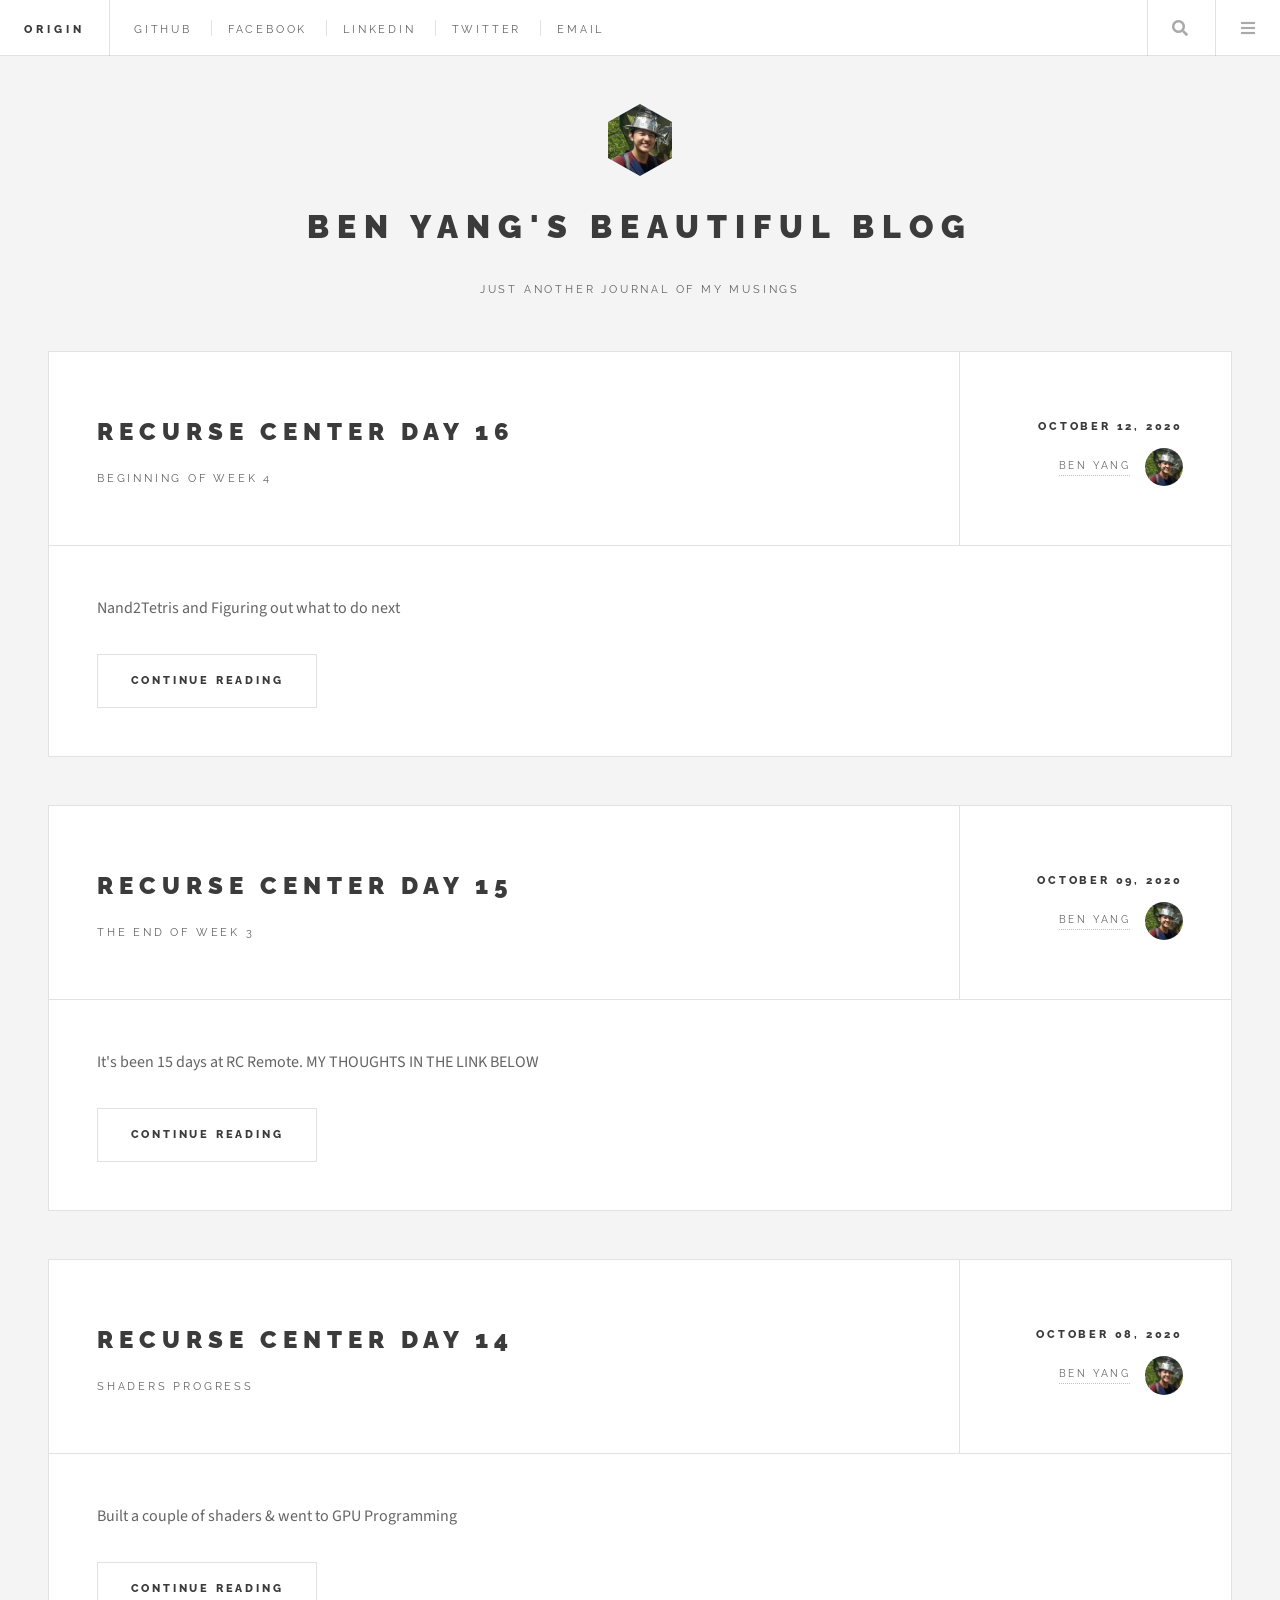
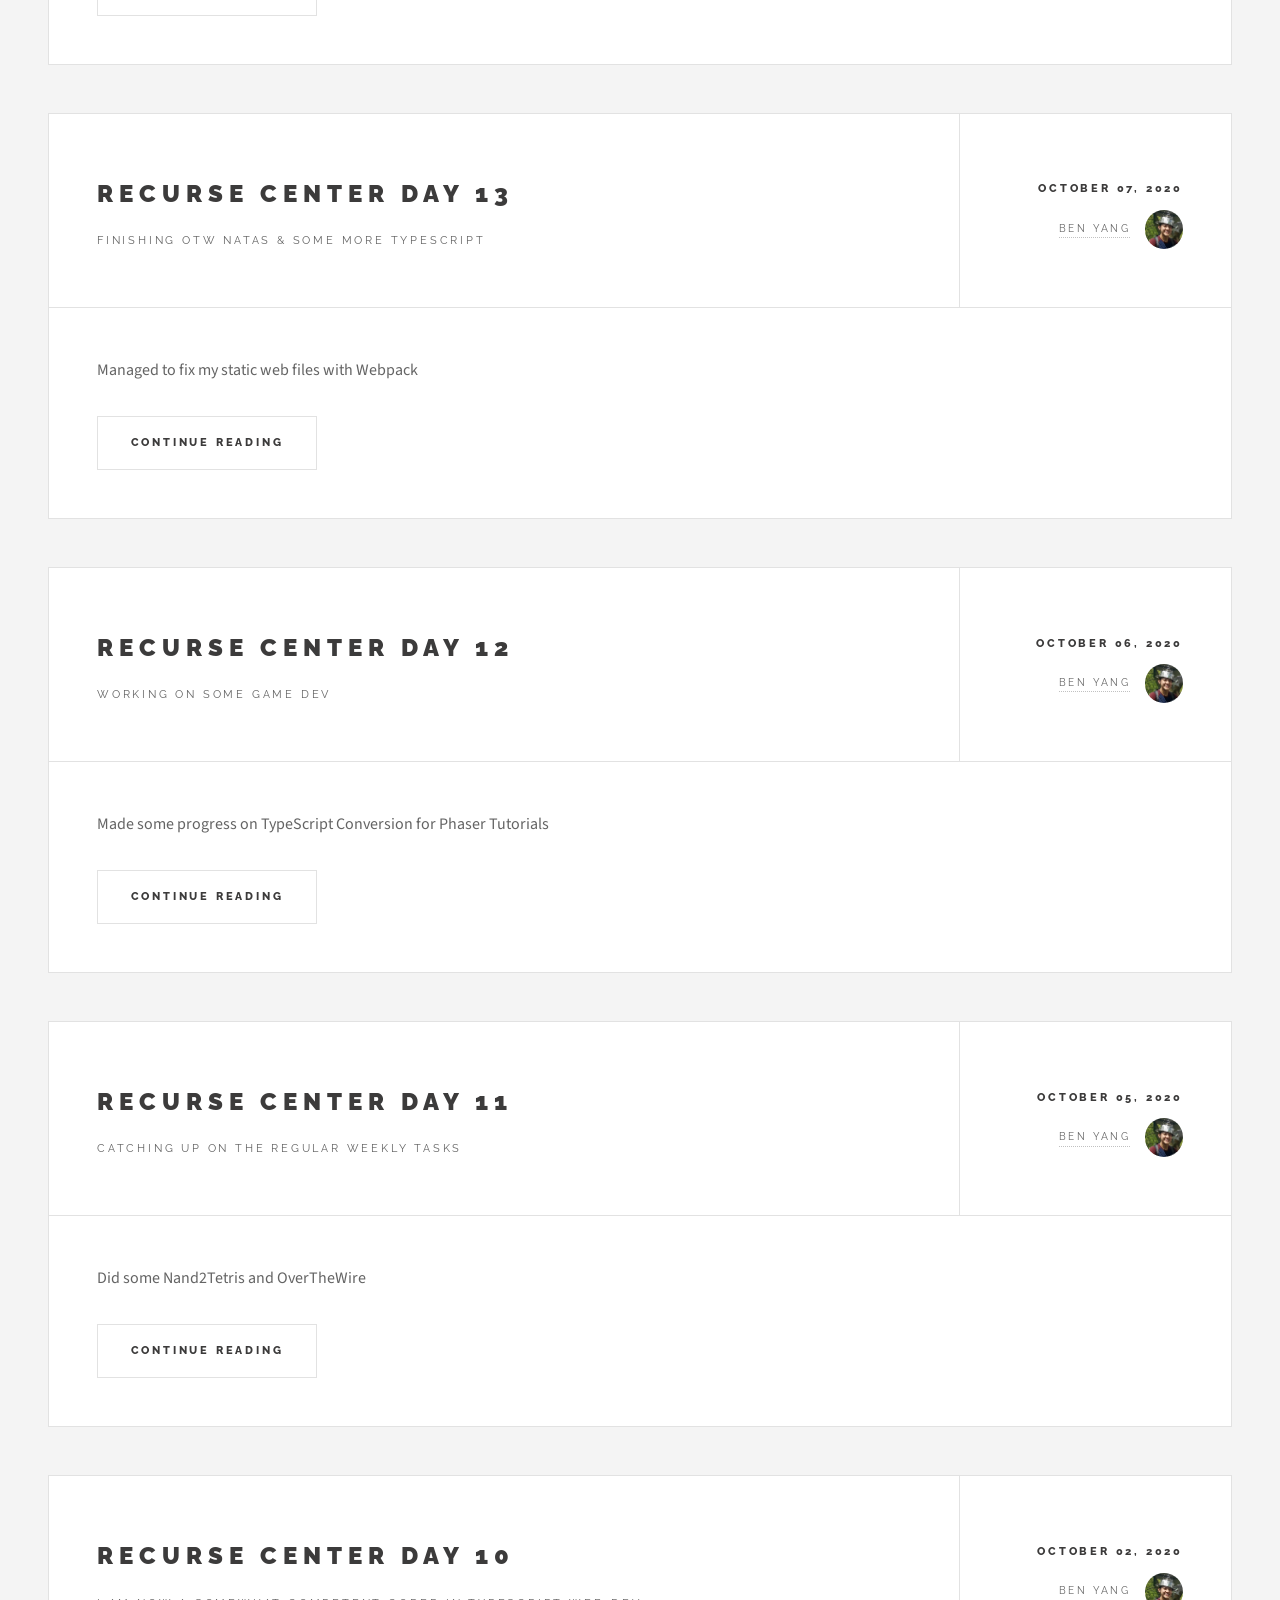
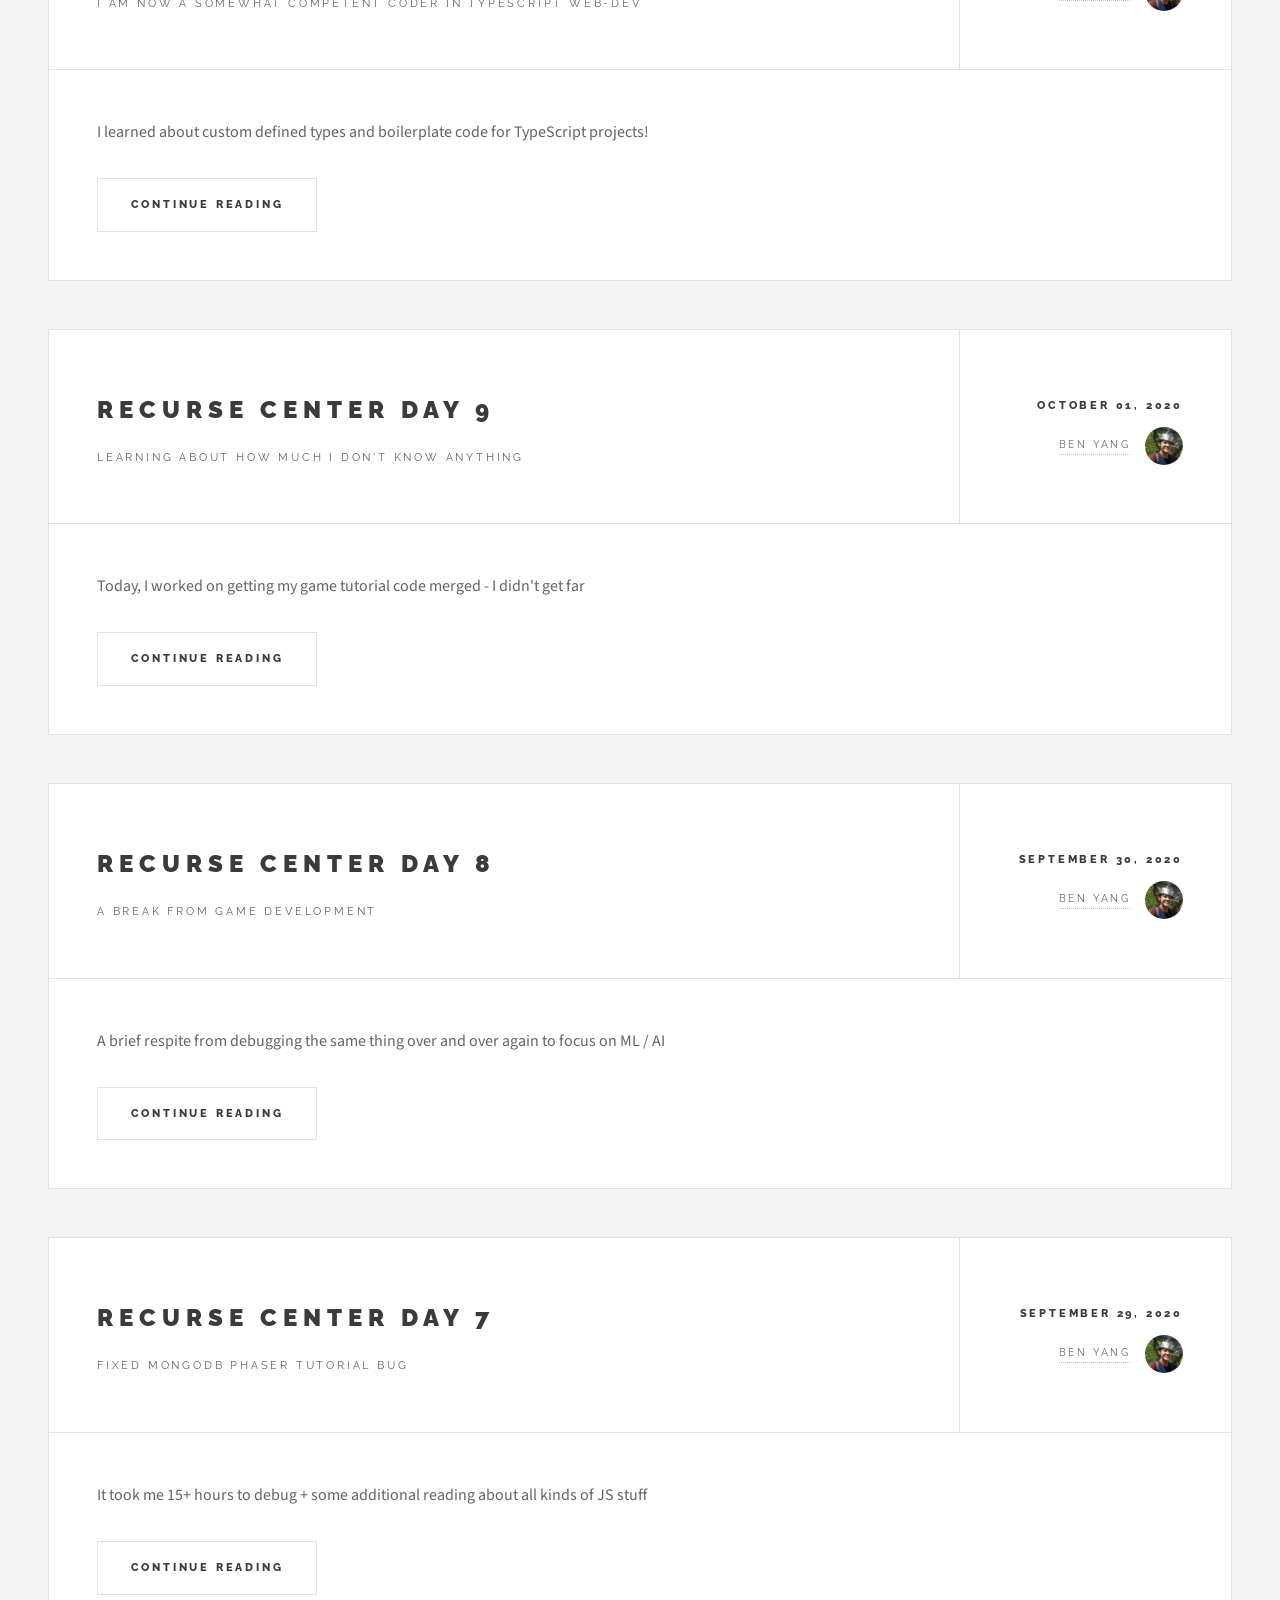
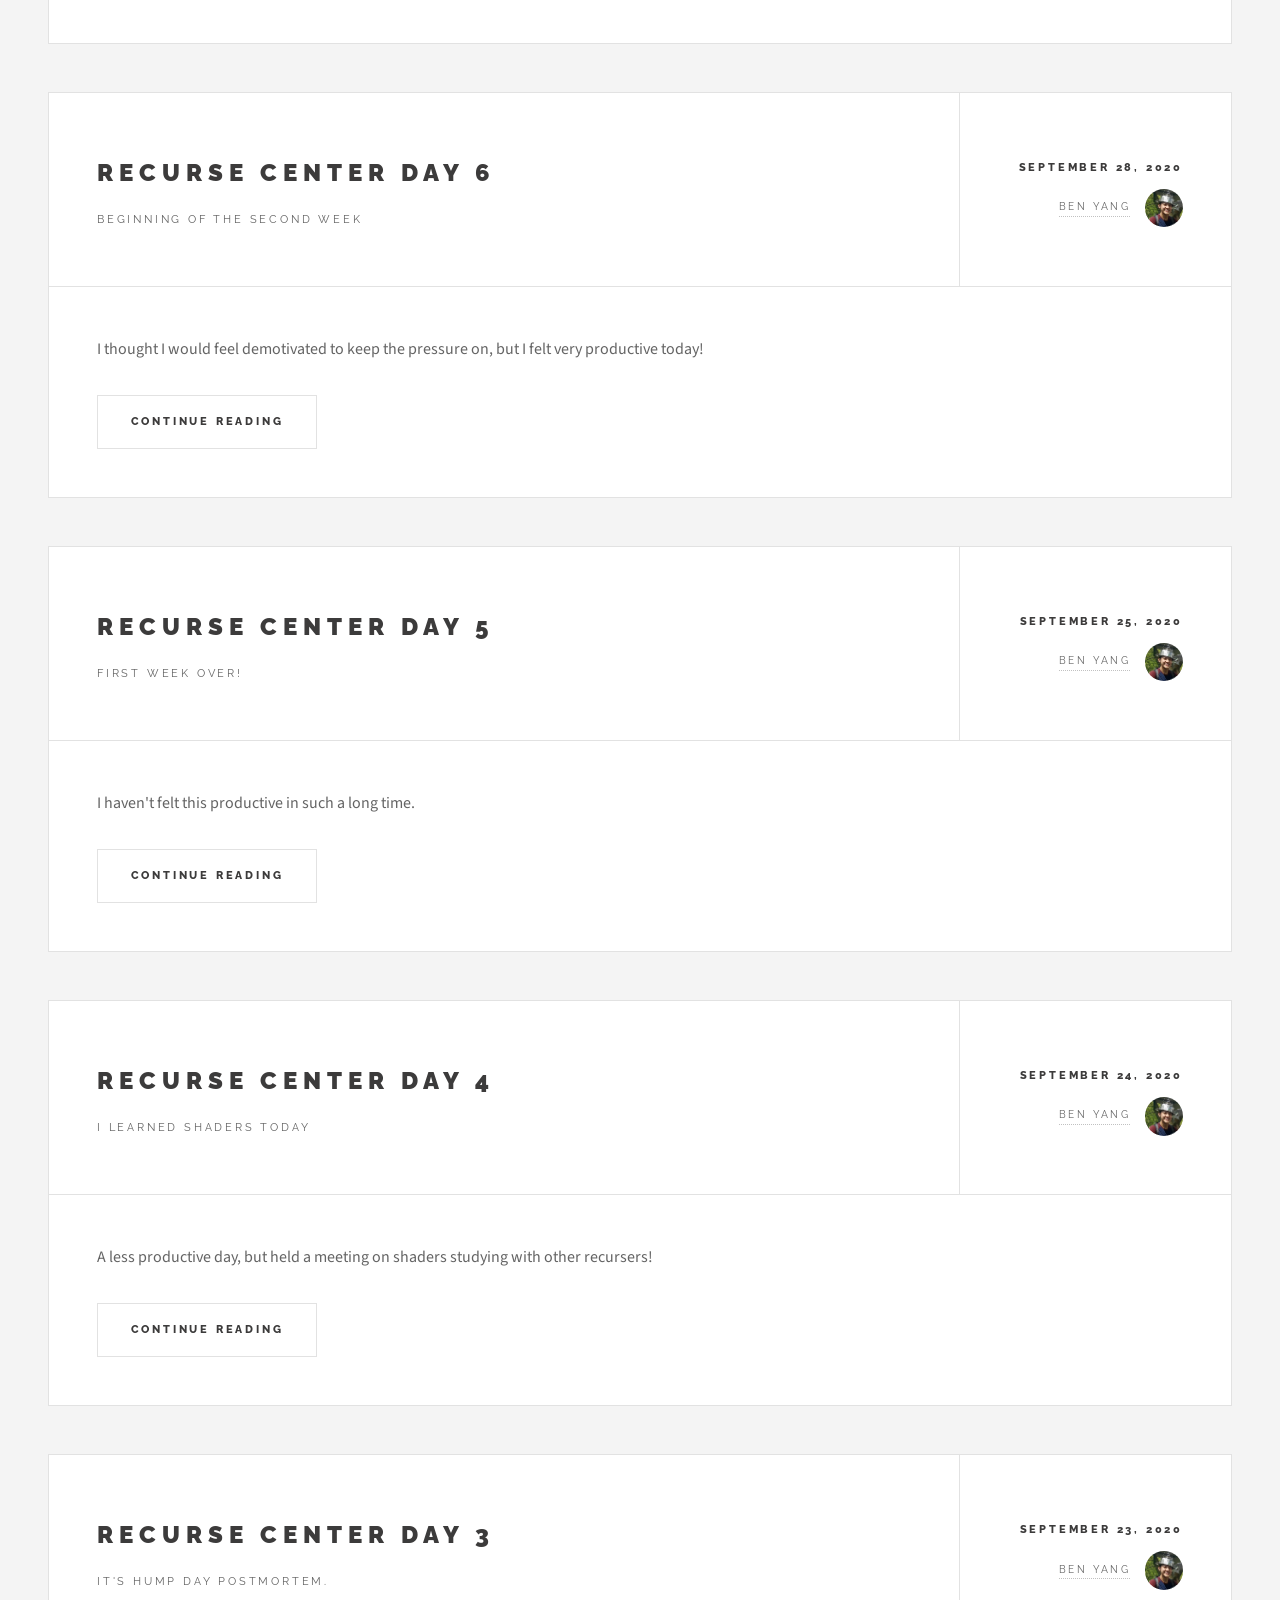
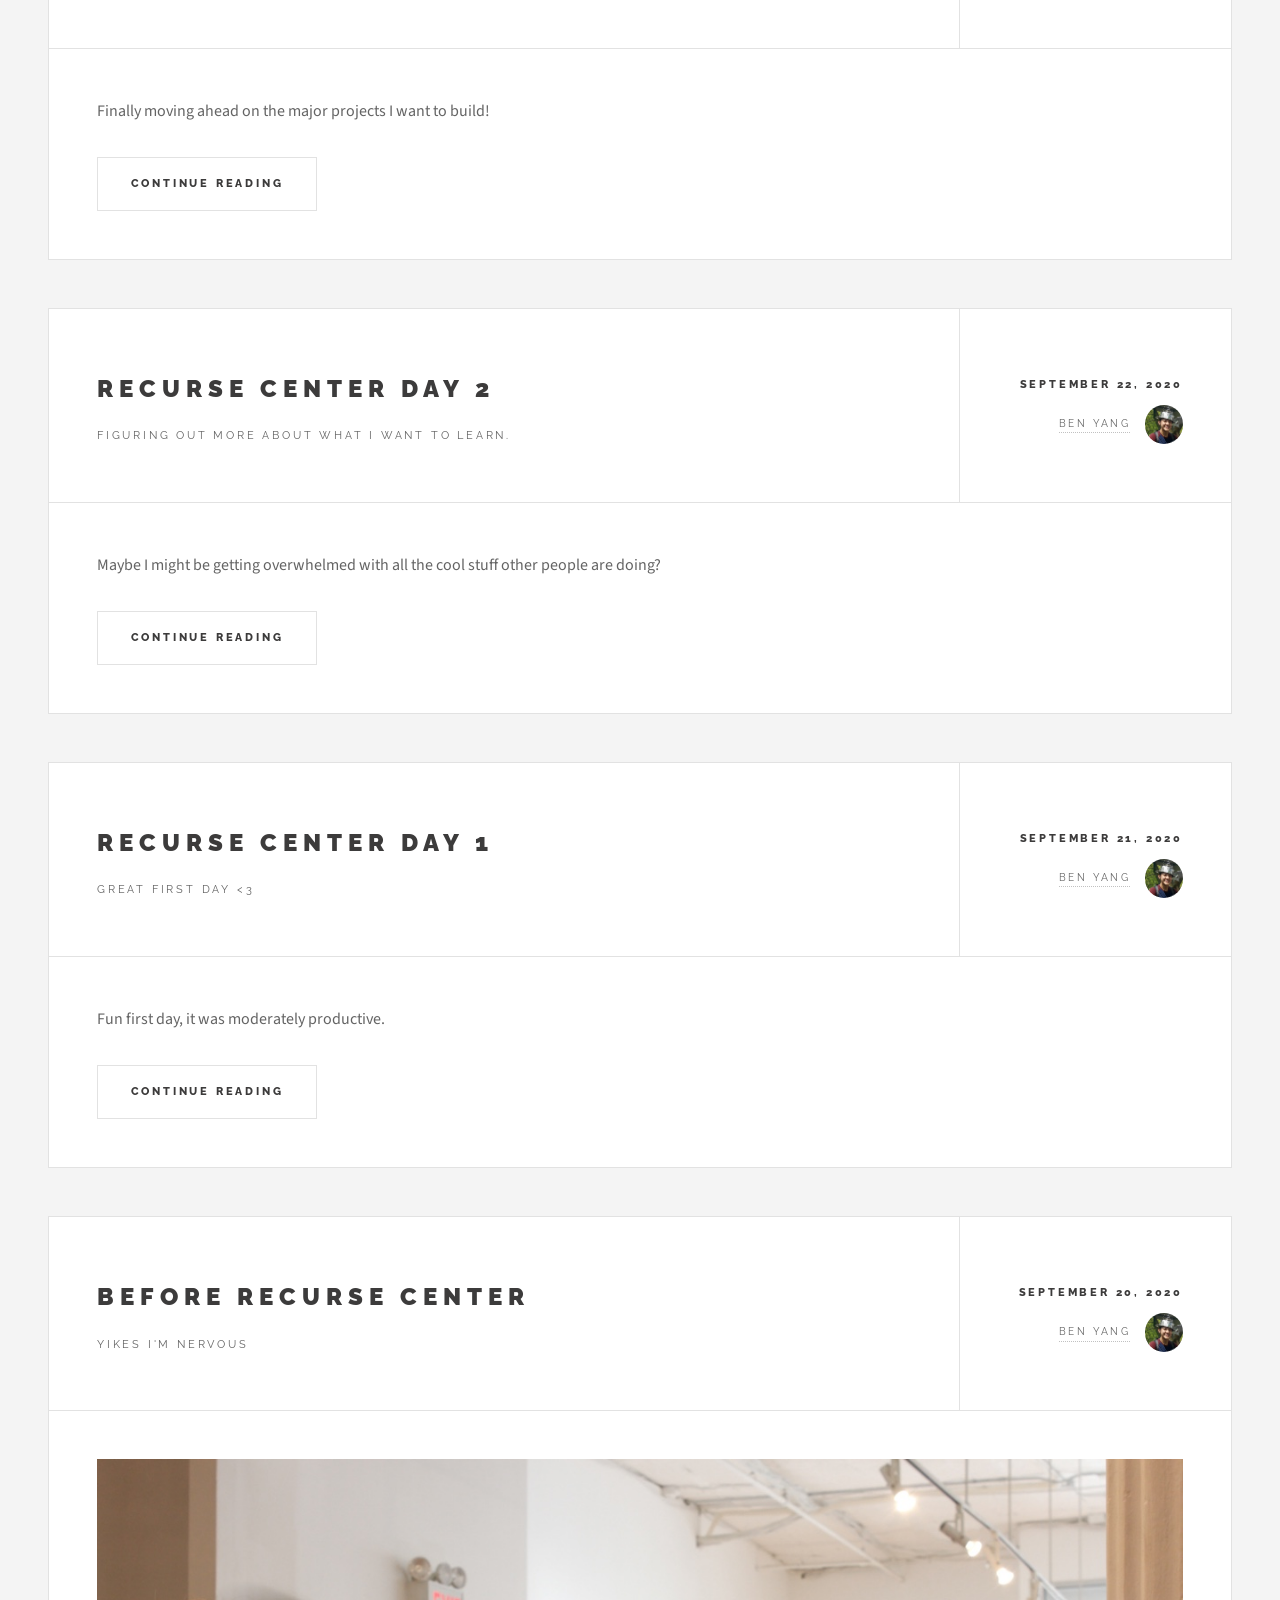
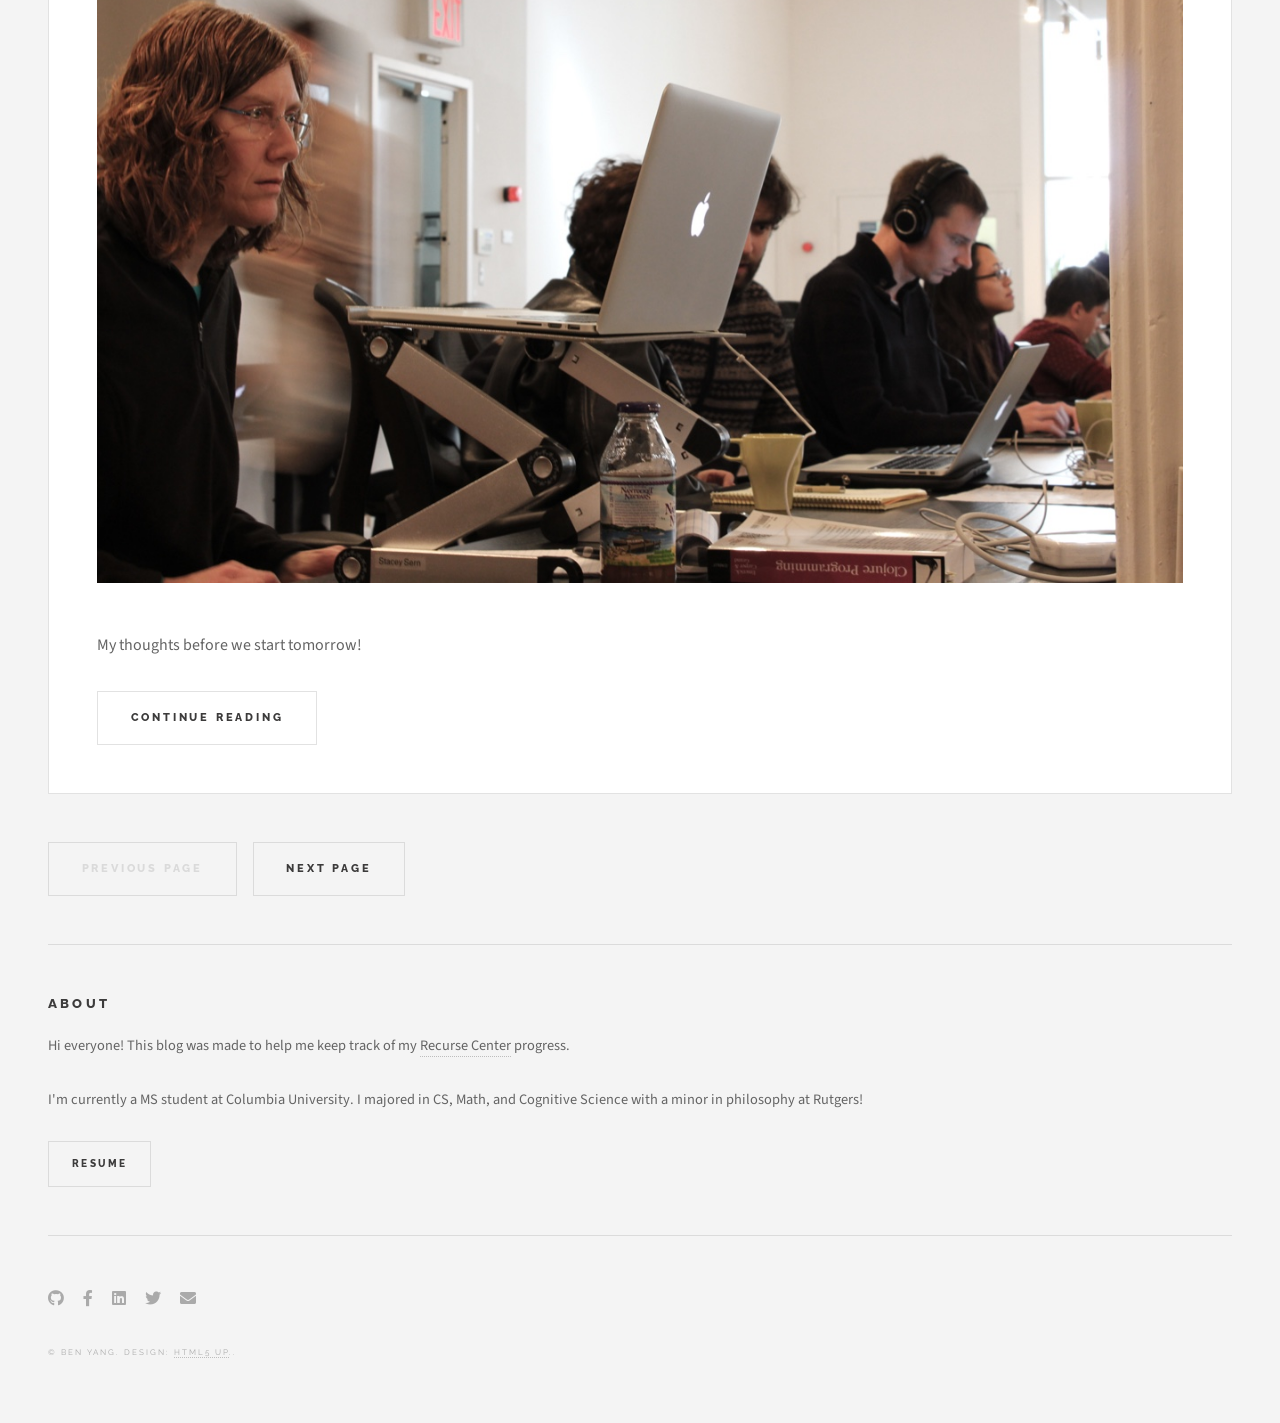
==== index.html @ 45024738 "ASF" ====
<!DOCTYPE HTML>
<!--
	Future Imperfect by HTML5 UP
	html5up.net | @ajlkn
	Free for personal and commercial use under the CCA 3.0 license (html5up.net/license)
-->
<html>
	<head>
		<title>Hi, I'm Ben!</title>
		<meta charset="utf-8" />
		<meta name="viewport" content="width=device-width, initial-scale=1, user-scalable=no" />
		<link rel="stylesheet" href="assets/css/main.css" />
		<link rel="icon" type="image/x-icon" href="favicon.ico">
	</head>
	<body class="is-preload">

		<!-- Wrapper -->
			<div id="wrapper">

				<!-- Header -->
					<header id="header">
						<h1><a href="../index.html">Origin</a></h1>
						<nav class="links">
							<ul>
								<li><a href="https://github.com/benplus1">Github</a></li>
								<li><a href="https://www.facebook.com/benjamin.yang.125">Facebook</a></li>
								<li><a href="https://www.linkedin.com/in/bentyang/">LinkedIn</a></li>
								<li><a href="https://twitter.com/TheAngryBuddhas">Twitter</a></li>
								<li><a href="mailto:yang.benjamin1998@gmail.com">Email</a></li>
							</ul>
						</nav>
						<nav class="main">
							<ul>
								<li class="search">
									<a class="fa-search" href="#search">Search</a>
									<form id="search" method="get" action="#">
										<input type="text" name="query" placeholder="Search" />
									</form>
								</li>
								<li class="menu">
									<a class="fa-bars" href="#menu">Menu</a>
								</li>
							</ul>
						</nav>
					</header>

				<!-- Menu -->
					<section id="menu">

						<!-- Search -->
							<section>
								<form class="search" method="get" action="#">
									<input type="text" name="query" placeholder="Search" />
								</form>
							</section>

						<!-- Links -->
							<section>
								<ul class="links">
									<li>
										<a href="https://github.com/benplus1">
											<h3>Github</h3>
											<p>Coding things!</p>
										</a>
									</li>
									<li>
										<a href="https://www.facebook.com/benjamin.yang.125">
											<h3>Facebook</h3>
											<p>My beautiful face.</p>
										</a>
									</li>
									<li>
										<a href="https://www.linkedin.com/in/bentyang/">
											<h3>LinkedIn</h3>
											<p>More info on me.</p>
										</a>
									</li>
									<li>
										<a href="https://twitter.com/TheAngryBuddhas">
											<h3>Twitter</h3>
											<p>I don't really use Twitter though!</p>
										</a>
									</li>
									<li>
										<a href="mailto:yang.benjamin1998@gmail.com">
											<h3>Email</h3>
											<p>Don't spam me :(</p>
										</a>
									</li>
								</ul>
							</section>

						<!-- Actions -->
						<!--
							<section>
								<ul class="actions stacked">
									<li><a href="#" class="button large fit">Log In</a></li>
								</ul>
							</section>
						-->

					</section>

				<!-- Main -->
				<div id="main">

					<article class="post">
						<header>
							<div class="title">
								<h2><a href="rc16.html">Recurse Center Day 16</a></h2>
								<p>BEGINNING OF WEEK 4</p>
							</div>
							<div class="meta">
								<time class="published" datetime="2020-10-12">October 12, 2020</time>
								<a href="#" class="author"><span class="name">Ben Yang</span><img src="images/myface.png" alt="" /></a>
							</div>
						</header>
						<!--<a href="rc1.html" class="image featured"><img src="images/recursestock.jpg" alt="" /></a>-->
						<p>Nand2Tetris and Figuring out what to do next</p>
						<footer>
							<ul class="actions">
								<li><a href="rc16.html" class="button large">Continue Reading</a></li>
							</ul>
							<!--
							<ul class="stats">
								<li><a href="#">General</a></li>
								<li><a href="#" class="icon solid fa-heart">28</a></li>
								<li><a href="#" class="icon solid fa-comment">128</a></li>
							</ul>
							-->
						</footer>
					</article>
					<!-- Post -->
					<article class="post">
						<header>
							<div class="title">
								<h2><a href="rc15.html">Recurse Center Day 15</a></h2>
								<p>THE END OF WEEK 3</p>
							</div>
							<div class="meta">
								<time class="published" datetime="2020-10-09">October 09, 2020</time>
								<a href="#" class="author"><span class="name">Ben Yang</span><img src="images/myface.png" alt="" /></a>
							</div>
						</header>
						<!--<a href="rc1.html" class="image featured"><img src="images/recursestock.jpg" alt="" /></a>-->
						<p>It's been 15 days at RC Remote. MY THOUGHTS IN THE LINK BELOW</p>
						<footer>
							<ul class="actions">
								<li><a href="rc15.html" class="button large">Continue Reading</a></li>
							</ul>
							<!--
							<ul class="stats">
								<li><a href="#">General</a></li>
								<li><a href="#" class="icon solid fa-heart">28</a></li>
								<li><a href="#" class="icon solid fa-comment">128</a></li>
							</ul>
							-->
						</footer>
					</article>
					<!-- Post -->
					<article class="post">
						<header>
							<div class="title">
								<h2><a href="rc14.html">Recurse Center Day 14</a></h2>
								<p>Shaders Progress</p>
							</div>
							<div class="meta">
								<time class="published" datetime="2020-10-08">October 08, 2020</time>
								<a href="#" class="author"><span class="name">Ben Yang</span><img src="images/myface.png" alt="" /></a>
							</div>
						</header>
						<!--<a href="rc1.html" class="image featured"><img src="images/recursestock.jpg" alt="" /></a>-->
						<p>Built a couple of shaders & went to GPU Programming</p>
						<footer>
							<ul class="actions">
								<li><a href="rc14.html" class="button large">Continue Reading</a></li>
							</ul>
							<!--
							<ul class="stats">
								<li><a href="#">General</a></li>
								<li><a href="#" class="icon solid fa-heart">28</a></li>
								<li><a href="#" class="icon solid fa-comment">128</a></li>
							</ul>
							-->
						</footer>
					</article>
					<!-- Post -->
					<article class="post">
						<header>
							<div class="title">
								<h2><a href="rc13.html">Recurse Center Day 13</a></h2>
								<p>Finishing OTW Natas & Some More Typescript</p>
							</div>
							<div class="meta">
								<time class="published" datetime="2020-10-07">October 07, 2020</time>
								<a href="#" class="author"><span class="name">Ben Yang</span><img src="images/myface.png" alt="" /></a>
							</div>
						</header>
						<!--<a href="rc1.html" class="image featured"><img src="images/recursestock.jpg" alt="" /></a>-->
						<p>Managed to fix my static web files with Webpack</p>
						<footer>
							<ul class="actions">
								<li><a href="rc13.html" class="button large">Continue Reading</a></li>
							</ul>
							<!--
							<ul class="stats">
								<li><a href="#">General</a></li>
								<li><a href="#" class="icon solid fa-heart">28</a></li>
								<li><a href="#" class="icon solid fa-comment">128</a></li>
							</ul>
							-->
						</footer>
					</article>

					<!-- Post -->
					<article class="post">
						<header>
							<div class="title">
								<h2><a href="rc12.html">Recurse Center Day 12</a></h2>
								<p>Working on some Game Dev</p>
							</div>
							<div class="meta">
								<time class="published" datetime="2020-10-06">October 06, 2020</time>
								<a href="#" class="author"><span class="name">Ben Yang</span><img src="images/myface.png" alt="" /></a>
							</div>
						</header>
						<!--<a href="rc1.html" class="image featured"><img src="images/recursestock.jpg" alt="" /></a>-->
						<p>Made some progress on TypeScript Conversion for Phaser Tutorials</p>
						<footer>
							<ul class="actions">
								<li><a href="rc12.html" class="button large">Continue Reading</a></li>
							</ul>
							<!--
							<ul class="stats">
								<li><a href="#">General</a></li>
								<li><a href="#" class="icon solid fa-heart">28</a></li>
								<li><a href="#" class="icon solid fa-comment">128</a></li>
							</ul>
							-->
						</footer>
					</article>
					<!-- Post -->
					<article class="post">
						<header>
							<div class="title">
								<h2><a href="rc11.html">Recurse Center Day 11</a></h2>
								<p>Catching Up on the Regular Weekly Tasks</p>
							</div>
							<div class="meta">
								<time class="published" datetime="2020-10-05">October 05, 2020</time>
								<a href="#" class="author"><span class="name">Ben Yang</span><img src="images/myface.png" alt="" /></a>
							</div>
						</header>
						<!--<a href="rc1.html" class="image featured"><img src="images/recursestock.jpg" alt="" /></a>-->
						<p>Did some Nand2Tetris and OverTheWire</p>
						<footer>
							<ul class="actions">
								<li><a href="rc11.html" class="button large">Continue Reading</a></li>
							</ul>
							<!--
							<ul class="stats">
								<li><a href="#">General</a></li>
								<li><a href="#" class="icon solid fa-heart">28</a></li>
								<li><a href="#" class="icon solid fa-comment">128</a></li>
							</ul>
							-->
						</footer>
					</article>
					<!-- Post -->
					<article class="post">
						<header>
							<div class="title">
								<h2><a href="rc10.html">Recurse Center Day 10</a></h2>
								<p>I am now a somewhat competent coder in TypeScript Web-Dev</p>
							</div>
							<div class="meta">
								<time class="published" datetime="2020-10-02">October 02, 2020</time>
								<a href="#" class="author"><span class="name">Ben Yang</span><img src="images/myface.png" alt="" /></a>
							</div>
						</header>
						<!--<a href="rc1.html" class="image featured"><img src="images/recursestock.jpg" alt="" /></a>-->
						<p>I learned about custom defined types and boilerplate code for TypeScript projects!</p>
						<footer>
							<ul class="actions">
								<li><a href="rc10.html" class="button large">Continue Reading</a></li>
							</ul>
							<!--
							<ul class="stats">
								<li><a href="#">General</a></li>
								<li><a href="#" class="icon solid fa-heart">28</a></li>
								<li><a href="#" class="icon solid fa-comment">128</a></li>
							</ul>
							-->
						</footer>
					</article>

						<!-- Post -->
						<article class="post">
							<header>
								<div class="title">
									<h2><a href="rc9.html">Recurse Center Day 9</a></h2>
									<p>Learning about how much I don't know anything</p>
								</div>
								<div class="meta">
									<time class="published" datetime="2020-10-01">October 01, 2020</time>
									<a href="#" class="author"><span class="name">Ben Yang</span><img src="images/myface.png" alt="" /></a>
								</div>
							</header>
							<!--<a href="rc1.html" class="image featured"><img src="images/recursestock.jpg" alt="" /></a>-->
							<p>Today, I worked on getting my game tutorial code merged - I didn't get far</p>
							<footer>
								<ul class="actions">
									<li><a href="rc9.html" class="button large">Continue Reading</a></li>
								</ul>
								<!--
								<ul class="stats">
									<li><a href="#">General</a></li>
									<li><a href="#" class="icon solid fa-heart">28</a></li>
									<li><a href="#" class="icon solid fa-comment">128</a></li>
								</ul>
								-->
							</footer>
						</article>

						<!-- Post -->
						<article class="post">
							<header>
								<div class="title">
									<h2><a href="rc8.html">Recurse Center Day 8</a></h2>
									<p>A Break from Game Development</p>
								</div>
								<div class="meta">
									<time class="published" datetime="2020-09-30">September 30, 2020</time>
									<a href="#" class="author"><span class="name">Ben Yang</span><img src="images/myface.png" alt="" /></a>
								</div>
							</header>
							<!--<a href="rc1.html" class="image featured"><img src="images/recursestock.jpg" alt="" /></a>-->
							<p>A brief respite from debugging the same thing over and over again to focus on ML / AI</p>
							<footer>
								<ul class="actions">
									<li><a href="rc8.html" class="button large">Continue Reading</a></li>
								</ul>
								<!--
								<ul class="stats">
									<li><a href="#">General</a></li>
									<li><a href="#" class="icon solid fa-heart">28</a></li>
									<li><a href="#" class="icon solid fa-comment">128</a></li>
								</ul>
								-->
							</footer>
						</article>

						<!-- Post -->
						<article class="post">
							<header>
								<div class="title">
									<h2><a href="rc7.html">Recurse Center Day 7</a></h2>
									<p>FIXED MONGODB PHASER TUTORIAL BUG</p>
								</div>
								<div class="meta">
									<time class="published" datetime="2020-09-29">September 29, 2020</time>
									<a href="#" class="author"><span class="name">Ben Yang</span><img src="images/myface.png" alt="" /></a>
								</div>
							</header>
							<!--<a href="rc1.html" class="image featured"><img src="images/recursestock.jpg" alt="" /></a>-->
							<p>It took me 15+ hours to debug + some additional reading about all kinds of JS stuff</p>
							<footer>
								<ul class="actions">
									<li><a href="rc7.html" class="button large">Continue Reading</a></li>
								</ul>
								<!--
								<ul class="stats">
									<li><a href="#">General</a></li>
									<li><a href="#" class="icon solid fa-heart">28</a></li>
									<li><a href="#" class="icon solid fa-comment">128</a></li>
								</ul>
								-->
							</footer>
						</article>

						<!-- Post -->
						<article class="post">
							<header>
								<div class="title">
									<h2><a href="rc6.html">Recurse Center Day 6</a></h2>
									<p>Beginning of the Second Week</p>
								</div>
								<div class="meta">
									<time class="published" datetime="2020-09-28">September 28, 2020</time>
									<a href="#" class="author"><span class="name">Ben Yang</span><img src="images/myface.png" alt="" /></a>
								</div>
							</header>
							<!--<a href="rc1.html" class="image featured"><img src="images/recursestock.jpg" alt="" /></a>-->
							<p>I thought I would feel demotivated to keep the pressure on, but I felt very productive today!</p>
							<footer>
								<ul class="actions">
									<li><a href="rc6.html" class="button large">Continue Reading</a></li>
								</ul>
								<!--
								<ul class="stats">
									<li><a href="#">General</a></li>
									<li><a href="#" class="icon solid fa-heart">28</a></li>
									<li><a href="#" class="icon solid fa-comment">128</a></li>
								</ul>
								-->
							</footer>
						</article>

						<!-- Post -->
						<article class="post">
							<header>
								<div class="title">
									<h2><a href="rc5.html">Recurse Center Day 5</a></h2>
									<p>FIRST WEEK OVER!</p>
								</div>
								<div class="meta">
									<time class="published" datetime="2020-09-25">September 25, 2020</time>
									<a href="#" class="author"><span class="name">Ben Yang</span><img src="images/myface.png" alt="" /></a>
								</div>
							</header>
							<!--<a href="rc1.html" class="image featured"><img src="images/recursestock.jpg" alt="" /></a>-->
							<p>I haven't felt this productive in such a long time.</p>
							<footer>
								<ul class="actions">
									<li><a href="rc5.html" class="button large">Continue Reading</a></li>
								</ul>
								<!--
								<ul class="stats">
									<li><a href="#">General</a></li>
									<li><a href="#" class="icon solid fa-heart">28</a></li>
									<li><a href="#" class="icon solid fa-comment">128</a></li>
								</ul>
								-->
							</footer>
						</article>
											
						<!-- Post -->
						<article class="post">
							<header>
								<div class="title">
									<h2><a href="rc4.html">Recurse Center Day 4</a></h2>
									<p>I learned shaders today</p>
								</div>
								<div class="meta">
									<time class="published" datetime="2020-09-24">September 24, 2020</time>
									<a href="#" class="author"><span class="name">Ben Yang</span><img src="images/myface.png" alt="" /></a>
								</div>
							</header>
							<!--<a href="rc1.html" class="image featured"><img src="images/recursestock.jpg" alt="" /></a>-->
							<p>A less productive day, but held a meeting on shaders studying with other recursers!</p>
							<footer>
								<ul class="actions">
									<li><a href="rc4.html" class="button large">Continue Reading</a></li>
								</ul>
								<!--
								<ul class="stats">
									<li><a href="#">General</a></li>
									<li><a href="#" class="icon solid fa-heart">28</a></li>
									<li><a href="#" class="icon solid fa-comment">128</a></li>
								</ul>
								-->
							</footer>
						</article>

						<!-- Post -->
						<article class="post">
							<header>
								<div class="title">
									<h2><a href="rc3.html">Recurse Center Day 3</a></h2>
									<p>It's hump day postmortem.</p>
								</div>
								<div class="meta">
									<time class="published" datetime="2020-09-23">September 23, 2020</time>
									<a href="#" class="author"><span class="name">Ben Yang</span><img src="images/myface.png" alt="" /></a>
								</div>
							</header>
							<!--<a href="rc1.html" class="image featured"><img src="images/recursestock.jpg" alt="" /></a>-->
							<p>Finally moving ahead on the major projects I want to build!</p>
							<footer>
								<ul class="actions">
									<li><a href="rc3.html" class="button large">Continue Reading</a></li>
								</ul>
								<!--
								<ul class="stats">
									<li><a href="#">General</a></li>
									<li><a href="#" class="icon solid fa-heart">28</a></li>
									<li><a href="#" class="icon solid fa-comment">128</a></li>
								</ul>
								-->
							</footer>
						</article>

						<article class="post">
							<header>
								<div class="title">
									<h2><a href="rc2.html">Recurse Center Day 2</a></h2>
									<p>Figuring out more about what I want to learn.</p>
								</div>
								<div class="meta">
									<time class="published" datetime="2020-09-22">September 22, 2020</time>
									<a href="#" class="author"><span class="name">Ben Yang</span><img src="images/myface.png" alt="" /></a>
								</div>
							</header>
							<!--<a href="rc1.html" class="image featured"><img src="images/recursestock.jpg" alt="" /></a>-->
							<p>Maybe I might be getting overwhelmed with all the cool stuff other people are doing?</p>
							<footer>
								<ul class="actions">
									<li><a href="rc2.html" class="button large">Continue Reading</a></li>
								</ul>
								<!--
								<ul class="stats">
									<li><a href="#">General</a></li>
									<li><a href="#" class="icon solid fa-heart">28</a></li>
									<li><a href="#" class="icon solid fa-comment">128</a></li>
								</ul>
								-->
							</footer>
						</article>

						<article class="post">
							<header>
								<div class="title">
									<h2><a href="rc1.html">Recurse Center Day 1</a></h2>
									<p>Great First Day <3</p>
								</div>
								<div class="meta">
									<time class="published" datetime="2020-09-21">September 21, 2020</time>
									<a href="#" class="author"><span class="name">Ben Yang</span><img src="images/myface.png" alt="" /></a>
								</div>
							</header>
							<!--<a href="rc1.html" class="image featured"><img src="images/recursestock.jpg" alt="" /></a>-->
							<p>Fun first day, it was moderately productive.</p>
							<footer>
								<ul class="actions">
									<li><a href="rc1.html" class="button large">Continue Reading</a></li>
								</ul>
								<!--
								<ul class="stats">
									<li><a href="#">General</a></li>
									<li><a href="#" class="icon solid fa-heart">28</a></li>
									<li><a href="#" class="icon solid fa-comment">128</a></li>
								</ul>
								-->
							</footer>
						</article>

						<!-- Post -->
							<article class="post">
								<header>
									<div class="title">
										<h2><a href="before.html">Before Recurse Center</a></h2>
										<p>Yikes I'm Nervous</p>
									</div>
									<div class="meta">
										<time class="published" datetime="2020-09-20">September 20, 2020</time>
										<a href="#" class="author"><span class="name">Ben Yang</span><img src="images/myface.png" alt="" /></a>
									</div>
								</header>
								<a href="before.html" class="image featured"><img src="images/recursestock.jpg" alt="" /></a>
								<p>My thoughts before we start tomorrow!</p>
								<footer>
									<ul class="actions">
										<li><a href="before.html" class="button large">Continue Reading</a></li>
									</ul>
									<!--
									<ul class="stats">
										<li><a href="#">General</a></li>
										<li><a href="#" class="icon solid fa-heart">28</a></li>
										<li><a href="#" class="icon solid fa-comment">128</a></li>
									</ul>
									-->
								</footer>
							</article>
						
							

						

						<!-- Post -->
						<!--
							<article class="post">
								<header>
									<div class="title">
										<h2><a href="#">Elements</a></h2>
										<p>Lorem ipsum dolor amet nullam consequat etiam feugiat</p>
									</div>
									<div class="meta">
										<time class="published" datetime="2015-10-18">October 18, 2015</time>
										<a href="#" class="author"><span class="name">Jane Doe</span><img src="images/avatar.jpg" alt="" /></a>
									</div>
								</header>

								<section>
									<h3>Text</h3>
									<p>This is <b>bold</b> and this is <strong>strong</strong>. This is <i>italic</i> and this is <em>emphasized</em>.
									This is <sup>superscript</sup> text and this is <sub>subscript</sub> text.
									This is <u>underlined</u> and this is code: <code>for (;;) { ... }</code>. Finally, <a href="#">this is a link</a>.</p>
									<hr />
									<p>Nunc lacinia ante nunc ac lobortis. Interdum adipiscing gravida odio porttitor sem non mi integer non faucibus ornare mi ut ante amet placerat aliquet. Volutpat eu sed ante lacinia sapien lorem accumsan varius montes viverra nibh in adipiscing blandit tempus accumsan.</p>
									<hr />
									<h2>Heading Level 2</h2>
									<h3>Heading Level 3</h3>
									<h4>Heading Level 4</h4>
									<hr />
									<h4>Blockquote</h4>
									<blockquote>Fringilla nisl. Donec accumsan interdum nisi, quis tincidunt felis sagittis eget tempus euismod. Vestibulum ante ipsum primis in faucibus vestibulum. Blandit adipiscing eu felis iaculis volutpat ac adipiscing accumsan faucibus. Vestibulum ante ipsum primis in faucibus lorem ipsum dolor sit amet nullam adipiscing eu felis.</blockquote>
									<h4>Preformatted</h4>
									<pre><code>i = 0;

while (!deck.isInOrder()) {
  print 'Iteration ' + i;
  deck.shuffle();
  i++;
}

print 'It took ' + i + ' iterations to sort the deck.';</code></pre>
								</section>

								<section>
									<h3>Lists</h3>
									<div class="row">
										<div class="col-6 col-12-medium">
											<h4>Unordered</h4>
											<ul>
												<li>Dolor pulvinar etiam.</li>
												<li>Sagittis adipiscing.</li>
												<li>Felis enim feugiat.</li>
											</ul>
											<h4>Alternate</h4>
											<ul class="alt">
												<li>Dolor pulvinar etiam.</li>
												<li>Sagittis adipiscing.</li>
												<li>Felis enim feugiat.</li>
											</ul>
										</div>
										<div class="col-6 col-12-medium">
											<h4>Ordered</h4>
											<ol>
												<li>Dolor pulvinar etiam.</li>
												<li>Etiam vel felis viverra.</li>
												<li>Felis enim feugiat.</li>
												<li>Dolor pulvinar etiam.</li>
												<li>Etiam vel felis lorem.</li>
												<li>Felis enim et feugiat.</li>
											</ol>
											<h4>Icons</h4>
											<ul class="icons">
												<li><a href="#" class="icon brands fa-twitter"><span class="label">Twitter</span></a></li>
												<li><a href="#" class="icon brands fa-facebook-f"><span class="label">Facebook</span></a></li>
												<li><a href="#" class="icon brands fa-instagram"><span class="label">Instagram</span></a></li>
												<li><a href="#" class="icon brands fa-github"><span class="label">Github</span></a></li>
											</ul>
										</div>
									</div>
									<h3>Actions</h3>
									<div class="row">
										<div class="col-6 col-12-medium">
											<ul class="actions">
												<li><a href="#" class="button">Default</a></li>
												<li><a href="#" class="button">Default</a></li>
												<li><a href="#" class="button">Default</a></li>
											</ul>
											<ul class="actions small">
												<li><a href="#" class="button small">Small</a></li>
												<li><a href="#" class="button small">Small</a></li>
												<li><a href="#" class="button small">Small</a></li>
											</ul>
											<ul class="actions stacked">
												<li><a href="#" class="button">Default</a></li>
												<li><a href="#" class="button">Default</a></li>
												<li><a href="#" class="button">Default</a></li>
											</ul>
											<ul class="actions stacked">
												<li><a href="#" class="button small">Small</a></li>
												<li><a href="#" class="button small">Small</a></li>
												<li><a href="#" class="button small">Small</a></li>
											</ul>
										</div>
										<div class="col-6 col-12-medium">
											<ul class="actions stacked">
												<li><a href="#" class="button fit">Default</a></li>
												<li><a href="#" class="button fit">Default</a></li>
											</ul>
											<ul class="actions stacked">
												<li><a href="#" class="button small fit">Small</a></li>
												<li><a href="#" class="button small fit">Small</a></li>
											</ul>
										</div>
									</div>
								</section>

								<section>
									<h3>Table</h3>
									<h4>Default</h4>
									<div class="table-wrapper">
										<table>
											<thead>
												<tr>
													<th>Name</th>
													<th>Description</th>
													<th>Price</th>
												</tr>
											</thead>
											<tbody>
												<tr>
													<td>Item One</td>
													<td>Ante turpis integer aliquet porttitor.</td>
													<td>29.99</td>
												</tr>
												<tr>
													<td>Item Two</td>
													<td>Vis ac commodo adipiscing arcu aliquet.</td>
													<td>19.99</td>
												</tr>
												<tr>
													<td>Item Three</td>
													<td> Morbi faucibus arcu accumsan lorem.</td>
													<td>29.99</td>
												</tr>
												<tr>
													<td>Item Four</td>
													<td>Vitae integer tempus condimentum.</td>
													<td>19.99</td>
												</tr>
												<tr>
													<td>Item Five</td>
													<td>Ante turpis integer aliquet porttitor.</td>
													<td>29.99</td>
												</tr>
											</tbody>
											<tfoot>
												<tr>
													<td colspan="2"></td>
													<td>100.00</td>
												</tr>
											</tfoot>
										</table>
									</div>

									<h4>Alternate</h4>
									<div class="table-wrapper">
										<table class="alt">
											<thead>
												<tr>
													<th>Name</th>
													<th>Description</th>
													<th>Price</th>
												</tr>
											</thead>
											<tbody>
												<tr>
													<td>Item One</td>
													<td>Ante turpis integer aliquet porttitor.</td>
													<td>29.99</td>
												</tr>
												<tr>
													<td>Item Two</td>
													<td>Vis ac commodo adipiscing arcu aliquet.</td>
													<td>19.99</td>
												</tr>
												<tr>
													<td>Item Three</td>
													<td> Morbi faucibus arcu accumsan lorem.</td>
													<td>29.99</td>
												</tr>
												<tr>
													<td>Item Four</td>
													<td>Vitae integer tempus condimentum.</td>
													<td>19.99</td>
												</tr>
												<tr>
													<td>Item Five</td>
													<td>Ante turpis integer aliquet porttitor.</td>
													<td>29.99</td>
												</tr>
											</tbody>
											<tfoot>
												<tr>
													<td colspan="2"></td>
													<td>100.00</td>
												</tr>
											</tfoot>
										</table>
									</div>
								</section>

								<section>
									<h3>Buttons</h3>
									<ul class="actions">
										<li><a href="#" class="button large">Large</a></li>
										<li><a href="#" class="button">Default</a></li>
										<li><a href="#" class="button small">Small</a></li>
									</ul>
									<ul class="actions fit">
										<li><a href="#" class="button fit">Fit</a></li>
										<li><a href="#" class="button fit">Fit</a></li>
										<li><a href="#" class="button fit">Fit</a></li>
									</ul>
									<ul class="actions fit small">
										<li><a href="#" class="button fit small">Fit + Small</a></li>
										<li><a href="#" class="button fit small">Fit + Small</a></li>
										<li><a href="#" class="button fit small">Fit + Small</a></li>
									</ul>
									<ul class="actions">
										<li><a href="#" class="button icon solid fa-download">Icon</a></li>
										<li><a href="#" class="button icon solid fa-upload">Icon</a></li>
										<li><a href="#" class="button icon solid fa-save">Icon</a></li>
									</ul>
									<ul class="actions">
										<li><span class="button disabled">Disabled</span></li>
										<li><span class="button disabled icon solid fa-download">Disabled</span></li>
									</ul>
								</section>

								<section>
									<h3>Form</h3>
									<form method="post" action="#">
										<div class="row gtr-uniform">
											<div class="col-6 col-12-xsmall">
												<input type="text" name="demo-name" id="demo-name" value="" placeholder="Name" />
											</div>
											<div class="col-6 col-12-xsmall">
												<input type="email" name="demo-email" id="demo-email" value="" placeholder="Email" />
											</div>
											<div class="col-12">
												<select name="demo-category" id="demo-category">
													<option value="">- Category -</option>
													<option value="1">Manufacturing</option>
													<option value="1">Shipping</option>
													<option value="1">Administration</option>
													<option value="1">Human Resources</option>
												</select>
											</div>
											<div class="col-4 col-12-small">
												<input type="radio" id="demo-priority-low" name="demo-priority" checked>
												<label for="demo-priority-low">Low</label>
											</div>
											<div class="col-4 col-12-small">
												<input type="radio" id="demo-priority-normal" name="demo-priority">
												<label for="demo-priority-normal">Normal</label>
											</div>
											<div class="col-4 col-12-small">
												<input type="radio" id="demo-priority-high" name="demo-priority">
												<label for="demo-priority-high">High</label>
											</div>
											<div class="col-6 col-12-small">
												<input type="checkbox" id="demo-copy" name="demo-copy">
												<label for="demo-copy">Email me a copy</label>
											</div>
											<div class="col-6 col-12-small">
												<input type="checkbox" id="demo-human" name="demo-human" checked>
												<label for="demo-human">Not a robot</label>
											</div>
											<div class="col-12">
												<textarea name="demo-message" id="demo-message" placeholder="Enter your message" rows="6"></textarea>
											</div>
											<div class="col-12">
												<ul class="actions">
													<li><input type="submit" value="Send Message" /></li>
													<li><input type="reset" value="Reset" /></li>
												</ul>
											</div>
										</div>
									</form>
								</section>

								<section>
									<h3>Image</h3>
									<h4>Fit</h4>
									<div class="box alt">
										<div class="row gtr-uniform">
											<div class="col-12"><span class="image fit"><img src="images/pic02.jpg" alt="" /></span></div>
											<div class="col-4"><span class="image fit"><img src="images/pic04.jpg" alt="" /></span></div>
											<div class="col-4"><span class="image fit"><img src="images/pic05.jpg" alt="" /></span></div>
											<div class="col-4"><span class="image fit"><img src="images/pic06.jpg" alt="" /></span></div>
											<div class="col-4"><span class="image fit"><img src="images/pic06.jpg" alt="" /></span></div>
											<div class="col-4"><span class="image fit"><img src="images/pic04.jpg" alt="" /></span></div>
											<div class="col-4"><span class="image fit"><img src="images/pic05.jpg" alt="" /></span></div>
											<div class="col-4"><span class="image fit"><img src="images/pic05.jpg" alt="" /></span></div>
											<div class="col-4"><span class="image fit"><img src="images/pic06.jpg" alt="" /></span></div>
											<div class="col-4"><span class="image fit"><img src="images/pic04.jpg" alt="" /></span></div>
										</div>
									</div>
									<h4>Left &amp; Right</h4>
									<p><span class="image left"><img src="images/pic07.jpg" alt="" /></span>Fringilla nisl. Donec accumsan interdum nisi, quis tincidunt felis sagittis eget. tempus euismod. Vestibulum ante ipsum primis in faucibus vestibulum. Blandit adipiscing eu felis iaculis volutpat ac adipiscing accumsan eu faucibus. Integer ac pellentesque praesent tincidunt felis sagittis eget. tempus euismod. Vestibulum ante ipsum primis in faucibus vestibulum. Blandit adipiscing eu felis iaculis volutpat ac adipiscing accumsan eu faucibus. Integer ac pellentesque praesent. Donec accumsan interdum nisi, quis tincidunt felis sagittis eget. tempus euismod. Vestibulum ante ipsum primis in faucibus vestibulum. Blandit adipiscing eu felis iaculis volutpat ac adipiscing accumsan eu faucibus. Integer ac pellentesque praesent tincidunt felis sagittis eget. tempus euismod. Vestibulum ante ipsum primis in faucibus vestibulum. Blandit adipiscing eu felis iaculis volutpat ac adipiscing accumsan eu faucibus. Integer ac pellentesque praesent. Blandit adipiscing eu felis iaculis volutpat ac adipiscing accumsan eu faucibus. Integer ac pellentesque praesent tincidunt felis sagittis eget. tempus euismod. Vestibulum ante ipsum primis in faucibus vestibulum. Blandit adipiscing eu felis iaculis volutpat ac adipiscing accumsan eu faucibus. Integer ac pellentesque praesent.</p>
									<p><span class="image right"><img src="images/pic04.jpg" alt="" /></span>Fringilla nisl. Donec accumsan interdum nisi, quis tincidunt felis sagittis eget. tempus euismod. Vestibulum ante ipsum primis in faucibus vestibulum. Blandit adipiscing eu felis iaculis volutpat ac adipiscing accumsan eu faucibus. Integer ac pellentesque praesent tincidunt felis sagittis eget. tempus euismod. Vestibulum ante ipsum primis in faucibus vestibulum. Blandit adipiscing eu felis iaculis volutpat ac adipiscing accumsan eu faucibus. Integer ac pellentesque praesent. Donec accumsan interdum nisi, quis tincidunt felis sagittis eget. tempus euismod. Vestibulum ante ipsum primis in faucibus vestibulum. Blandit adipiscing eu felis iaculis volutpat ac adipiscing accumsan eu faucibus. Integer ac pellentesque praesent tincidunt felis sagittis eget. tempus euismod. Vestibulum ante ipsum primis in faucibus vestibulum. Blandit adipiscing eu felis iaculis volutpat ac adipiscing accumsan eu faucibus. Integer ac pellentesque praesent. Blandit adipiscing eu felis iaculis volutpat ac adipiscing accumsan eu faucibus. Integer ac pellentesque praesent tincidunt felis sagittis eget. tempus euismod. Vestibulum ante ipsum primis in faucibus vestibulum. Blandit adipiscing eu felis iaculis volutpat ac adipiscing accumsan eu faucibus. Integer ac pellentesque praesent.</p>
								</section>

							</article>
						-->

						<!-- Pagination -->
							<ul class="actions pagination">
								<li><a href="" class="disabled button large previous">Previous Page</a></li>
								<li><a href="#" class="button large next">Next Page</a></li>
							</ul>

					</div>

				<!-- Sidebar -->
					<section id="sidebar">

						<!-- Intro -->
							<section id="intro">
								<a href="#" class="logo"><img src="images/myface.png" alt="" /></a>
								<header>
									<h2>Ben Yang's Beautiful Blog</h2>
									<p>Just Another Journal of my Musings</a></p>
								</header>
							</section>

						<!-- Mini Posts -->
						<!--
							<section>
								<div class="mini-posts">

										<article class="mini-post">
											<header>
												<h3><a href="single.html">Hello World</a></h3>
												<time class="published" datetime="2015-10-20">August 31, 2020</time>
												<a href="#" class="author"><img src="images/avatar.jpg" alt="" /></a>
											</header>
											<a href="single.html" class="image"><img src="images/pic04.jpg" alt="" /></a>
										</article>

								</div>
							</section>
						-->
						
						<!-- Posts List -->
						<!--
							<section>
								<ul class="posts">
									<li>
										<article>
											<header>
												<h3><a href="single.html">Lorem ipsum fermentum ut nisl vitae</a></h3>
												<time class="published" datetime="2015-10-20">October 20, 2015</time>
											</header>
											<a href="single.html" class="image"><img src="images/pic08.jpg" alt="" /></a>
										</article>
									</li>
									<li>
										<article>
											<header>
												<h3><a href="single.html">Convallis maximus nisl mattis nunc id lorem</a></h3>
												<time class="published" datetime="2015-10-15">October 15, 2015</time>
											</header>
											<a href="single.html" class="image"><img src="images/pic09.jpg" alt="" /></a>
										</article>
									</li>
									<li>
										<article>
											<header>
												<h3><a href="single.html">Euismod amet placerat vivamus porttitor</a></h3>
												<time class="published" datetime="2015-10-10">October 10, 2015</time>
											</header>
											<a href="single.html" class="image"><img src="images/pic10.jpg" alt="" /></a>
										</article>
									</li>
									<li>
										<article>
											<header>
												<h3><a href="single.html">Magna enim accumsan tortor cursus ultricies</a></h3>
												<time class="published" datetime="2015-10-08">October 8, 2015</time>
											</header>
											<a href="single.html" class="image"><img src="images/pic11.jpg" alt="" /></a>
										</article>
									</li>
									<li>
										<article>
											<header>
												<h3><a href="single.html">Congue ullam corper lorem ipsum dolor</a></h3>
												<time class="published" datetime="2015-10-06">October 7, 2015</time>
											</header>
											<a href="single.html" class="image"><img src="images/pic12.jpg" alt="" /></a>
										</article>
									</li>
								</ul>
							</section>
						-->

						<!-- About -->
							<section class="blurb">
								<h2>About</h2>
								<p>Hi everyone! This blog was made to help me keep track of my <a href="https://recurse.com">Recurse Center</a> progress.</p>
								<p>I'm currently a MS student at Columbia University. I majored in CS, Math, and Cognitive Science with a minor in philosophy at Rutgers!</p>
								<ul class="actions">
									<li><a href="resume.pdf" class="button">Resume</a></li>
								</ul>
							</section>

						<!-- Footer -->
							<section id="footer">
								<ul class="icons">
									<li><a href="https://github.com/benplus1" class="icon brands fa-github"><span class="label">Github</span></a></li>
									<li><a href="https://www.facebook.com/benjamin.yang.125" class="icon brands fa-facebook-f"><span class="label">Facebook</span></a></li>
									<li><a href="https://www.linkedin.com/in/bentyang/" class="icon brands fa-linkedin"><span class="label">LinkedIn</span></a></li>
									<li><a href="https://twitter.com/TheAngryBuddhas" class="icon brands fa-twitter"><span class="label">Twitter</span></a></li>
									<li><a href="mailto:yang.benjamin1998@gmail.com" class="icon solid fa-envelope"><span class="label">Email</span></a></li>
								</ul>
								<p class="copyright">&copy; Ben Yang. Design: <a href="http://html5up.net">HTML5 UP</a>.</a>.</p>
							</section>

					</section>

			</div>

		<!-- Scripts -->
			<script src="assets/js/jquery.min.js"></script>
			<script src="assets/js/browser.min.js"></script>
			<script src="assets/js/breakpoints.min.js"></script>
			<script src="assets/js/util.js"></script>
			<script src="assets/js/main.js"></script>

	</body>
</html>
---- assets/css/main.css ----
@import url(fontawesome-all.min.css);
@import url("https://fonts.googleapis.com/css?family=Source+Sans+Pro:400,700|Raleway:400,800,900");

/*
	Future Imperfect by HTML5 UP
	html5up.net | @ajlkn
	Free for personal and commercial use under the CCA 3.0 license (html5up.net/license)
*/

html, body, div, span, applet, object,
iframe, h1, h2, h3, h4, h5, h6, p, blockquote,
pre, a, abbr, acronym, address, big, cite,
code, del, dfn, em, img, ins, kbd, q, s, samp,
small, strike, strong, sub, sup, tt, var, b,
u, i, center, dl, dt, dd, ol, ul, li, fieldset,
form, label, legend, table, caption, tbody,
tfoot, thead, tr, th, td, article, aside,
canvas, details, embed, figure, figcaption,
footer, header, hgroup, menu, nav, output, ruby,
section, summary, time, mark, audio, video {
	margin: 0;
	padding: 0;
	border: 0;
	font-size: 100%;
	font: inherit;
	vertical-align: baseline;}

article, aside, details, figcaption, figure,
footer, header, hgroup, menu, nav, section {
	display: block;}

body {
	line-height: 1;
}

ol, ul {
	list-style: none;
}

blockquote, q {
	quotes: none;
}

	blockquote:before, blockquote:after, q:before, q:after {
		content: '';
		content: none;
	}

table {
	border-collapse: collapse;
	border-spacing: 0;
}

body {
	-webkit-text-size-adjust: none;
}

mark {
	background-color: transparent;
	color: inherit;
}

input::-moz-focus-inner {
	border: 0;
	padding: 0;
}

input, select, textarea {
	-moz-appearance: none;
	-webkit-appearance: none;
	-ms-appearance: none;
	appearance: none;
}

/* Basic */

	@-ms-viewport {
		width: device-width;
	}

	body {
		-ms-overflow-style: scrollbar;
	}

	@media screen and (max-width: 480px) {

		html, body {
			min-width: 320px;
		}

	}

	html {
		box-sizing: border-box;
	}

	*, *:before, *:after {
		box-sizing: inherit;
	}

	body {
		background: #f4f4f4;
	}

		body.is-preload *, body.is-preload *:before, body.is-preload *:after {
			-moz-animation: none !important;
			-webkit-animation: none !important;
			-ms-animation: none !important;
			animation: none !important;
			-moz-transition: none !important;
			-webkit-transition: none !important;
			-ms-transition: none !important;
			transition: none !important;
		}

/* Type */

	body, input, select, textarea {
		color: #646464;
		font-family: "Source Sans Pro", Helvetica, sans-serif;
		font-size: 14pt;
		font-weight: 400;
		line-height: 1.75;
	}

		@media screen and (max-width: 1680px) {

			body, input, select, textarea {
				font-size: 12pt;
			}

		}

		@media screen and (max-width: 1280px) {

			body, input, select, textarea {
				font-size: 12pt;
			}

		}

		@media screen and (max-width: 980px) {

			body, input, select, textarea {
				font-size: 12pt;
			}

		}

		@media screen and (max-width: 736px) {

			body, input, select, textarea {
				font-size: 12pt;
			}

		}

		@media screen and (max-width: 480px) {

			body, input, select, textarea {
				font-size: 12pt;
			}

		}

	a {
		-moz-transition: color 0.2s ease, border-bottom-color 0.2s ease;
		-webkit-transition: color 0.2s ease, border-bottom-color 0.2s ease;
		-ms-transition: color 0.2s ease, border-bottom-color 0.2s ease;
		transition: color 0.2s ease, border-bottom-color 0.2s ease;
		border-bottom: dotted 1px rgba(160, 160, 160, 0.65);
		color: inherit;
		text-decoration: none;
	}

		a:before {
			-moz-transition: color 0.2s ease;
			-webkit-transition: color 0.2s ease;
			-ms-transition: color 0.2s ease;
			transition: color 0.2s ease;
		}

		a:hover {
			border-bottom-color: transparent;
			color: #2ebaae !important;
		}

			a:hover:before {
				color: #2ebaae !important;
			}

	strong, b {
		color: #3c3b3b;
		font-weight: 700;
	}

	em, i {
		font-style: italic;
	}

	p {
		margin: 0 0 2em 0;
	}

	h1, h2, h3, h4, h5, h6 {
		color: #3c3b3b;
		font-family: "Raleway", Helvetica, sans-serif;
		font-weight: 800;
		letter-spacing: 0.25em;
		line-height: 1.65;
		margin: 0 0 1em 0;
		text-transform: uppercase;
	}

		h1 a, h2 a, h3 a, h4 a, h5 a, h6 a {
			color: inherit;
			border-bottom: 0;
		}

	h2 {
		font-size: 1.1em;
	}

	h3 {
		font-size: 0.9em;
	}

	h4 {
		font-size: 0.7em;
	}

	h5 {
		font-size: 0.7em;
	}

	h6 {
		font-size: 0.7em;
	}

	sub {
		font-size: 0.8em;
		position: relative;
		top: 0.5em;
	}

	sup {
		font-size: 0.8em;
		position: relative;
		top: -0.5em;
	}

	blockquote {
		border-left: solid 4px rgba(160, 160, 160, 0.3);
		font-style: italic;
		margin: 0 0 2em 0;
		padding: 0.5em 0 0.5em 2em;
	}

	code {
		background: rgba(160, 160, 160, 0.075);
		border: solid 1px rgba(160, 160, 160, 0.3);
		font-family: "Courier New", monospace;
		font-size: 0.9em;
		margin: 0 0.25em;
		padding: 0.25em 0.65em;
	}

	pre {
		-webkit-overflow-scrolling: touch;
		font-family: "Courier New", monospace;
		font-size: 0.9em;
		margin: 0 0 2em 0;
	}

		pre code {
			display: block;
			line-height: 1.75em;
			padding: 1em 1.5em;
			overflow-x: auto;
		}

	hr {
		border: 0;
		border-bottom: solid 1px rgba(160, 160, 160, 0.3);
		margin: 2em 0;
	}

		hr.major {
			margin: 3em 0;
		}

	.align-left {
		text-align: left;
	}

	.align-center {
		text-align: center;
	}

	.align-right {
		text-align: right;
	}

/* Row */

	.row {
		display: flex;
		flex-wrap: wrap;
		box-sizing: border-box;
		align-items: stretch;
	}

		.row > * {
			box-sizing: border-box;
		}

		.row.gtr-uniform > * > :last-child {
			margin-bottom: 0;
		}

		.row.aln-left {
			justify-content: flex-start;
		}

		.row.aln-center {
			justify-content: center;
		}

		.row.aln-right {
			justify-content: flex-end;
		}

		.row.aln-top {
			align-items: flex-start;
		}

		.row.aln-middle {
			align-items: center;
		}

		.row.aln-bottom {
			align-items: flex-end;
		}

		.row > .imp {
			order: -1;
		}

		.row > .col-1 {
			width: 8.33333%;
		}

		.row > .off-1 {
			margin-left: 8.33333%;
		}

		.row > .col-2 {
			width: 16.66667%;
		}

		.row > .off-2 {
			margin-left: 16.66667%;
		}

		.row > .col-3 {
			width: 25%;
		}

		.row > .off-3 {
			margin-left: 25%;
		}

		.row > .col-4 {
			width: 33.33333%;
		}

		.row > .off-4 {
			margin-left: 33.33333%;
		}

		.row > .col-5 {
			width: 41.66667%;
		}

		.row > .off-5 {
			margin-left: 41.66667%;
		}

		.row > .col-6 {
			width: 50%;
		}

		.row > .off-6 {
			margin-left: 50%;
		}

		.row > .col-7 {
			width: 58.33333%;
		}

		.row > .off-7 {
			margin-left: 58.33333%;
		}

		.row > .col-8 {
			width: 66.66667%;
		}

		.row > .off-8 {
			margin-left: 66.66667%;
		}

		.row > .col-9 {
			width: 75%;
		}

		.row > .off-9 {
			margin-left: 75%;
		}

		.row > .col-10 {
			width: 83.33333%;
		}

		.row > .off-10 {
			margin-left: 83.33333%;
		}

		.row > .col-11 {
			width: 91.66667%;
		}

		.row > .off-11 {
			margin-left: 91.66667%;
		}

		.row > .col-12 {
			width: 100%;
		}

		.row > .off-12 {
			margin-left: 100%;
		}

		.row.gtr-0 {
			margin-top: 0;
			margin-left: 0em;
		}

			.row.gtr-0 > * {
				padding: 0 0 0 0em;
			}

			.row.gtr-0.gtr-uniform {
				margin-top: 0em;
			}

				.row.gtr-0.gtr-uniform > * {
					padding-top: 0em;
				}

		.row.gtr-25 {
			margin-top: 0;
			margin-left: -0.25em;
		}

			.row.gtr-25 > * {
				padding: 0 0 0 0.25em;
			}

			.row.gtr-25.gtr-uniform {
				margin-top: -0.25em;
			}

				.row.gtr-25.gtr-uniform > * {
					padding-top: 0.25em;
				}

		.row.gtr-50 {
			margin-top: 0;
			margin-left: -0.5em;
		}

			.row.gtr-50 > * {
				padding: 0 0 0 0.5em;
			}

			.row.gtr-50.gtr-uniform {
				margin-top: -0.5em;
			}

				.row.gtr-50.gtr-uniform > * {
					padding-top: 0.5em;
				}

		.row {
			margin-top: 0;
			margin-left: -1em;
		}

			.row > * {
				padding: 0 0 0 1em;
			}

			.row.gtr-uniform {
				margin-top: -1em;
			}

				.row.gtr-uniform > * {
					padding-top: 1em;
				}

		.row.gtr-150 {
			margin-top: 0;
			margin-left: -1.5em;
		}

			.row.gtr-150 > * {
				padding: 0 0 0 1.5em;
			}

			.row.gtr-150.gtr-uniform {
				margin-top: -1.5em;
			}

				.row.gtr-150.gtr-uniform > * {
					padding-top: 1.5em;
				}

		.row.gtr-200 {
			margin-top: 0;
			margin-left: -2em;
		}

			.row.gtr-200 > * {
				padding: 0 0 0 2em;
			}

			.row.gtr-200.gtr-uniform {
				margin-top: -2em;
			}

				.row.gtr-200.gtr-uniform > * {
					padding-top: 2em;
				}

		@media screen and (max-width: 1680px) {

			.row {
				display: flex;
				flex-wrap: wrap;
				box-sizing: border-box;
				align-items: stretch;
			}

				.row > * {
					box-sizing: border-box;
				}

				.row.gtr-uniform > * > :last-child {
					margin-bottom: 0;
				}

				.row.aln-left {
					justify-content: flex-start;
				}

				.row.aln-center {
					justify-content: center;
				}

				.row.aln-right {
					justify-content: flex-end;
				}

				.row.aln-top {
					align-items: flex-start;
				}

				.row.aln-middle {
					align-items: center;
				}

				.row.aln-bottom {
					align-items: flex-end;
				}

				.row > .imp-xlarge {
					order: -1;
				}

				.row > .col-1-xlarge {
					width: 8.33333%;
				}

				.row > .off-1-xlarge {
					margin-left: 8.33333%;
				}

				.row > .col-2-xlarge {
					width: 16.66667%;
				}

				.row > .off-2-xlarge {
					margin-left: 16.66667%;
				}

				.row > .col-3-xlarge {
					width: 25%;
				}

				.row > .off-3-xlarge {
					margin-left: 25%;
				}

				.row > .col-4-xlarge {
					width: 33.33333%;
				}

				.row > .off-4-xlarge {
					margin-left: 33.33333%;
				}

				.row > .col-5-xlarge {
					width: 41.66667%;
				}

				.row > .off-5-xlarge {
					margin-left: 41.66667%;
				}

				.row > .col-6-xlarge {
					width: 50%;
				}

				.row > .off-6-xlarge {
					margin-left: 50%;
				}

				.row > .col-7-xlarge {
					width: 58.33333%;
				}

				.row > .off-7-xlarge {
					margin-left: 58.33333%;
				}

				.row > .col-8-xlarge {
					width: 66.66667%;
				}

				.row > .off-8-xlarge {
					margin-left: 66.66667%;
				}

				.row > .col-9-xlarge {
					width: 75%;
				}

				.row > .off-9-xlarge {
					margin-left: 75%;
				}

				.row > .col-10-xlarge {
					width: 83.33333%;
				}

				.row > .off-10-xlarge {
					margin-left: 83.33333%;
				}

				.row > .col-11-xlarge {
					width: 91.66667%;
				}

				.row > .off-11-xlarge {
					margin-left: 91.66667%;
				}

				.row > .col-12-xlarge {
					width: 100%;
				}

				.row > .off-12-xlarge {
					margin-left: 100%;
				}

				.row.gtr-0 {
					margin-top: 0;
					margin-left: 0em;
				}

					.row.gtr-0 > * {
						padding: 0 0 0 0em;
					}

					.row.gtr-0.gtr-uniform {
						margin-top: 0em;
					}

						.row.gtr-0.gtr-uniform > * {
							padding-top: 0em;
						}

				.row.gtr-25 {
					margin-top: 0;
					margin-left: -0.25em;
				}

					.row.gtr-25 > * {
						padding: 0 0 0 0.25em;
					}

					.row.gtr-25.gtr-uniform {
						margin-top: -0.25em;
					}

						.row.gtr-25.gtr-uniform > * {
							padding-top: 0.25em;
						}

				.row.gtr-50 {
					margin-top: 0;
					margin-left: -0.5em;
				}

					.row.gtr-50 > * {
						padding: 0 0 0 0.5em;
					}

					.row.gtr-50.gtr-uniform {
						margin-top: -0.5em;
					}

						.row.gtr-50.gtr-uniform > * {
							padding-top: 0.5em;
						}

				.row {
					margin-top: 0;
					margin-left: -1em;
				}

					.row > * {
						padding: 0 0 0 1em;
					}

					.row.gtr-uniform {
						margin-top: -1em;
					}

						.row.gtr-uniform > * {
							padding-top: 1em;
						}

				.row.gtr-150 {
					margin-top: 0;
					margin-left: -1.5em;
				}

					.row.gtr-150 > * {
						padding: 0 0 0 1.5em;
					}

					.row.gtr-150.gtr-uniform {
						margin-top: -1.5em;
					}

						.row.gtr-150.gtr-uniform > * {
							padding-top: 1.5em;
						}

				.row.gtr-200 {
					margin-top: 0;
					margin-left: -2em;
				}

					.row.gtr-200 > * {
						padding: 0 0 0 2em;
					}

					.row.gtr-200.gtr-uniform {
						margin-top: -2em;
					}

						.row.gtr-200.gtr-uniform > * {
							padding-top: 2em;
						}

		}

		@media screen and (max-width: 1280px) {

			.row {
				display: flex;
				flex-wrap: wrap;
				box-sizing: border-box;
				align-items: stretch;
			}

				.row > * {
					box-sizing: border-box;
				}

				.row.gtr-uniform > * > :last-child {
					margin-bottom: 0;
				}

				.row.aln-left {
					justify-content: flex-start;
				}

				.row.aln-center {
					justify-content: center;
				}

				.row.aln-right {
					justify-content: flex-end;
				}

				.row.aln-top {
					align-items: flex-start;
				}

				.row.aln-middle {
					align-items: center;
				}

				.row.aln-bottom {
					align-items: flex-end;
				}

				.row > .imp-large {
					order: -1;
				}

				.row > .col-1-large {
					width: 8.33333%;
				}

				.row > .off-1-large {
					margin-left: 8.33333%;
				}

				.row > .col-2-large {
					width: 16.66667%;
				}

				.row > .off-2-large {
					margin-left: 16.66667%;
				}

				.row > .col-3-large {
					width: 25%;
				}

				.row > .off-3-large {
					margin-left: 25%;
				}

				.row > .col-4-large {
					width: 33.33333%;
				}

				.row > .off-4-large {
					margin-left: 33.33333%;
				}

				.row > .col-5-large {
					width: 41.66667%;
				}

				.row > .off-5-large {
					margin-left: 41.66667%;
				}

				.row > .col-6-large {
					width: 50%;
				}

				.row > .off-6-large {
					margin-left: 50%;
				}

				.row > .col-7-large {
					width: 58.33333%;
				}

				.row > .off-7-large {
					margin-left: 58.33333%;
				}

				.row > .col-8-large {
					width: 66.66667%;
				}

				.row > .off-8-large {
					margin-left: 66.66667%;
				}

				.row > .col-9-large {
					width: 75%;
				}

				.row > .off-9-large {
					margin-left: 75%;
				}

				.row > .col-10-large {
					width: 83.33333%;
				}

				.row > .off-10-large {
					margin-left: 83.33333%;
				}

				.row > .col-11-large {
					width: 91.66667%;
				}

				.row > .off-11-large {
					margin-left: 91.66667%;
				}

				.row > .col-12-large {
					width: 100%;
				}

				.row > .off-12-large {
					margin-left: 100%;
				}

				.row.gtr-0 {
					margin-top: 0;
					margin-left: 0em;
				}

					.row.gtr-0 > * {
						padding: 0 0 0 0em;
					}

					.row.gtr-0.gtr-uniform {
						margin-top: 0em;
					}

						.row.gtr-0.gtr-uniform > * {
							padding-top: 0em;
						}

				.row.gtr-25 {
					margin-top: 0;
					margin-left: -0.25em;
				}

					.row.gtr-25 > * {
						padding: 0 0 0 0.25em;
					}

					.row.gtr-25.gtr-uniform {
						margin-top: -0.25em;
					}

						.row.gtr-25.gtr-uniform > * {
							padding-top: 0.25em;
						}

				.row.gtr-50 {
					margin-top: 0;
					margin-left: -0.5em;
				}

					.row.gtr-50 > * {
						padding: 0 0 0 0.5em;
					}

					.row.gtr-50.gtr-uniform {
						margin-top: -0.5em;
					}

						.row.gtr-50.gtr-uniform > * {
							padding-top: 0.5em;
						}

				.row {
					margin-top: 0;
					margin-left: -1em;
				}

					.row > * {
						padding: 0 0 0 1em;
					}

					.row.gtr-uniform {
						margin-top: -1em;
					}

						.row.gtr-uniform > * {
							padding-top: 1em;
						}

				.row.gtr-150 {
					margin-top: 0;
					margin-left: -1.5em;
				}

					.row.gtr-150 > * {
						padding: 0 0 0 1.5em;
					}

					.row.gtr-150.gtr-uniform {
						margin-top: -1.5em;
					}

						.row.gtr-150.gtr-uniform > * {
							padding-top: 1.5em;
						}

				.row.gtr-200 {
					margin-top: 0;
					margin-left: -2em;
				}

					.row.gtr-200 > * {
						padding: 0 0 0 2em;
					}

					.row.gtr-200.gtr-uniform {
						margin-top: -2em;
					}

						.row.gtr-200.gtr-uniform > * {
							padding-top: 2em;
						}

		}

		@media screen and (max-width: 980px) {

			.row {
				display: flex;
				flex-wrap: wrap;
				box-sizing: border-box;
				align-items: stretch;
			}

				.row > * {
					box-sizing: border-box;
				}

				.row.gtr-uniform > * > :last-child {
					margin-bottom: 0;
				}

				.row.aln-left {
					justify-content: flex-start;
				}

				.row.aln-center {
					justify-content: center;
				}

				.row.aln-right {
					justify-content: flex-end;
				}

				.row.aln-top {
					align-items: flex-start;
				}

				.row.aln-middle {
					align-items: center;
				}

				.row.aln-bottom {
					align-items: flex-end;
				}

				.row > .imp-medium {
					order: -1;
				}

				.row > .col-1-medium {
					width: 8.33333%;
				}

				.row > .off-1-medium {
					margin-left: 8.33333%;
				}

				.row > .col-2-medium {
					width: 16.66667%;
				}

				.row > .off-2-medium {
					margin-left: 16.66667%;
				}

				.row > .col-3-medium {
					width: 25%;
				}

				.row > .off-3-medium {
					margin-left: 25%;
				}

				.row > .col-4-medium {
					width: 33.33333%;
				}

				.row > .off-4-medium {
					margin-left: 33.33333%;
				}

				.row > .col-5-medium {
					width: 41.66667%;
				}

				.row > .off-5-medium {
					margin-left: 41.66667%;
				}

				.row > .col-6-medium {
					width: 50%;
				}

				.row > .off-6-medium {
					margin-left: 50%;
				}

				.row > .col-7-medium {
					width: 58.33333%;
				}

				.row > .off-7-medium {
					margin-left: 58.33333%;
				}

				.row > .col-8-medium {
					width: 66.66667%;
				}

				.row > .off-8-medium {
					margin-left: 66.66667%;
				}

				.row > .col-9-medium {
					width: 75%;
				}

				.row > .off-9-medium {
					margin-left: 75%;
				}

				.row > .col-10-medium {
					width: 83.33333%;
				}

				.row > .off-10-medium {
					margin-left: 83.33333%;
				}

				.row > .col-11-medium {
					width: 91.66667%;
				}

				.row > .off-11-medium {
					margin-left: 91.66667%;
				}

				.row > .col-12-medium {
					width: 100%;
				}

				.row > .off-12-medium {
					margin-left: 100%;
				}

				.row.gtr-0 {
					margin-top: 0;
					margin-left: 0em;
				}

					.row.gtr-0 > * {
						padding: 0 0 0 0em;
					}

					.row.gtr-0.gtr-uniform {
						margin-top: 0em;
					}

						.row.gtr-0.gtr-uniform > * {
							padding-top: 0em;
						}

				.row.gtr-25 {
					margin-top: 0;
					margin-left: -0.25em;
				}

					.row.gtr-25 > * {
						padding: 0 0 0 0.25em;
					}

					.row.gtr-25.gtr-uniform {
						margin-top: -0.25em;
					}

						.row.gtr-25.gtr-uniform > * {
							padding-top: 0.25em;
						}

				.row.gtr-50 {
					margin-top: 0;
					margin-left: -0.5em;
				}

					.row.gtr-50 > * {
						padding: 0 0 0 0.5em;
					}

					.row.gtr-50.gtr-uniform {
						margin-top: -0.5em;
					}

						.row.gtr-50.gtr-uniform > * {
							padding-top: 0.5em;
						}

				.row {
					margin-top: 0;
					margin-left: -1em;
				}

					.row > * {
						padding: 0 0 0 1em;
					}

					.row.gtr-uniform {
						margin-top: -1em;
					}

						.row.gtr-uniform > * {
							padding-top: 1em;
						}

				.row.gtr-150 {
					margin-top: 0;
					margin-left: -1.5em;
				}

					.row.gtr-150 > * {
						padding: 0 0 0 1.5em;
					}

					.row.gtr-150.gtr-uniform {
						margin-top: -1.5em;
					}

						.row.gtr-150.gtr-uniform > * {
							padding-top: 1.5em;
						}

				.row.gtr-200 {
					margin-top: 0;
					margin-left: -2em;
				}

					.row.gtr-200 > * {
						padding: 0 0 0 2em;
					}

					.row.gtr-200.gtr-uniform {
						margin-top: -2em;
					}

						.row.gtr-200.gtr-uniform > * {
							padding-top: 2em;
						}

		}

		@media screen and (max-width: 736px) {

			.row {
				display: flex;
				flex-wrap: wrap;
				box-sizing: border-box;
				align-items: stretch;
			}

				.row > * {
					box-sizing: border-box;
				}

				.row.gtr-uniform > * > :last-child {
					margin-bottom: 0;
				}

				.row.aln-left {
					justify-content: flex-start;
				}

				.row.aln-center {
					justify-content: center;
				}

				.row.aln-right {
					justify-content: flex-end;
				}

				.row.aln-top {
					align-items: flex-start;
				}

				.row.aln-middle {
					align-items: center;
				}

				.row.aln-bottom {
					align-items: flex-end;
				}

				.row > .imp-small {
					order: -1;
				}

				.row > .col-1-small {
					width: 8.33333%;
				}

				.row > .off-1-small {
					margin-left: 8.33333%;
				}

				.row > .col-2-small {
					width: 16.66667%;
				}

				.row > .off-2-small {
					margin-left: 16.66667%;
				}

				.row > .col-3-small {
					width: 25%;
				}

				.row > .off-3-small {
					margin-left: 25%;
				}

				.row > .col-4-small {
					width: 33.33333%;
				}

				.row > .off-4-small {
					margin-left: 33.33333%;
				}

				.row > .col-5-small {
					width: 41.66667%;
				}

				.row > .off-5-small {
					margin-left: 41.66667%;
				}

				.row > .col-6-small {
					width: 50%;
				}

				.row > .off-6-small {
					margin-left: 50%;
				}

				.row > .col-7-small {
					width: 58.33333%;
				}

				.row > .off-7-small {
					margin-left: 58.33333%;
				}

				.row > .col-8-small {
					width: 66.66667%;
				}

				.row > .off-8-small {
					margin-left: 66.66667%;
				}

				.row > .col-9-small {
					width: 75%;
				}

				.row > .off-9-small {
					margin-left: 75%;
				}

				.row > .col-10-small {
					width: 83.33333%;
				}

				.row > .off-10-small {
					margin-left: 83.33333%;
				}

				.row > .col-11-small {
					width: 91.66667%;
				}

				.row > .off-11-small {
					margin-left: 91.66667%;
				}

				.row > .col-12-small {
					width: 100%;
				}

				.row > .off-12-small {
					margin-left: 100%;
				}

				.row.gtr-0 {
					margin-top: 0;
					margin-left: 0em;
				}

					.row.gtr-0 > * {
						padding: 0 0 0 0em;
					}

					.row.gtr-0.gtr-uniform {
						margin-top: 0em;
					}

						.row.gtr-0.gtr-uniform > * {
							padding-top: 0em;
						}

				.row.gtr-25 {
					margin-top: 0;
					margin-left: -0.25em;
				}

					.row.gtr-25 > * {
						padding: 0 0 0 0.25em;
					}

					.row.gtr-25.gtr-uniform {
						margin-top: -0.25em;
					}

						.row.gtr-25.gtr-uniform > * {
							padding-top: 0.25em;
						}

				.row.gtr-50 {
					margin-top: 0;
					margin-left: -0.5em;
				}

					.row.gtr-50 > * {
						padding: 0 0 0 0.5em;
					}

					.row.gtr-50.gtr-uniform {
						margin-top: -0.5em;
					}

						.row.gtr-50.gtr-uniform > * {
							padding-top: 0.5em;
						}

				.row {
					margin-top: 0;
					margin-left: -1em;
				}

					.row > * {
						padding: 0 0 0 1em;
					}

					.row.gtr-uniform {
						margin-top: -1em;
					}

						.row.gtr-uniform > * {
							padding-top: 1em;
						}

				.row.gtr-150 {
					margin-top: 0;
					margin-left: -1.5em;
				}

					.row.gtr-150 > * {
						padding: 0 0 0 1.5em;
					}

					.row.gtr-150.gtr-uniform {
						margin-top: -1.5em;
					}

						.row.gtr-150.gtr-uniform > * {
							padding-top: 1.5em;
						}

				.row.gtr-200 {
					margin-top: 0;
					margin-left: -2em;
				}

					.row.gtr-200 > * {
						padding: 0 0 0 2em;
					}

					.row.gtr-200.gtr-uniform {
						margin-top: -2em;
					}

						.row.gtr-200.gtr-uniform > * {
							padding-top: 2em;
						}

		}

		@media screen and (max-width: 480px) {

			.row {
				display: flex;
				flex-wrap: wrap;
				box-sizing: border-box;
				align-items: stretch;
			}

				.row > * {
					box-sizing: border-box;
				}

				.row.gtr-uniform > * > :last-child {
					margin-bottom: 0;
				}

				.row.aln-left {
					justify-content: flex-start;
				}

				.row.aln-center {
					justify-content: center;
				}

				.row.aln-right {
					justify-content: flex-end;
				}

				.row.aln-top {
					align-items: flex-start;
				}

				.row.aln-middle {
					align-items: center;
				}

				.row.aln-bottom {
					align-items: flex-end;
				}

				.row > .imp-xsmall {
					order: -1;
				}

				.row > .col-1-xsmall {
					width: 8.33333%;
				}

				.row > .off-1-xsmall {
					margin-left: 8.33333%;
				}

				.row > .col-2-xsmall {
					width: 16.66667%;
				}

				.row > .off-2-xsmall {
					margin-left: 16.66667%;
				}

				.row > .col-3-xsmall {
					width: 25%;
				}

				.row > .off-3-xsmall {
					margin-left: 25%;
				}

				.row > .col-4-xsmall {
					width: 33.33333%;
				}

				.row > .off-4-xsmall {
					margin-left: 33.33333%;
				}

				.row > .col-5-xsmall {
					width: 41.66667%;
				}

				.row > .off-5-xsmall {
					margin-left: 41.66667%;
				}

				.row > .col-6-xsmall {
					width: 50%;
				}

				.row > .off-6-xsmall {
					margin-left: 50%;
				}

				.row > .col-7-xsmall {
					width: 58.33333%;
				}

				.row > .off-7-xsmall {
					margin-left: 58.33333%;
				}

				.row > .col-8-xsmall {
					width: 66.66667%;
				}

				.row > .off-8-xsmall {
					margin-left: 66.66667%;
				}

				.row > .col-9-xsmall {
					width: 75%;
				}

				.row > .off-9-xsmall {
					margin-left: 75%;
				}

				.row > .col-10-xsmall {
					width: 83.33333%;
				}

				.row > .off-10-xsmall {
					margin-left: 83.33333%;
				}

				.row > .col-11-xsmall {
					width: 91.66667%;
				}

				.row > .off-11-xsmall {
					margin-left: 91.66667%;
				}

				.row > .col-12-xsmall {
					width: 100%;
				}

				.row > .off-12-xsmall {
					margin-left: 100%;
				}

				.row.gtr-0 {
					margin-top: 0;
					margin-left: 0em;
				}

					.row.gtr-0 > * {
						padding: 0 0 0 0em;
					}

					.row.gtr-0.gtr-uniform {
						margin-top: 0em;
					}

						.row.gtr-0.gtr-uniform > * {
							padding-top: 0em;
						}

				.row.gtr-25 {
					margin-top: 0;
					margin-left: -0.25em;
				}

					.row.gtr-25 > * {
						padding: 0 0 0 0.25em;
					}

					.row.gtr-25.gtr-uniform {
						margin-top: -0.25em;
					}

						.row.gtr-25.gtr-uniform > * {
							padding-top: 0.25em;
						}

				.row.gtr-50 {
					margin-top: 0;
					margin-left: -0.5em;
				}

					.row.gtr-50 > * {
						padding: 0 0 0 0.5em;
					}

					.row.gtr-50.gtr-uniform {
						margin-top: -0.5em;
					}

						.row.gtr-50.gtr-uniform > * {
							padding-top: 0.5em;
						}

				.row {
					margin-top: 0;
					margin-left: -1em;
				}

					.row > * {
						padding: 0 0 0 1em;
					}

					.row.gtr-uniform {
						margin-top: -1em;
					}

						.row.gtr-uniform > * {
							padding-top: 1em;
						}

				.row.gtr-150 {
					margin-top: 0;
					margin-left: -1.5em;
				}

					.row.gtr-150 > * {
						padding: 0 0 0 1.5em;
					}

					.row.gtr-150.gtr-uniform {
						margin-top: -1.5em;
					}

						.row.gtr-150.gtr-uniform > * {
							padding-top: 1.5em;
						}

				.row.gtr-200 {
					margin-top: 0;
					margin-left: -2em;
				}

					.row.gtr-200 > * {
						padding: 0 0 0 2em;
					}

					.row.gtr-200.gtr-uniform {
						margin-top: -2em;
					}

						.row.gtr-200.gtr-uniform > * {
							padding-top: 2em;
						}

		}

/* Author */

	.author {
		display: -moz-flex;
		display: -webkit-flex;
		display: -ms-flex;
		display: flex;
		-moz-flex-direction: row;
		-webkit-flex-direction: row;
		-ms-flex-direction: row;
		flex-direction: row;
		-moz-align-items: center;
		-webkit-align-items: center;
		-ms-align-items: center;
		align-items: center;
		-moz-justify-content: -moz-flex-end;
		-webkit-justify-content: -webkit-flex-end;
		-ms-justify-content: -ms-flex-end;
		justify-content: flex-end;
		border-bottom: 0;
		font-family: "Raleway", Helvetica, sans-serif;
		font-size: 0.6em;
		font-weight: 400;
		letter-spacing: 0.25em;
		text-transform: uppercase;
		white-space: nowrap;
	}

		.author .name {
			-moz-transition: border-bottom-color 0.2s ease;
			-webkit-transition: border-bottom-color 0.2s ease;
			-ms-transition: border-bottom-color 0.2s ease;
			transition: border-bottom-color 0.2s ease;
			border-bottom: dotted 1px rgba(160, 160, 160, 0.65);
			display: block;
			margin: 0 1.5em 0 0;
		}

		.author img {
			border-radius: 100%;
			display: block;
			width: 4em;
		}

		.author:hover .name {
			border-bottom-color: transparent;
		}

/* Blurb */

	.blurb h2 {
		font-size: 0.8em;
		margin: 0 0 1.5em 0;
	}

	.blurb h3 {
		font-size: 0.7em;
	}

	.blurb p {
		font-size: 0.9em;
	}

/* Box */

	.box {
		border: solid 1px rgba(160, 160, 160, 0.3);
		margin-bottom: 2em;
		padding: 1.5em;
	}

		.box > :last-child,
		.box > :last-child > :last-child,
		.box > :last-child > :last-child > :last-child {
			margin-bottom: 0;
		}

		.box.alt {
			border: 0;
			border-radius: 0;
			padding: 0;
		}

/* Button */

	input[type="submit"],
	input[type="reset"],
	input[type="button"],
	button,
	.button {
		-moz-appearance: none;
		-webkit-appearance: none;
		-ms-appearance: none;
		appearance: none;
		-moz-transition: background-color 0.2s ease, box-shadow 0.2s ease, color 0.2s ease;
		-webkit-transition: background-color 0.2s ease, box-shadow 0.2s ease, color 0.2s ease;
		-ms-transition: background-color 0.2s ease, box-shadow 0.2s ease, color 0.2s ease;
		transition: background-color 0.2s ease, box-shadow 0.2s ease, color 0.2s ease;
		background-color: transparent;
		border: 0;
		box-shadow: inset 0 0 0 1px rgba(160, 160, 160, 0.3);
		color: #3c3b3b !important;
		cursor: pointer;
		display: inline-block;
		font-family: "Raleway", Helvetica, sans-serif;
		font-size: 0.6em;
		font-weight: 800;
		height: 4.8125em;
		letter-spacing: 0.25em;
		line-height: 4.8125em;
		padding: 0 2.5em;
		text-align: center;
		text-decoration: none;
		text-transform: uppercase;
		white-space: nowrap;
	}

		input[type="submit"]:hover,
		input[type="reset"]:hover,
		input[type="button"]:hover,
		button:hover,
		.button:hover {
			box-shadow: inset 0 0 0 1px #2ebaae;
			color: #2ebaae !important;
		}

			input[type="submit"]:hover:active,
			input[type="reset"]:hover:active,
			input[type="button"]:hover:active,
			button:hover:active,
			.button:hover:active {
				background-color: rgba(46, 186, 174, 0.05);
			}

		input[type="submit"]:before, input[type="submit"]:after,
		input[type="reset"]:before,
		input[type="reset"]:after,
		input[type="button"]:before,
		input[type="button"]:after,
		button:before,
		button:after,
		.button:before,
		.button:after {
			color: #aaaaaa;
			position: relative;
		}

		input[type="submit"]:before,
		input[type="reset"]:before,
		input[type="button"]:before,
		button:before,
		.button:before {
			left: -1em;
			padding: 0 0 0 0.75em;
		}

		input[type="submit"]:after,
		input[type="reset"]:after,
		input[type="button"]:after,
		button:after,
		.button:after {
			left: 1em;
			padding: 0 0.75em 0 0;
		}

		input[type="submit"].fit,
		input[type="reset"].fit,
		input[type="button"].fit,
		button.fit,
		.button.fit {
			width: 100%;
		}

		input[type="submit"].large,
		input[type="reset"].large,
		input[type="button"].large,
		button.large,
		.button.large {
			font-size: 0.7em;
			padding: 0 3em;
		}

		input[type="submit"].small,
		input[type="reset"].small,
		input[type="button"].small,
		button.small,
		.button.small {
			font-size: 0.5em;
		}

		input[type="submit"].disabled, input[type="submit"]:disabled,
		input[type="reset"].disabled,
		input[type="reset"]:disabled,
		input[type="button"].disabled,
		input[type="button"]:disabled,
		button.disabled,
		button:disabled,
		.button.disabled,
		.button:disabled {
			pointer-events: none;
			color: rgba(160, 160, 160, 0.3) !important;
		}

			input[type="submit"].disabled:before, input[type="submit"]:disabled:before,
			input[type="reset"].disabled:before,
			input[type="reset"]:disabled:before,
			input[type="button"].disabled:before,
			input[type="button"]:disabled:before,
			button.disabled:before,
			button:disabled:before,
			.button.disabled:before,
			.button:disabled:before {
				color: rgba(160, 160, 160, 0.3) !important;
			}

/* Form */

	form {
		margin: 0 0 2em 0;
	}

		form.search {
			text-decoration: none;
			position: relative;
		}

			form.search:before {
				-moz-osx-font-smoothing: grayscale;
				-webkit-font-smoothing: antialiased;
				display: inline-block;
				font-style: normal;
				font-variant: normal;
				text-rendering: auto;
				line-height: 1;
				text-transform: none !important;
				font-family: 'Font Awesome 5 Free';
				font-weight: 900;
			}

			form.search:before {
				color: #aaaaaa;
				content: '\f002';
				display: block;
				height: 2.75em;
				left: 0;
				line-height: 2.75em;
				position: absolute;
				text-align: center;
				top: 0;
				width: 2.5em;
			}

			form.search > input:first-child {
				padding-left: 2.5em;
			}

	label {
		color: #3c3b3b;
		display: block;
		font-size: 0.9em;
		font-weight: 700;
		margin: 0 0 1em 0;
	}

	input[type="text"],
	input[type="password"],
	input[type="email"],
	input[type="tel"],
	select,
	textarea {
		-moz-appearance: none;
		-webkit-appearance: none;
		-ms-appearance: none;
		appearance: none;
		background: rgba(160, 160, 160, 0.075);
		border: none;
		border: solid 1px rgba(160, 160, 160, 0.3);
		border-radius: 0;
		color: inherit;
		display: block;
		outline: 0;
		padding: 0 1em;
		text-decoration: none;
		width: 100%;
	}

		input[type="text"]:invalid,
		input[type="password"]:invalid,
		input[type="email"]:invalid,
		input[type="tel"]:invalid,
		select:invalid,
		textarea:invalid {
			box-shadow: none;
		}

		input[type="text"]:focus,
		input[type="password"]:focus,
		input[type="email"]:focus,
		input[type="tel"]:focus,
		select:focus,
		textarea:focus {
			border-color: #2ebaae;
			box-shadow: inset 0 0 0 1px #2ebaae;
		}

	.select-wrapper {
		text-decoration: none;
		display: block;
		position: relative;
	}

		.select-wrapper:before {
			-moz-osx-font-smoothing: grayscale;
			-webkit-font-smoothing: antialiased;
			display: inline-block;
			font-style: normal;
			font-variant: normal;
			text-rendering: auto;
			line-height: 1;
			text-transform: none !important;
			font-family: 'Font Awesome 5 Free';
			font-weight: 900;
		}

		.select-wrapper:before {
			color: rgba(160, 160, 160, 0.3);
			content: '\f078';
			display: block;
			height: 2.75em;
			line-height: 2.75em;
			pointer-events: none;
			position: absolute;
			right: 0;
			text-align: center;
			top: 0;
			width: 2.75em;
		}

		.select-wrapper select::-ms-expand {
			display: none;
		}

	select {
		background-image: url("data:image/svg+xml;charset=utf8,%3Csvg xmlns='http://www.w3.org/2000/svg' width='40' height='40' preserveAspectRatio='none' viewBox='0 0 40 40'%3E%3Cpath d='M9.4,12.3l10.4,10.4l10.4-10.4c0.2-0.2,0.5-0.4,0.9-0.4c0.3,0,0.6,0.1,0.9,0.4l3.3,3.3c0.2,0.2,0.4,0.5,0.4,0.9 c0,0.4-0.1,0.6-0.4,0.9L20.7,31.9c-0.2,0.2-0.5,0.4-0.9,0.4c-0.3,0-0.6-0.1-0.9-0.4L4.3,17.3c-0.2-0.2-0.4-0.5-0.4-0.9 c0-0.4,0.1-0.6,0.4-0.9l3.3-3.3c0.2-0.2,0.5-0.4,0.9-0.4S9.1,12.1,9.4,12.3z' fill='rgba(160, 160, 160, 0.3)' /%3E%3C/svg%3E");
		background-size: 1.25rem;
		background-repeat: no-repeat;
		background-position: calc(100% - 1rem) center;
		height: 2.75em;
		padding-right: 2.75em;
		text-overflow: ellipsis;
	}

		select option {
			color: #3c3b3b;
			background: #ffffff;
		}

		select:focus::-ms-value {
			background-color: transparent;
		}

		select::-ms-expand {
			display: none;
		}

	input[type="text"],
	input[type="password"],
	input[type="email"],
	select {
		height: 2.75em;
	}

	textarea {
		padding: 0.75em 1em;
	}

	input[type="checkbox"],
	input[type="radio"] {
		-moz-appearance: none;
		-webkit-appearance: none;
		-ms-appearance: none;
		appearance: none;
		display: block;
		float: left;
		margin-right: -2em;
		opacity: 0;
		width: 1em;
		z-index: -1;
	}

		input[type="checkbox"] + label,
		input[type="radio"] + label {
			text-decoration: none;
			color: #646464;
			cursor: pointer;
			display: inline-block;
			font-size: 1em;
			font-weight: 400;
			padding-left: 2.4em;
			padding-right: 0.75em;
			position: relative;
		}

			input[type="checkbox"] + label:before,
			input[type="radio"] + label:before {
				-moz-osx-font-smoothing: grayscale;
				-webkit-font-smoothing: antialiased;
				display: inline-block;
				font-style: normal;
				font-variant: normal;
				text-rendering: auto;
				line-height: 1;
				text-transform: none !important;
				font-family: 'Font Awesome 5 Free';
				font-weight: 900;
			}

			input[type="checkbox"] + label:before,
			input[type="radio"] + label:before {
				background: rgba(160, 160, 160, 0.075);
				border: solid 1px rgba(160, 160, 160, 0.3);
				content: '';
				display: inline-block;
				font-size: 0.8em;
				height: 2.0625em;
				left: 0;
				line-height: 2.0625em;
				position: absolute;
				text-align: center;
				top: 0;
				width: 2.0625em;
			}

		input[type="checkbox"]:checked + label:before,
		input[type="radio"]:checked + label:before {
			background: #3c3b3b;
			border-color: #3c3b3b;
			color: #ffffff;
			content: '\f00c';
		}

		input[type="checkbox"]:focus + label:before,
		input[type="radio"]:focus + label:before {
			border-color: #2ebaae;
			box-shadow: 0 0 0 1px #2ebaae;
		}

	input[type="radio"] + label:before {
		border-radius: 100%;
	}

	::-webkit-input-placeholder {
		color: #aaaaaa !important;
		opacity: 1.0;
	}

	:-moz-placeholder {
		color: #aaaaaa !important;
		opacity: 1.0;
	}

	::-moz-placeholder {
		color: #aaaaaa !important;
		opacity: 1.0;
	}

	:-ms-input-placeholder {
		color: #aaaaaa !important;
		opacity: 1.0;
	}

/* Icon */

	.icon {
		text-decoration: none;
		border-bottom: none;
		position: relative;
	}

		.icon:before {
			-moz-osx-font-smoothing: grayscale;
			-webkit-font-smoothing: antialiased;
			display: inline-block;
			font-style: normal;
			font-variant: normal;
			text-rendering: auto;
			line-height: 1;
			text-transform: none !important;
			font-family: 'Font Awesome 5 Free';
			font-weight: 400;
		}

		.icon > .label {
			display: none;
		}

		.icon:before {
			line-height: inherit;
		}

		.icon.solid:before {
			font-weight: 900;
		}

		.icon.brands:before {
			font-family: 'Font Awesome 5 Brands';
		}

		.icon.suffix:before {
			float: right;
		}

/* Image */

	.image {
		border: 0;
		display: inline-block;
		position: relative;
	}

		.image img {
			display: block;
		}

		.image.left, .image.right {
			max-width: 40%;
		}

			.image.left img, .image.right img {
				width: 100%;
			}

		.image.left {
			float: left;
			padding: 0 1.5em 1em 0;
			top: 0.25em;
		}

		.image.right {
			float: right;
			padding: 0 0 1em 1.5em;
			top: 0.25em;
		}

		.image.fit {
			display: block;
			margin: 0 0 2em 0;
			width: 100%;
		}

			.image.fit img {
				width: 100%;
			}

		.image.featured {
			display: block;
			margin: 0 0 3em 0;
			width: 100%;
		}

			.image.featured img {
				width: 100%;
			}

			@media screen and (max-width: 736px) {

				.image.featured {
					margin: 0 0 1.5em 0;
				}

			}

		.image.main {
			display: block;
			margin: 0 0 3em 0;
			width: 100%;
		}

			.image.main img {
				width: 100%;
			}

/* List */

	ol {
		list-style: decimal;
		margin: 0 0 2em 0;
		padding-left: 1.25em;
	}

		ol li {
			padding-left: 0.25em;
		}

	ul {
		list-style: disc;
		margin: 0 0 2em 0;
		padding-left: 1em;
	}

		ul li {
			padding-left: 0.5em;
		}

		ul.alt {
			list-style: none;
			padding-left: 0;
		}

			ul.alt li {
				border-top: solid 1px rgba(160, 160, 160, 0.3);
				padding: 0.5em 0;
			}

				ul.alt li:first-child {
					border-top: 0;
					padding-top: 0;
				}

	dl {
		margin: 0 0 2em 0;
	}

		dl dt {
			display: block;
			font-weight: 700;
			margin: 0 0 1em 0;
		}

		dl dd {
			margin-left: 2em;
		}

/* Actions */

	ul.actions {
		display: -moz-flex;
		display: -webkit-flex;
		display: -ms-flex;
		display: flex;
		cursor: default;
		list-style: none;
		margin-left: -1em;
		padding-left: 0;
	}

		ul.actions li {
			padding: 0 0 0 1em;
			vertical-align: middle;
		}

		ul.actions.special {
			-moz-justify-content: center;
			-webkit-justify-content: center;
			-ms-justify-content: center;
			justify-content: center;
			width: 100%;
			margin-left: 0;
		}

			ul.actions.special li:first-child {
				padding-left: 0;
			}

		ul.actions.stacked {
			-moz-flex-direction: column;
			-webkit-flex-direction: column;
			-ms-flex-direction: column;
			flex-direction: column;
			margin-left: 0;
		}

			ul.actions.stacked li {
				padding: 1.3em 0 0 0;
			}

				ul.actions.stacked li:first-child {
					padding-top: 0;
				}

		ul.actions.fit {
			width: calc(100% + 1em);
		}

			ul.actions.fit li {
				-moz-flex-grow: 1;
				-webkit-flex-grow: 1;
				-ms-flex-grow: 1;
				flex-grow: 1;
				-moz-flex-shrink: 1;
				-webkit-flex-shrink: 1;
				-ms-flex-shrink: 1;
				flex-shrink: 1;
				width: 100%;
			}

				ul.actions.fit li > * {
					width: 100%;
				}

			ul.actions.fit.stacked {
				width: 100%;
			}

		@media screen and (max-width: 480px) {

			ul.actions:not(.fixed) {
				-moz-flex-direction: column;
				-webkit-flex-direction: column;
				-ms-flex-direction: column;
				flex-direction: column;
				margin-left: 0;
				width: 100% !important;
			}

				ul.actions:not(.fixed) li {
					-moz-flex-grow: 1;
					-webkit-flex-grow: 1;
					-ms-flex-grow: 1;
					flex-grow: 1;
					-moz-flex-shrink: 1;
					-webkit-flex-shrink: 1;
					-ms-flex-shrink: 1;
					flex-shrink: 1;
					padding: 1em 0 0 0;
					text-align: center;
					width: 100%;
				}

					ul.actions:not(.fixed) li > * {
						width: 100%;
					}

					ul.actions:not(.fixed) li:first-child {
						padding-top: 0;
					}

					ul.actions:not(.fixed) li input[type="submit"],
					ul.actions:not(.fixed) li input[type="reset"],
					ul.actions:not(.fixed) li input[type="button"],
					ul.actions:not(.fixed) li button,
					ul.actions:not(.fixed) li .button {
						width: 100%;
					}

						ul.actions:not(.fixed) li input[type="submit"].icon:before,
						ul.actions:not(.fixed) li input[type="reset"].icon:before,
						ul.actions:not(.fixed) li input[type="button"].icon:before,
						ul.actions:not(.fixed) li button.icon:before,
						ul.actions:not(.fixed) li .button.icon:before {
							margin-left: -0.5em;
						}

		}

/* Icons */

	ul.icons {
		cursor: default;
		list-style: none;
		padding-left: 0;
	}

		ul.icons li {
			display: inline-block;
			padding: 0 1em 0 0;
		}

			ul.icons li:last-child {
				padding-right: 0;
			}

			ul.icons li > * {
				border: 0;
			}

				ul.icons li > * .label {
					display: none;
				}

/* Posts */

	ul.posts {
		list-style: none;
		padding: 0;
	}

		ul.posts li {
			border-top: dotted 1px rgba(160, 160, 160, 0.3);
			margin: 1.5em 0 0 0;
			padding: 1.5em 0 0 0;
		}

			ul.posts li:first-child {
				border-top: 0;
				margin-top: 0;
				padding-top: 0;
			}

		ul.posts article {
			display: -moz-flex;
			display: -webkit-flex;
			display: -ms-flex;
			display: flex;
			-moz-align-items: -moz-flex-start;
			-webkit-align-items: -webkit-flex-start;
			-ms-align-items: -ms-flex-start;
			align-items: flex-start;
			-moz-flex-direction: row-reverse;
			-webkit-flex-direction: row-reverse;
			-ms-flex-direction: row-reverse;
			flex-direction: row-reverse;
		}

			ul.posts article .image {
				display: block;
				margin-right: 1.5em;
				min-width: 4em;
				width: 4em;
			}

				ul.posts article .image img {
					width: 100%;
				}

			ul.posts article header {
				-moz-flex-grow: 1;
				-webkit-flex-grow: 1;
				-ms-flex-grow: 1;
				flex-grow: 1;
				-ms-flex: 1;
			}

				ul.posts article header h3 {
					font-size: 0.7em;
					margin-top: 0.125em;
				}

				ul.posts article header .published {
					display: block;
					font-family: "Raleway", Helvetica, sans-serif;
					font-size: 0.6em;
					font-weight: 400;
					letter-spacing: 0.25em;
					margin: -0.625em 0 1.7em 0;
					text-transform: uppercase;
				}

				ul.posts article header > :last-child {
					margin-bottom: 0;
				}

/* Mini Post */

	.mini-post {
		display: -moz-flex;
		display: -webkit-flex;
		display: -ms-flex;
		display: flex;
		-moz-flex-direction: column-reverse;
		-webkit-flex-direction: column-reverse;
		-ms-flex-direction: column-reverse;
		flex-direction: column-reverse;
		background: #ffffff;
		border: solid 1px rgba(160, 160, 160, 0.3);
		margin: 0 0 2em 0;
	}

		.mini-post .image {
			overflow: hidden;
			width: 100%;
		}

			.mini-post .image img {
				-moz-transition: -moz-transform 0.2s ease-out;
				-webkit-transition: -webkit-transform 0.2s ease-out;
				-ms-transition: -ms-transform 0.2s ease-out;
				transition: transform 0.2s ease-out;
				width: 100%;
			}

			.mini-post .image:hover img {
				-moz-transform: scale(1.05);
				-webkit-transform: scale(1.05);
				-ms-transform: scale(1.05);
				transform: scale(1.05);
			}

		.mini-post header {
			padding: 1.25em 4.25em 0.1em 1.25em ;
			min-height: 4em;
			position: relative;
			-moz-flex-grow: 1;
			-webkit-flex-grow: 1;
			-ms-flex-grow: 1;
			flex-grow: 1;
		}

			.mini-post header h3 {
				font-size: 0.7em;
			}

			.mini-post header .published {
				display: block;
				font-family: "Raleway", Helvetica, sans-serif;
				font-size: 0.6em;
				font-weight: 400;
				letter-spacing: 0.25em;
				margin: -0.625em 0 1.7em 0;
				text-transform: uppercase;
			}

			.mini-post header .author {
				position: absolute;
				right: 2em;
				top: 2em;
			}

	.mini-posts {
		margin: 0 0 2em 0;
	}

		@media screen and (max-width: 1280px) {

			.mini-posts {
				display: -moz-flex;
				display: -webkit-flex;
				display: -ms-flex;
				display: flex;
				-moz-flex-wrap: wrap;
				-webkit-flex-wrap: wrap;
				-ms-flex-wrap: wrap;
				flex-wrap: wrap;
				width: calc(100% + 2em);
			}

				.mini-posts > * {
					margin: 2em 2em 0 0;
					width: calc(50% - 2em);
				}

				.mini-posts > :nth-child(-n + 2) {
					margin-top: 0;
				}

		}

		@media screen and (max-width: 480px) {

			.mini-posts {
				display: block;
				width: 100%;
			}

				.mini-posts > * {
					margin: 0 0 2em 0;
					width: 100%;
				}

		}

/* Post */

	.post {
		padding: 3em 3em 1em 3em ;
		background: #ffffff;
		border: solid 1px rgba(160, 160, 160, 0.3);
		margin: 0 0 3em 0;
		position: relative;
	}

		.post > header {
			display: -moz-flex;
			display: -webkit-flex;
			display: -ms-flex;
			display: flex;
			border-bottom: solid 1px rgba(160, 160, 160, 0.3);
			left: -3em;
			margin: -3em 0 3em 0;
			position: relative;
			width: calc(100% + 6em);
		}

			.post > header .title {
				-moz-flex-grow: 1;
				-webkit-flex-grow: 1;
				-ms-flex-grow: 1;
				flex-grow: 1;
				-ms-flex: 1;
				padding: 3.75em 3em 3.3em 3em;
			}

				.post > header .title h2 {
					font-weight: 900;
					font-size: 1.5em;
				}

				.post > header .title > :last-child {
					margin-bottom: 0;
				}

			.post > header .meta {
				padding: 3.75em 3em 1.75em 3em ;
				border-left: solid 1px rgba(160, 160, 160, 0.3);
				min-width: 17em;
				text-align: right;
				width: 17em;
			}

				.post > header .meta > * {
					margin: 0 0 1em 0;
				}

				.post > header .meta > :last-child {
					margin-bottom: 0;
				}

				.post > header .meta .published {
					color: #3c3b3b;
					display: block;
					font-family: "Raleway", Helvetica, sans-serif;
					font-size: 0.7em;
					font-weight: 800;
					letter-spacing: 0.25em;
					margin-top: 0.5em;
					text-transform: uppercase;
					white-space: nowrap;
				}

		.post > a.image.featured {
			overflow: hidden;
		}

			.post > a.image.featured img {
				-moz-transition: -moz-transform 0.2s ease-out;
				-webkit-transition: -webkit-transform 0.2s ease-out;
				-ms-transition: -ms-transform 0.2s ease-out;
				transition: transform 0.2s ease-out;
			}

			.post > a.image.featured:hover img {
				-moz-transform: scale(1.05);
				-webkit-transform: scale(1.05);
				-ms-transform: scale(1.05);
				transform: scale(1.05);
			}

		.post > footer {
			display: -moz-flex;
			display: -webkit-flex;
			display: -ms-flex;
			display: flex;
			-moz-align-items: center;
			-webkit-align-items: center;
			-ms-align-items: center;
			align-items: center;
		}

			.post > footer .actions {
				-moz-flex-grow: 1;
				-webkit-flex-grow: 1;
				-ms-flex-grow: 1;
				flex-grow: 1;
			}

			.post > footer .stats {
				cursor: default;
				list-style: none;
				padding: 0;
			}

				.post > footer .stats li {
					border-left: solid 1px rgba(160, 160, 160, 0.3);
					display: inline-block;
					font-family: "Raleway", Helvetica, sans-serif;
					font-size: 0.6em;
					font-weight: 400;
					letter-spacing: 0.25em;
					line-height: 1;
					margin: 0 0 0 2em;
					padding: 0 0 0 2em;
					text-transform: uppercase;
				}

					.post > footer .stats li:first-child {
						border-left: 0;
						margin-left: 0;
						padding-left: 0;
					}

					.post > footer .stats li .icon {
						border-bottom: 0;
					}

						.post > footer .stats li .icon:before {
							color: rgba(160, 160, 160, 0.3);
							margin-right: 0.75em;
						}

		@media screen and (max-width: 980px) {

			.post {
				border-left: 0;
				border-right: 0;
				left: -3em;
				width: calc(100% + (3em * 2));
			}

				.post > header {
					-moz-flex-direction: column;
					-webkit-flex-direction: column;
					-ms-flex-direction: column;
					flex-direction: column;
					padding: 3.75em 3em 1.25em 3em ;
					border-left: 0;
				}

					.post > header .title {
						-ms-flex: 0 1 auto;
						margin: 0 0 2em 0;
						padding: 0;
						text-align: center;
					}

					.post > header .meta {
						-moz-align-items: center;
						-webkit-align-items: center;
						-ms-align-items: center;
						align-items: center;
						display: -moz-flex;
						display: -webkit-flex;
						display: -ms-flex;
						display: flex;
						-moz-justify-content: center;
						-webkit-justify-content: center;
						-ms-justify-content: center;
						justify-content: center;
						border-left: 0;
						margin: 0 0 2em 0;
						padding-top: 0;
						padding: 0;
						text-align: left;
						width: 100%;
					}

						.post > header .meta > * {
							border-left: solid 1px rgba(160, 160, 160, 0.3);
							margin-left: 2em;
							padding-left: 2em;
						}

						.post > header .meta > :first-child {
							border-left: 0;
							margin-left: 0;
							padding-left: 0;
						}

						.post > header .meta .published {
							margin-bottom: 0;
							margin-top: 0;
						}

						.post > header .meta .author {
							-moz-flex-direction: row-reverse;
							-webkit-flex-direction: row-reverse;
							-ms-flex-direction: row-reverse;
							flex-direction: row-reverse;
							margin-bottom: 0;
						}

							.post > header .meta .author .name {
								margin: 0 0 0 1.5em;
							}

							.post > header .meta .author img {
								width: 3.5em;
							}

		}

		@media screen and (max-width: 736px) {

			.post {
				padding: 1.5em 1.5em 0.1em 1.5em ;
				left: -1.5em;
				margin: 0 0 2em 0;
				width: calc(100% + (1.5em * 2));
			}

				.post > header {
					padding: 3em 1.5em 0.5em 1.5em ;
					left: -1.5em;
					margin: -1.5em 0 1.5em 0;
					width: calc(100% + 3em);
				}

					.post > header .title h2 {
						font-size: 1.1em;
					}

		}

		@media screen and (max-width: 480px) {

			.post > header .meta {
				-moz-align-items: center;
				-webkit-align-items: center;
				-ms-align-items: center;
				align-items: center;
				-moz-flex-direction: column;
				-webkit-flex-direction: column;
				-ms-flex-direction: column;
				flex-direction: column;
			}

				.post > header .meta > * {
					border-left: 0;
					margin: 1em 0 0 0;
					padding-left: 0;
				}

				.post > header .meta .author .name {
					display: none;
				}

			.post > .image.featured {
				margin-left: -1.5em;
				margin-top: calc(-1.5em - 1px);
				width: calc(100% + 3em);
			}

			.post > footer {
				-moz-align-items: -moz-stretch;
				-webkit-align-items: -webkit-stretch;
				-ms-align-items: -ms-stretch;
				align-items: stretch;
				-moz-flex-direction: column-reverse;
				-webkit-flex-direction: column-reverse;
				-ms-flex-direction: column-reverse;
				flex-direction: column-reverse;
			}

				.post > footer .stats {
					text-align: center;
				}

					.post > footer .stats li {
						margin: 0 0 0 1.25em;
						padding: 0 0 0 1.25em;
					}

		}

/* Section/Article */

	section.special, article.special {
		text-align: center;
	}

	header p {
		font-family: "Raleway", Helvetica, sans-serif;
		font-size: 0.7em;
		font-weight: 400;
		letter-spacing: 0.25em;
		line-height: 2.5;
		margin-top: -1em;
		text-transform: uppercase;
	}

/* Table */

	.table-wrapper {
		-webkit-overflow-scrolling: touch;
		overflow-x: auto;
	}

	table {
		margin: 0 0 2em 0;
		width: 100%;
	}

		table tbody tr {
			border: solid 1px rgba(160, 160, 160, 0.3);
			border-left: 0;
			border-right: 0;
		}

			table tbody tr:nth-child(2n + 1) {
				background-color: rgba(160, 160, 160, 0.075);
			}

		table td {
			padding: 0.75em 0.75em;
		}

		table th {
			color: #3c3b3b;
			font-size: 0.9em;
			font-weight: 700;
			padding: 0 0.75em 0.75em 0.75em;
			text-align: left;
		}

		table thead {
			border-bottom: solid 2px rgba(160, 160, 160, 0.3);
		}

		table tfoot {
			border-top: solid 2px rgba(160, 160, 160, 0.3);
		}

		table.alt {
			border-collapse: separate;
		}

			table.alt tbody tr td {
				border: solid 1px rgba(160, 160, 160, 0.3);
				border-left-width: 0;
				border-top-width: 0;
			}

				table.alt tbody tr td:first-child {
					border-left-width: 1px;
				}

			table.alt tbody tr:first-child td {
				border-top-width: 1px;
			}

			table.alt thead {
				border-bottom: 0;
			}

			table.alt tfoot {
				border-top: 0;
			}

/* Header */

	body {
		padding-top: 3.5em;
	}

	#header {
		display: -moz-flex;
		display: -webkit-flex;
		display: -ms-flex;
		display: flex;
		-moz-justify-content: space-between;
		-webkit-justify-content: space-between;
		-ms-justify-content: space-between;
		justify-content: space-between;
		background-color: #ffffff;
		border-bottom: solid 1px rgba(160, 160, 160, 0.3);
		height: 3.5em;
		left: 0;
		line-height: 3.5em;
		position: fixed;
		top: 0;
		width: 100%;
		z-index: 10000;
	}

		#header a {
			color: inherit;
			text-decoration: none;
		}

		#header ul {
			list-style: none;
			margin: 0;
			padding-left: 0;
		}

			#header ul li {
				display: inline-block;
				padding-left: 0;
			}

		#header h1 {
			height: inherit;
			line-height: inherit;
			padding: 0 0 0 1.5em;
			white-space: nowrap;
		}

			#header h1 a {
				font-size: 0.7em;
			}

		#header .links {
			-moz-flex: 1;
			-webkit-flex: 1;
			-ms-flex: 1;
			flex: 1;
			border-left: solid 1px rgba(160, 160, 160, 0.3);
			height: inherit;
			line-height: inherit;
			margin-left: 1.5em;
			overflow: hidden;
			padding-left: 1.5em;
		}

			#header .links ul li {
				border-left: solid 1px rgba(160, 160, 160, 0.3);
				line-height: 1;
				margin-left: 1em;
				padding-left: 1em;
			}

				#header .links ul li:first-child {
					border-left: 0;
					margin-left: 0;
					padding-left: 0;
				}

				#header .links ul li a {
					border-bottom: 0;
					font-family: "Raleway", Helvetica, sans-serif;
					font-size: 0.7em;
					font-weight: 400;
					letter-spacing: 0.25em;
					text-transform: uppercase;
				}

		#header .main {
			height: inherit;
			line-height: inherit;
			text-align: right;
		}

			#header .main ul {
				height: inherit;
				line-height: inherit;
			}

				#header .main ul li {
					border-left: solid 1px rgba(160, 160, 160, 0.3);
					height: inherit;
					line-height: inherit;
					white-space: nowrap;
				}

					#header .main ul li > * {
						display: block;
						float: left;
					}

					#header .main ul li > a {
						text-decoration: none;
						border-bottom: 0;
						color: #aaaaaa;
						overflow: hidden;
						position: relative;
						text-indent: 4em;
						width: 4em;
					}

						#header .main ul li > a:before {
							-moz-osx-font-smoothing: grayscale;
							-webkit-font-smoothing: antialiased;
							display: inline-block;
							font-style: normal;
							font-variant: normal;
							text-rendering: auto;
							line-height: 1;
							text-transform: none !important;
							font-family: 'Font Awesome 5 Free';
							font-weight: 900;
						}

						#header .main ul li > a:before {
							display: block;
							height: inherit;
							left: 0;
							line-height: inherit;
							position: absolute;
							text-align: center;
							text-indent: 0;
							top: 0;
							width: inherit;
						}

		#header form {
			margin: 0;
		}

			#header form input {
				display: inline-block;
				height: 2.5em;
				position: relative;
				top: -2px;
				vertical-align: middle;
			}

		#header #search {
			-moz-transition: all 0.5s ease;
			-webkit-transition: all 0.5s ease;
			-ms-transition: all 0.5s ease;
			transition: all 0.5s ease;
			max-width: 0;
			opacity: 0;
			overflow: hidden;
			padding: 0;
			white-space: nowrap;
		}

			#header #search input {
				width: 12em;
			}

			#header #search.visible {
				max-width: 12.5em;
				opacity: 1;
				padding: 0 0.5em 0 0;
			}

		@media screen and (max-width: 980px) {

			#header .links {
				display: none;
			}

		}

		@media screen and (max-width: 736px) {

			#header {
				height: 2.75em;
				line-height: 2.75em;
			}

				#header h1 {
					padding: 0 0 0 1em;
				}

				#header .main .search {
					display: none;
				}

		}

/* Wrapper */

	#wrapper {
		display: -moz-flex;
		display: -webkit-flex;
		display: -ms-flex;
		display: flex;
		-moz-flex-direction: row-reverse;
		-webkit-flex-direction: row-reverse;
		-ms-flex-direction: row-reverse;
		flex-direction: row-reverse;
		-moz-transition: opacity 0.5s ease;
		-webkit-transition: opacity 0.5s ease;
		-ms-transition: opacity 0.5s ease;
		transition: opacity 0.5s ease;
		margin: 0 auto;
		max-width: 100%;
		opacity: 1;
		padding: 4.5em;
		width: 90em;
	}

		body.is-menu-visible #wrapper {
			opacity: 0.15;
		}

		@media screen and (max-width: 1680px) {

			#wrapper {
				padding: 3em;
			}

		}

		@media screen and (max-width: 1280px) {

			#wrapper {
				display: block;
			}

		}

		@media screen and (max-width: 736px) {

			#wrapper {
				padding: 1.5em;
			}

		}

		body.single #wrapper {
			display: block;
		}

/* Main */

	#main {
		-moz-flex-grow: 1;
		-webkit-flex-grow: 1;
		-ms-flex-grow: 1;
		flex-grow: 1;
		-ms-flex: 1;
		width: 100%;
	}

/* Sidebar */

	#sidebar {
		margin-right: 3em;
		min-width: 22em;
		width: 22em;
	}

		#sidebar > * {
			border-top: solid 1px rgba(160, 160, 160, 0.3);
			margin: 3em 0 0 0;
			padding: 3em 0 0 0;
		}

		#sidebar > :first-child {
			border-top: 0;
			margin-top: 0;
			padding-top: 0;
		}

		@media screen and (max-width: 1280px) {

			#sidebar {
				border-top: solid 1px rgba(160, 160, 160, 0.3);
				margin: 3em 0 0 0;
				min-width: 0;
				padding: 3em 0 0 0;
				width: 100%;
				overflow-x: hidden;
			}

		}

/* Intro */

	#intro .logo {
		border-bottom: 0;
		display: inline-block;
		margin: 0 0 1em 0;
		overflow: hidden;
		position: relative;
		width: 4em;
	}

		#intro .logo:before {
			background-image: url("data:image/svg+xml;charset=utf8,%3Csvg xmlns='http://www.w3.org/2000/svg' width='100px' height='100px' viewBox='0 0 100 100' preserveAspectRatio='none' zoomAndPan='disable'%3E%3Cpolygon points='0,0 100,0 100,25 50,0 0,25' style='fill:%23f4f4f4' /%3E%3Cpolygon points='0,100 100,100 100,75 50,100 0,75' style='fill:%23f4f4f4' /%3E%3C/svg%3E");
			background-position: top left;
			background-repeat: no-repeat;
			background-size: 100% 100%;
			content: '';
			display: block;
			height: 100%;
			left: 0;
			position: absolute;
			top: 0;
			width: 100%;
		}

		#intro .logo img {
			display: block;
			margin-left: -0.25em;
			width: 4.5em;
		}

	#intro header h2 {
		font-size: 2em;
		font-weight: 900;
	}

	#intro header p {
		font-size: 0.8em;
	}

	@media screen and (max-width: 1280px) {

		#intro {
			margin: 0 0 3em 0;
			text-align: center;
		}

			#intro header h2 {
				font-size: 2em;
			}

			#intro header p {
				font-size: 0.7em;
			}

	}

	@media screen and (max-width: 736px) {

		#intro {
			margin: 0 0 1.5em 0;
			padding: 1.25em 0;
		}

			#intro > :last-child {
				margin-bottom: 0;
			}

			#intro .logo {
				margin: 0 0 0.5em 0;
			}

			#intro header h2 {
				font-size: 1.25em;
			}

			#intro header > :last-child {
				margin-bottom: 0;
			}

	}

/* Footer */

	#footer .icons {
		color: #aaaaaa;
	}

	#footer .copyright {
		color: #aaaaaa;
		font-family: "Raleway", Helvetica, sans-serif;
		font-size: 0.5em;
		font-weight: 400;
		letter-spacing: 0.25em;
		text-transform: uppercase;
	}

	body.single #footer {
		text-align: center;
	}

/* Menu */

	#menu {
		-moz-transform: translateX(25em);
		-webkit-transform: translateX(25em);
		-ms-transform: translateX(25em);
		transform: translateX(25em);
		-moz-transition: -moz-transform 0.5s ease, visibility 0.5s;
		-webkit-transition: -webkit-transform 0.5s ease, visibility 0.5s;
		-ms-transition: -ms-transform 0.5s ease, visibility 0.5s;
		transition: transform 0.5s ease, visibility 0.5s;
		-webkit-overflow-scrolling: touch;
		background: #ffffff;
		border-left: solid 1px rgba(160, 160, 160, 0.3);
		box-shadow: none;
		height: 100%;
		max-width: 80%;
		overflow-y: auto;
		position: fixed;
		right: 0;
		top: 0;
		visibility: hidden;
		width: 25em;
		z-index: 10002;
	}

		#menu > * {
			border-top: solid 1px rgba(160, 160, 160, 0.3);
			padding: 3em;
		}

			#menu > * > :last-child {
				margin-bottom: 0;
			}

		#menu > :first-child {
			border-top: 0;
		}

		#menu .links {
			list-style: none;
			padding: 0;
		}

			#menu .links > li {
				border: 0;
				border-top: dotted 1px rgba(160, 160, 160, 0.3);
				margin: 1.5em 0 0 0;
				padding: 1.5em 0 0 0;
			}

				#menu .links > li a {
					display: block;
					border-bottom: 0;
				}

					#menu .links > li a h3 {
						-moz-transition: color 0.2s ease;
						-webkit-transition: color 0.2s ease;
						-ms-transition: color 0.2s ease;
						transition: color 0.2s ease;
						font-size: 0.7em;
					}

					#menu .links > li a p {
						font-family: "Raleway", Helvetica, sans-serif;
						font-size: 0.6em;
						font-weight: 400;
						letter-spacing: 0.25em;
						margin-bottom: 0;
						text-decoration: none;
						text-transform: uppercase;
					}

					#menu .links > li a:hover h3 {
						color: #2ebaae;
					}

				#menu .links > li:first-child {
					border-top: 0;
					margin-top: 0;
					padding-top: 0;
				}

		body.is-menu-visible #menu {
			-moz-transform: translateX(0);
			-webkit-transform: translateX(0);
			-ms-transform: translateX(0);
			transform: translateX(0);
			visibility: visible;
		}

		@media screen and (max-width: 736px) {

			#menu > * {
				padding: 1.5em;
			}

		}
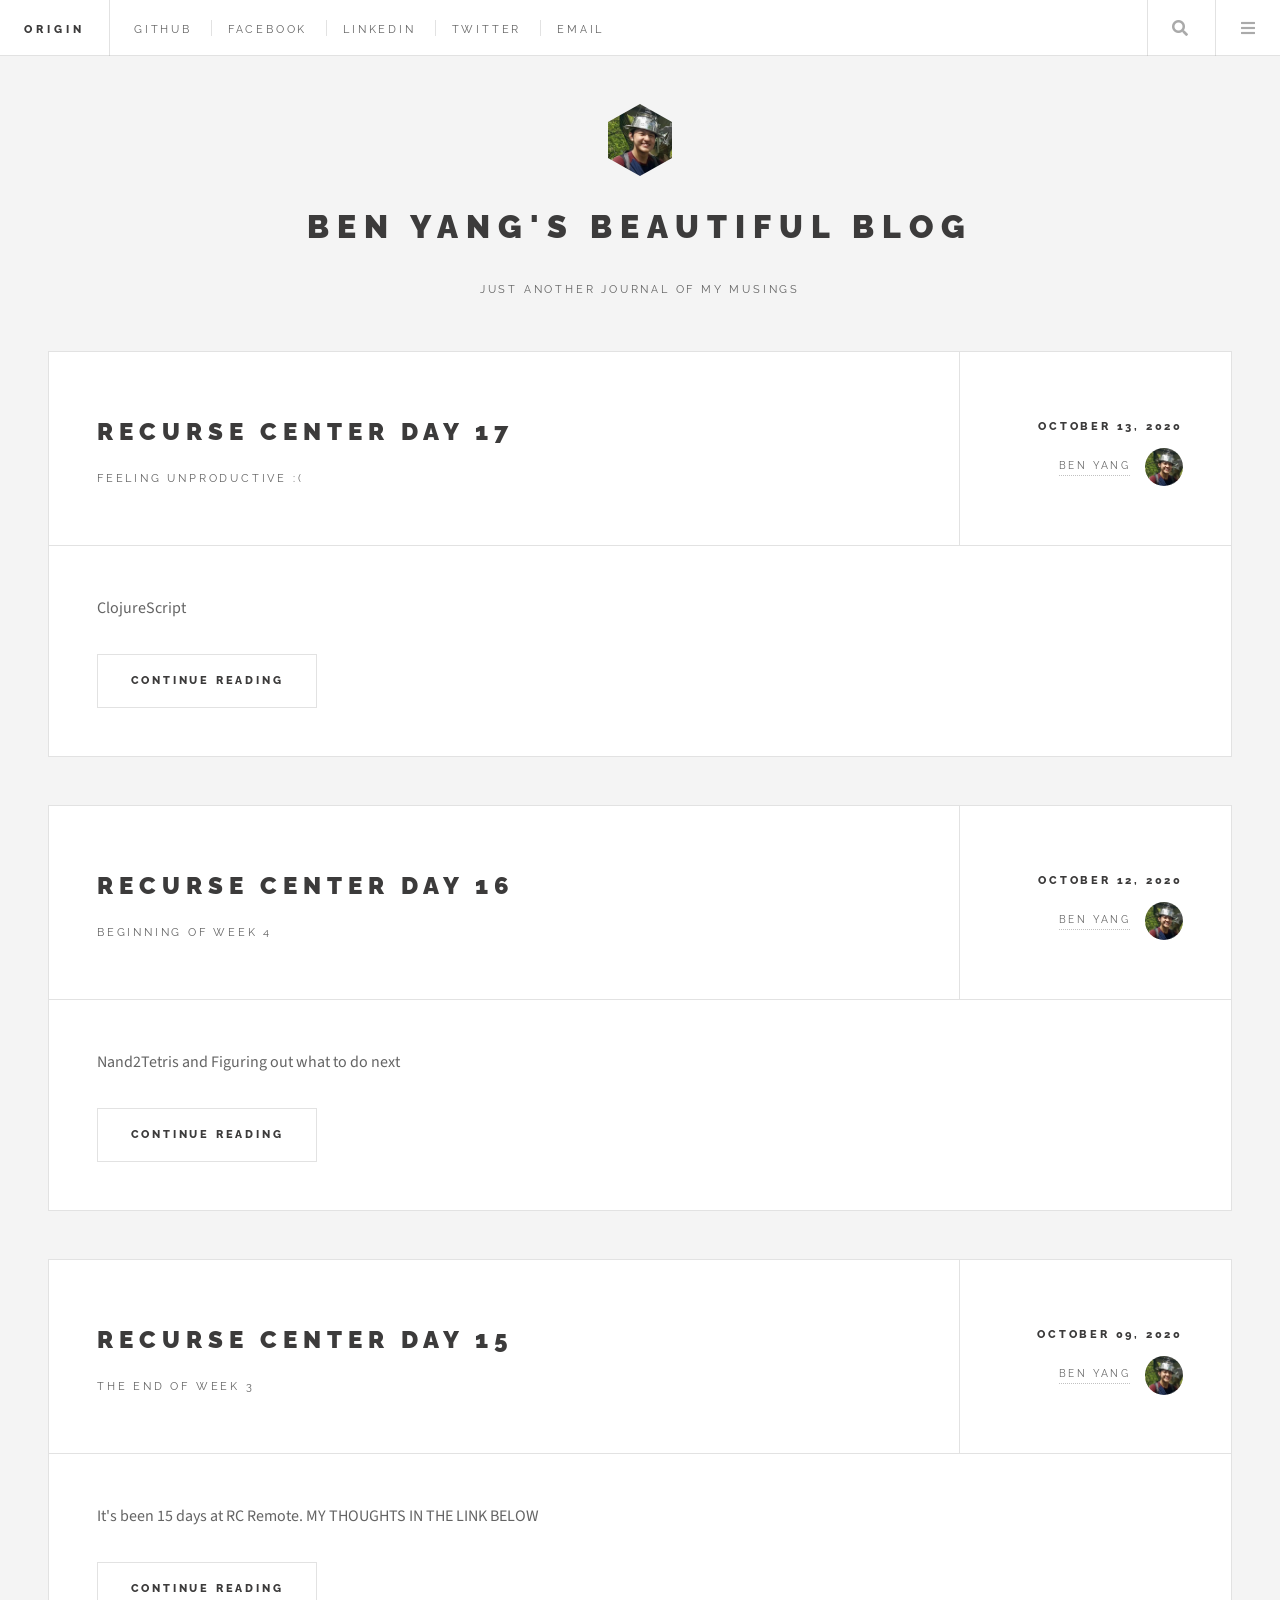
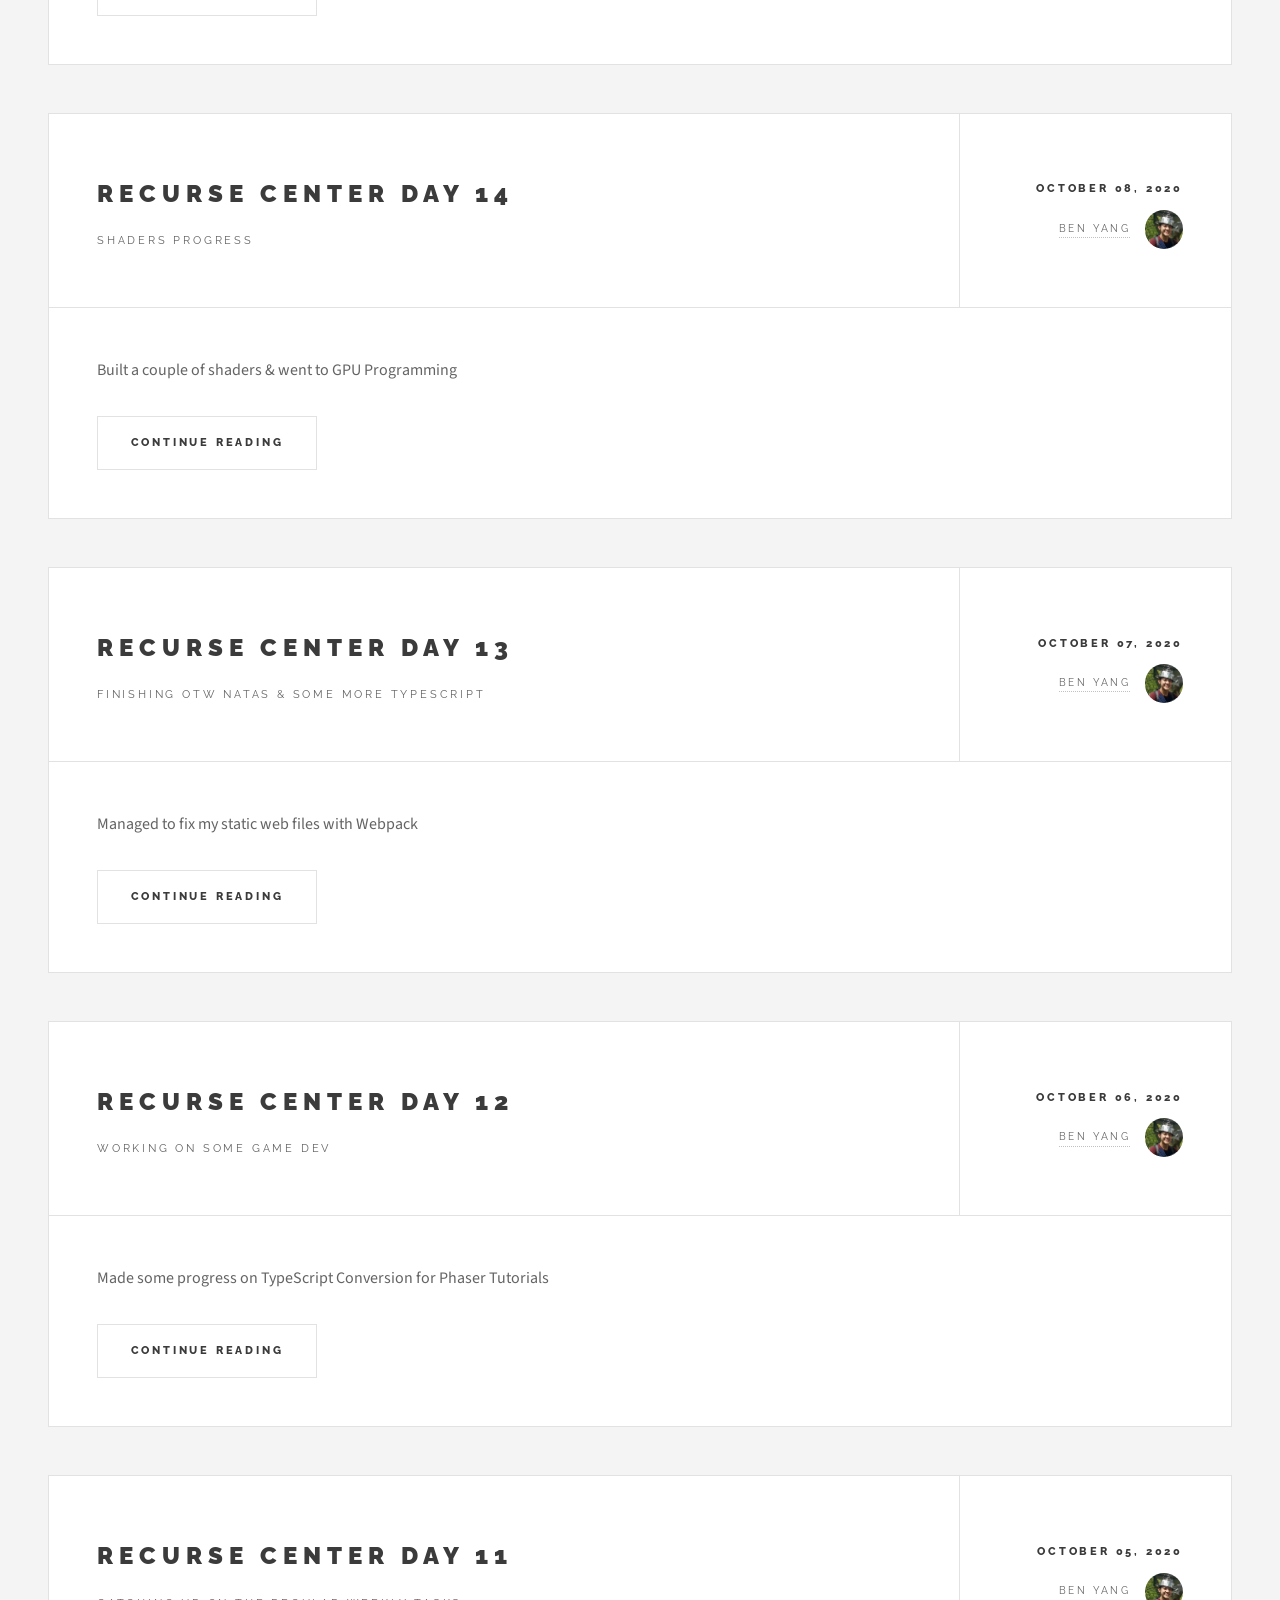
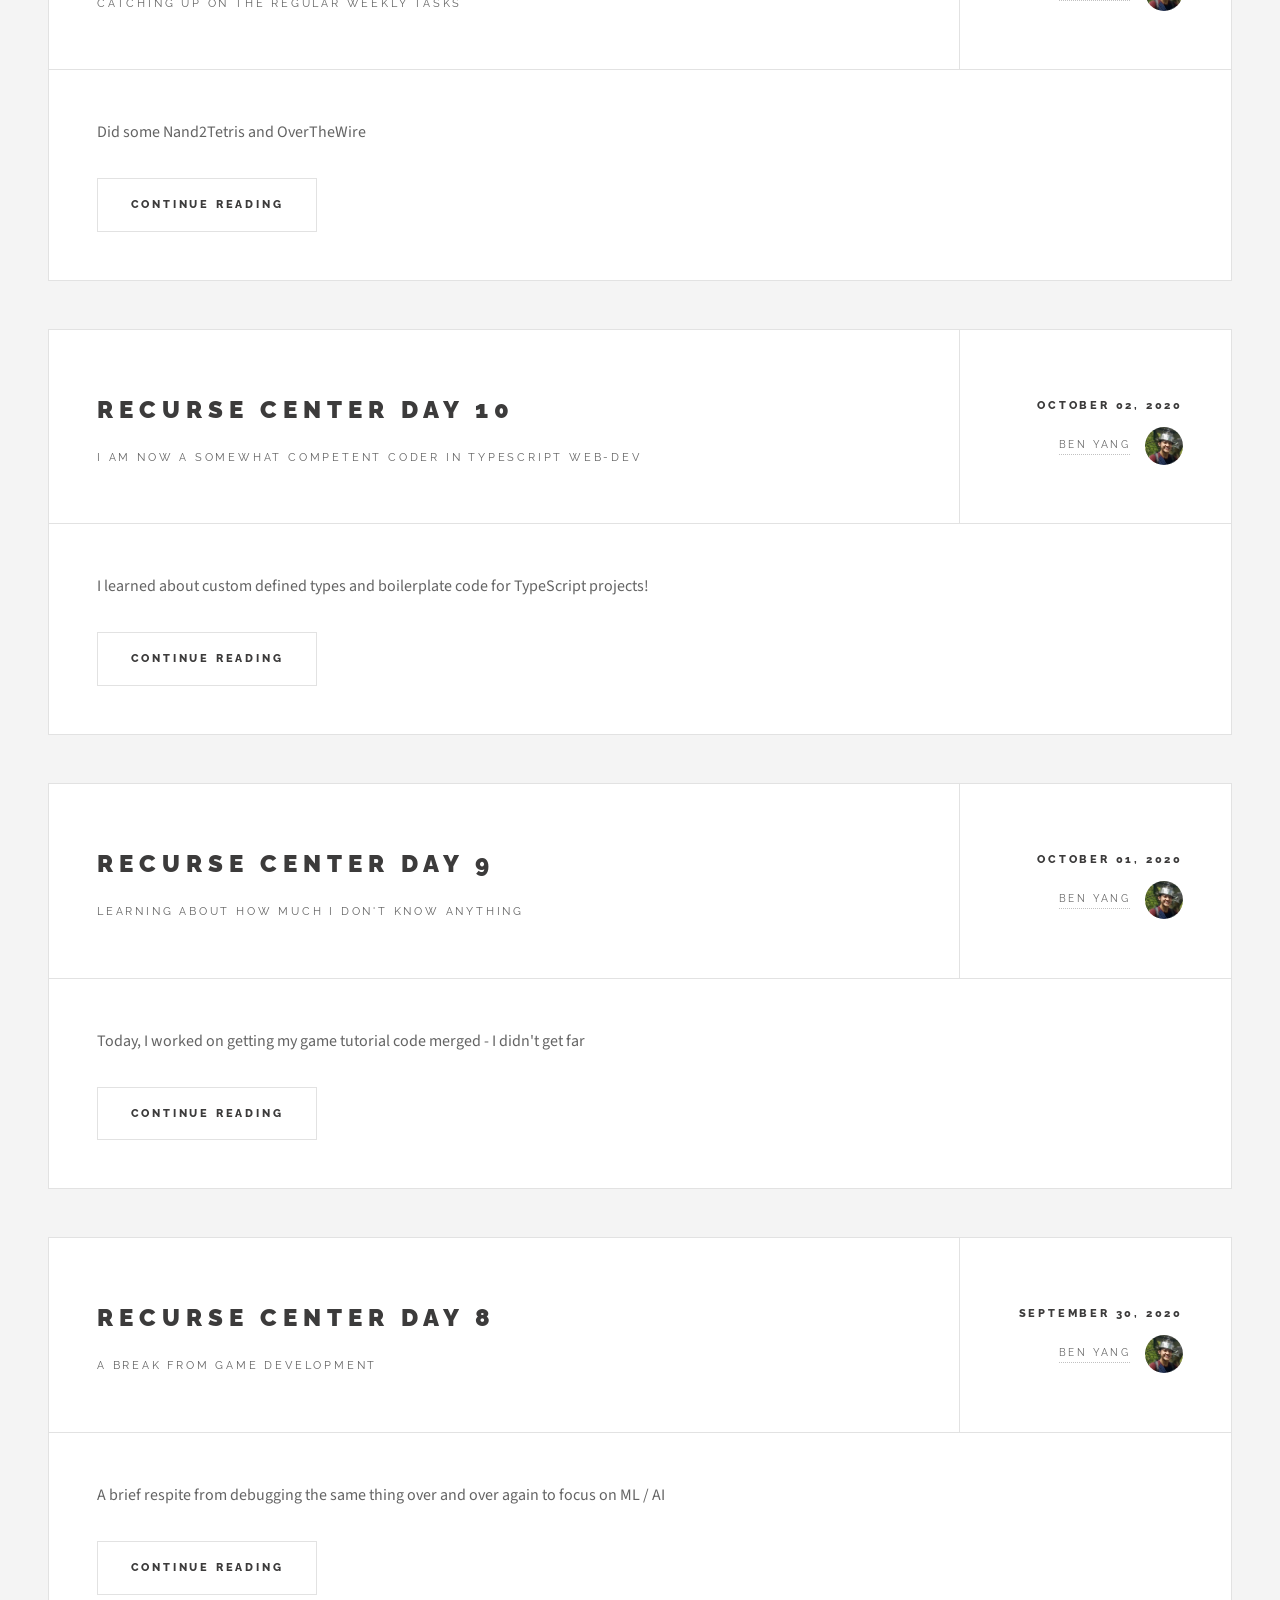
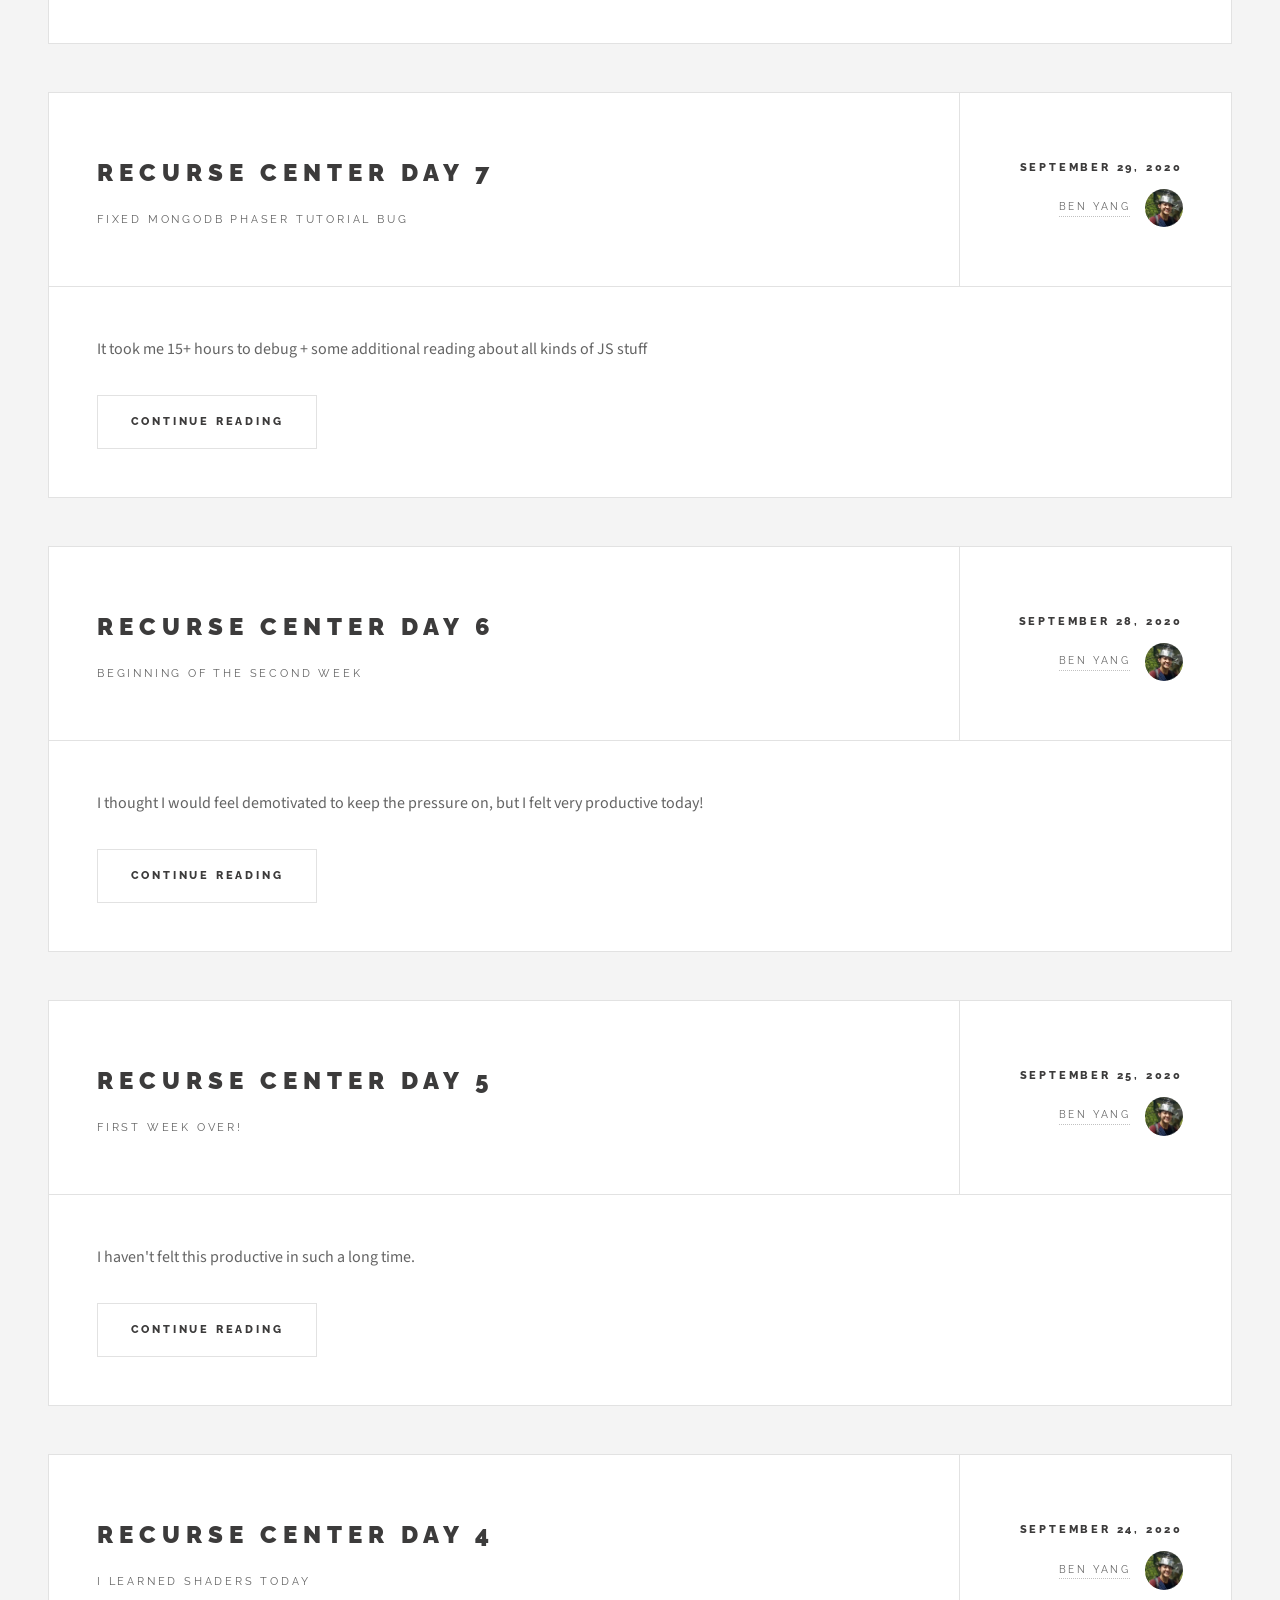
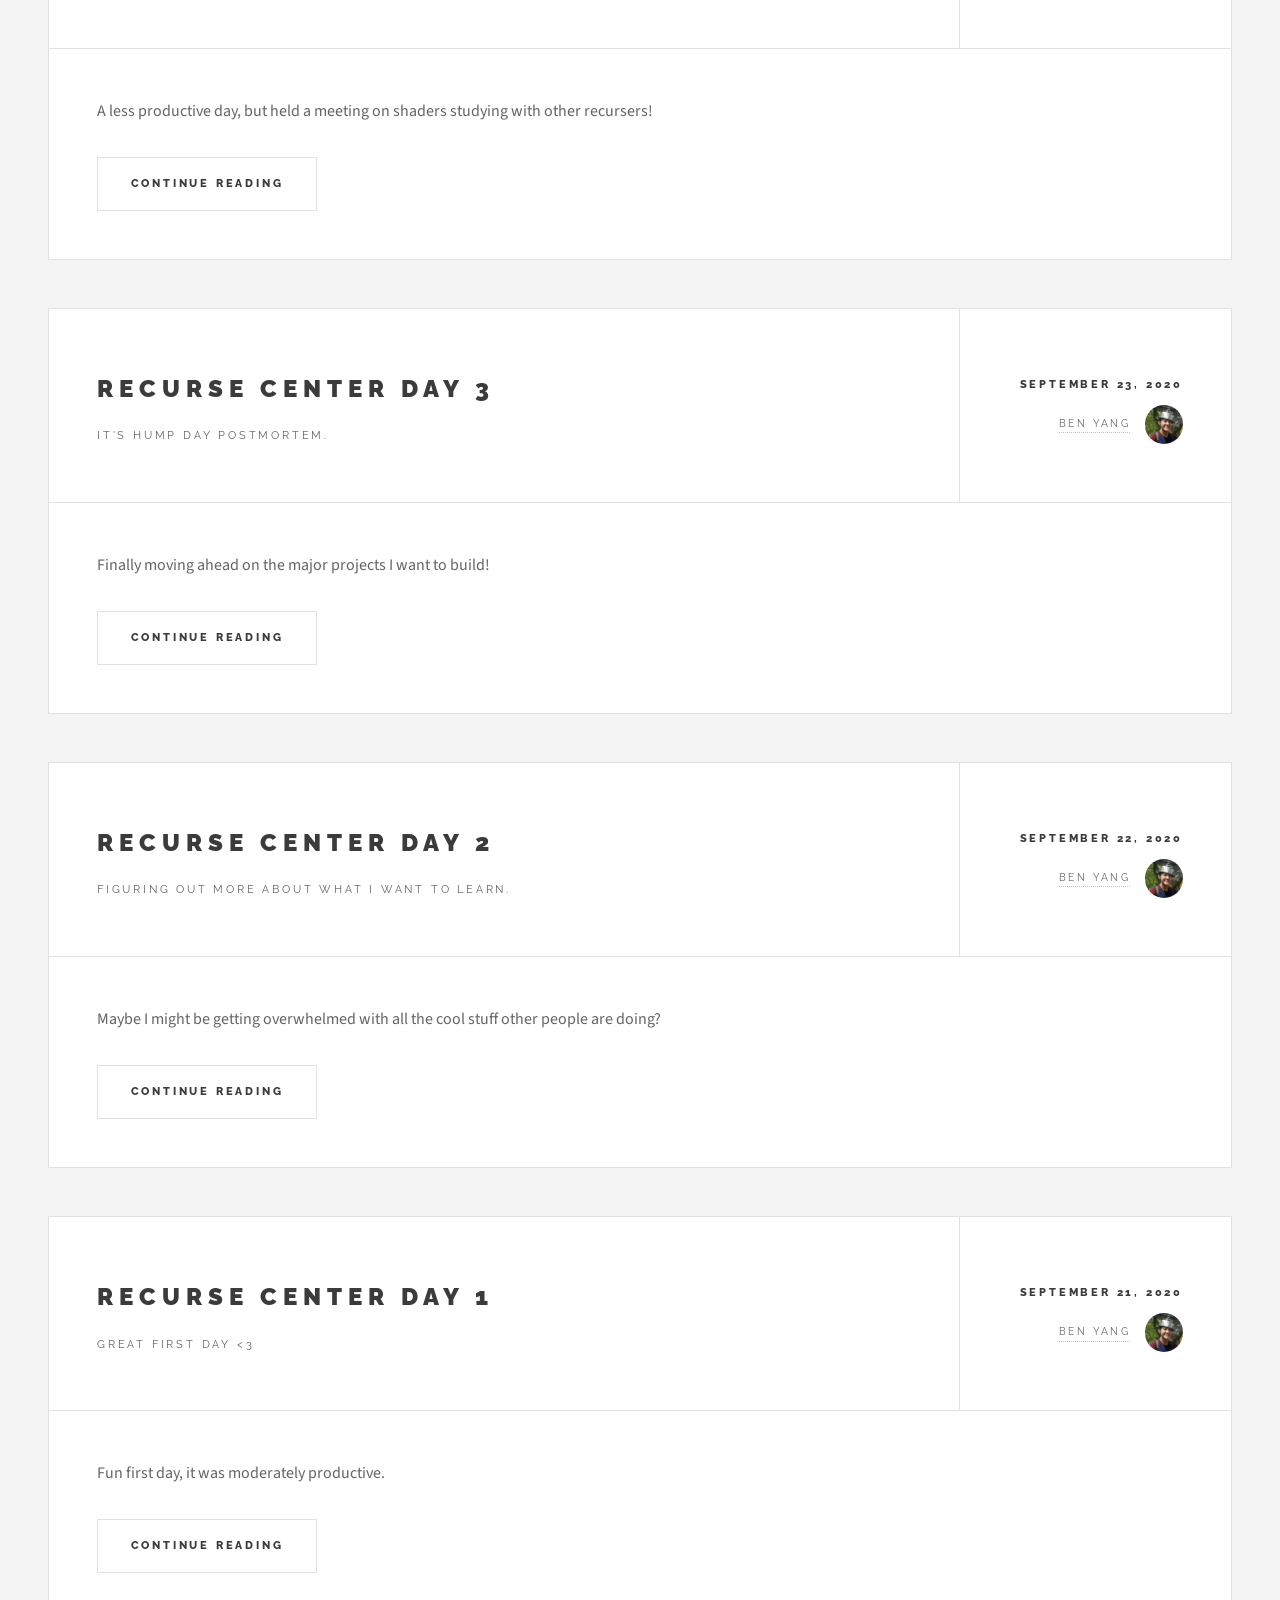
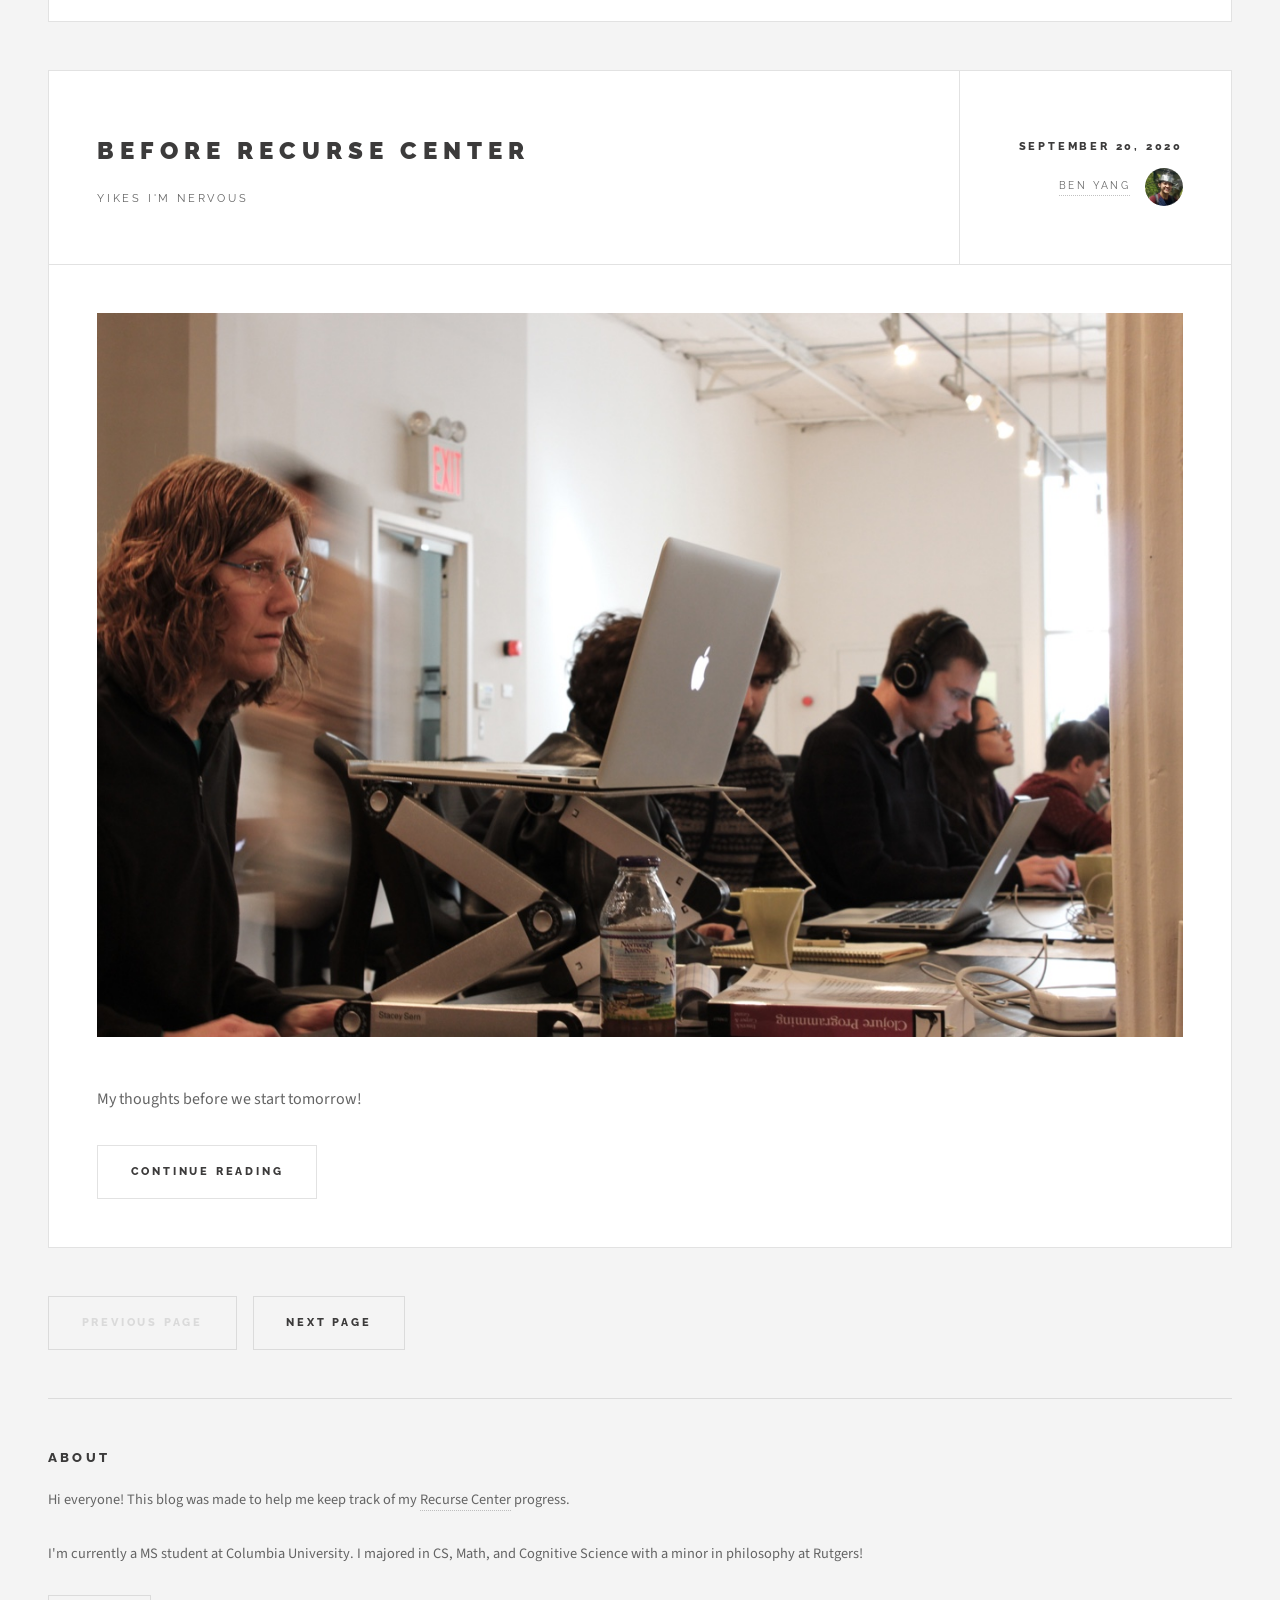
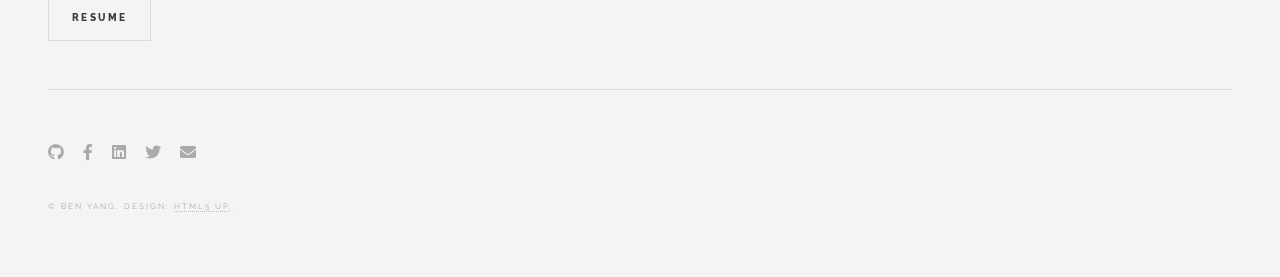
==== commit cc536c08: "asdfasdf" ====
--- a/index.html
+++ b/index.html
@@ -103,6 +103,33 @@
 
 				<!-- Main -->
 				<div id="main">
+					
+					<article class="post">
+						<header>
+							<div class="title">
+								<h2><a href="rc16.html">Recurse Center Day 17</a></h2>
+								<p>Feeling Unproductive :(</p>
+							</div>
+							<div class="meta">
+								<time class="published" datetime="2020-10-13">October 13, 2020</time>
+								<a href="#" class="author"><span class="name">Ben Yang</span><img src="images/myface.png" alt="" /></a>
+							</div>
+						</header>
+						<!--<a href="rc1.html" class="image featured"><img src="images/recursestock.jpg" alt="" /></a>-->
+						<p>ClojureScript</p>
+						<footer>
+							<ul class="actions">
+								<li><a href="rc17.html" class="button large">Continue Reading</a></li>
+							</ul>
+							<!--
+							<ul class="stats">
+								<li><a href="#">General</a></li>
+								<li><a href="#" class="icon solid fa-heart">28</a></li>
+								<li><a href="#" class="icon solid fa-comment">128</a></li>
+							</ul>
+							-->
+						</footer>
+					</article>
 
 					<article class="post">
 						<header>
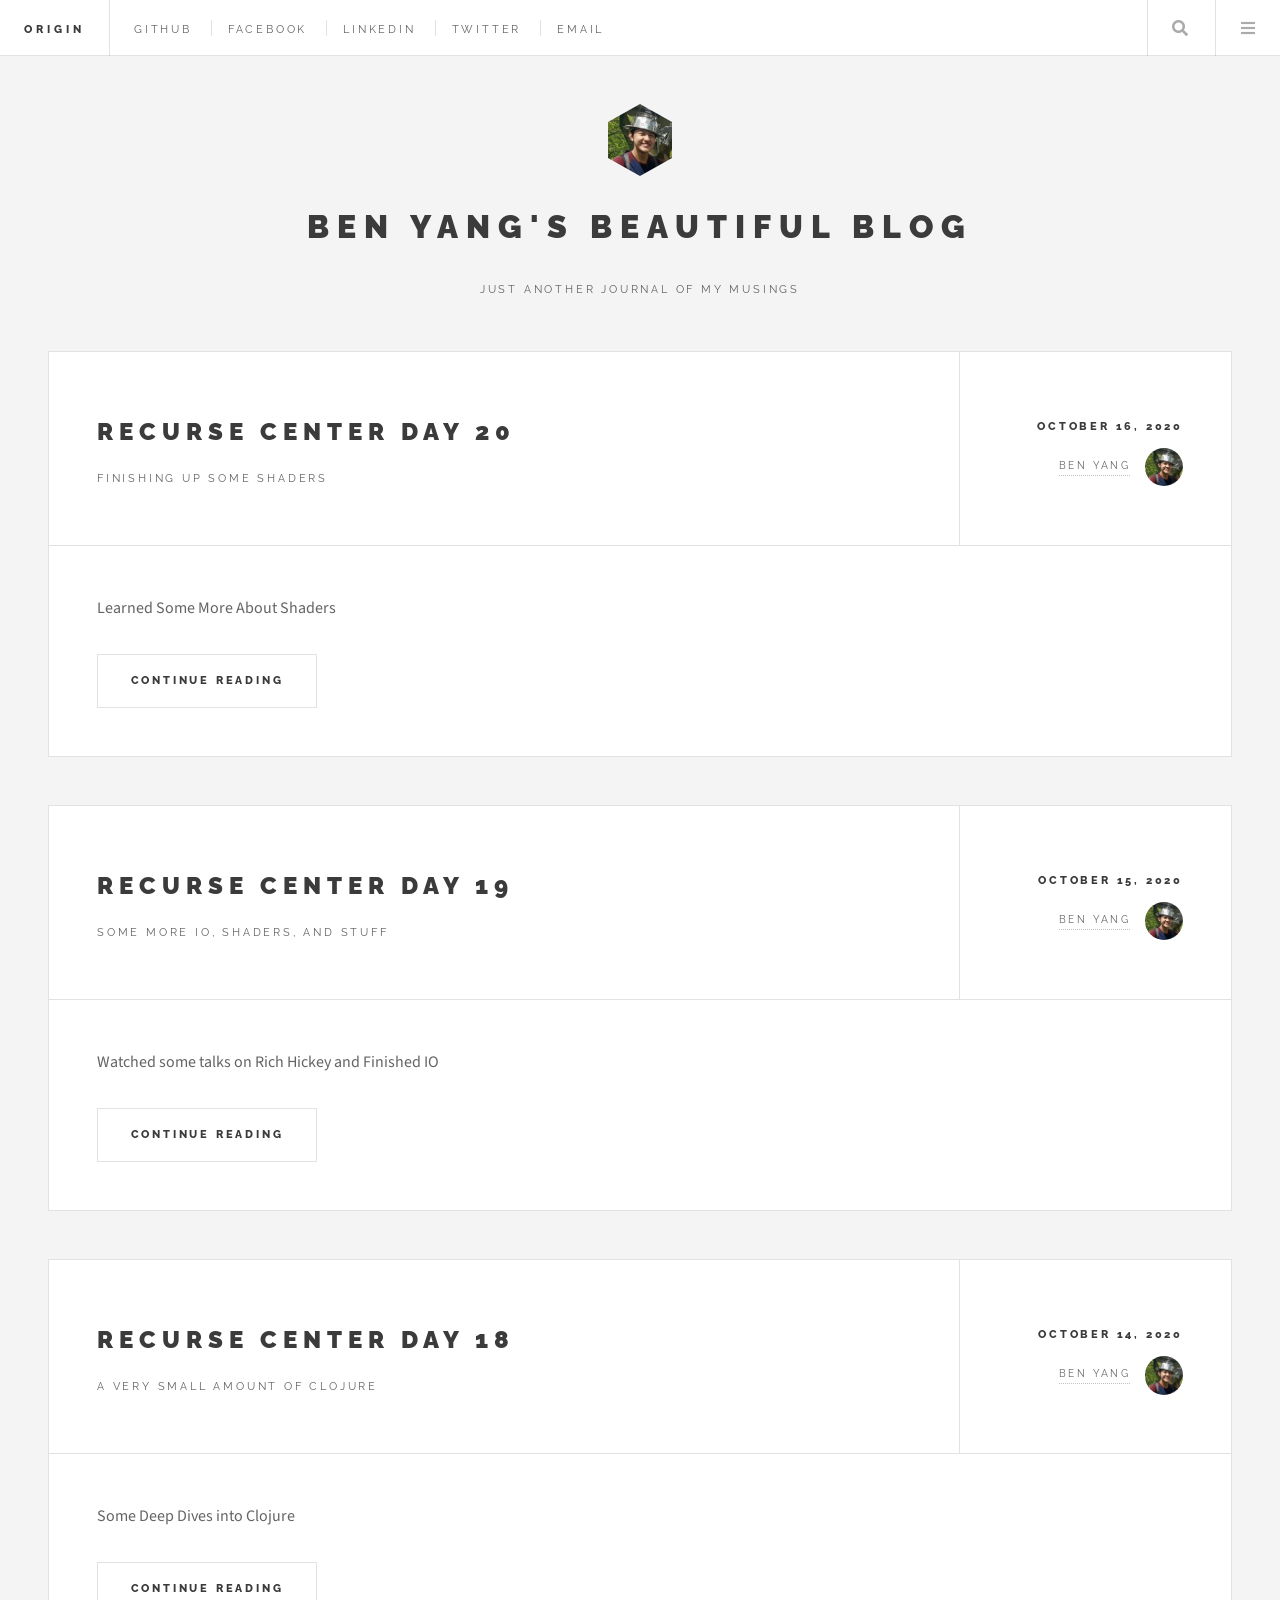
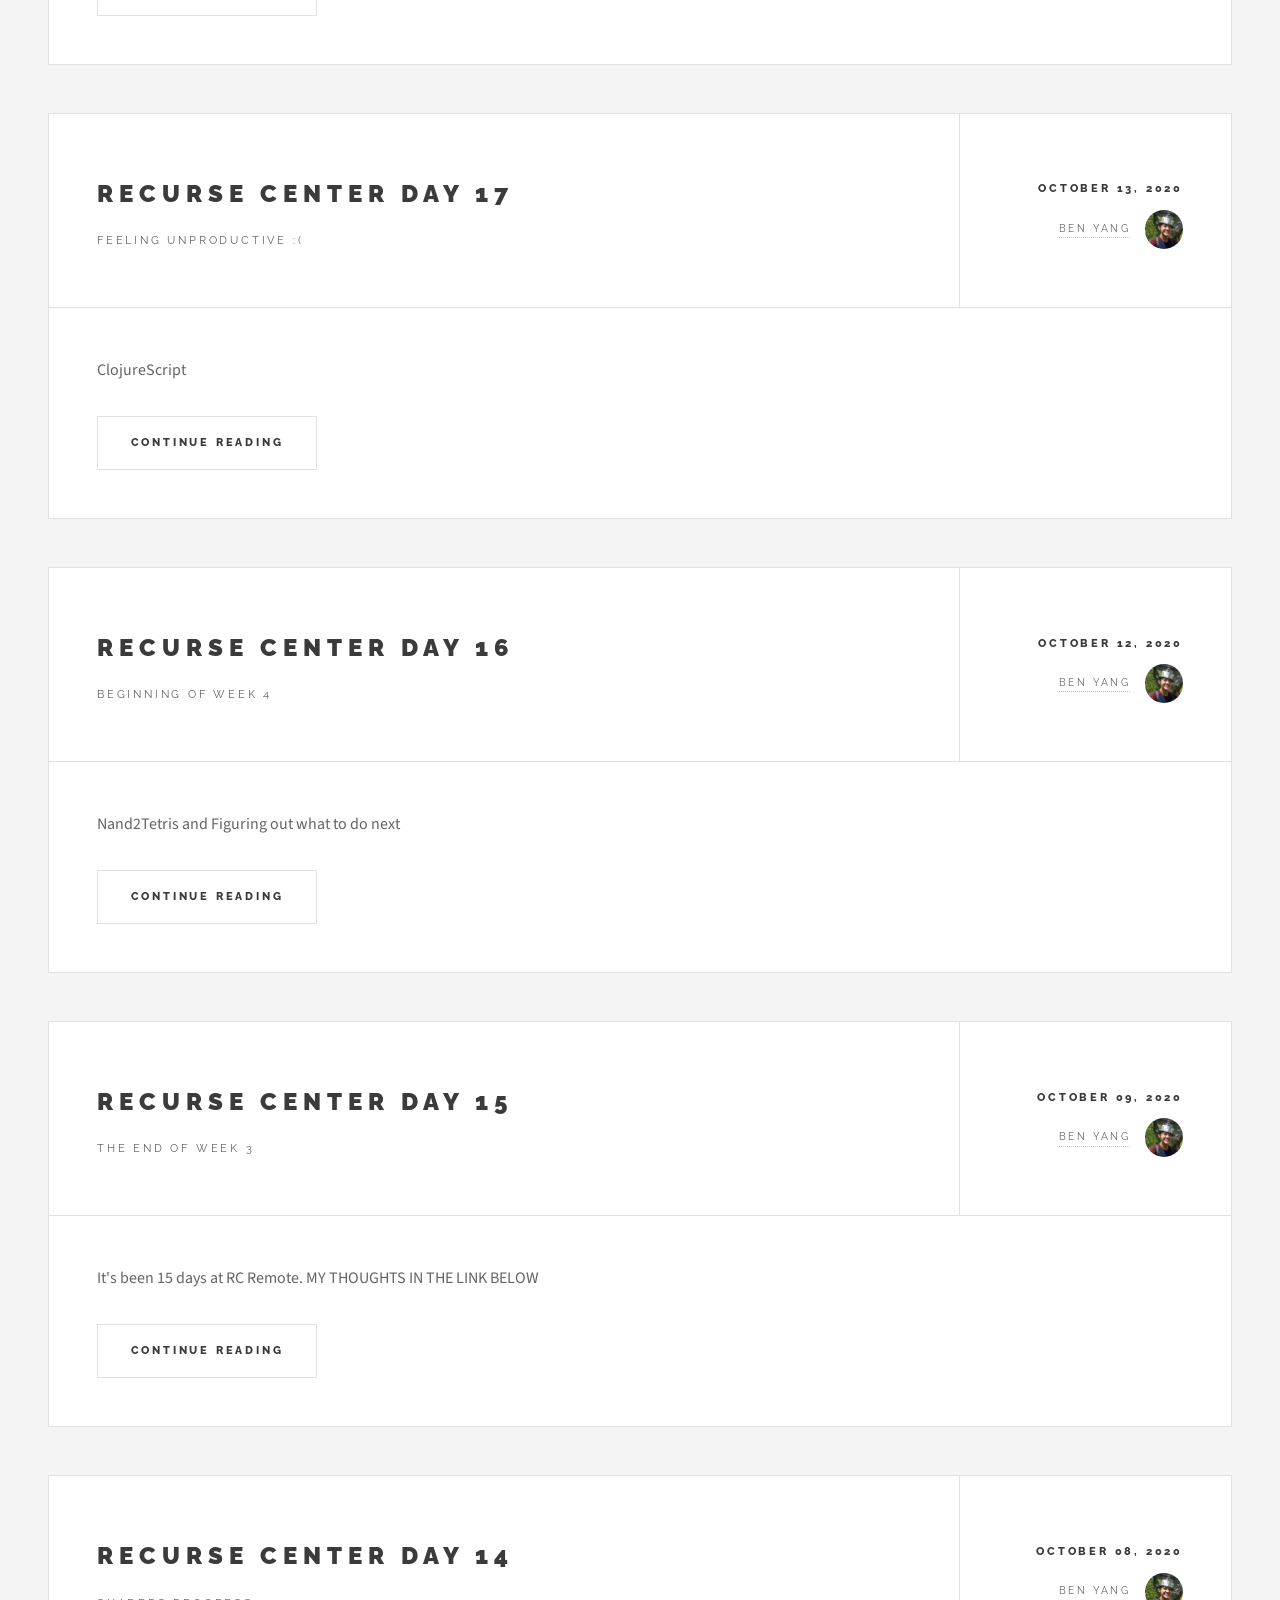
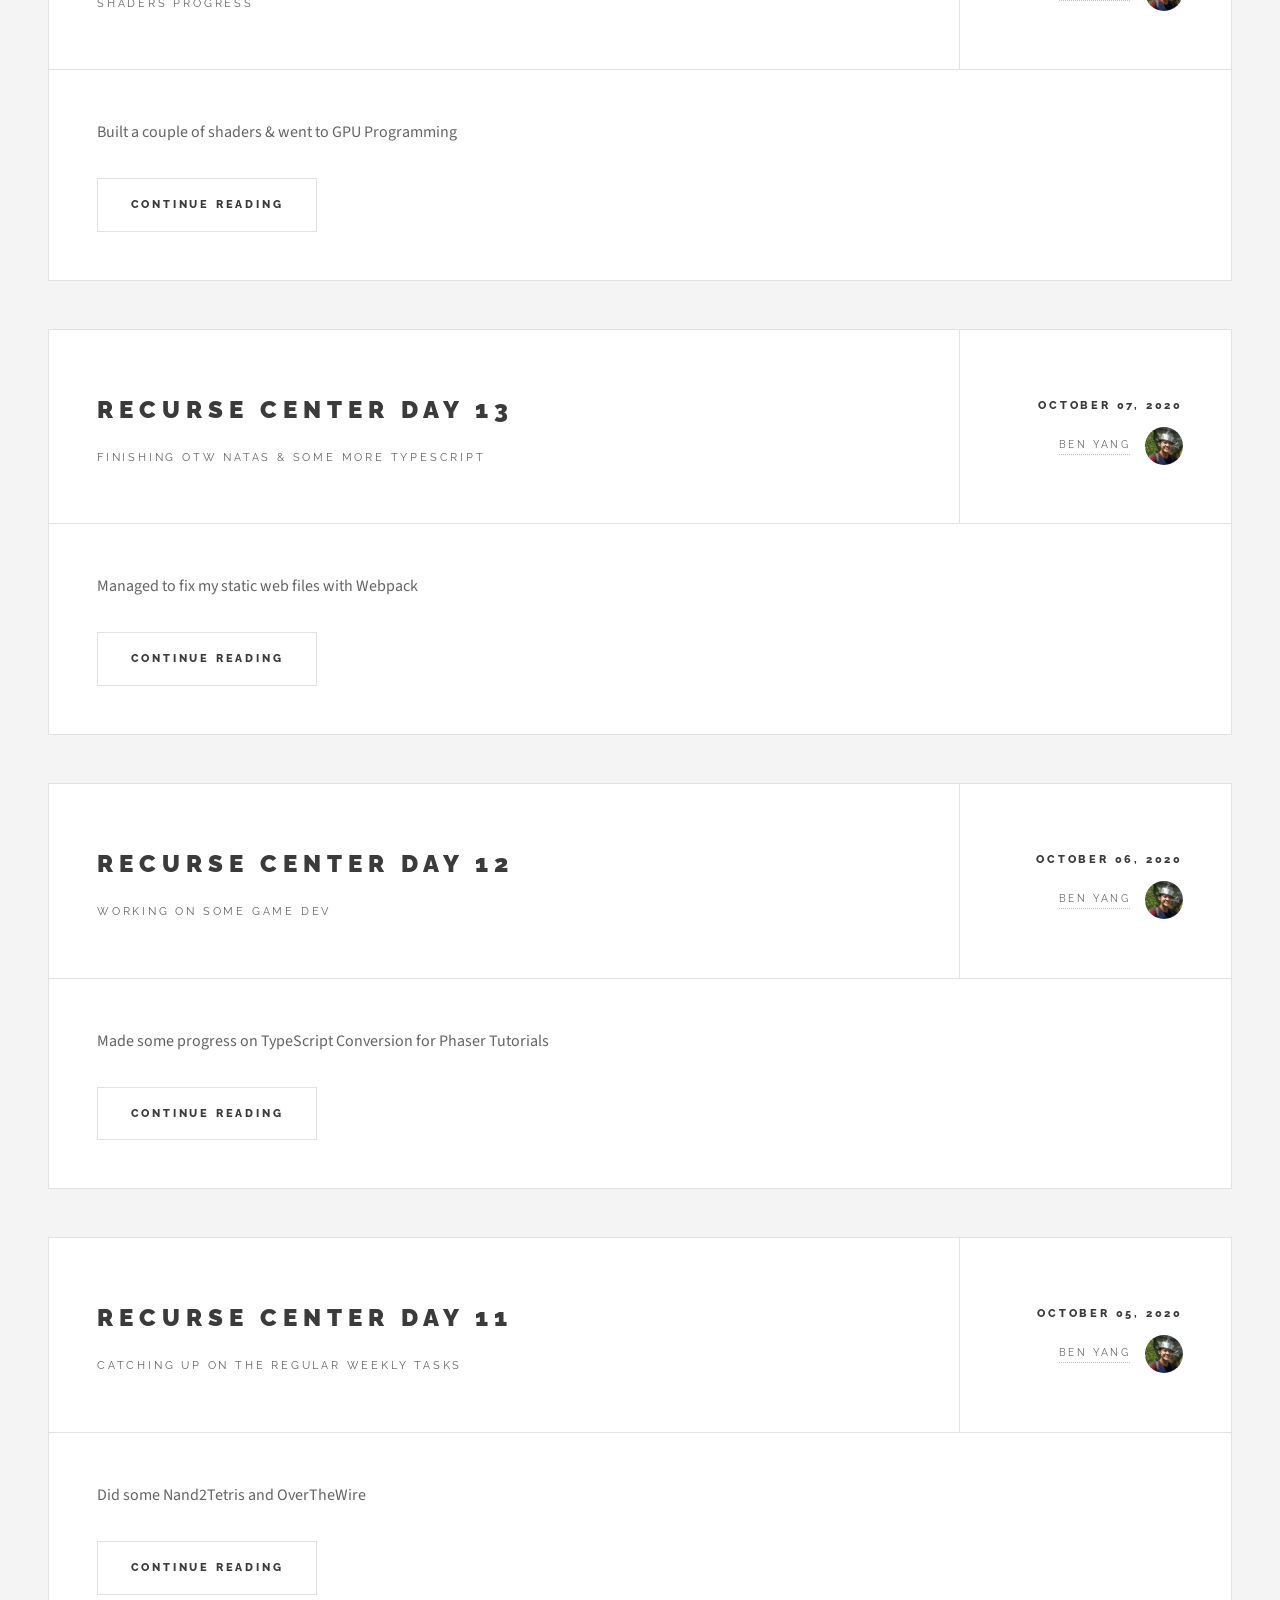
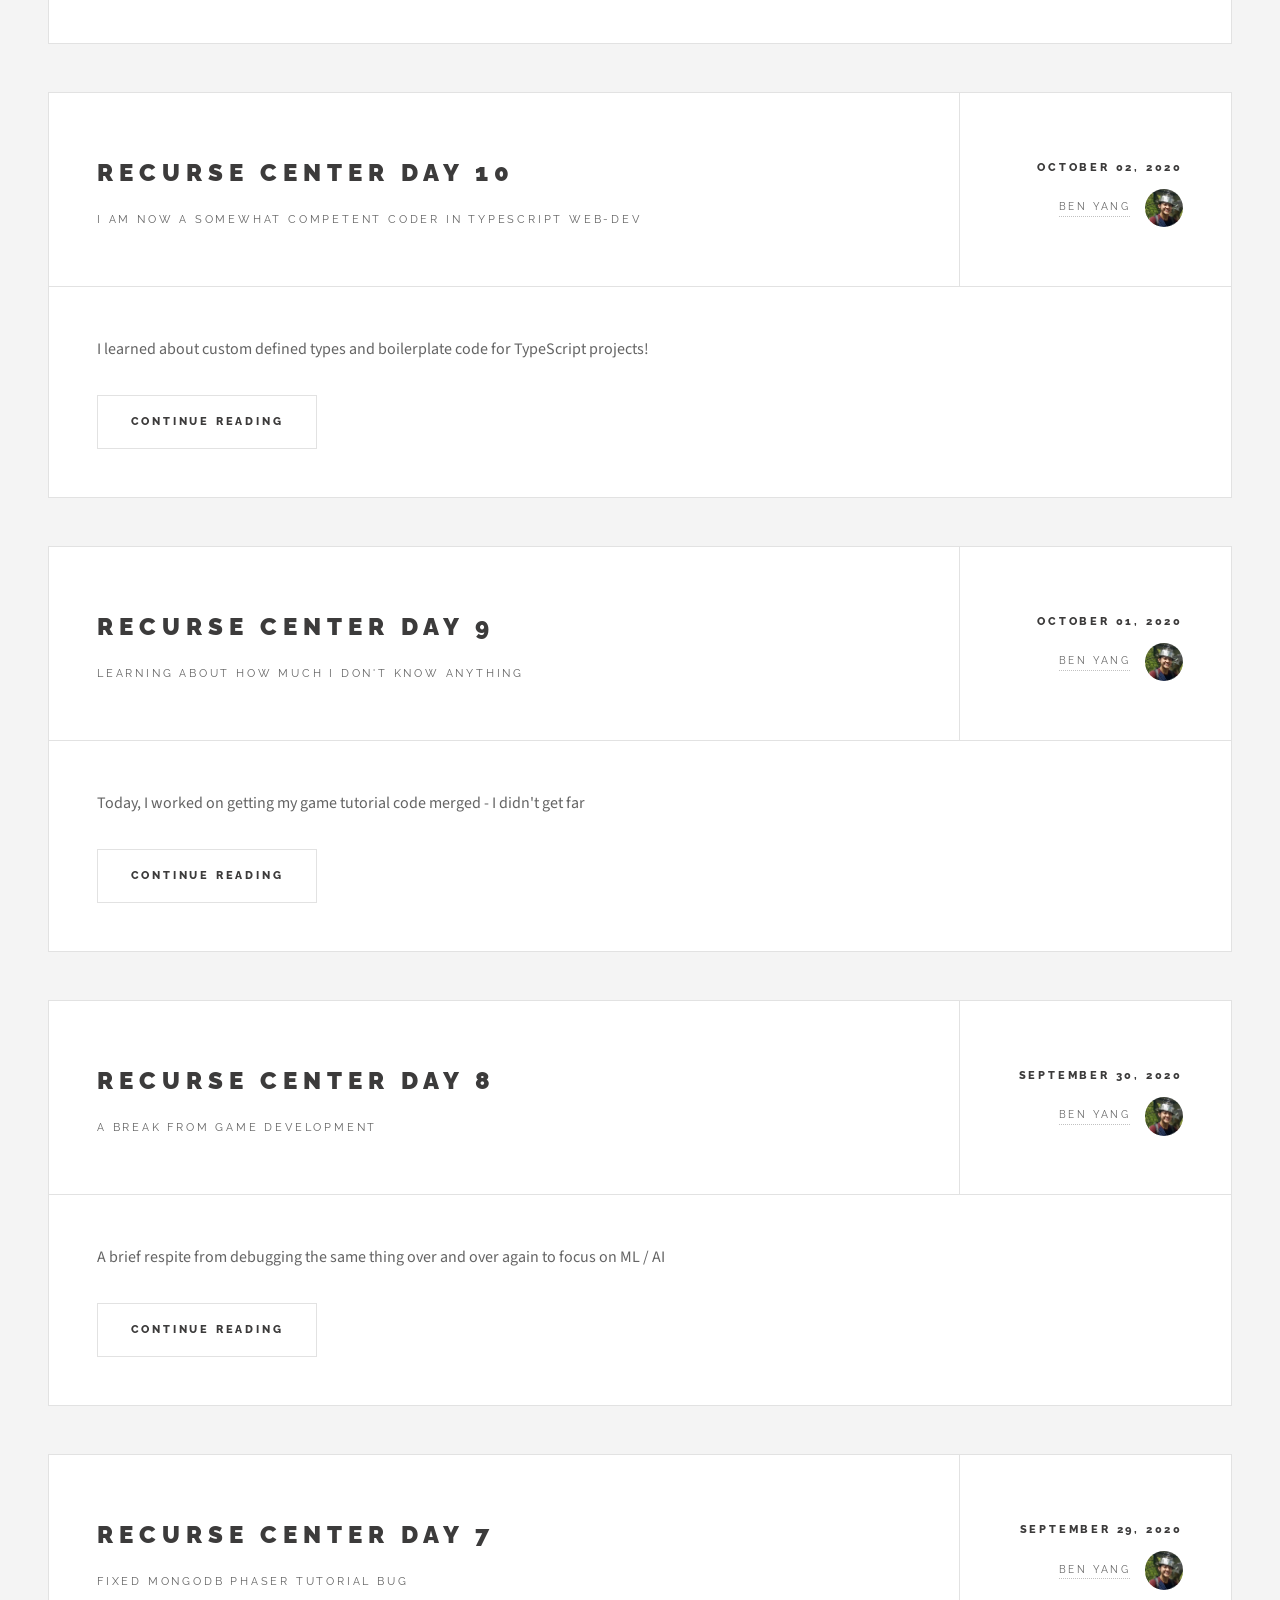
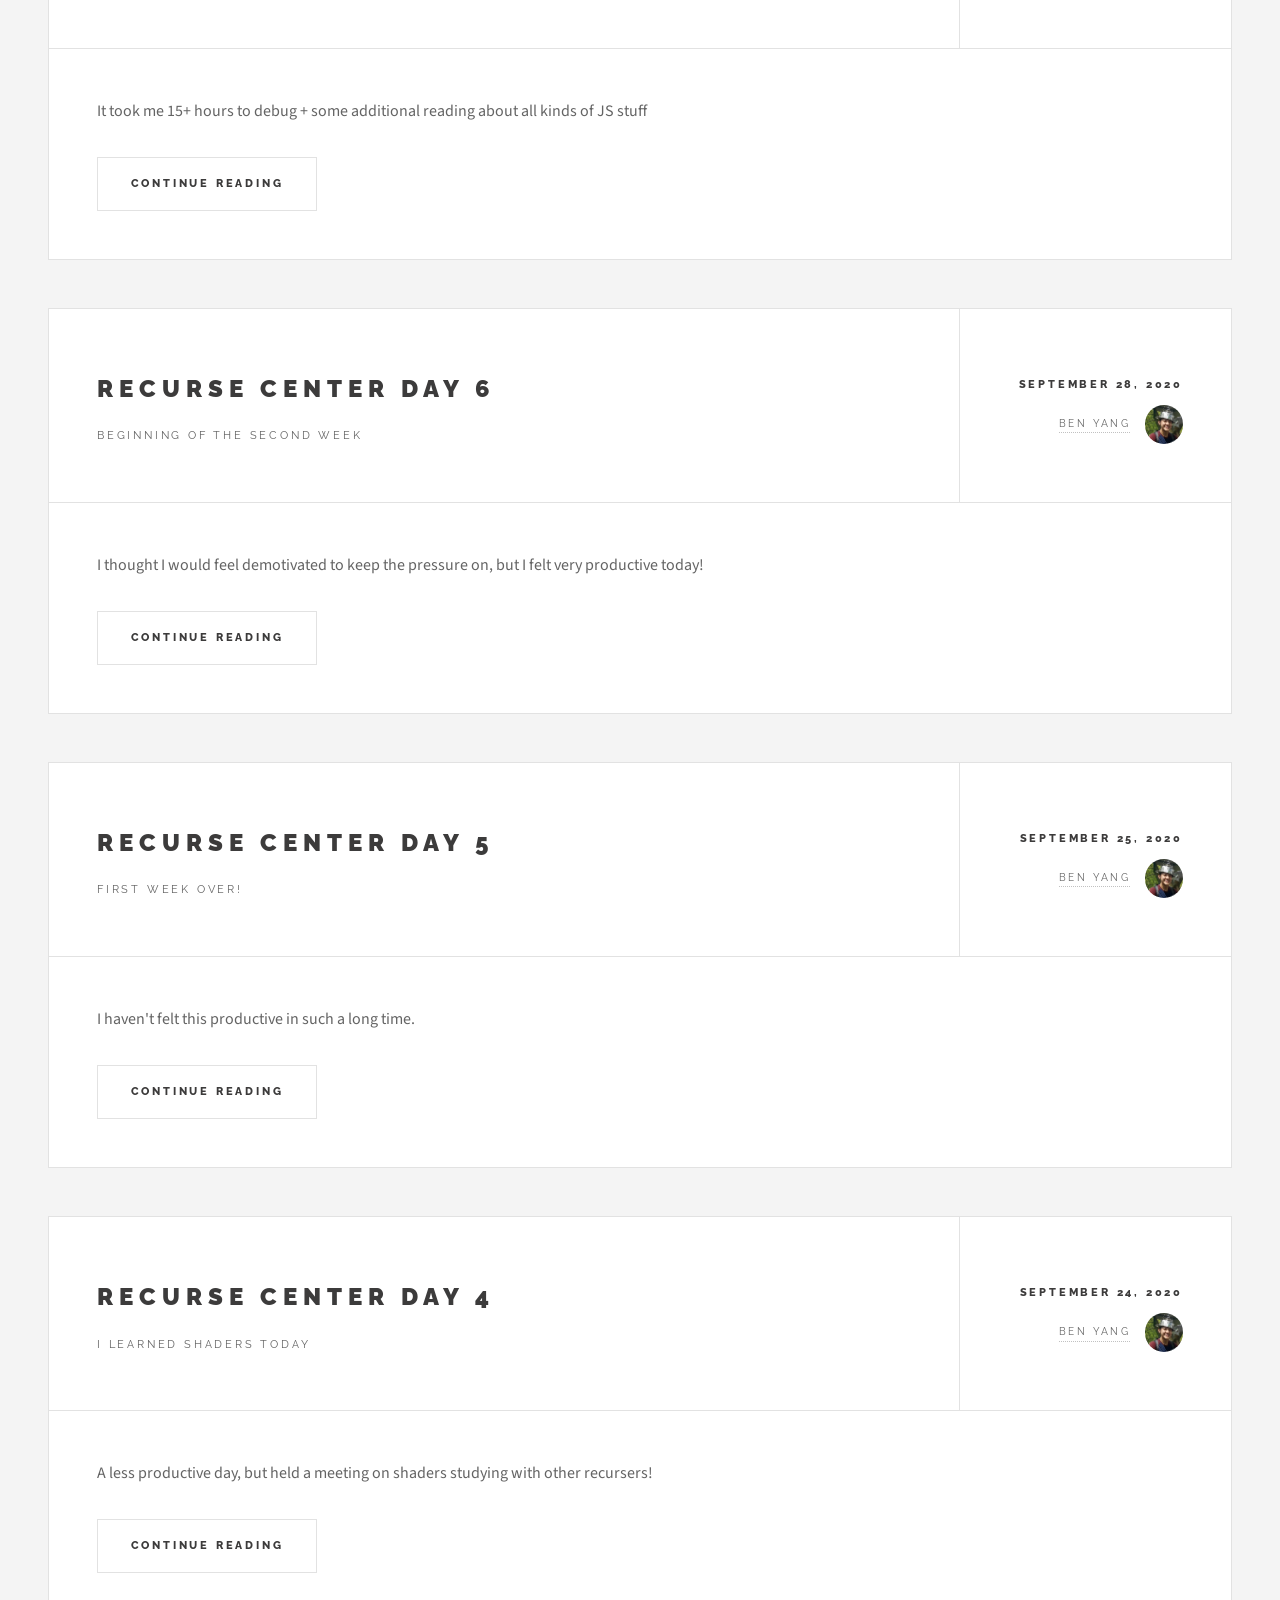
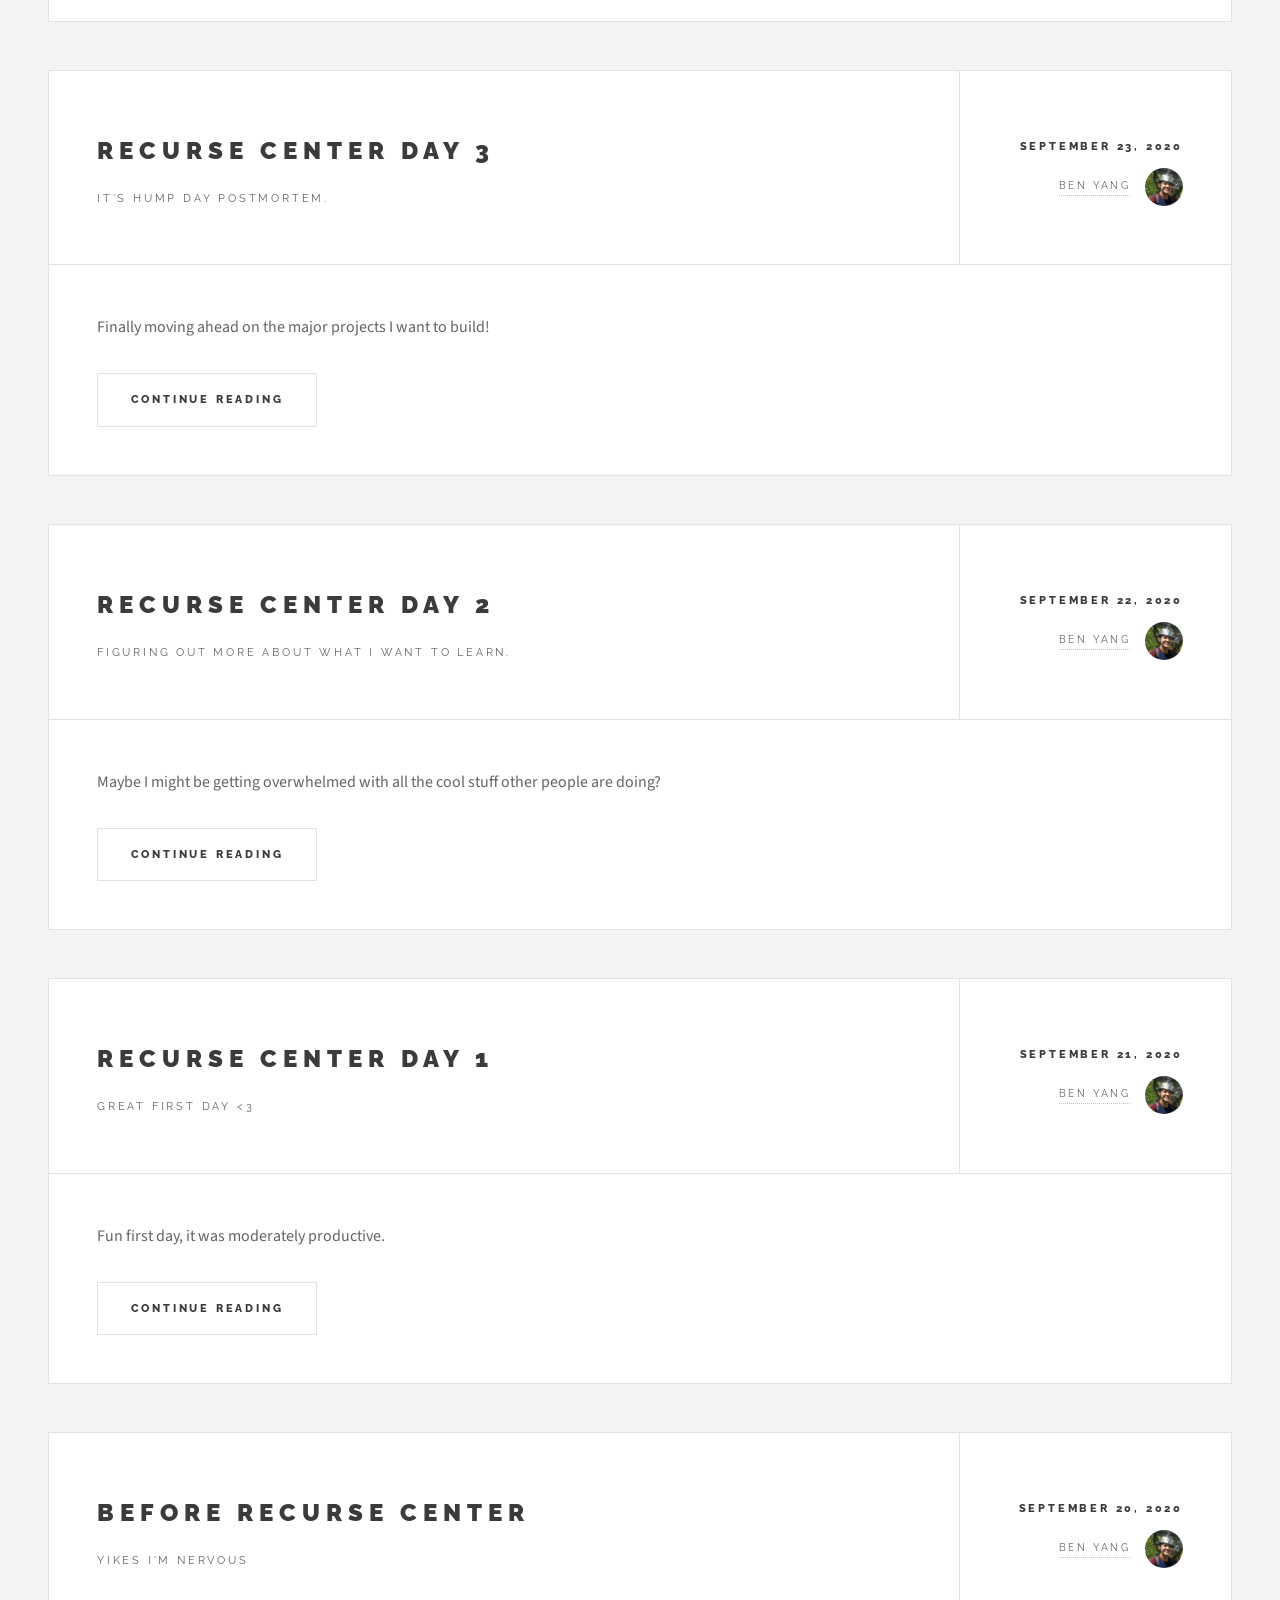
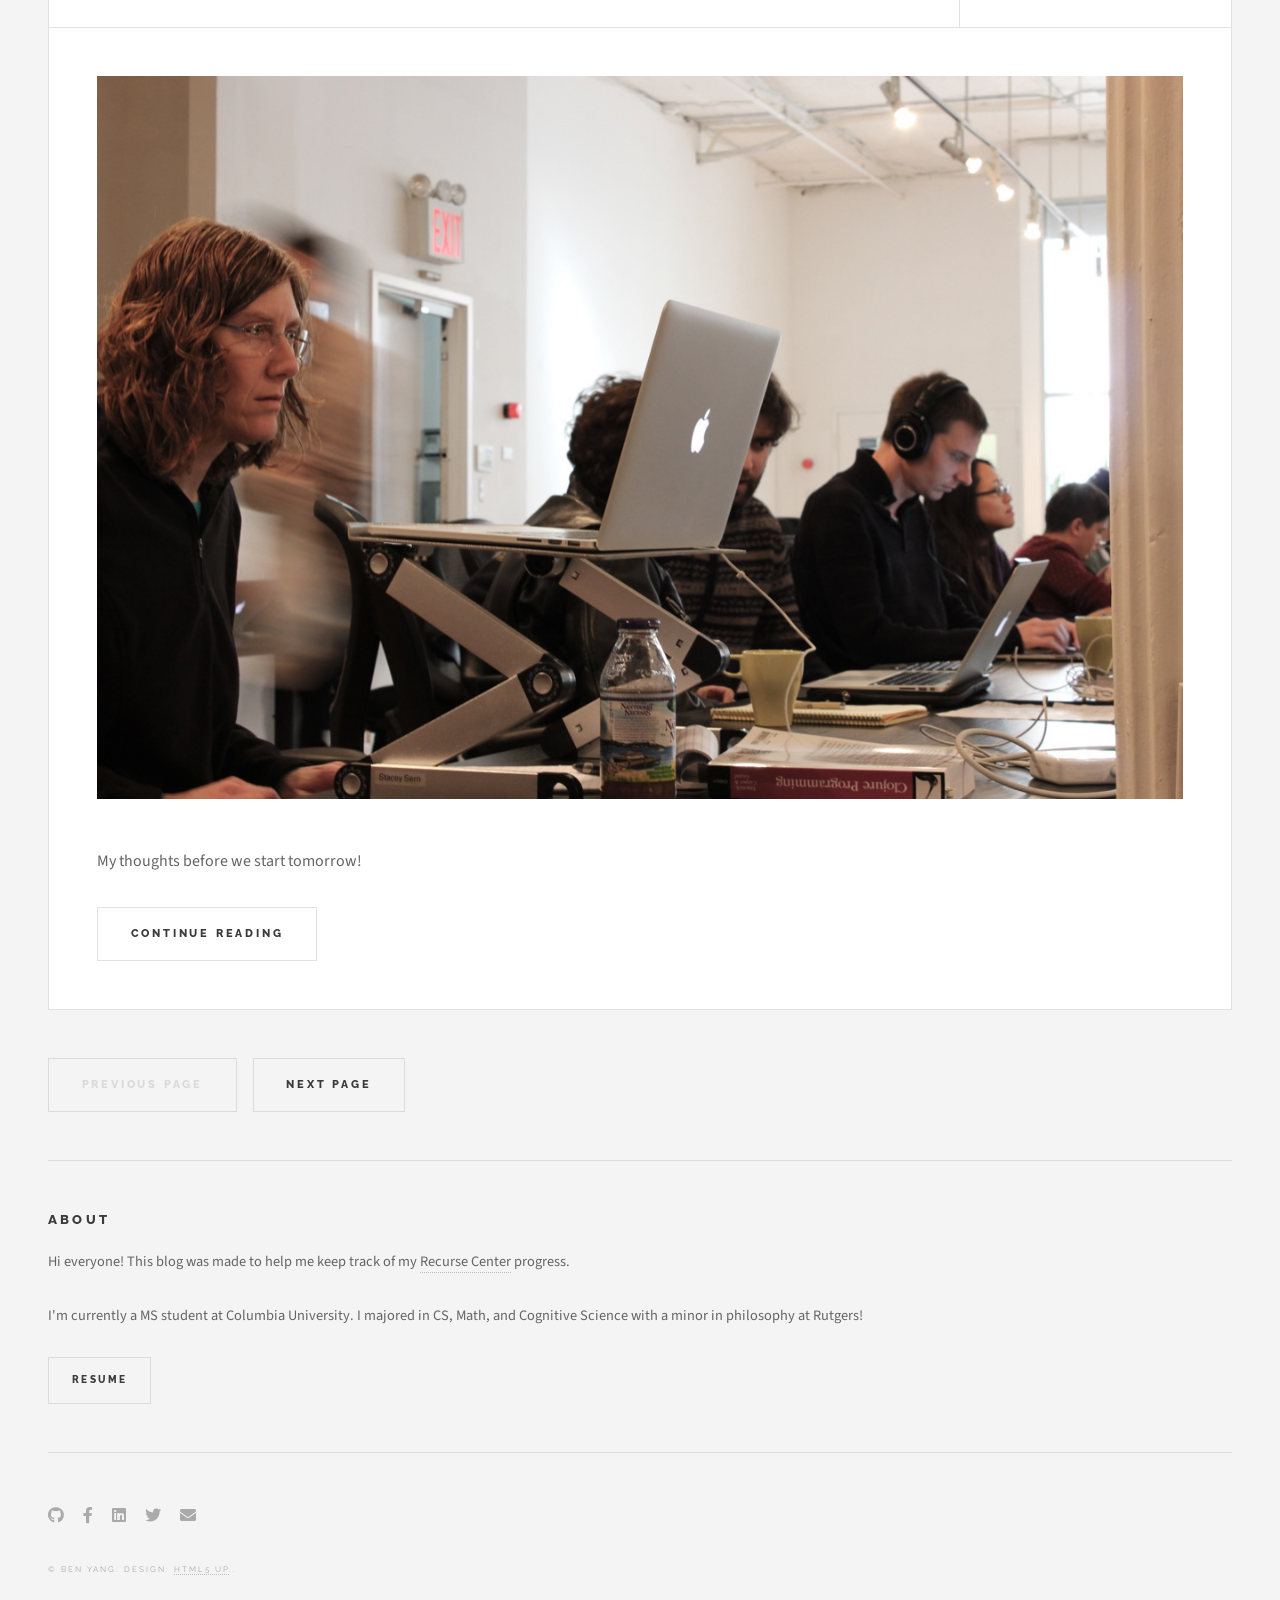
==== commit 08c40193: "18,19,20" ====
--- a/index.html
+++ b/index.html
@@ -103,11 +103,91 @@
 
 				<!-- Main -->
 				<div id="main">
+					<article class="post">
+						<header>
+							<div class="title">
+								<h2><a href="rc20.html">Recurse Center Day 20</a></h2>
+								<p>Finishing Up Some Shaders</p>
+							</div>
+							<div class="meta">
+								<time class="published" datetime="2020-10-16">October 16, 2020</time>
+								<a href="#" class="author"><span class="name">Ben Yang</span><img src="images/myface.png" alt="" /></a>
+							</div>
+						</header>
+						<!--<a href="rc1.html" class="image featured"><img src="images/recursestock.jpg" alt="" /></a>-->
+						<p>Learned Some More About Shaders</p>
+						<footer>
+							<ul class="actions">
+								<li><a href="rc20.html" class="button large">Continue Reading</a></li>
+							</ul>
+							<!--
+							<ul class="stats">
+								<li><a href="#">General</a></li>
+								<li><a href="#" class="icon solid fa-heart">28</a></li>
+								<li><a href="#" class="icon solid fa-comment">128</a></li>
+							</ul>
+							-->
+						</footer>
+					</article>
+
+					<article class="post">
+						<header>
+							<div class="title">
+								<h2><a href="rc19.html">Recurse Center Day 19</a></h2>
+								<p>Some More IO, Shaders, and Stuff</p>
+							</div>
+							<div class="meta">
+								<time class="published" datetime="2020-10-15">October 15, 2020</time>
+								<a href="#" class="author"><span class="name">Ben Yang</span><img src="images/myface.png" alt="" /></a>
+							</div>
+						</header>
+						<!--<a href="rc1.html" class="image featured"><img src="images/recursestock.jpg" alt="" /></a>-->
+						<p>Watched some talks on Rich Hickey and Finished IO</p>
+						<footer>
+							<ul class="actions">
+								<li><a href="rc19.html" class="button large">Continue Reading</a></li>
+							</ul>
+							<!--
+							<ul class="stats">
+								<li><a href="#">General</a></li>
+								<li><a href="#" class="icon solid fa-heart">28</a></li>
+								<li><a href="#" class="icon solid fa-comment">128</a></li>
+							</ul>
+							-->
+						</footer>
+					</article>
+
+					<article class="post">
+						<header>
+							<div class="title">
+								<h2><a href="rc18.html">Recurse Center Day 18</a></h2>
+								<p>A Very Small Amount of Clojure</p>
+							</div>
+							<div class="meta">
+								<time class="published" datetime="2020-10-14">October 14, 2020</time>
+								<a href="#" class="author"><span class="name">Ben Yang</span><img src="images/myface.png" alt="" /></a>
+							</div>
+						</header>
+						<!--<a href="rc1.html" class="image featured"><img src="images/recursestock.jpg" alt="" /></a>-->
+						<p>Some Deep Dives into Clojure</p>
+						<footer>
+							<ul class="actions">
+								<li><a href="rc18.html" class="button large">Continue Reading</a></li>
+							</ul>
+							<!--
+							<ul class="stats">
+								<li><a href="#">General</a></li>
+								<li><a href="#" class="icon solid fa-heart">28</a></li>
+								<li><a href="#" class="icon solid fa-comment">128</a></li>
+							</ul>
+							-->
+						</footer>
+					</article>
 					
 					<article class="post">
 						<header>
 							<div class="title">
-								<h2><a href="rc16.html">Recurse Center Day 17</a></h2>
+								<h2><a href="rc17.html">Recurse Center Day 17</a></h2>
 								<p>Feeling Unproductive :(</p>
 							</div>
 							<div class="meta">
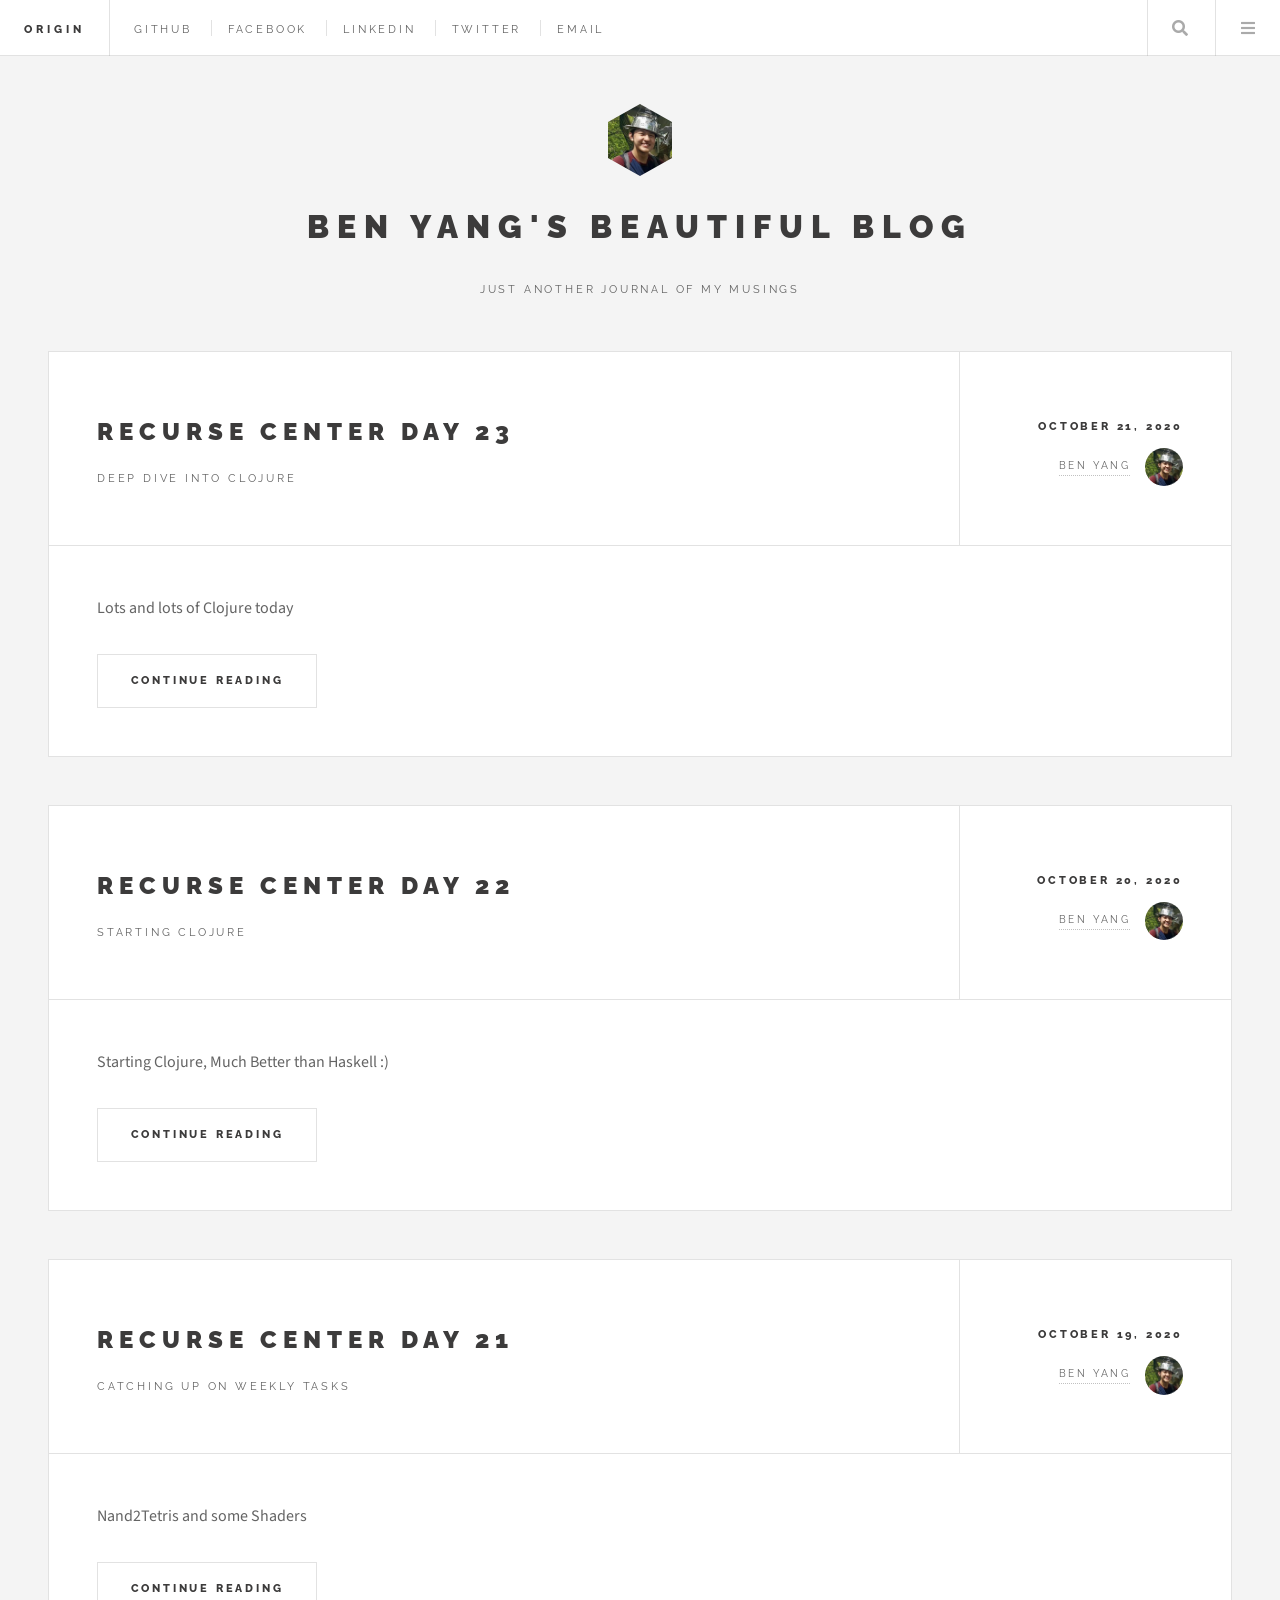
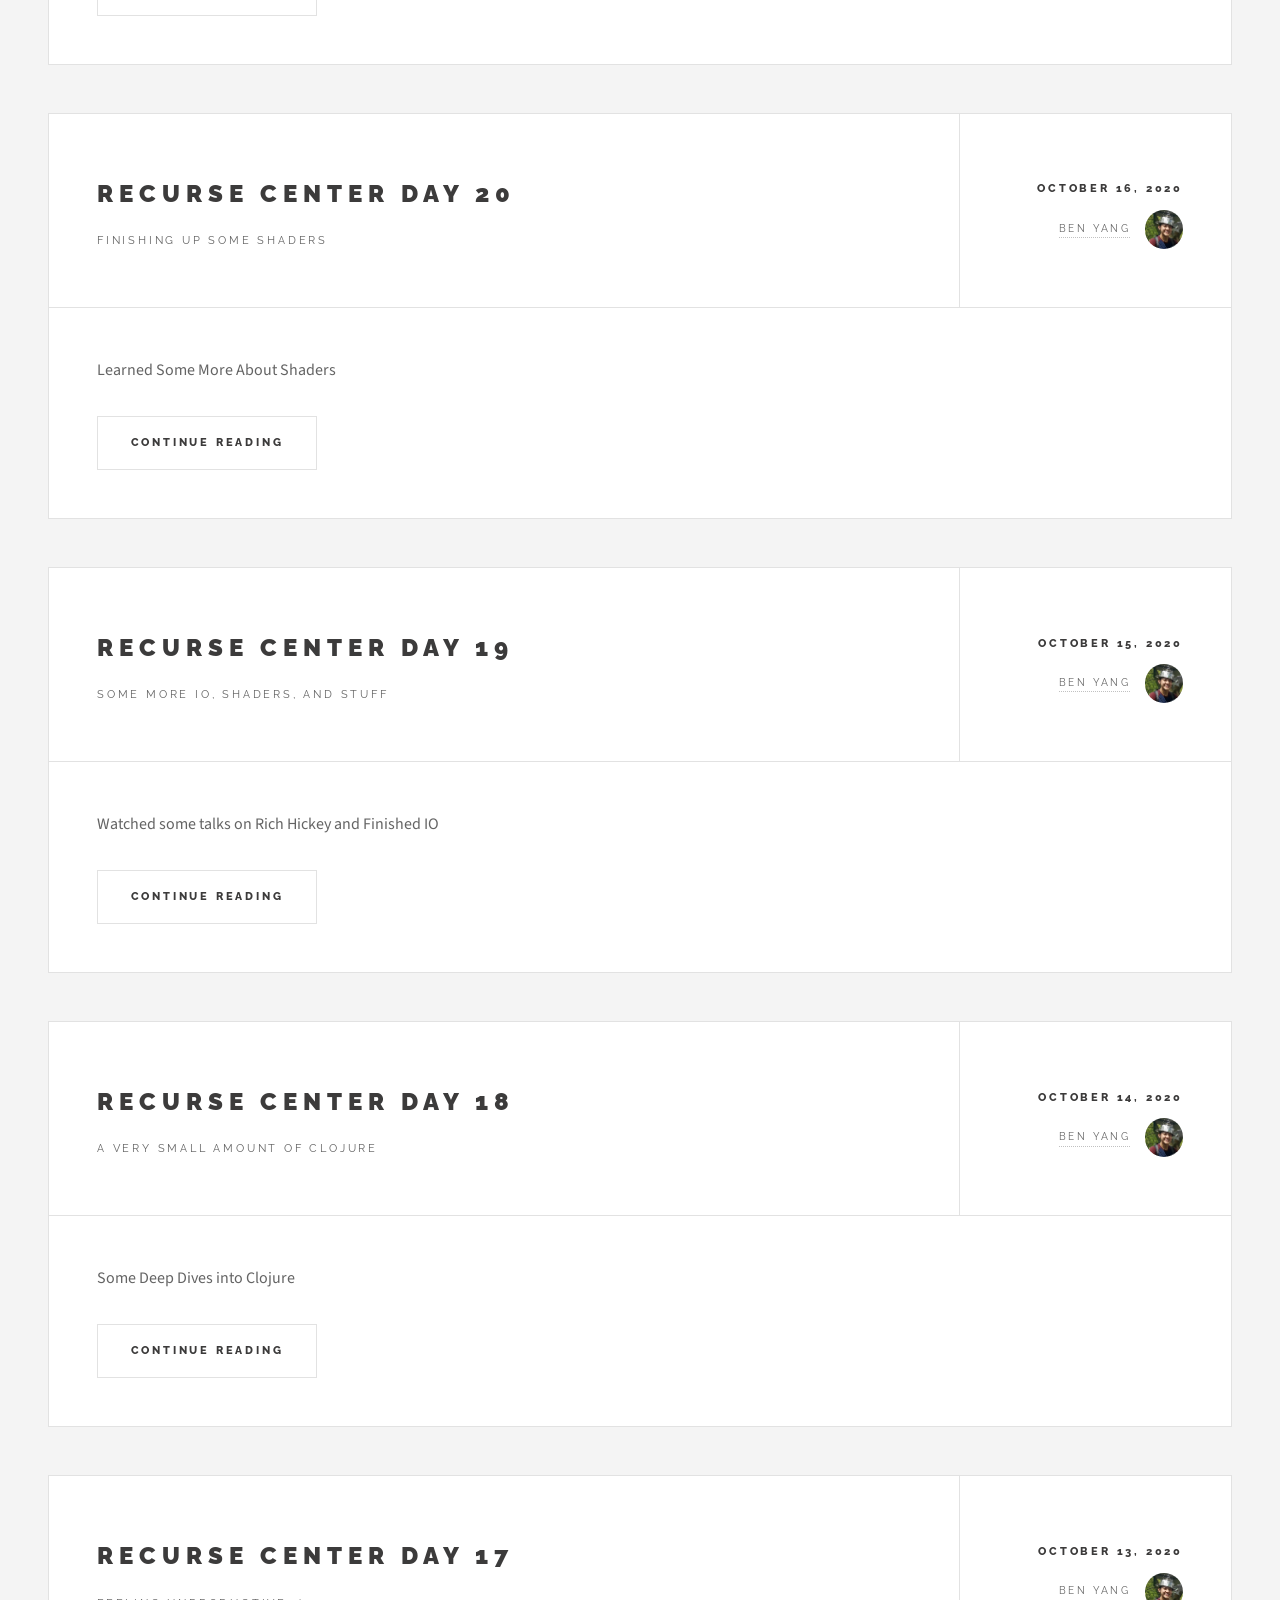
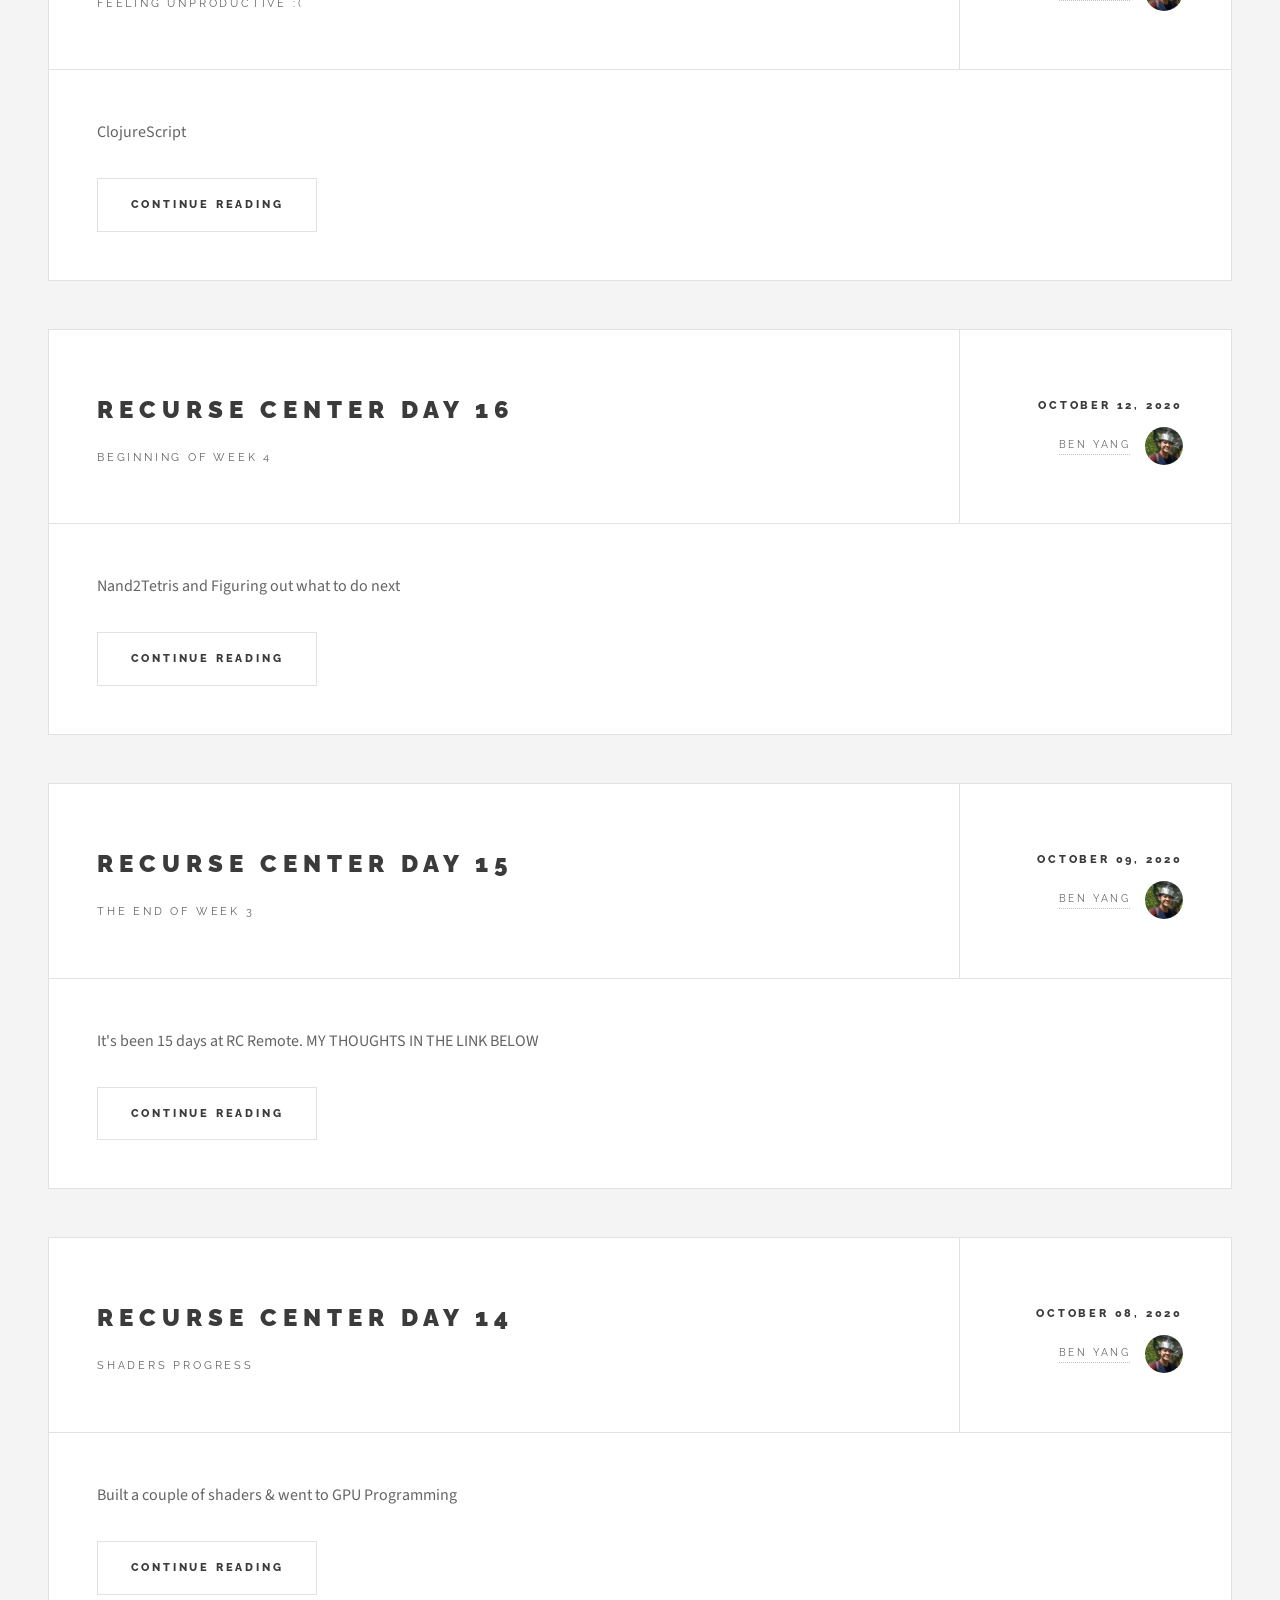
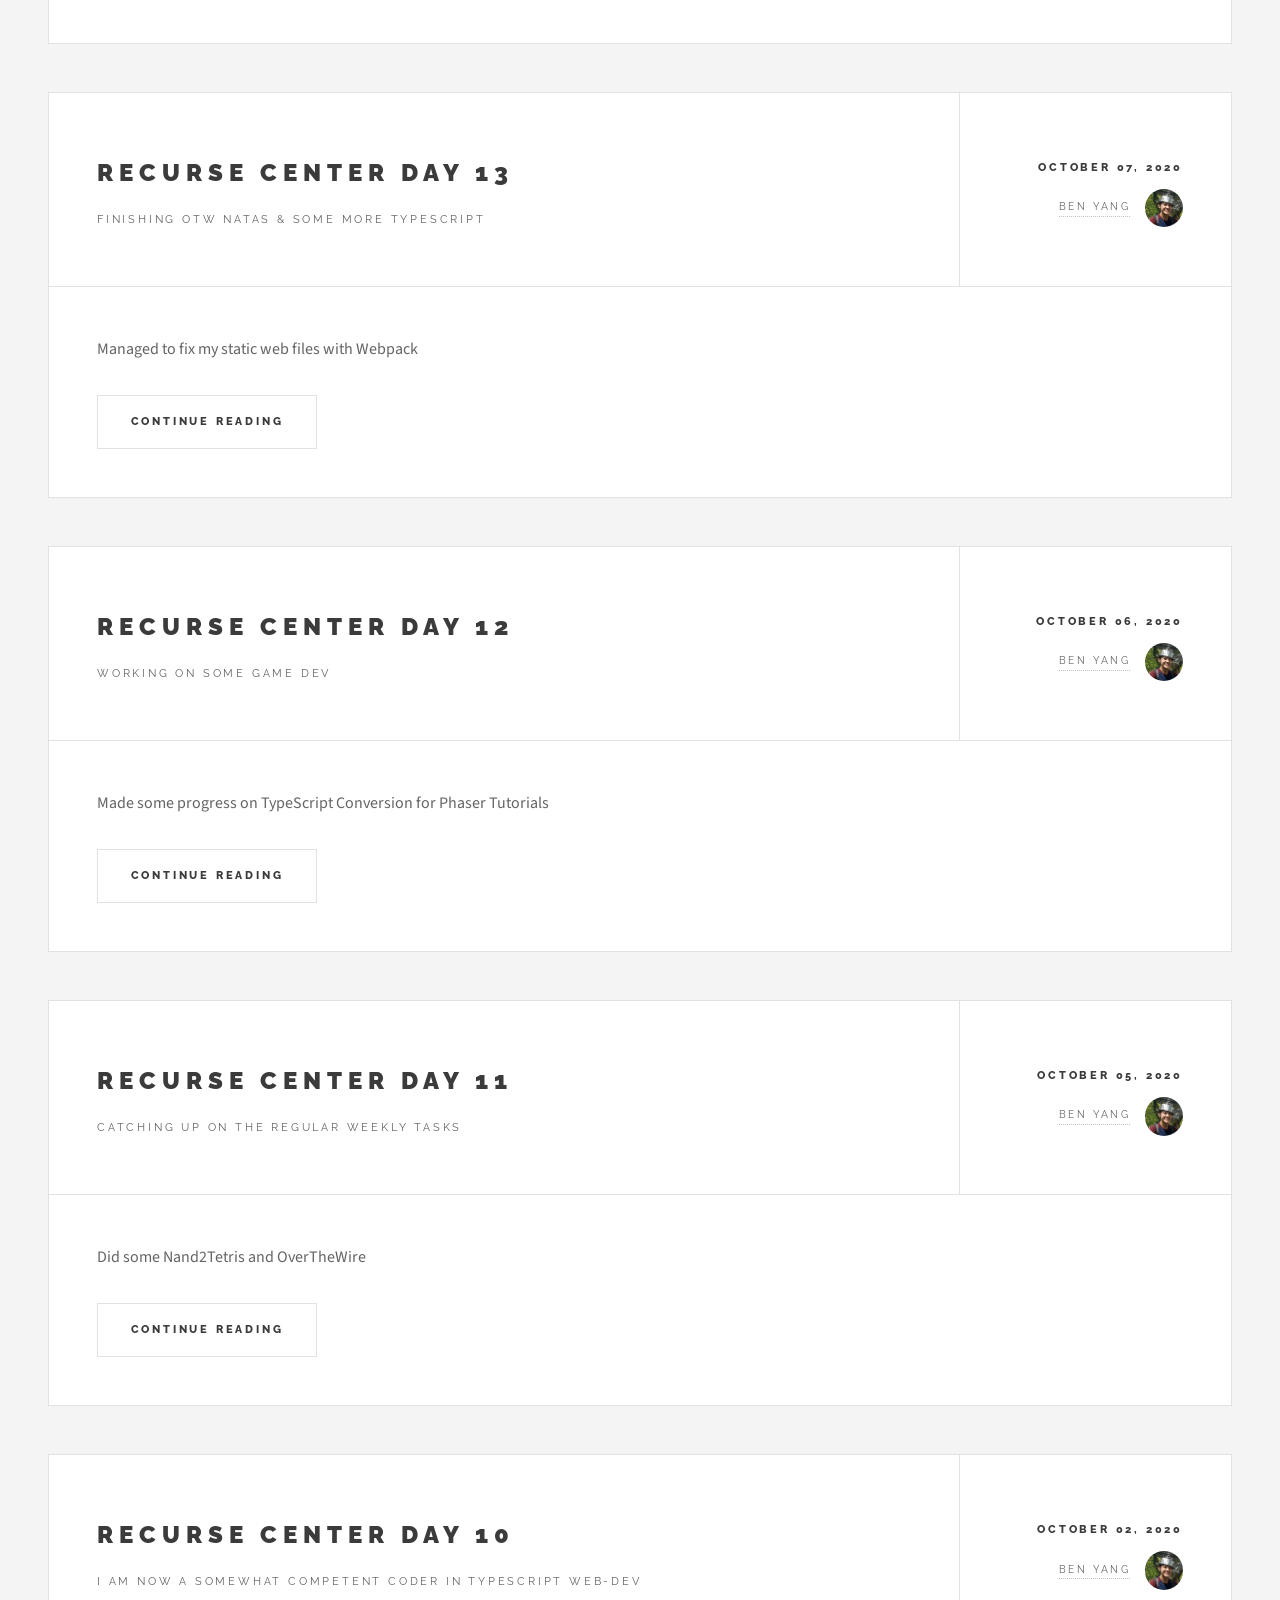
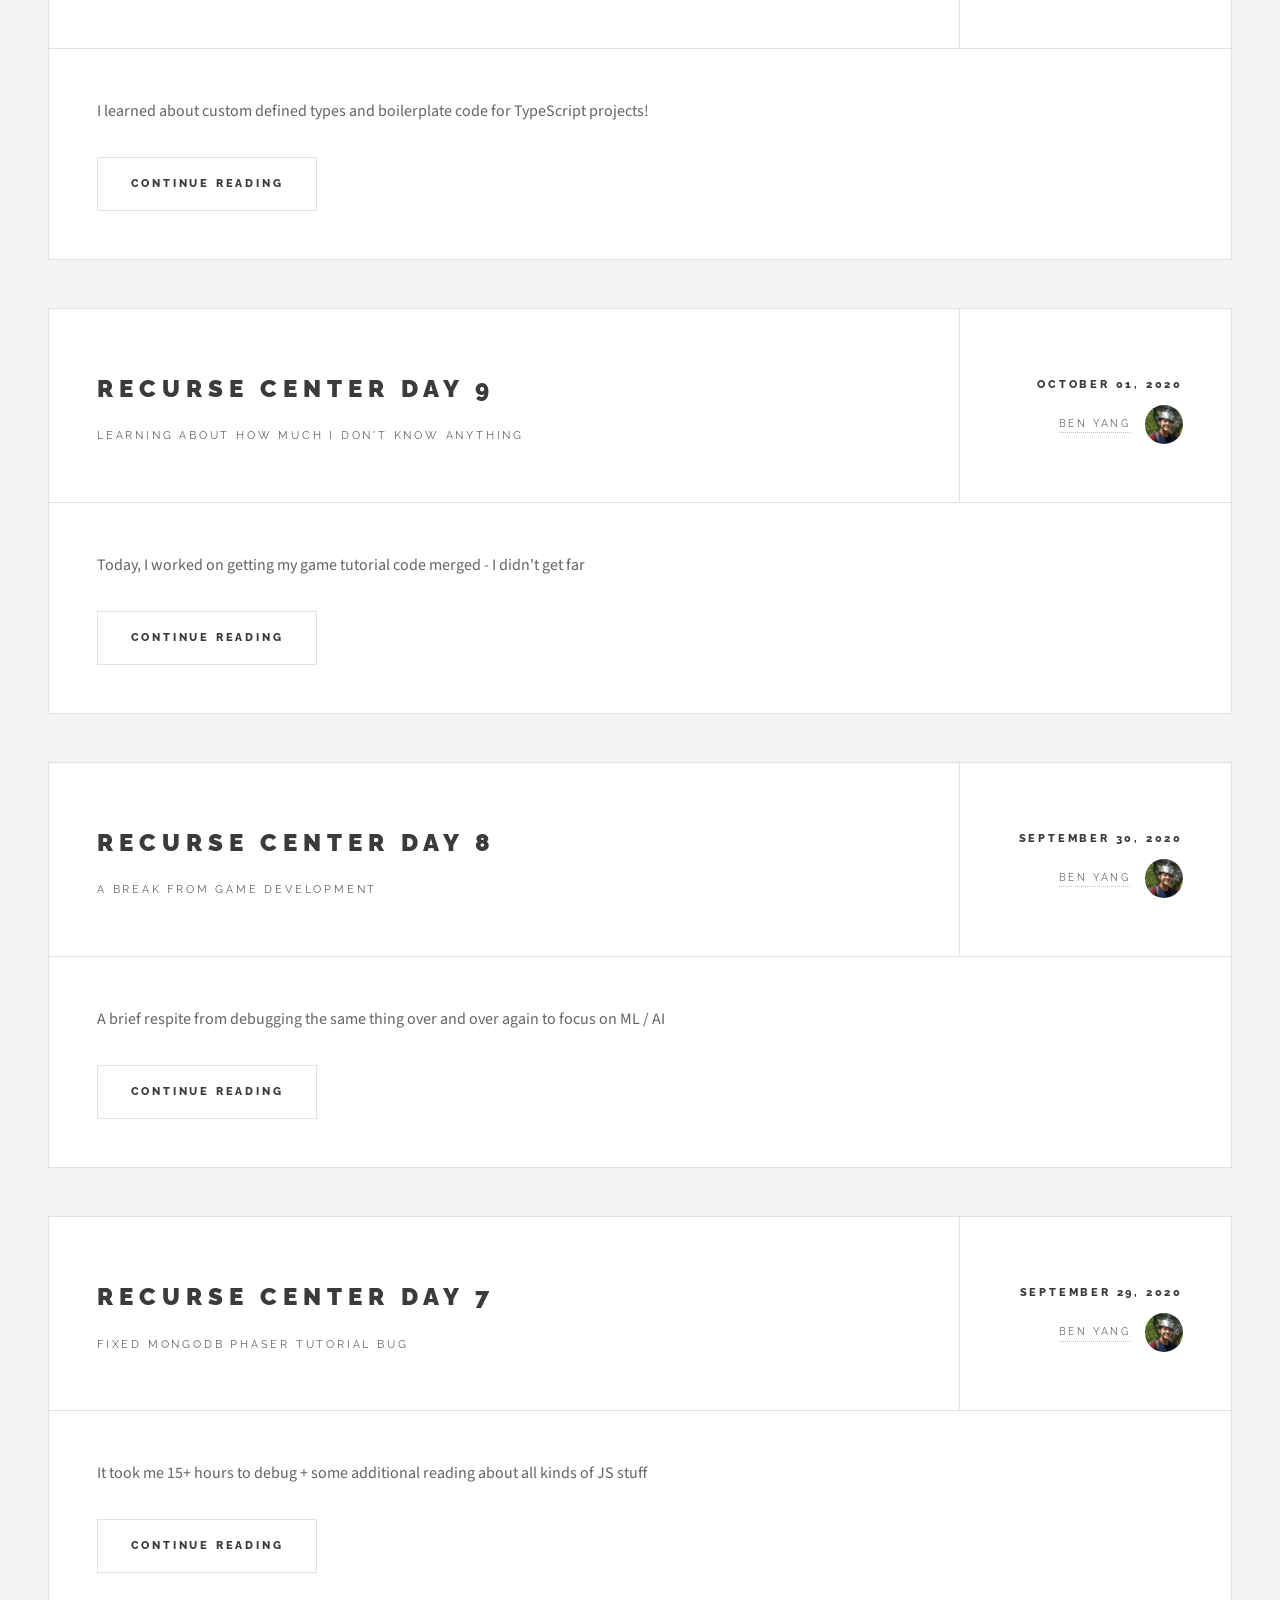
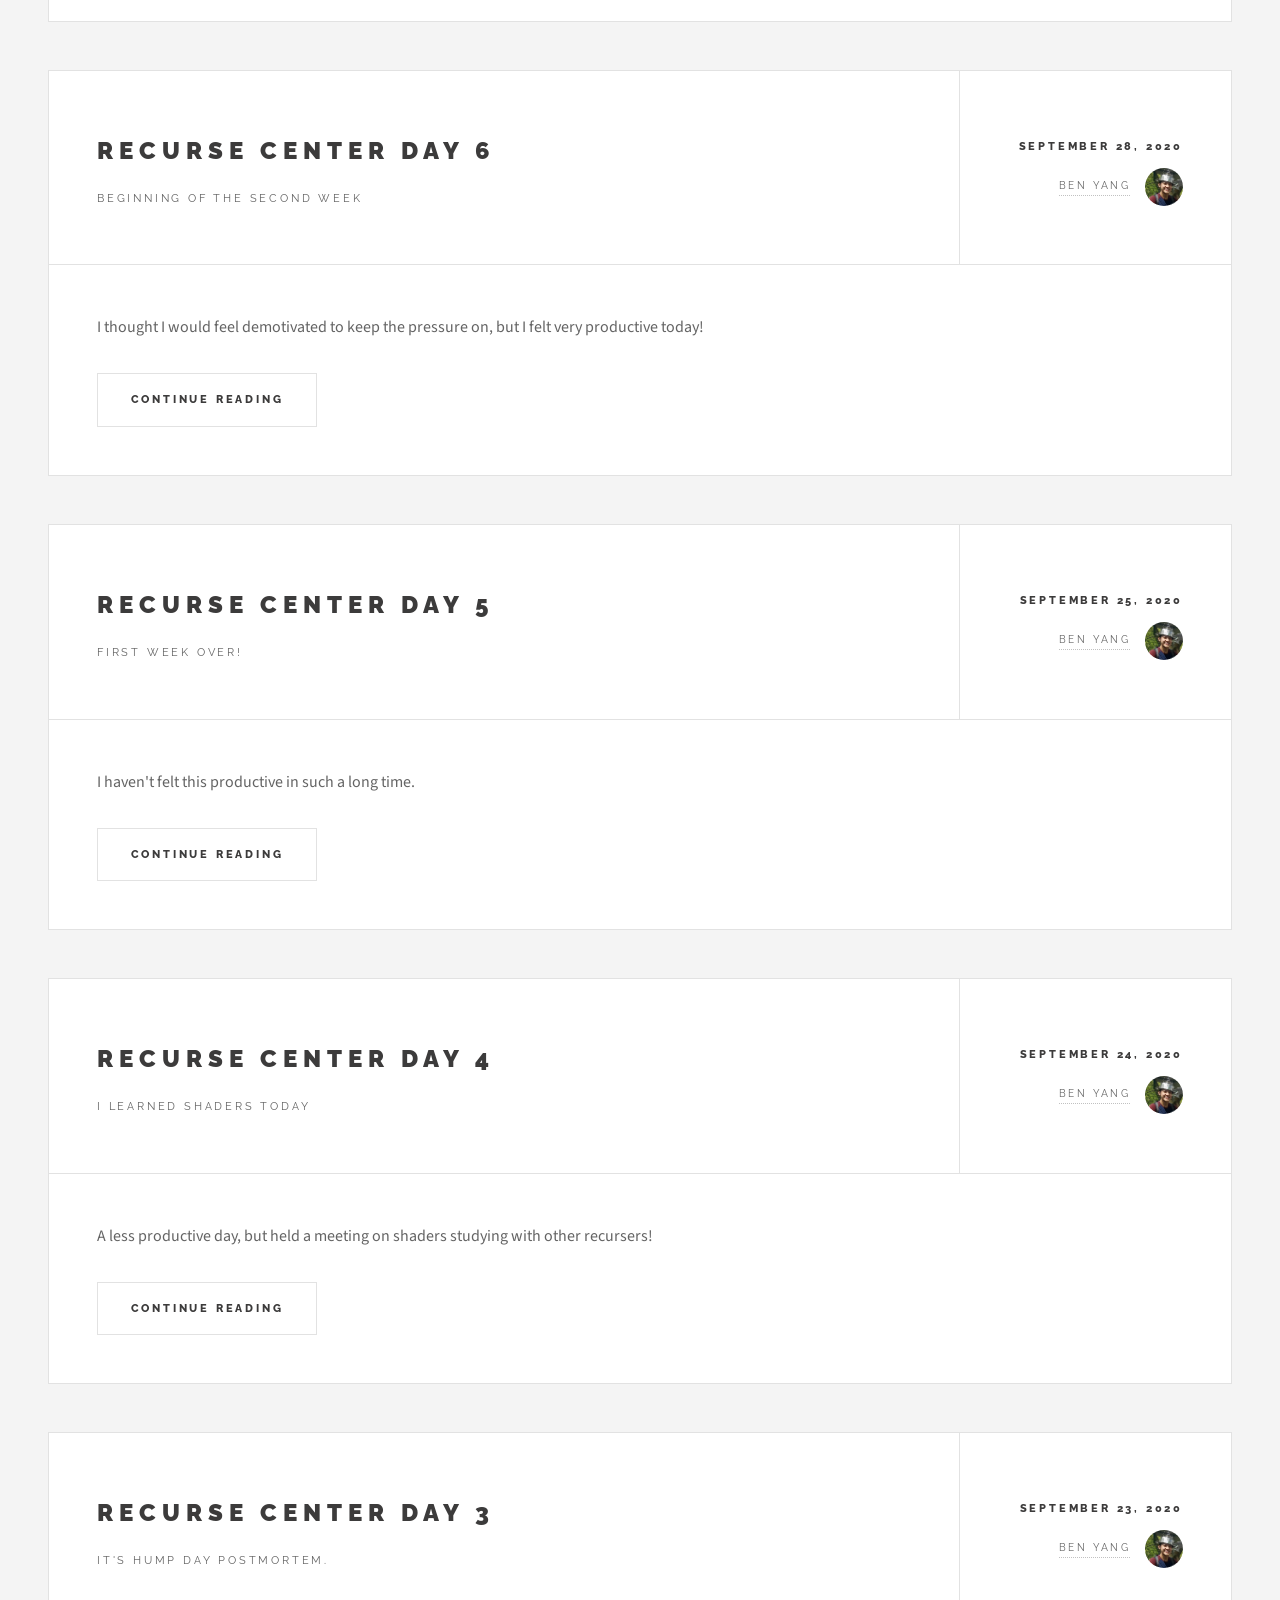
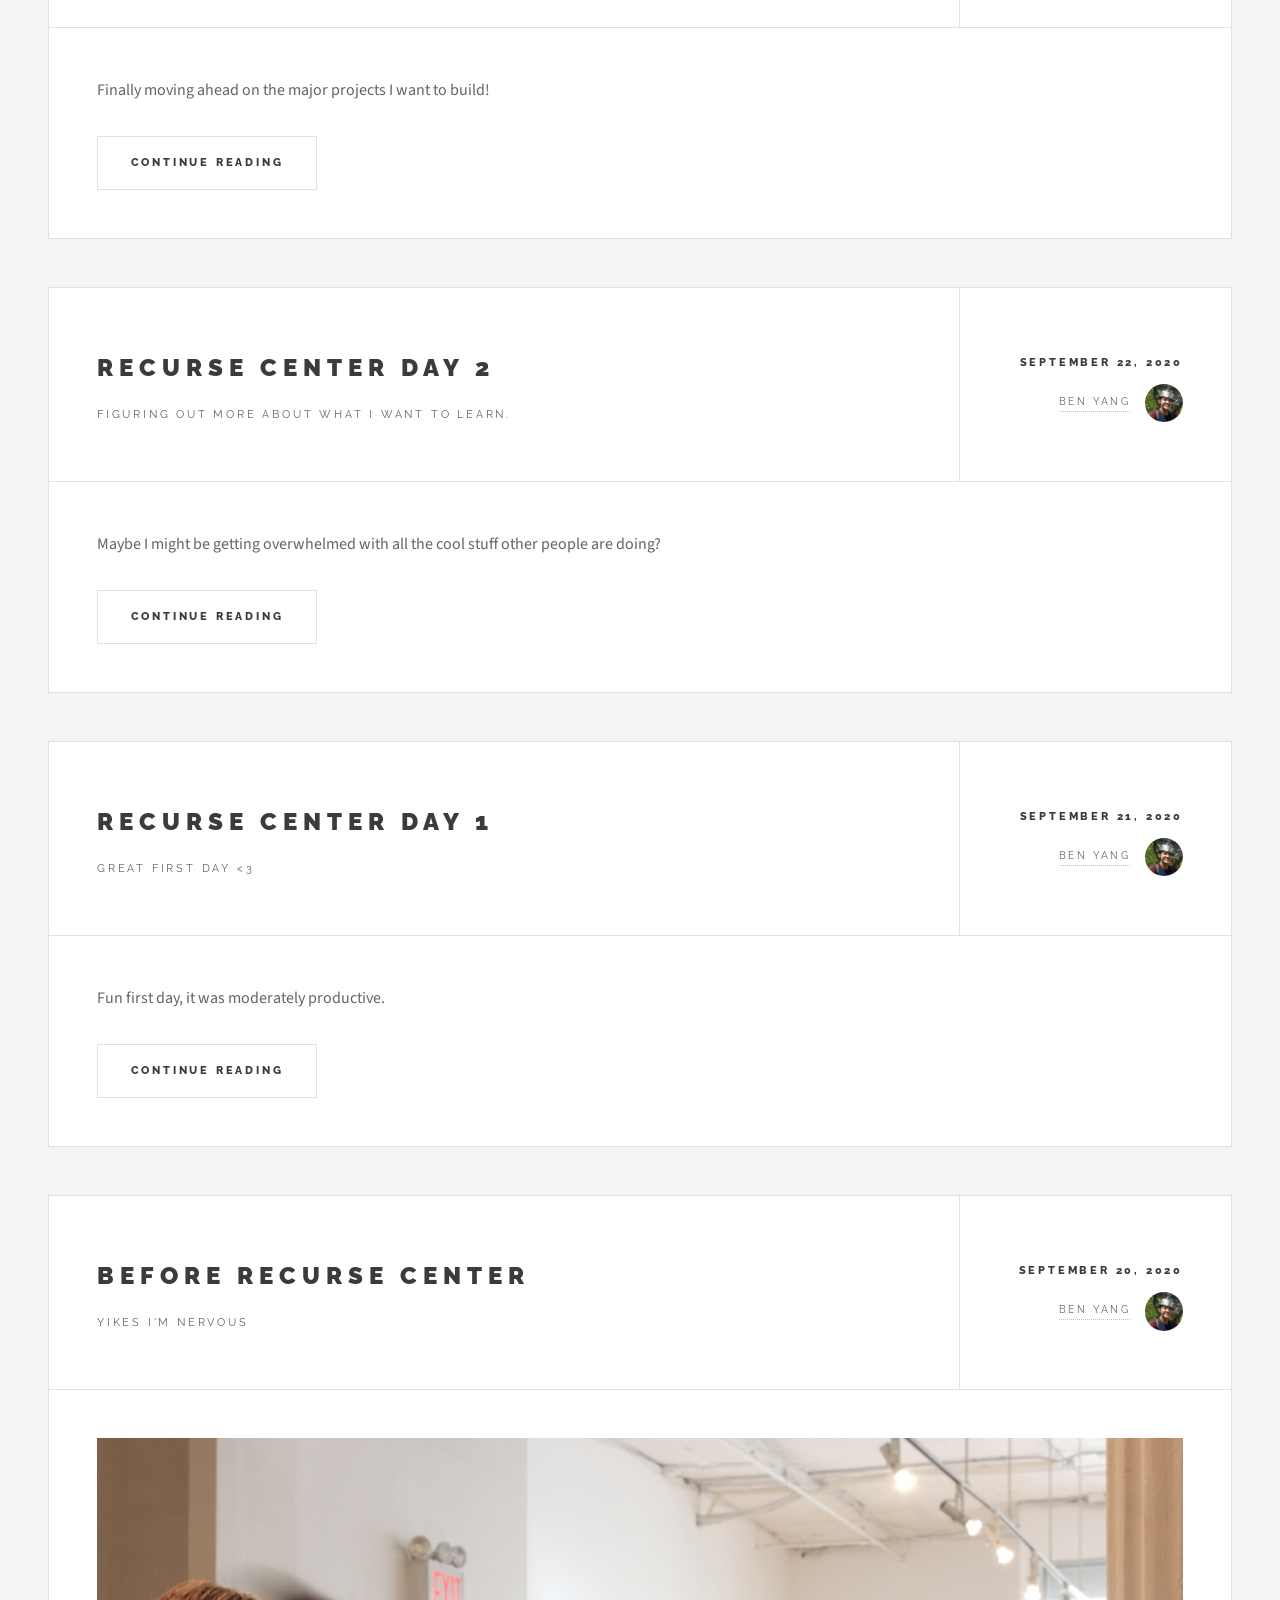
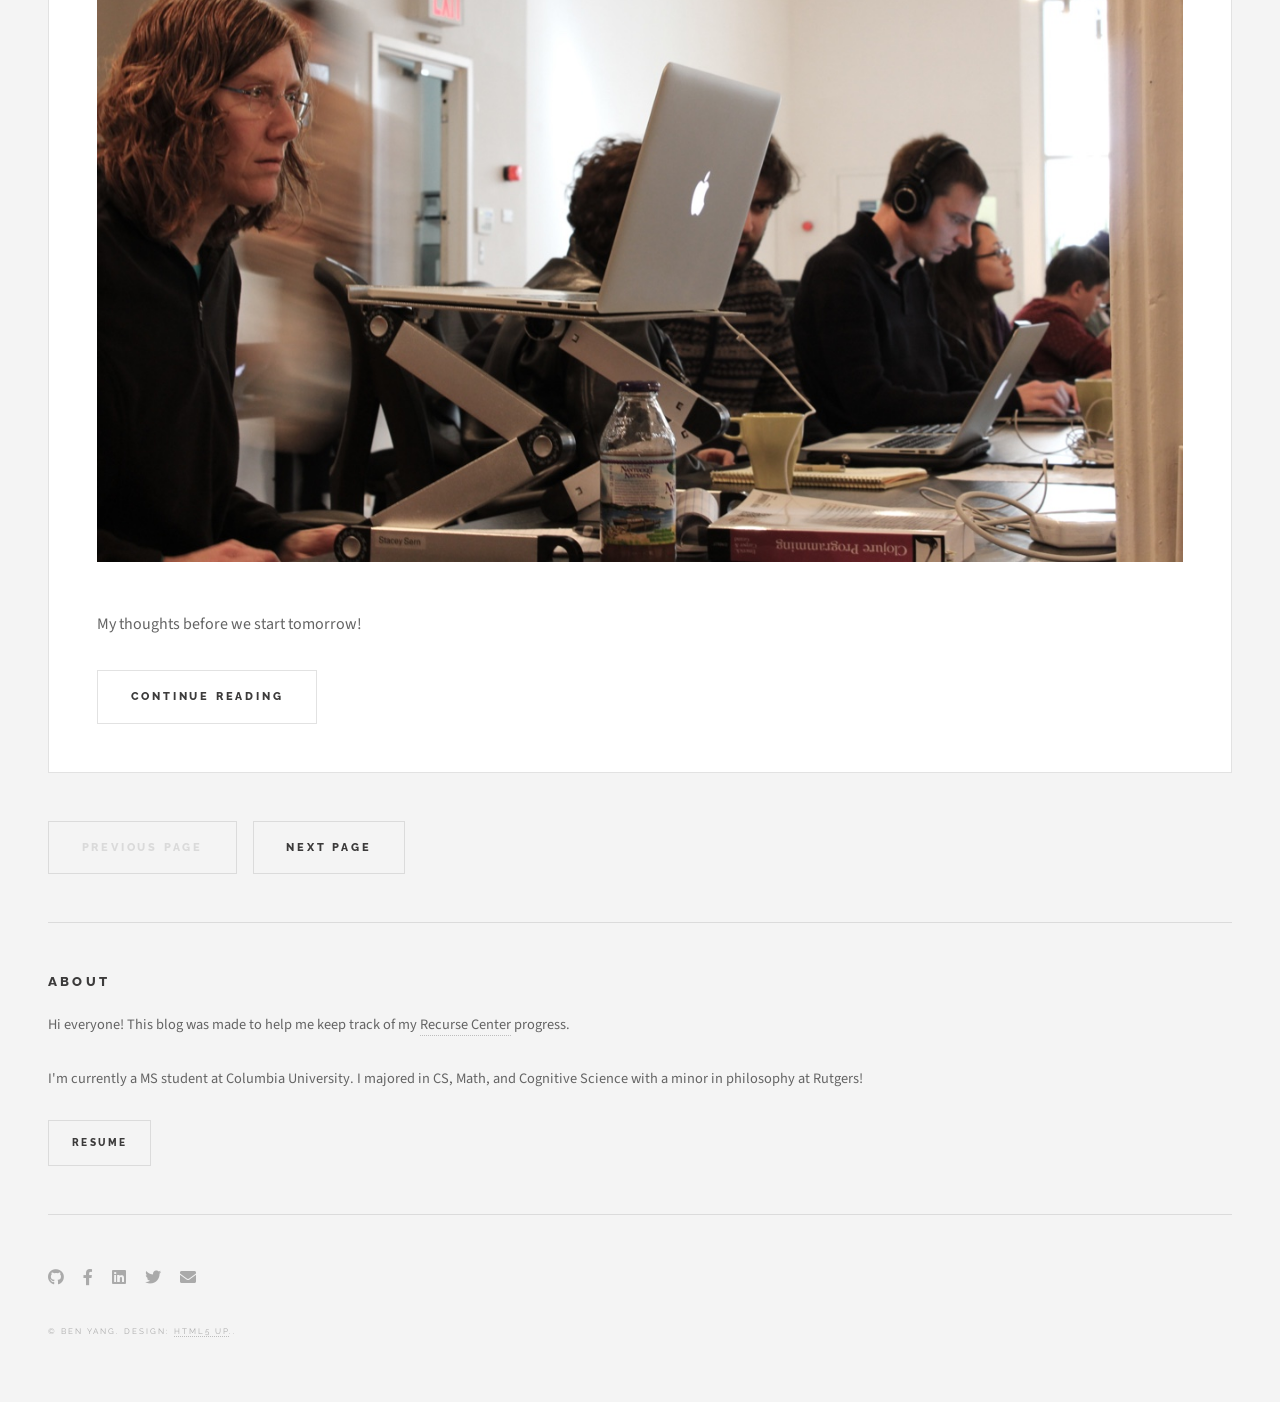
==== commit cb3516ce: "123 20" ====
--- a/index.html
+++ b/index.html
@@ -103,6 +103,85 @@
 
 				<!-- Main -->
 				<div id="main">
+					<article class="post">
+						<header>
+							<div class="title">
+								<h2><a href="rc23.html">Recurse Center Day 23</a></h2>
+								<p>Deep Dive into Clojure</p>
+							</div>
+							<div class="meta">
+								<time class="published" datetime="2020-10-21">October 21, 2020</time>
+								<a href="#" class="author"><span class="name">Ben Yang</span><img src="images/myface.png" alt="" /></a>
+							</div>
+						</header>
+						<!--<a href="rc1.html" class="image featured"><img src="images/recursestock.jpg" alt="" /></a>-->
+						<p>Lots and lots of Clojure today</p>
+						<footer>
+							<ul class="actions">
+								<li><a href="rc23.html" class="button large">Continue Reading</a></li>
+							</ul>
+							<!--
+							<ul class="stats">
+								<li><a href="#">General</a></li>
+								<li><a href="#" class="icon solid fa-heart">28</a></li>
+								<li><a href="#" class="icon solid fa-comment">128</a></li>
+							</ul>
+							-->
+						</footer>
+					</article>
+					<article class="post">
+						<header>
+							<div class="title">
+								<h2><a href="rc22.html">Recurse Center Day 22</a></h2>
+								<p>Starting Clojure</p>
+							</div>
+							<div class="meta">
+								<time class="published" datetime="2020-10-20">October 20, 2020</time>
+								<a href="#" class="author"><span class="name">Ben Yang</span><img src="images/myface.png" alt="" /></a>
+							</div>
+						</header>
+						<!--<a href="rc1.html" class="image featured"><img src="images/recursestock.jpg" alt="" /></a>-->
+						<p>Starting Clojure, Much Better than Haskell :)</p>
+						<footer>
+							<ul class="actions">
+								<li><a href="rc22.html" class="button large">Continue Reading</a></li>
+							</ul>
+							<!--
+							<ul class="stats">
+								<li><a href="#">General</a></li>
+								<li><a href="#" class="icon solid fa-heart">28</a></li>
+								<li><a href="#" class="icon solid fa-comment">128</a></li>
+							</ul>
+							-->
+						</footer>
+					</article>
+					<article class="post">
+						<header>
+							<div class="title">
+								<h2><a href="rc21.html">Recurse Center Day 21</a></h2>
+								<p>Catching Up on Weekly Tasks</p>
+							</div>
+							<div class="meta">
+								<time class="published" datetime="2020-10-19">October 19, 2020</time>
+								<a href="#" class="author"><span class="name">Ben Yang</span><img src="images/myface.png" alt="" /></a>
+							</div>
+						</header>
+						<!--<a href="rc1.html" class="image featured"><img src="images/recursestock.jpg" alt="" /></a>-->
+						<p>Nand2Tetris and some Shaders</p>
+						<footer>
+							<ul class="actions">
+								<li><a href="rc21.html" class="button large">Continue Reading</a></li>
+							</ul>
+							<!--
+							<ul class="stats">
+								<li><a href="#">General</a></li>
+								<li><a href="#" class="icon solid fa-heart">28</a></li>
+								<li><a href="#" class="icon solid fa-comment">128</a></li>
+							</ul>
+							-->
+						</footer>
+					</article>
+
 					<article class="post">
 						<header>
 							<div class="title">
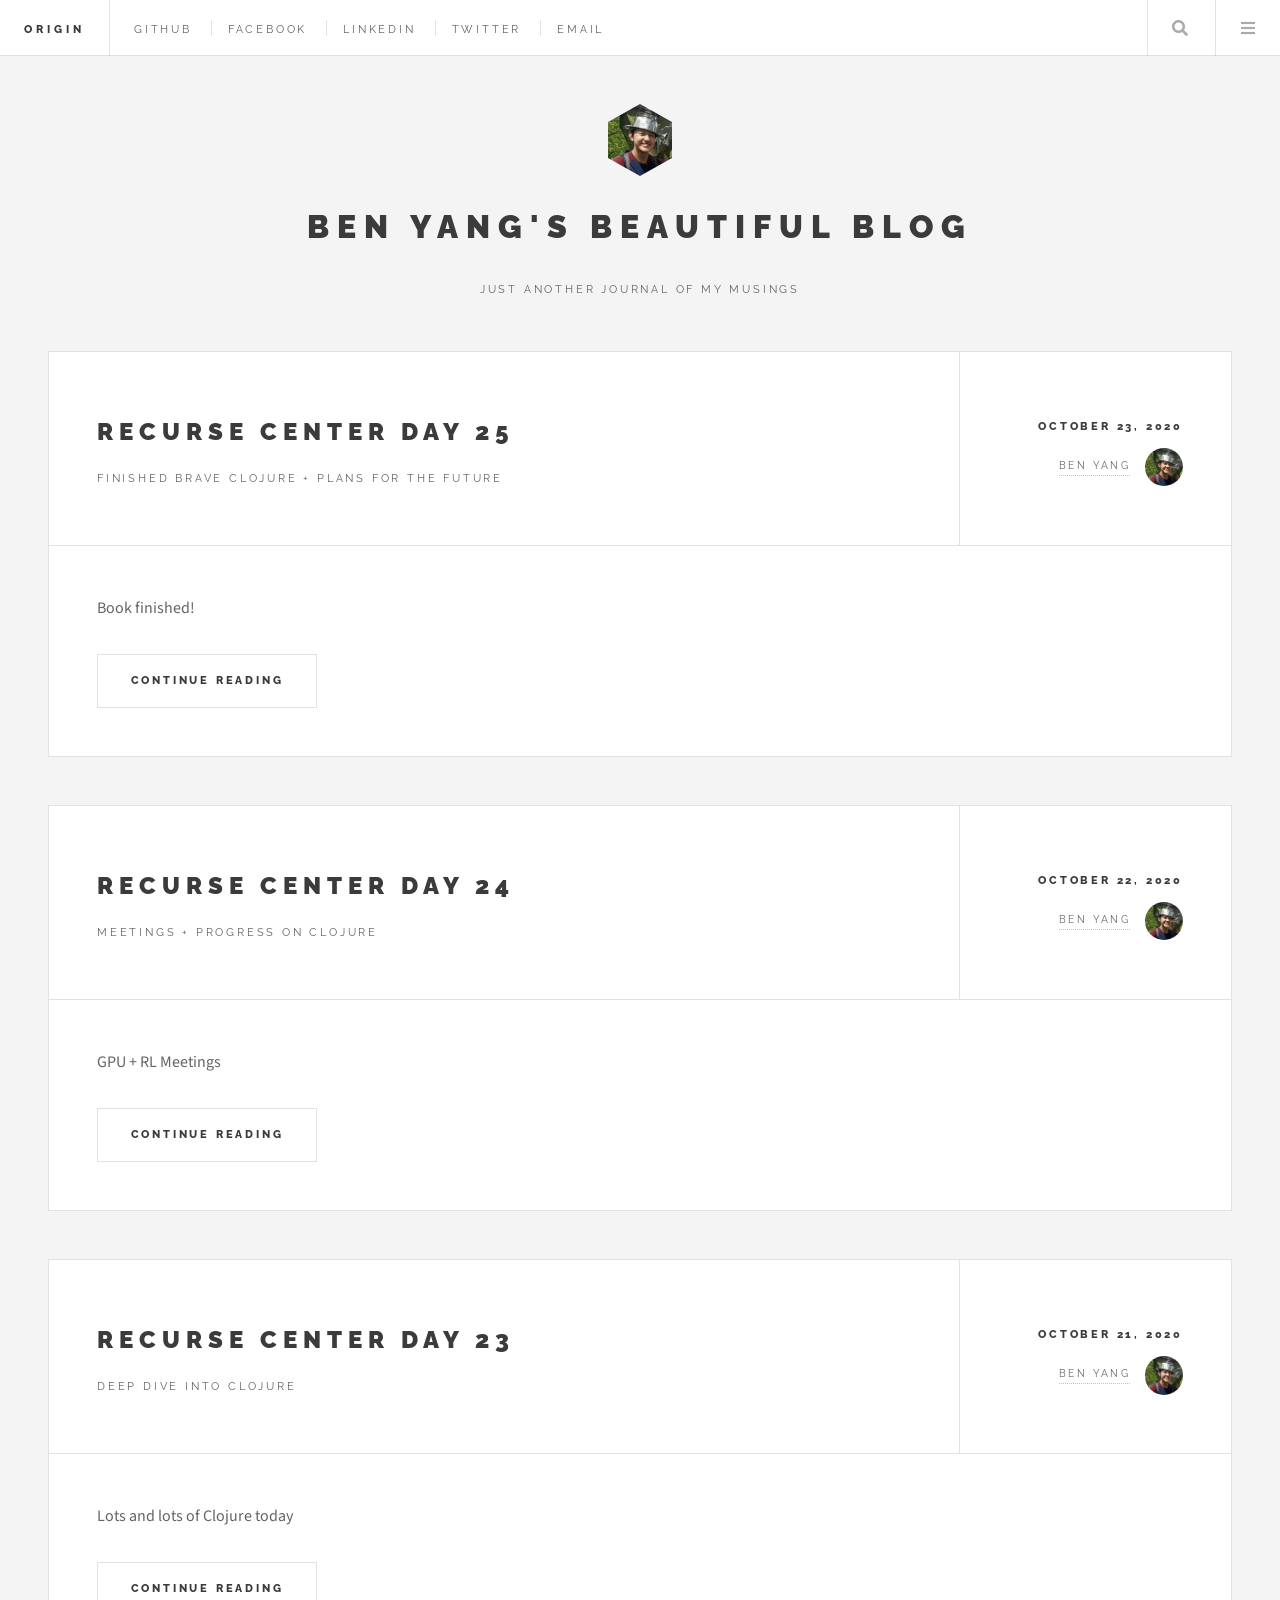
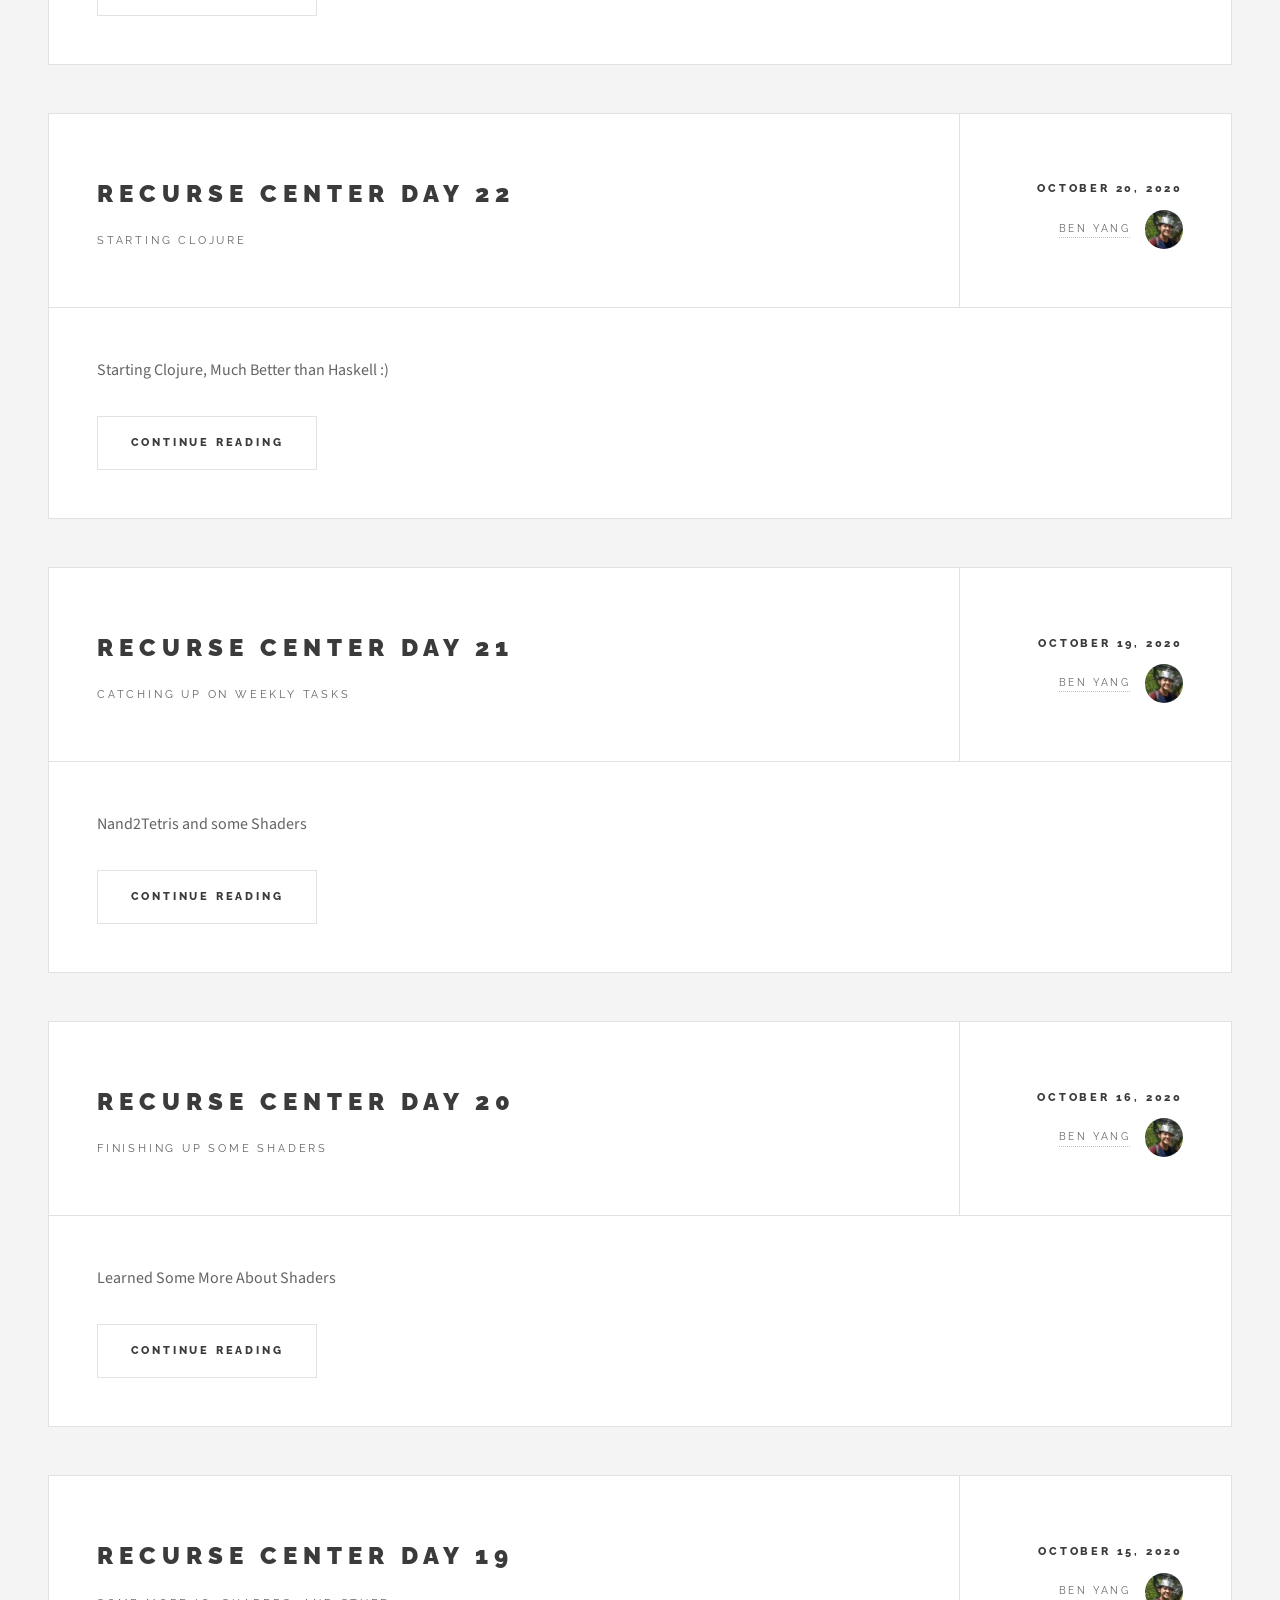
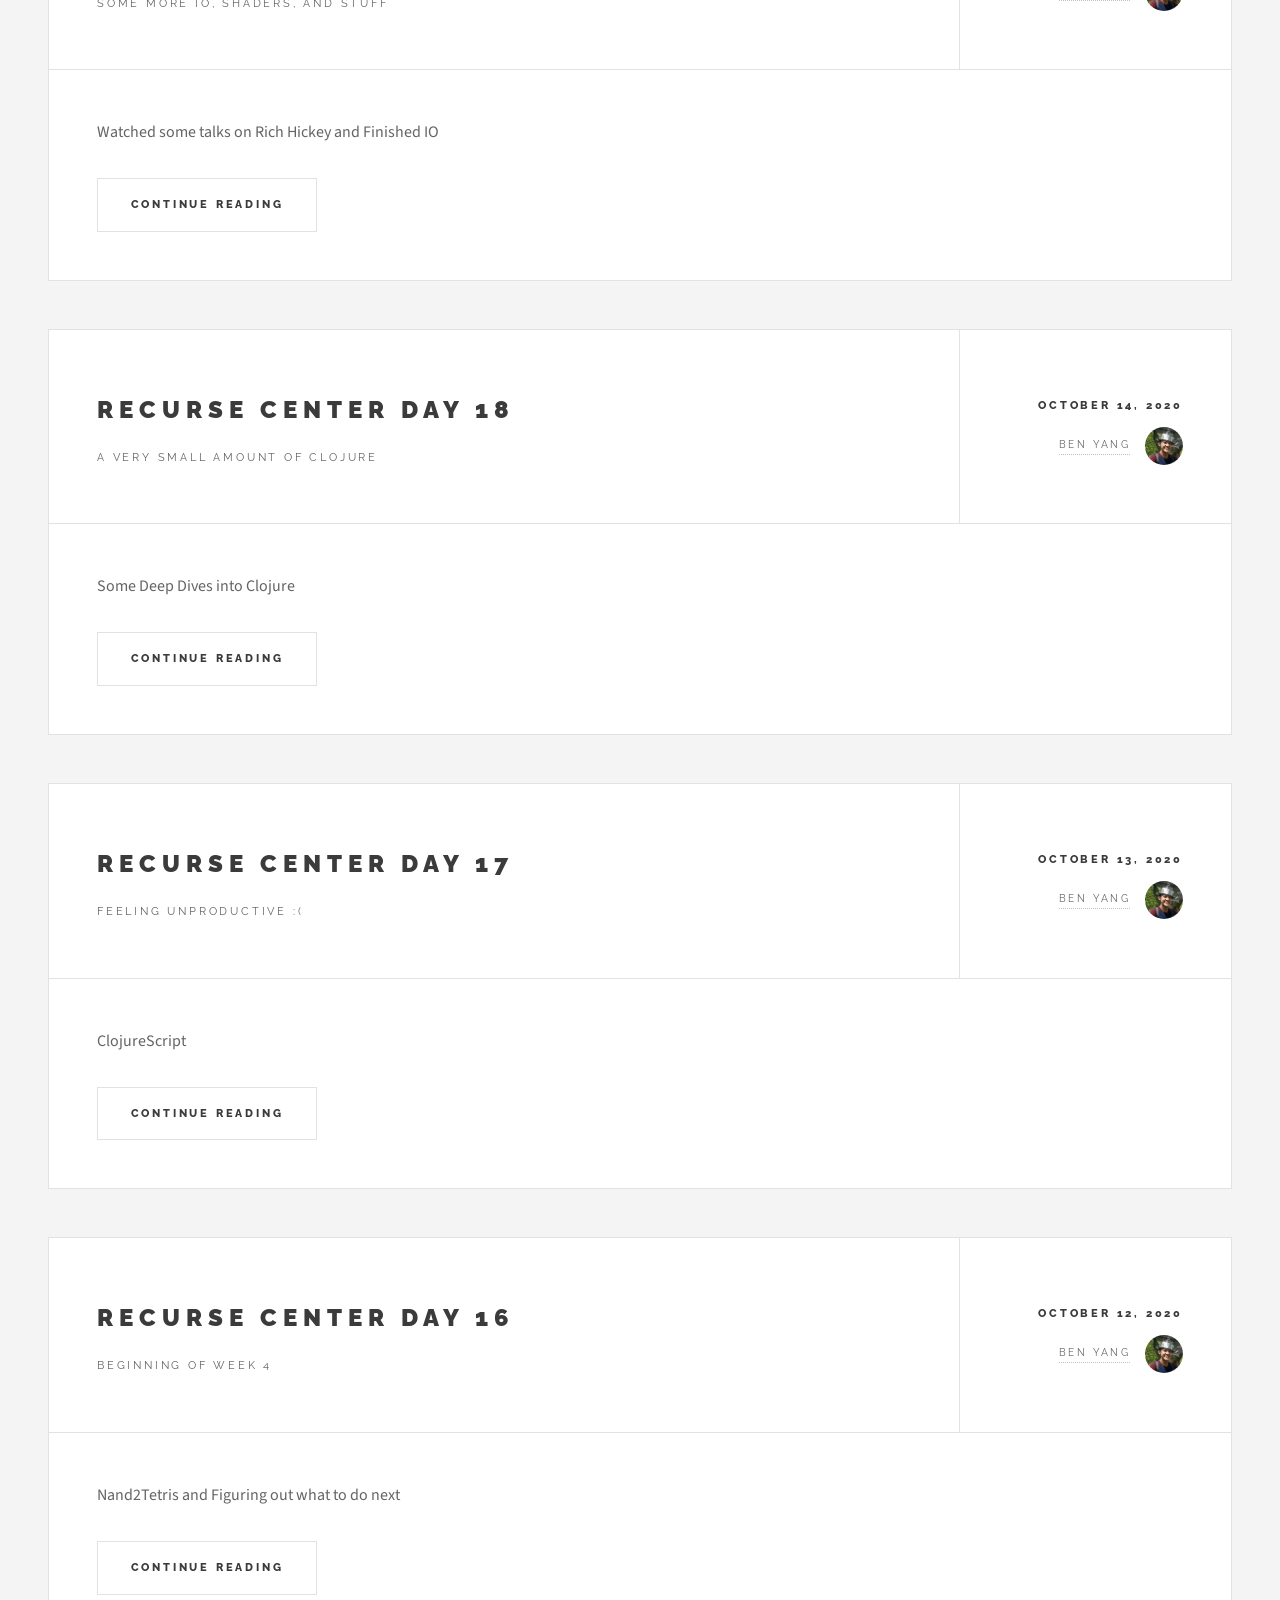
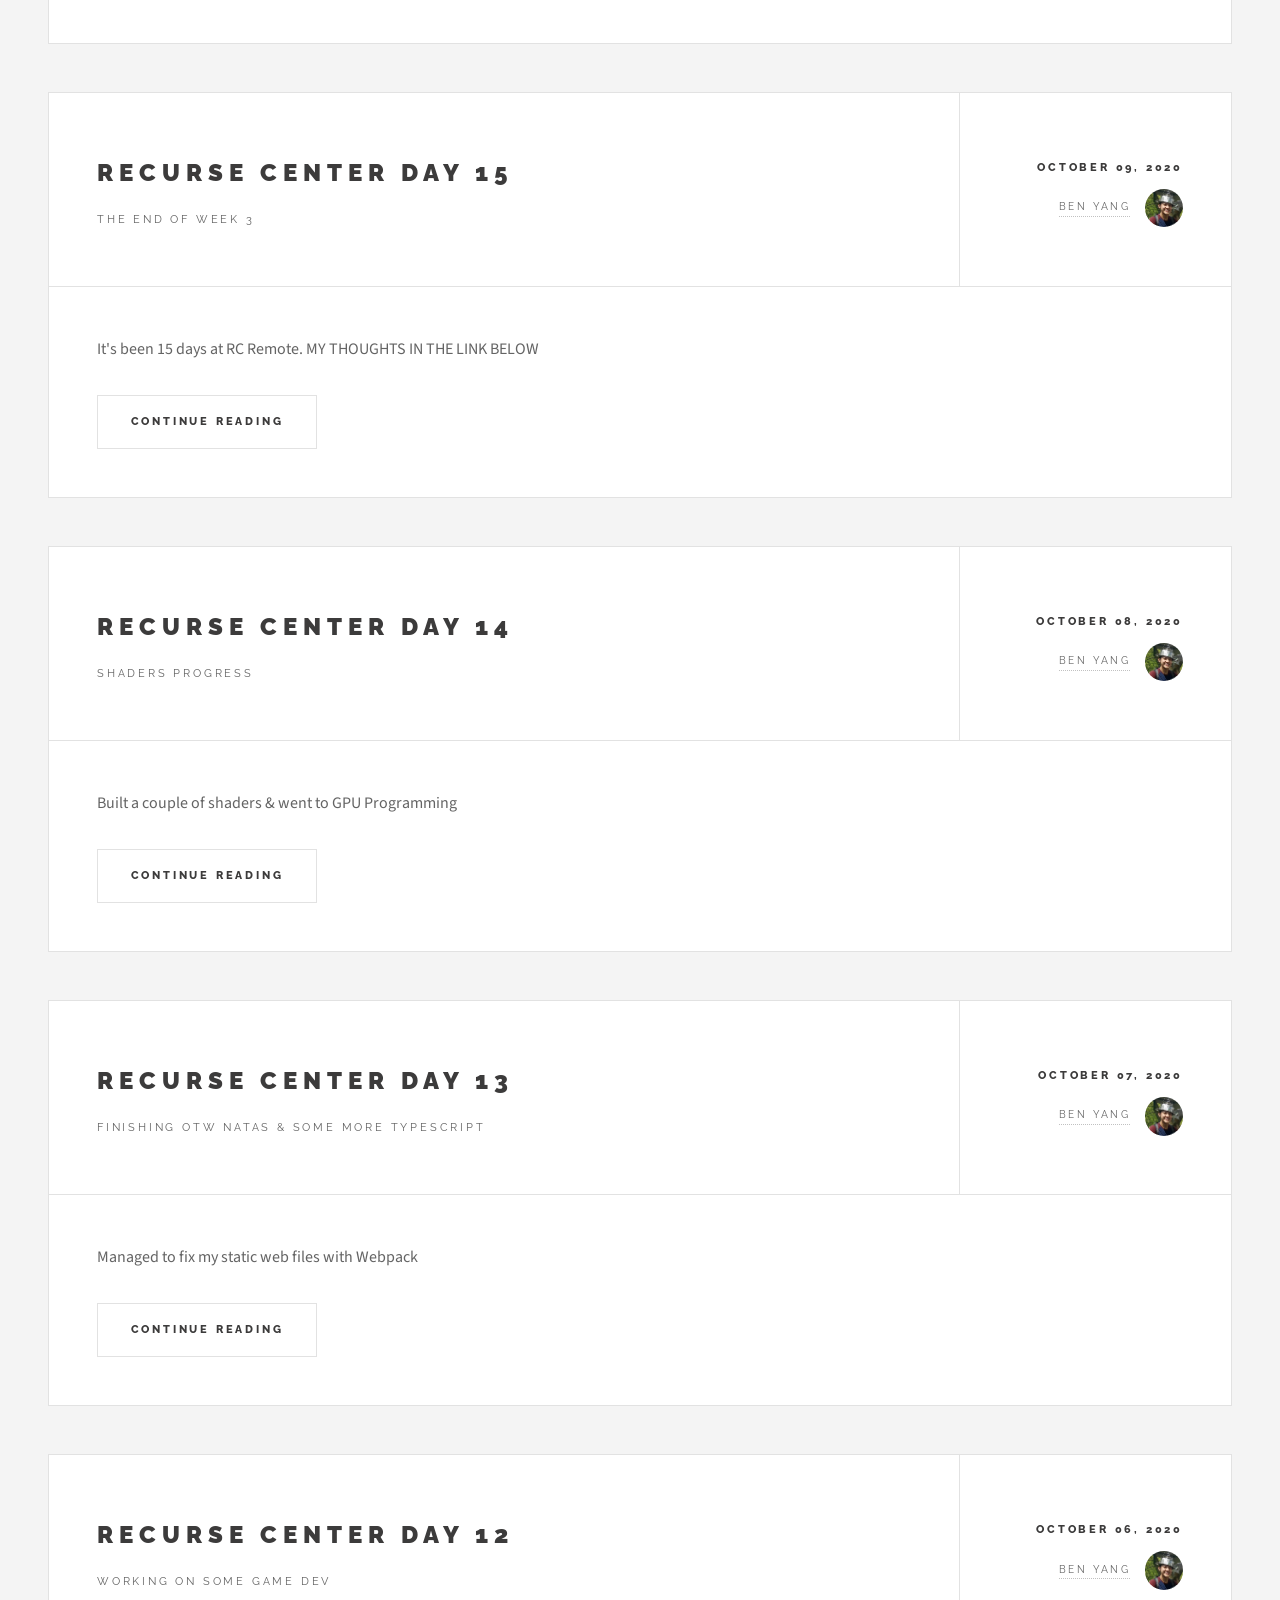
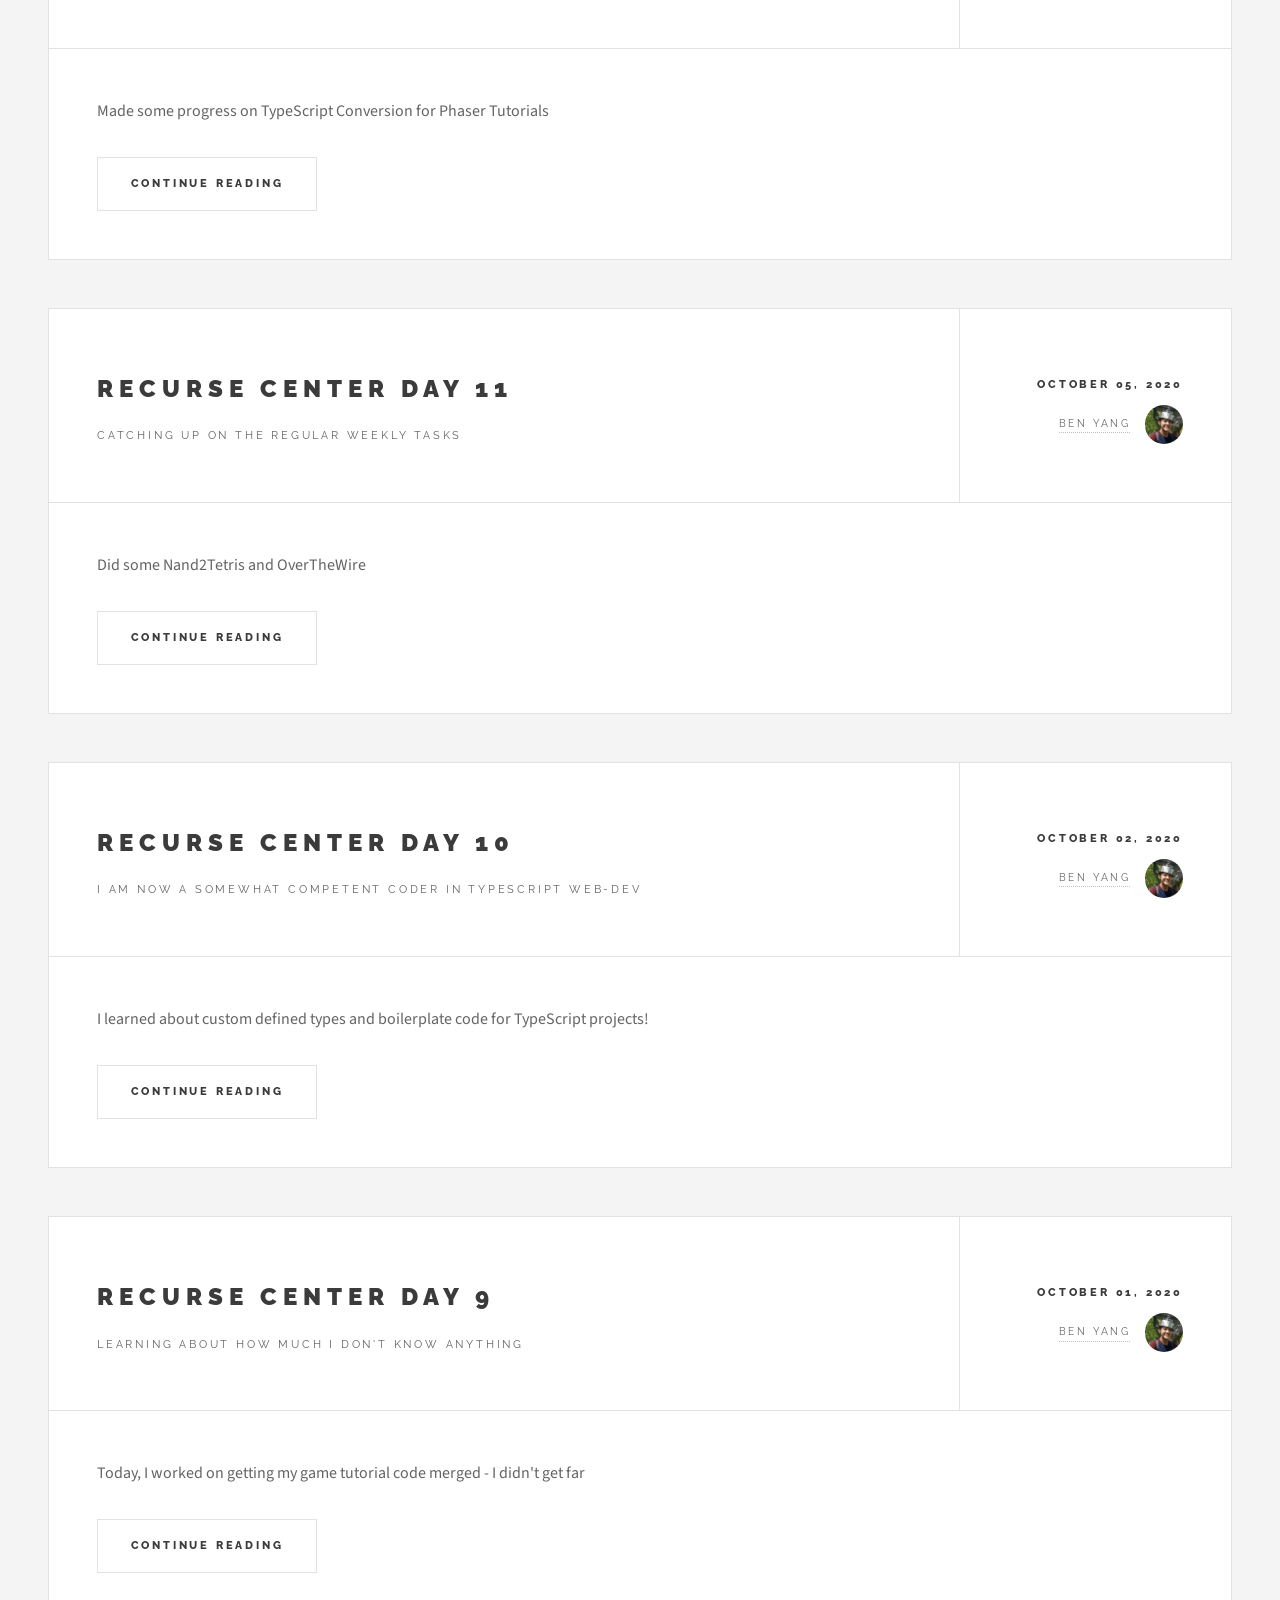
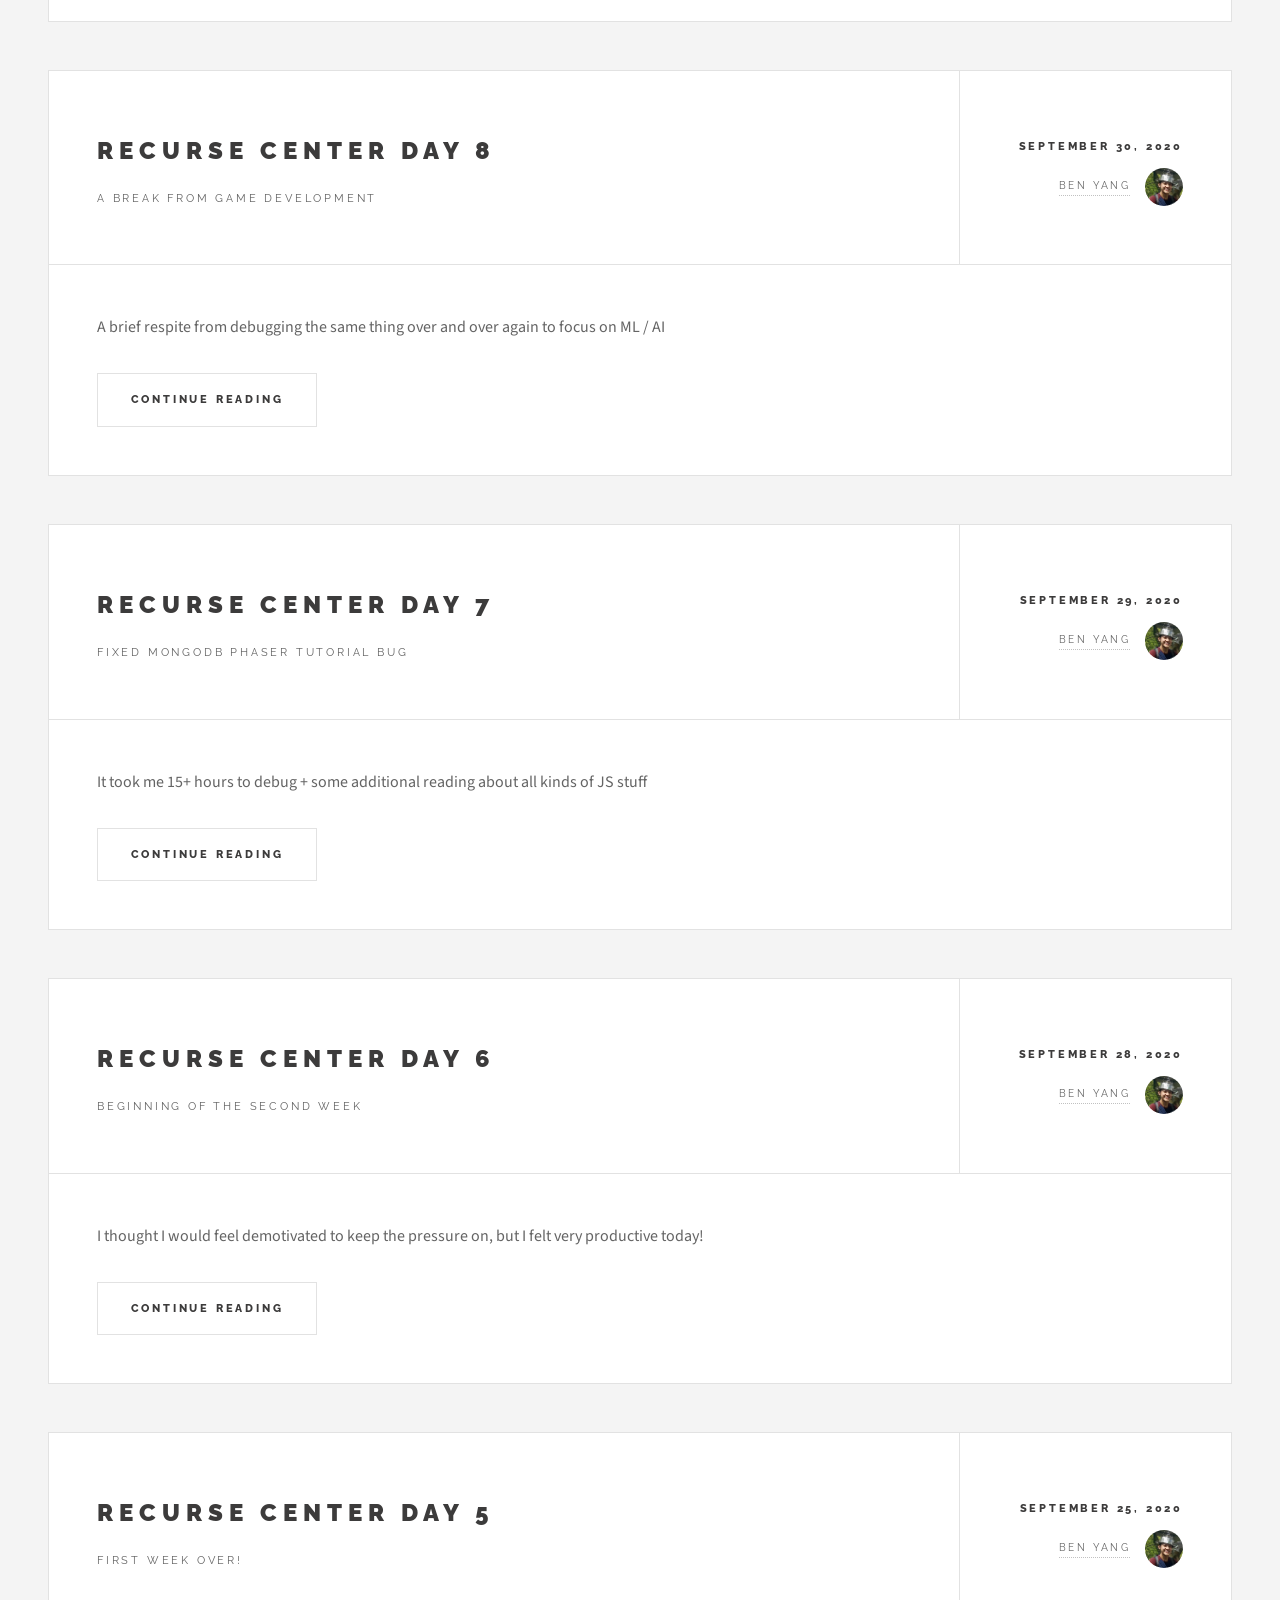
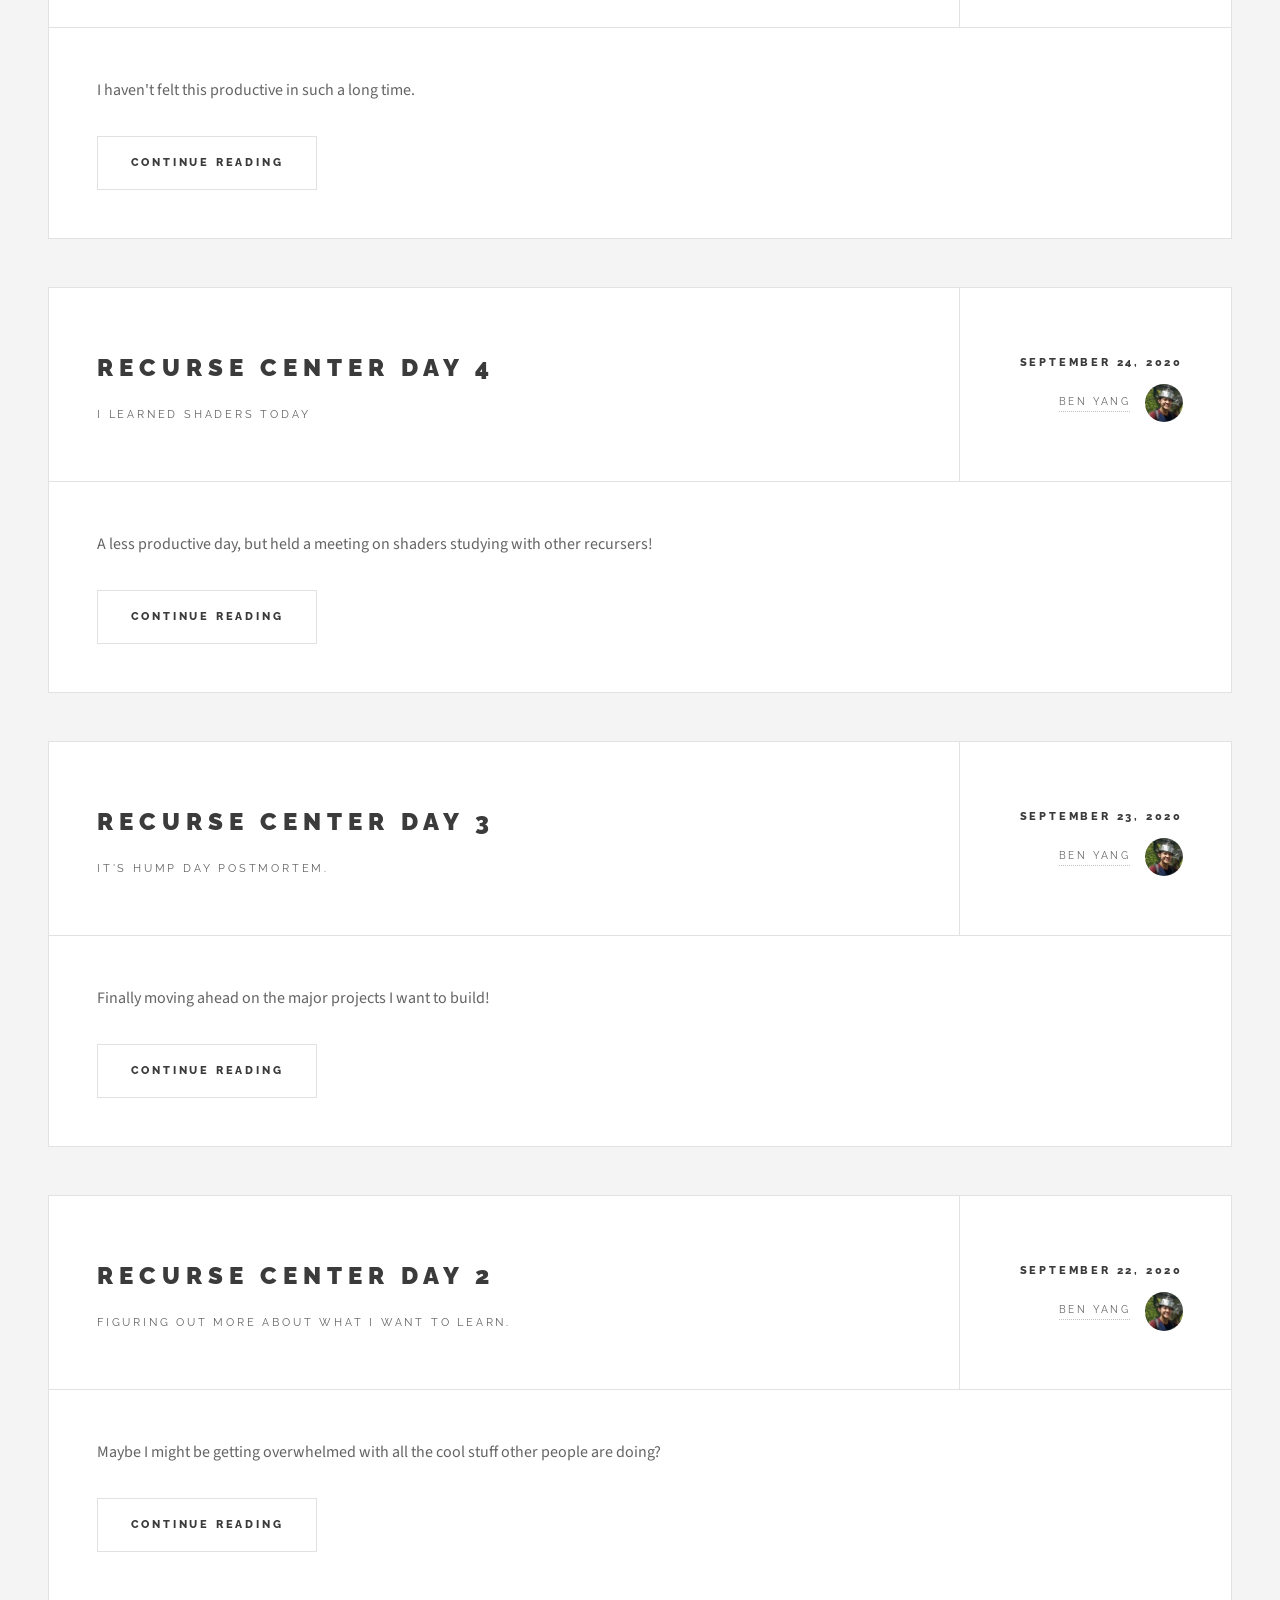
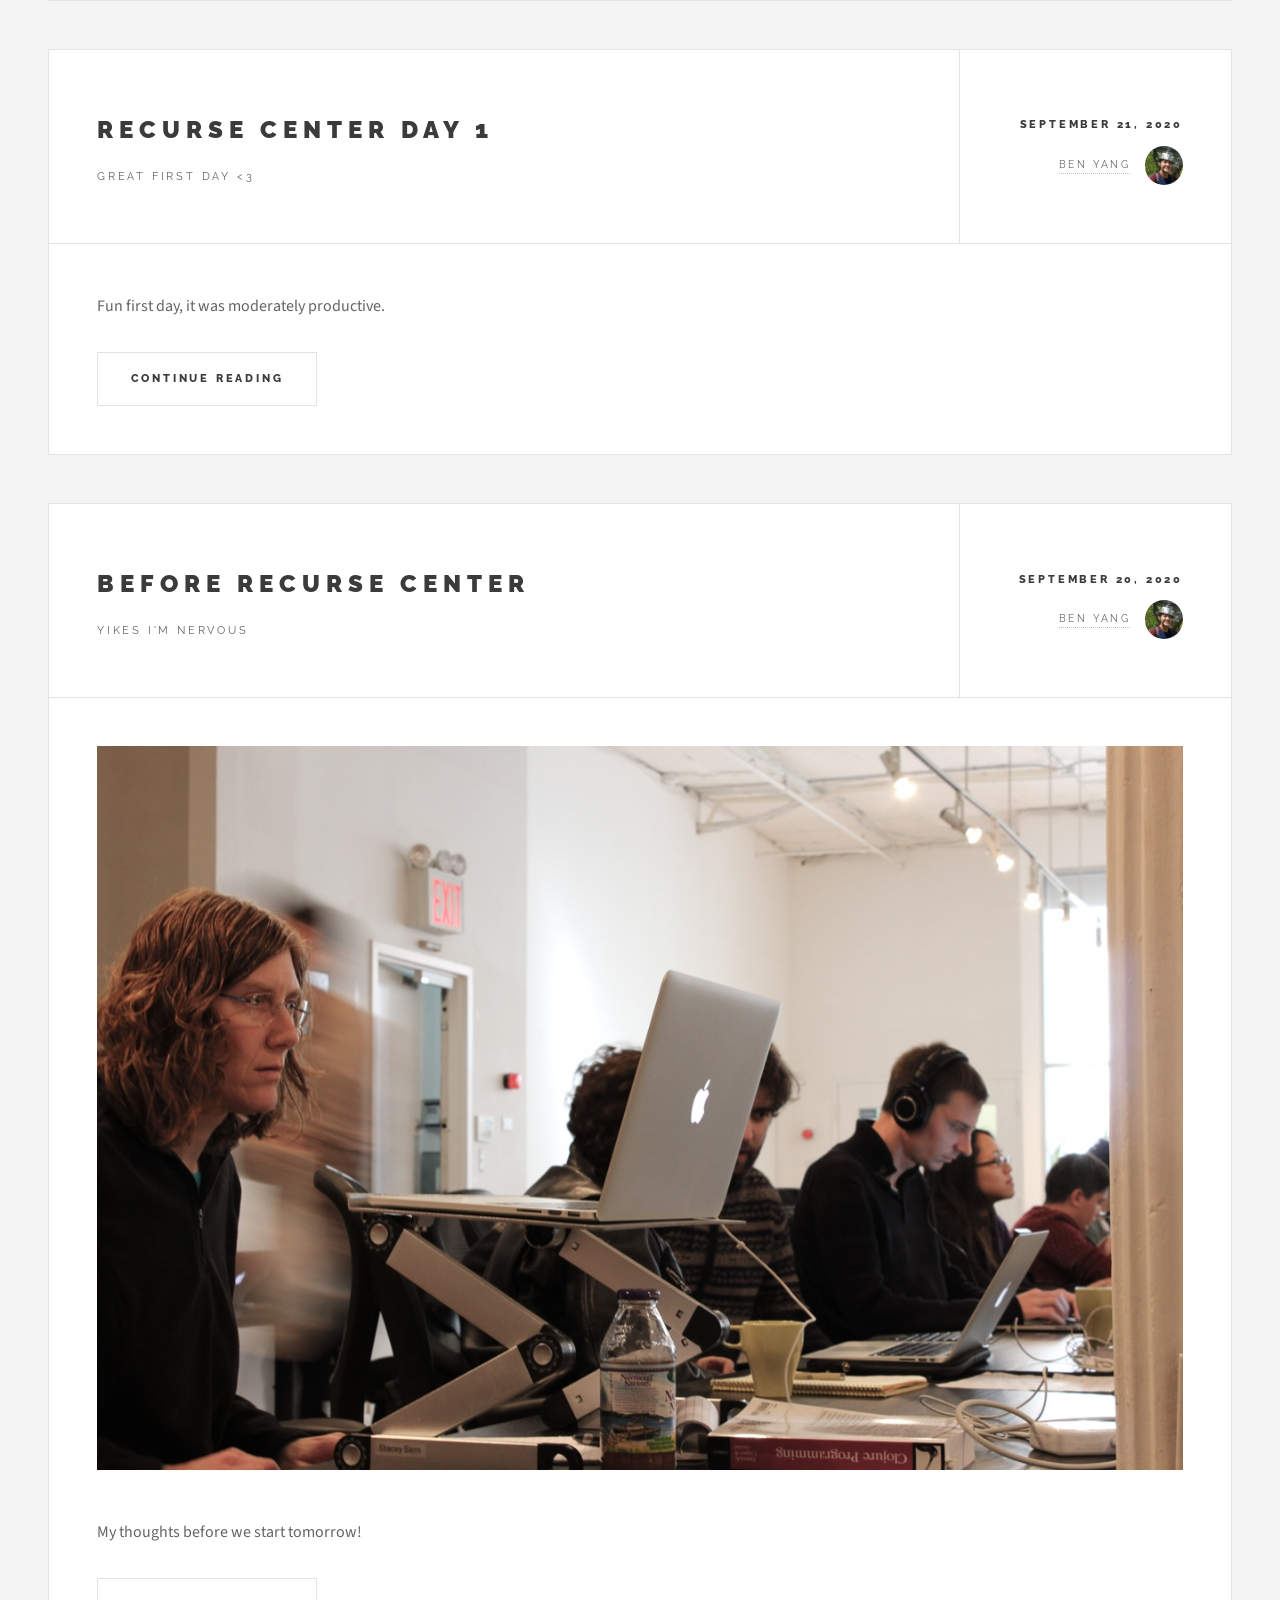
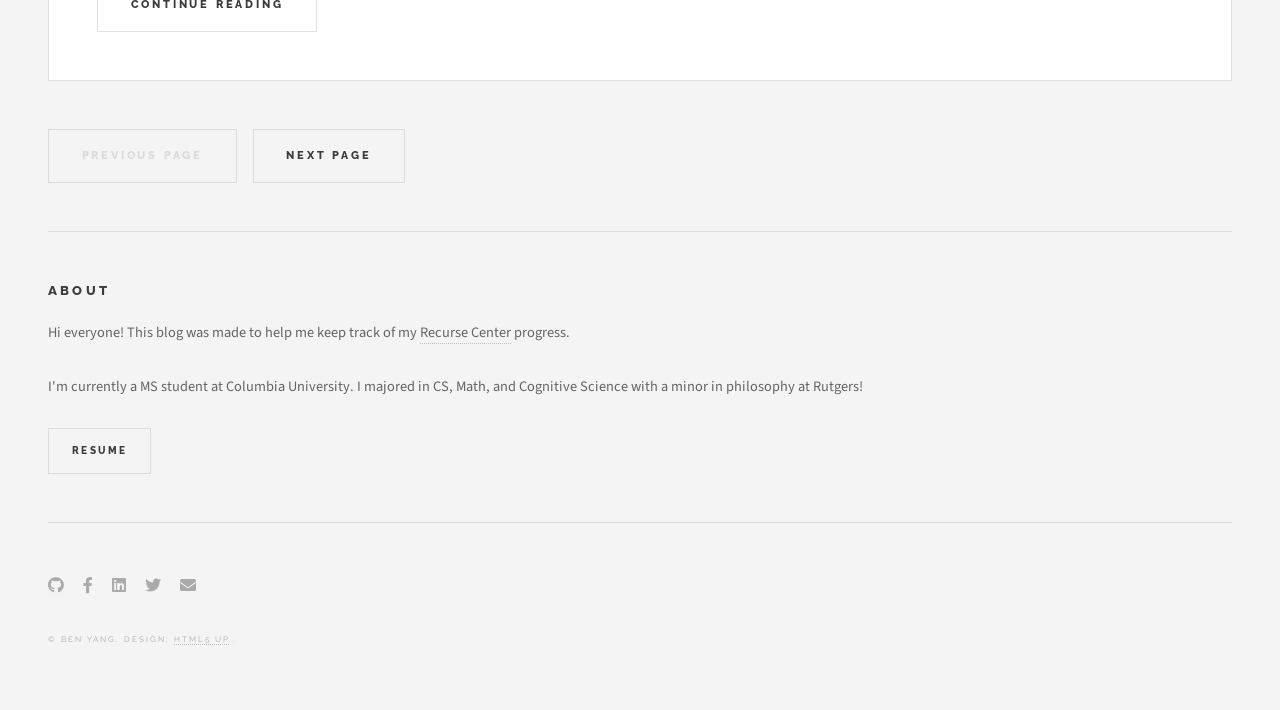
==== commit ac7d5b45: "asdf" ====
--- a/index.html
+++ b/index.html
@@ -103,6 +103,58 @@
 
 				<!-- Main -->
 				<div id="main">
+					<article class="post">
+						<header>
+							<div class="title">
+								<h2><a href="rc25.html">Recurse Center Day 25</a></h2>
+								<p>Finished Brave Clojure + Plans for the Future</p>
+							</div>
+							<div class="meta">
+								<time class="published" datetime="2020-10-23">October 23, 2020</time>
+								<a href="#" class="author"><span class="name">Ben Yang</span><img src="images/myface.png" alt="" /></a>
+							</div>
+						</header>
+						<!--<a href="rc1.html" class="image featured"><img src="images/recursestock.jpg" alt="" /></a>-->
+						<p>Book finished!</p>
+						<footer>
+							<ul class="actions">
+								<li><a href="rc25.html" class="button large">Continue Reading</a></li>
+							</ul>
+							<!--
+							<ul class="stats">
+								<li><a href="#">General</a></li>
+								<li><a href="#" class="icon solid fa-heart">28</a></li>
+								<li><a href="#" class="icon solid fa-comment">128</a></li>
+							</ul>
+							-->
+						</footer>
+					</article>
+					<article class="post">
+						<header>
+							<div class="title">
+								<h2><a href="rc24.html">Recurse Center Day 24</a></h2>
+								<p>Meetings + Progress on Clojure</p>
+							</div>
+							<div class="meta">
+								<time class="published" datetime="2020-10-22">October 22, 2020</time>
+								<a href="#" class="author"><span class="name">Ben Yang</span><img src="images/myface.png" alt="" /></a>
+							</div>
+						</header>
+						<!--<a href="rc1.html" class="image featured"><img src="images/recursestock.jpg" alt="" /></a>-->
+						<p>GPU + RL Meetings</p>
+						<footer>
+							<ul class="actions">
+								<li><a href="rc24.html" class="button large">Continue Reading</a></li>
+							</ul>
+							<!--
+							<ul class="stats">
+								<li><a href="#">General</a></li>
+								<li><a href="#" class="icon solid fa-heart">28</a></li>
+								<li><a href="#" class="icon solid fa-comment">128</a></li>
+							</ul>
+							-->
+						</footer>
+					</article>
 					<article class="post">
 						<header>
 							<div class="title">
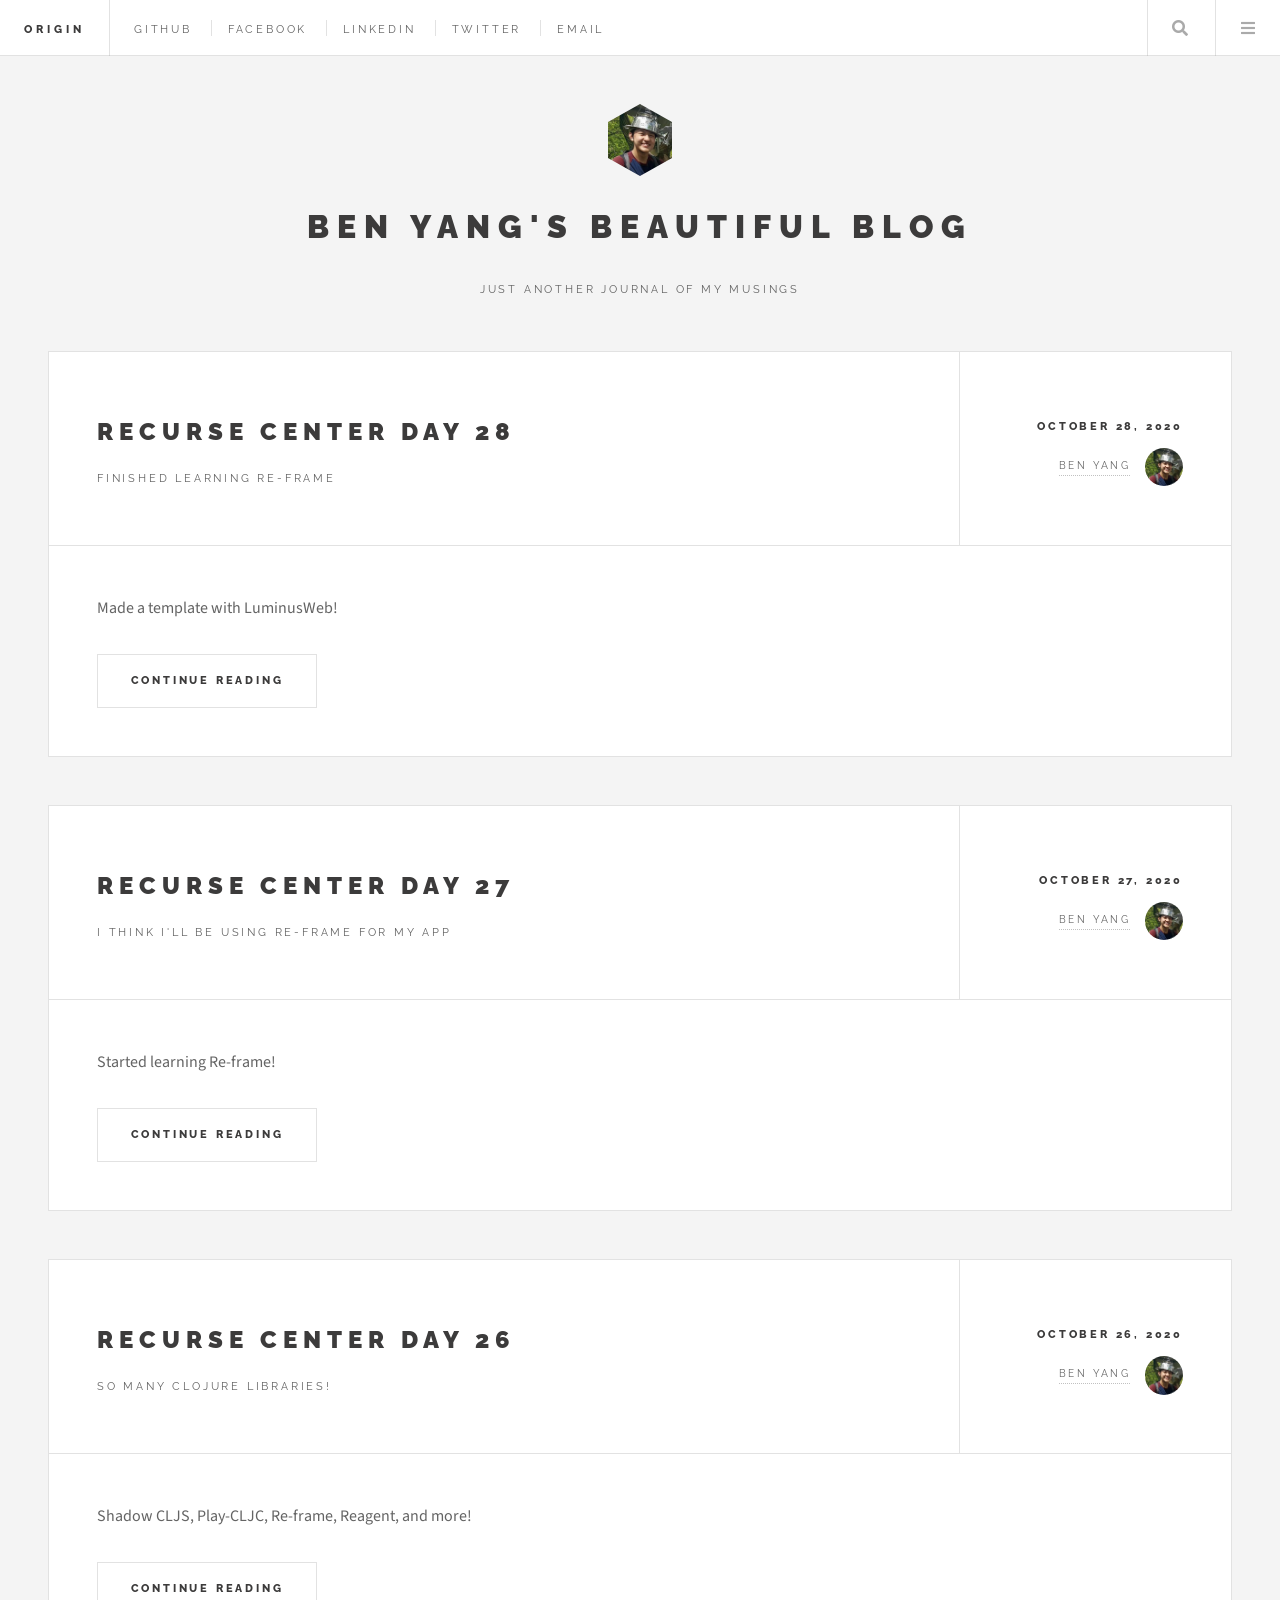
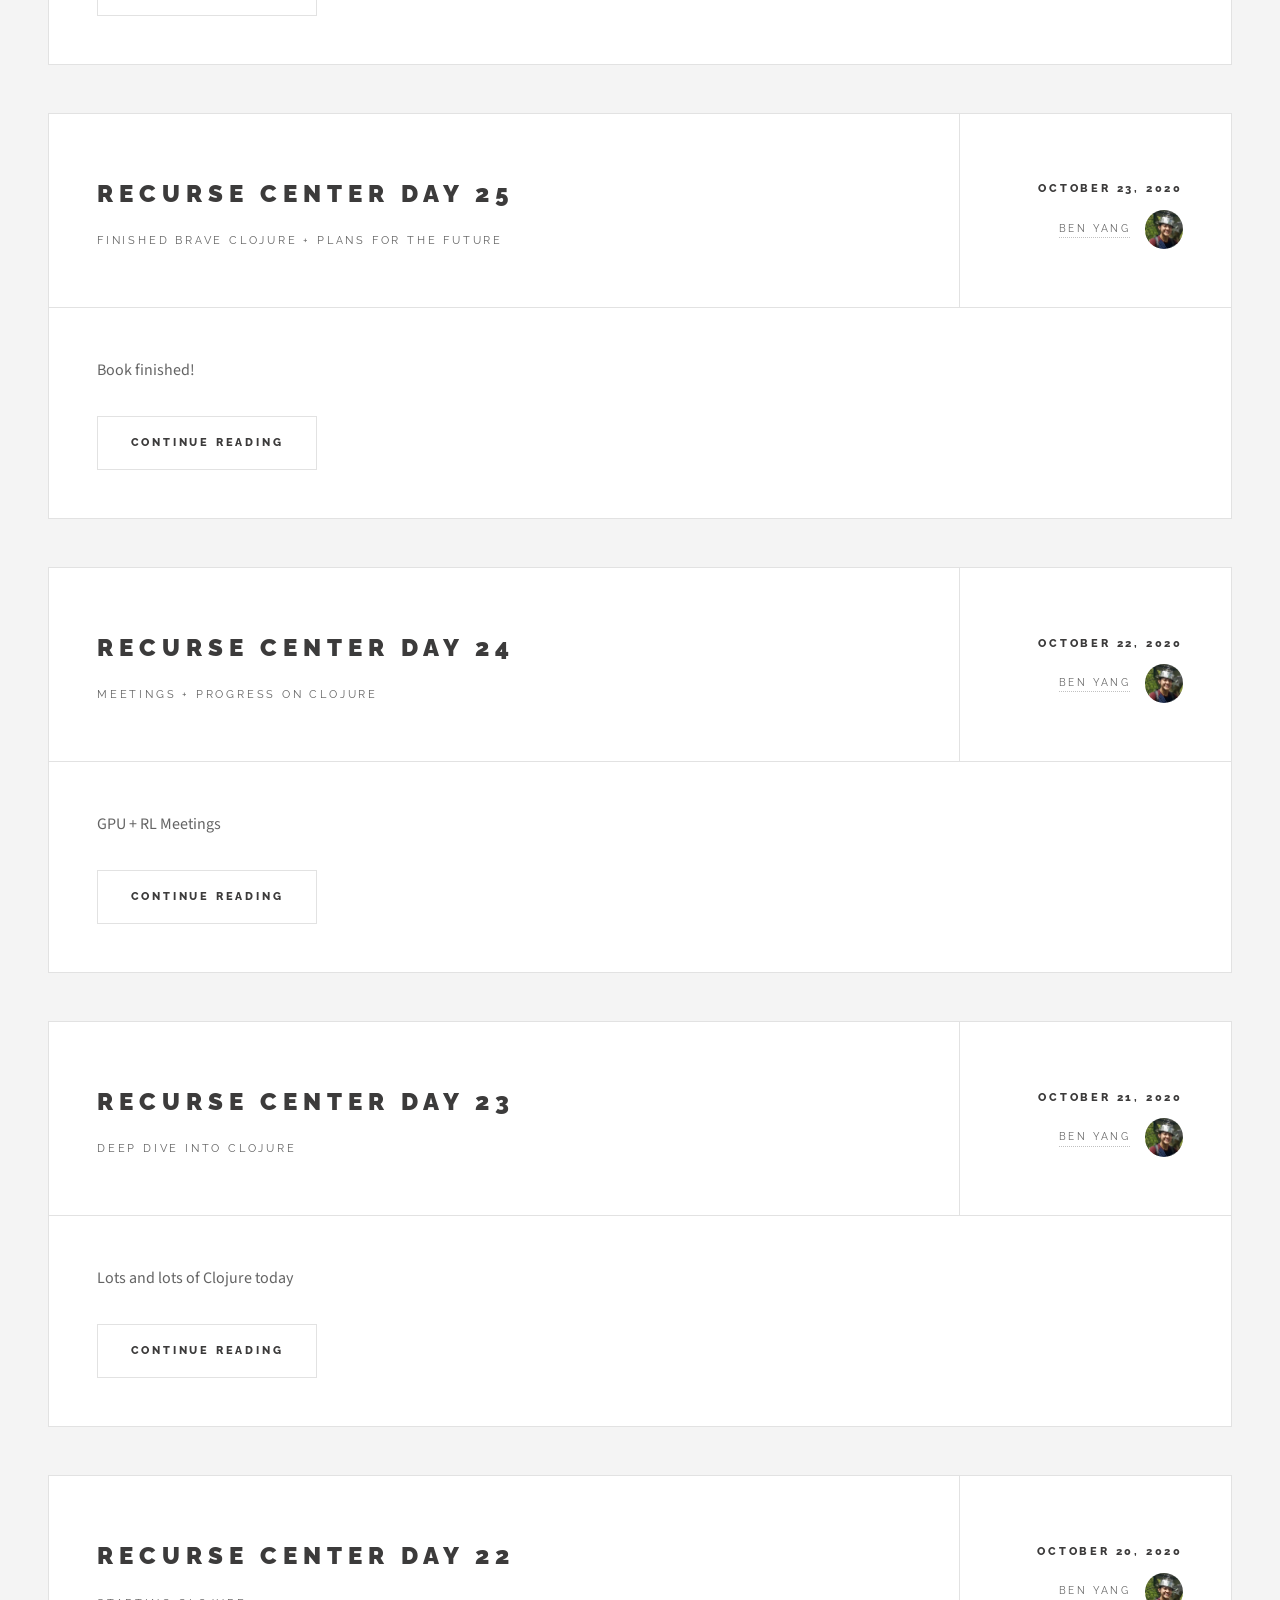
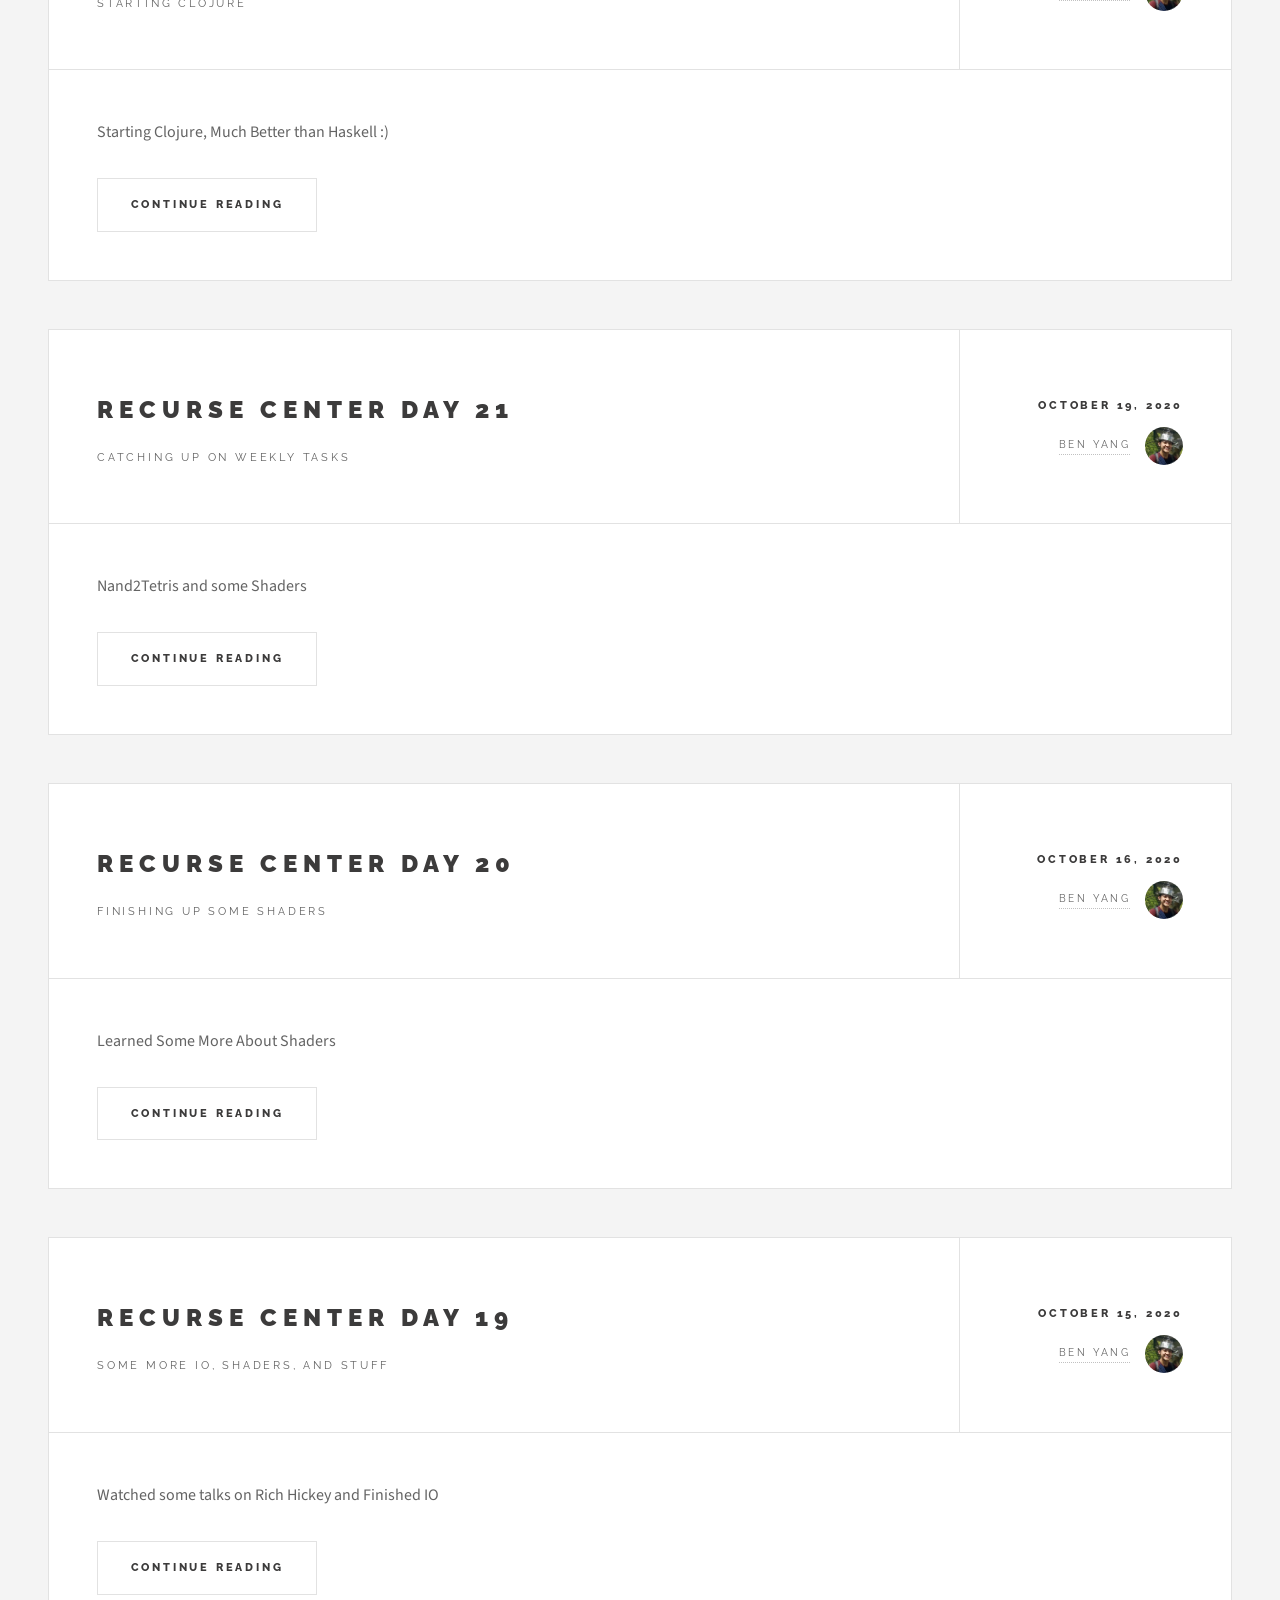
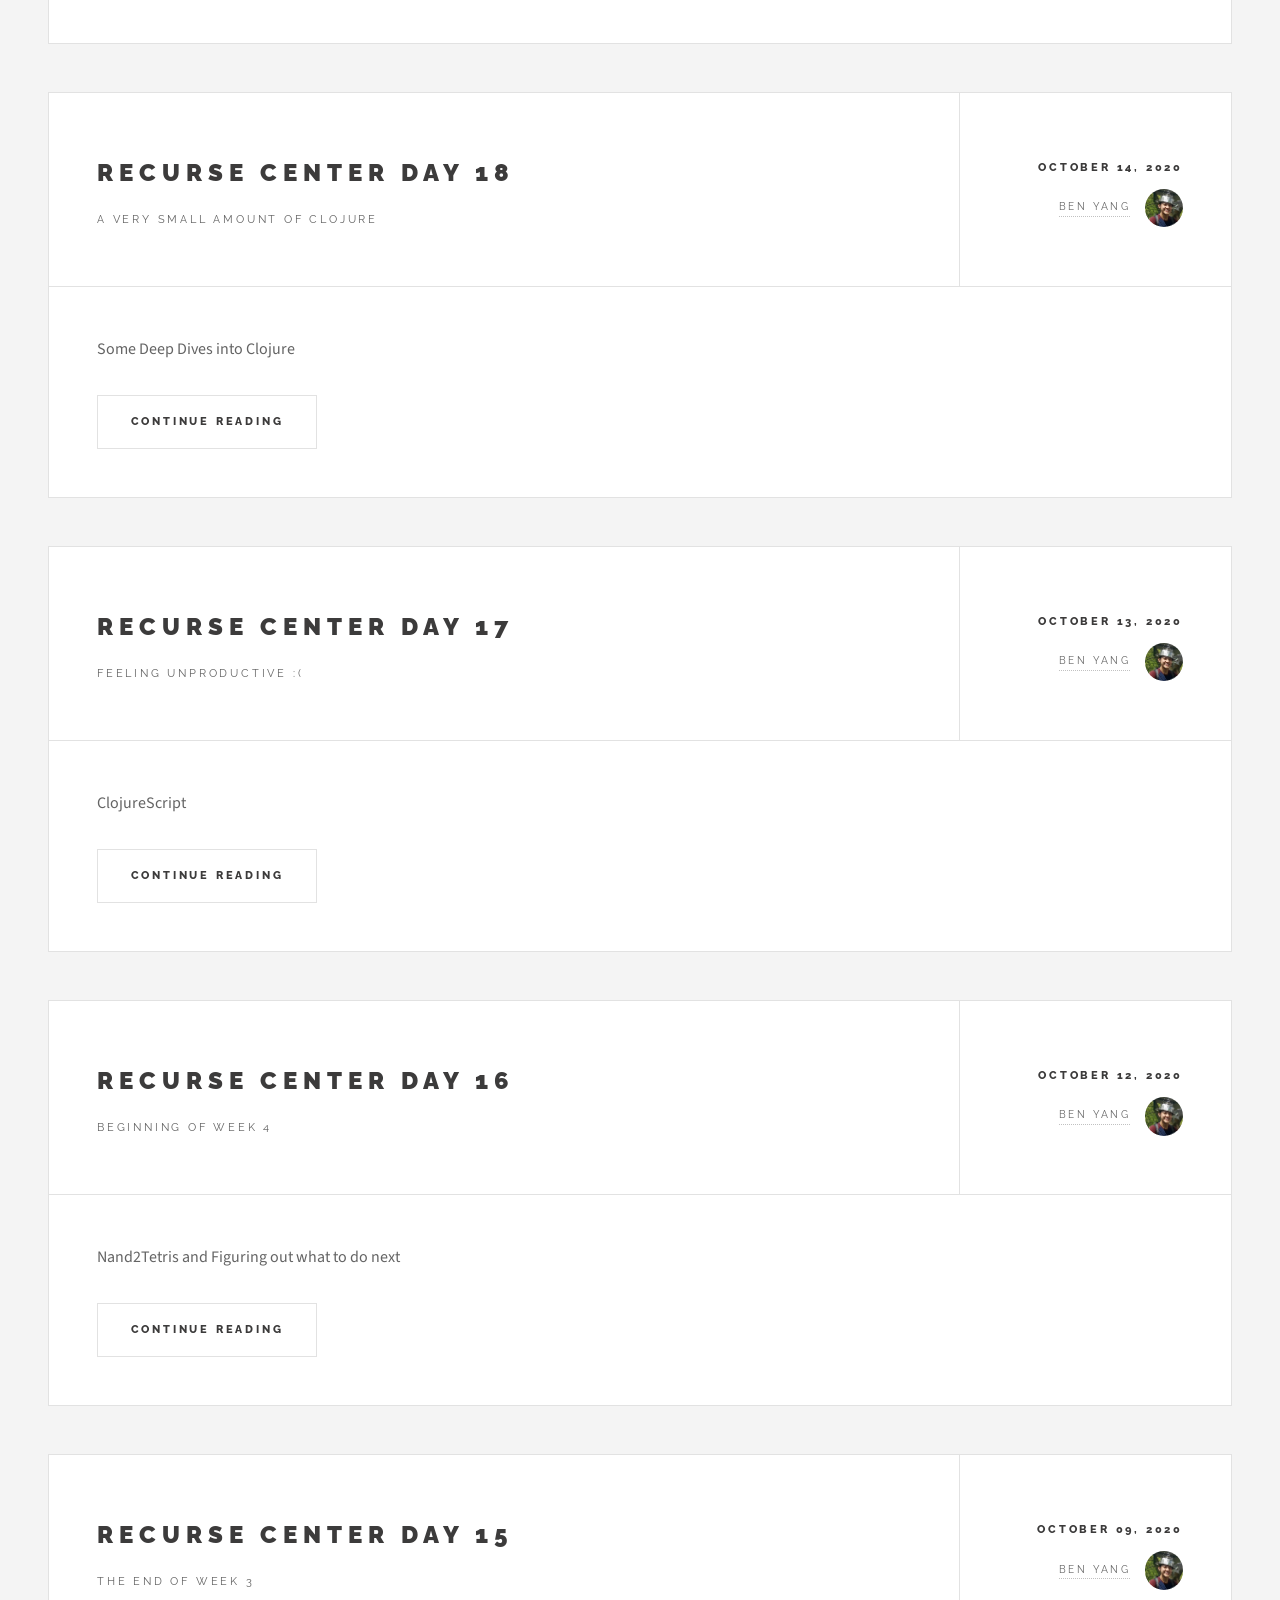
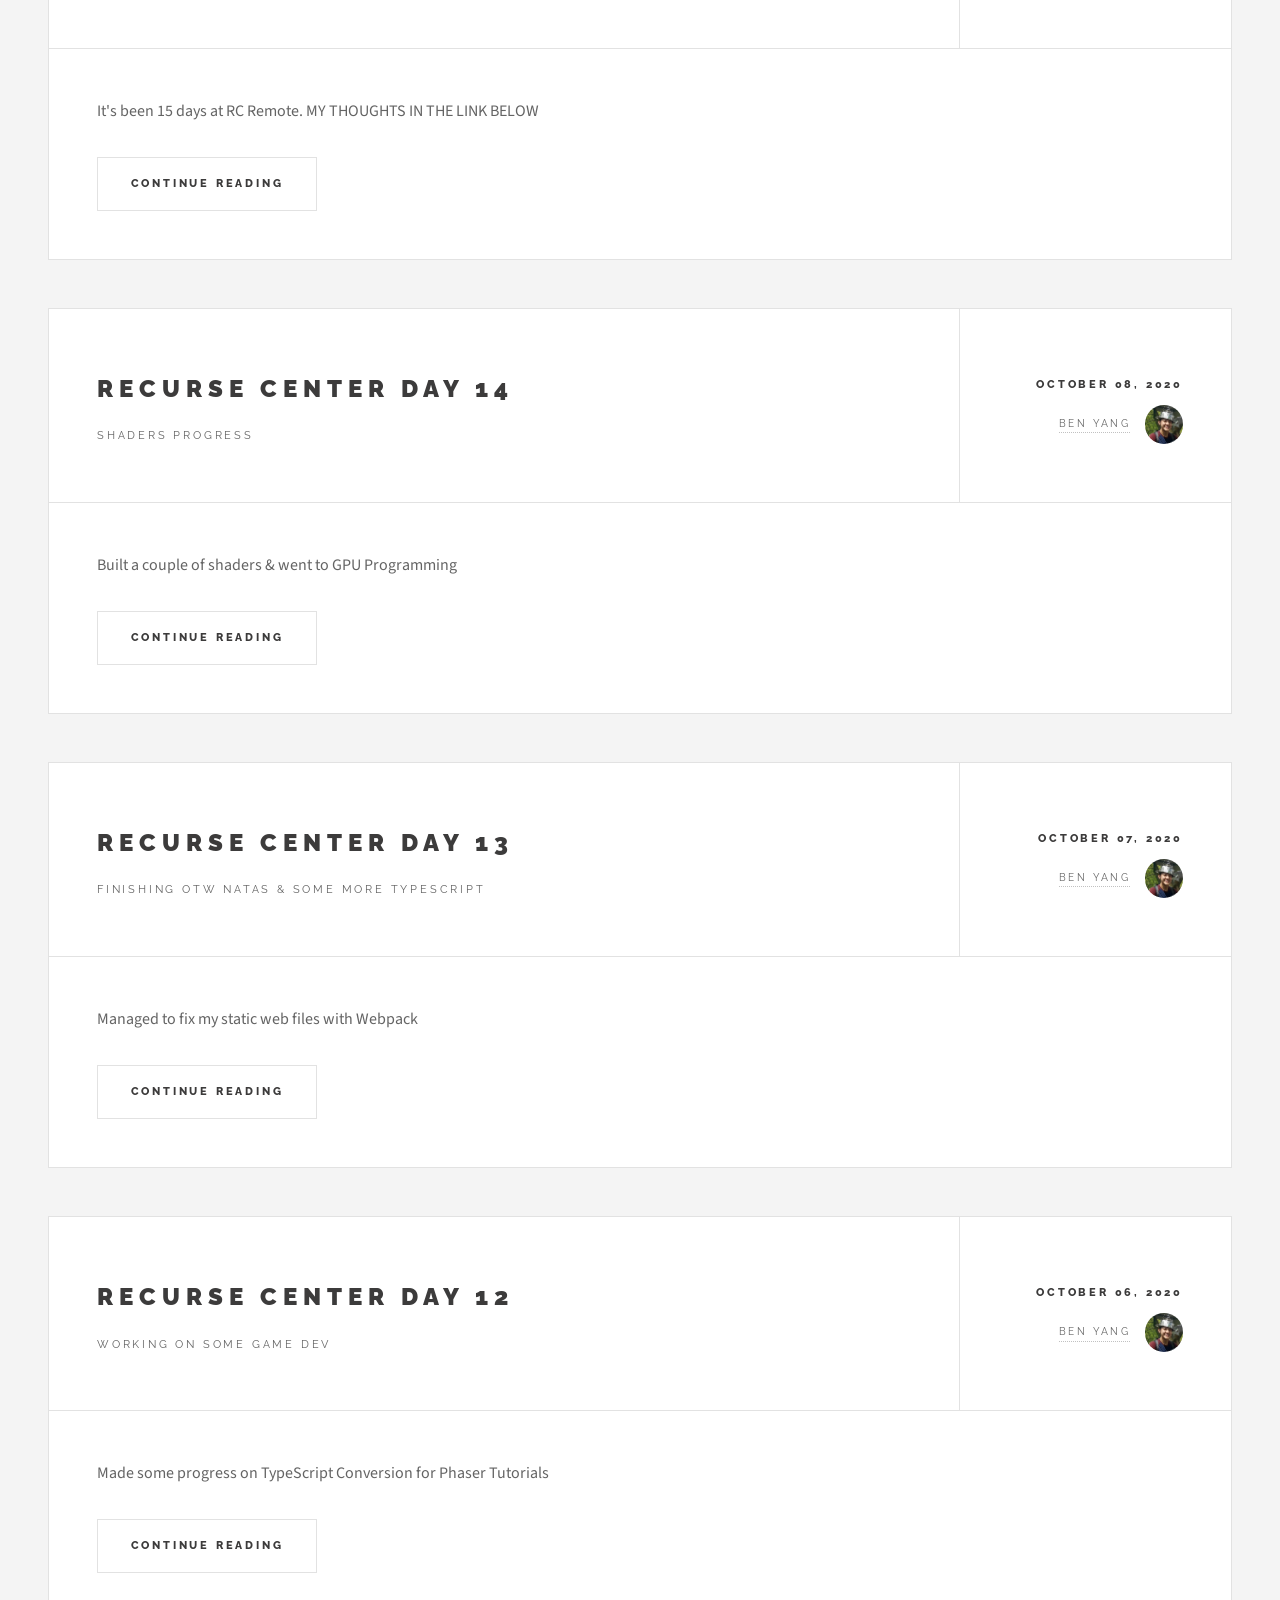
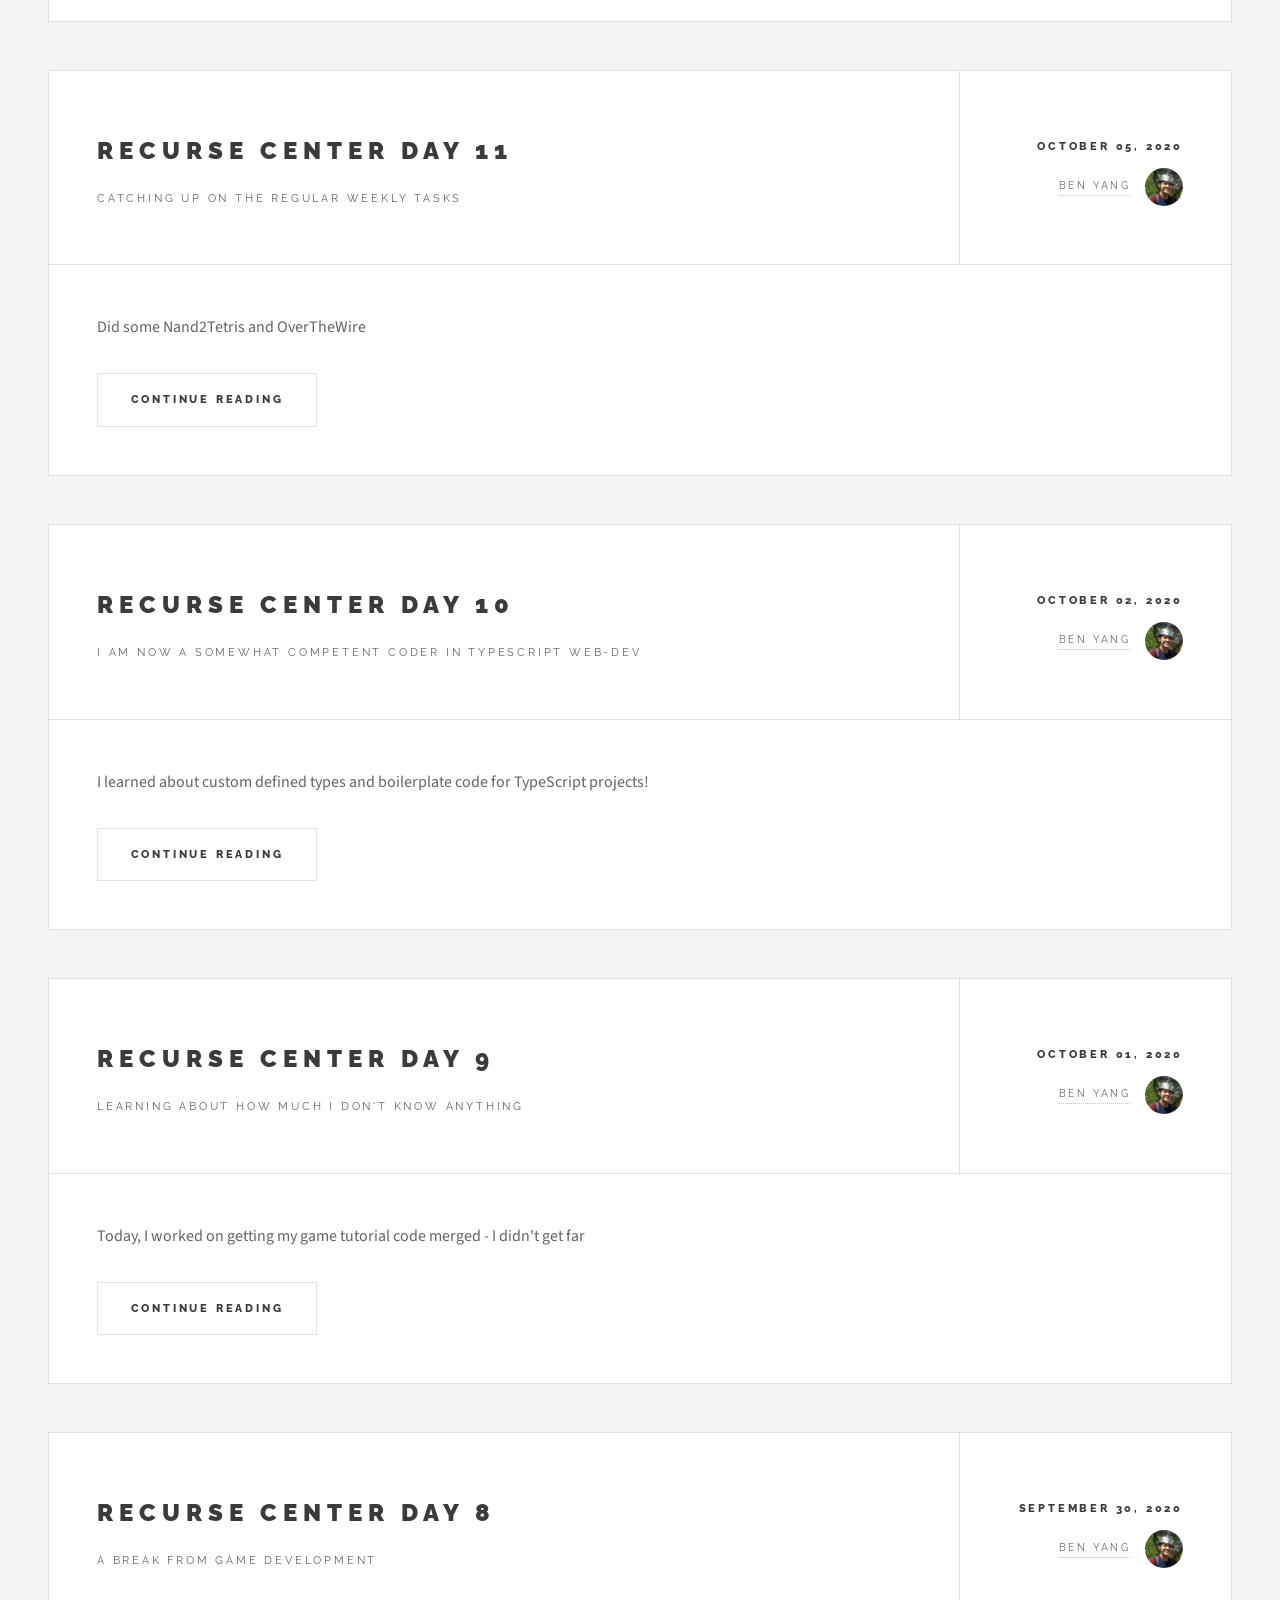
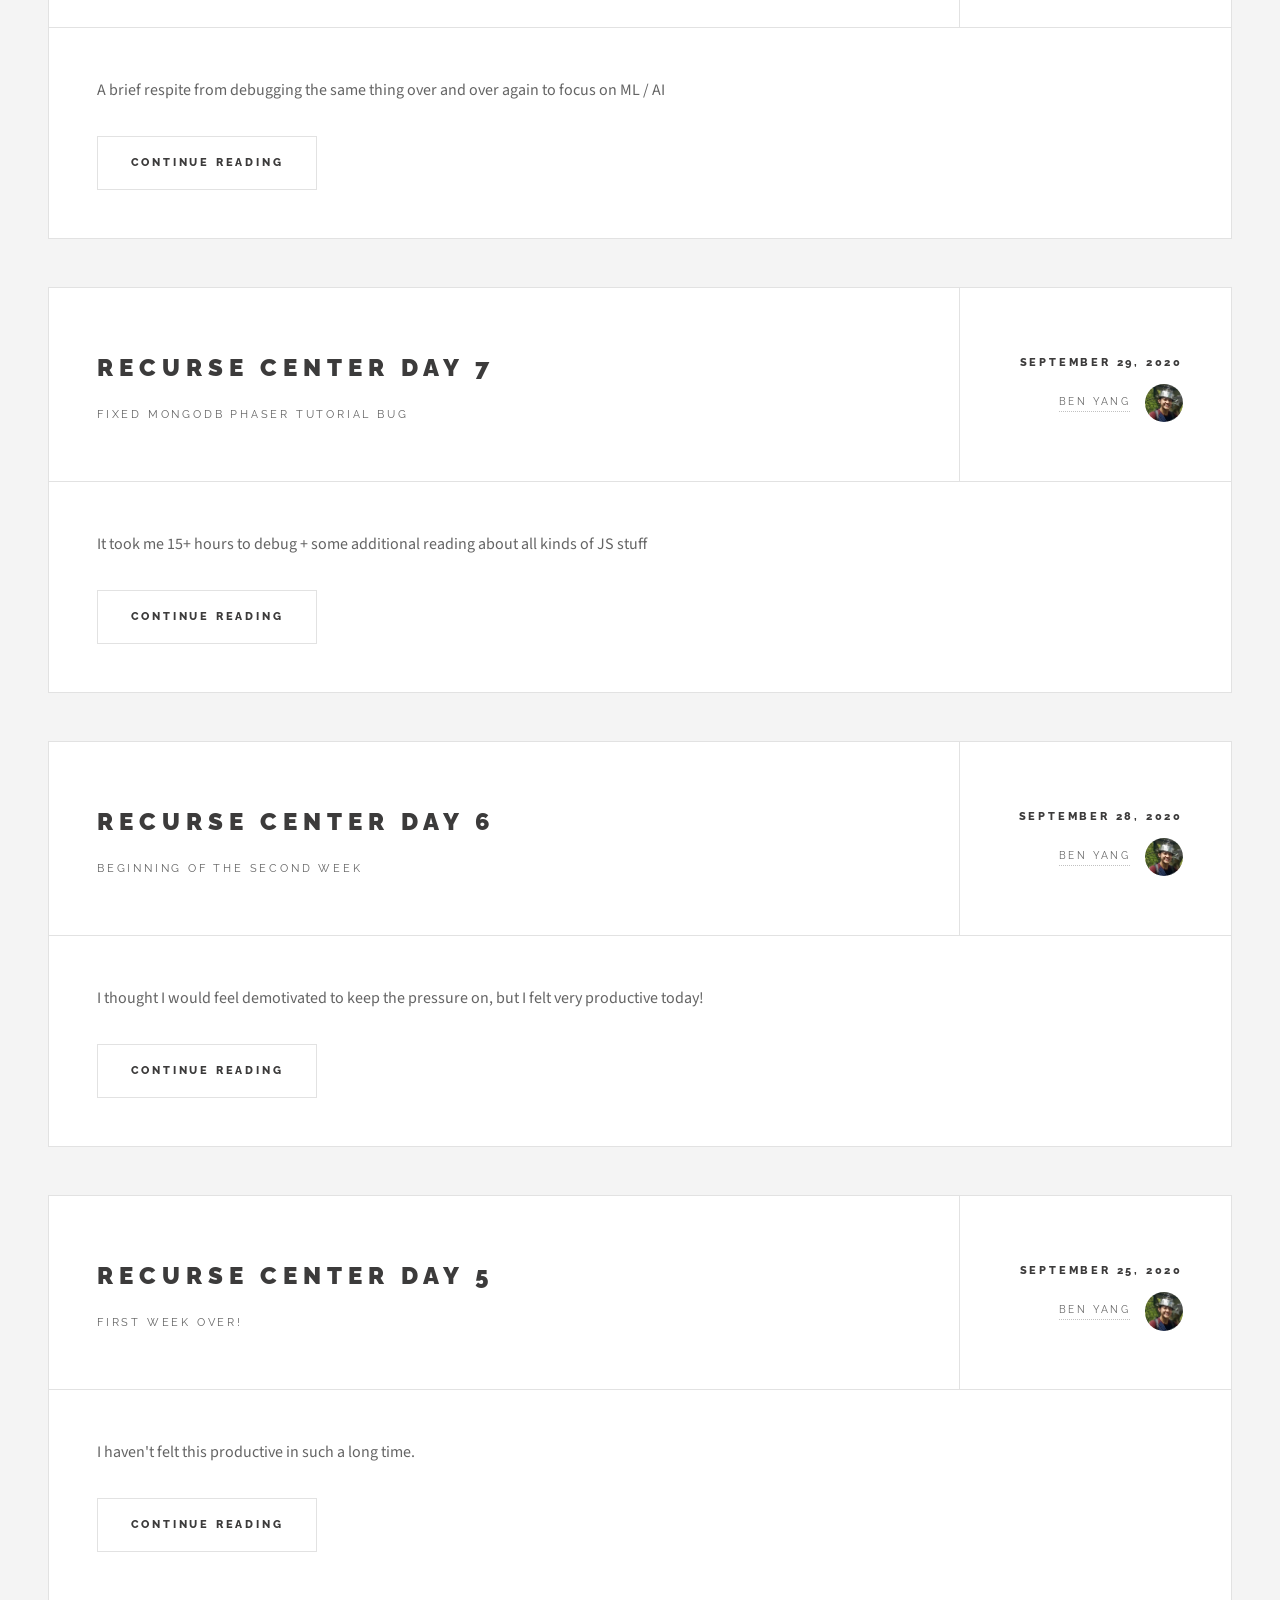
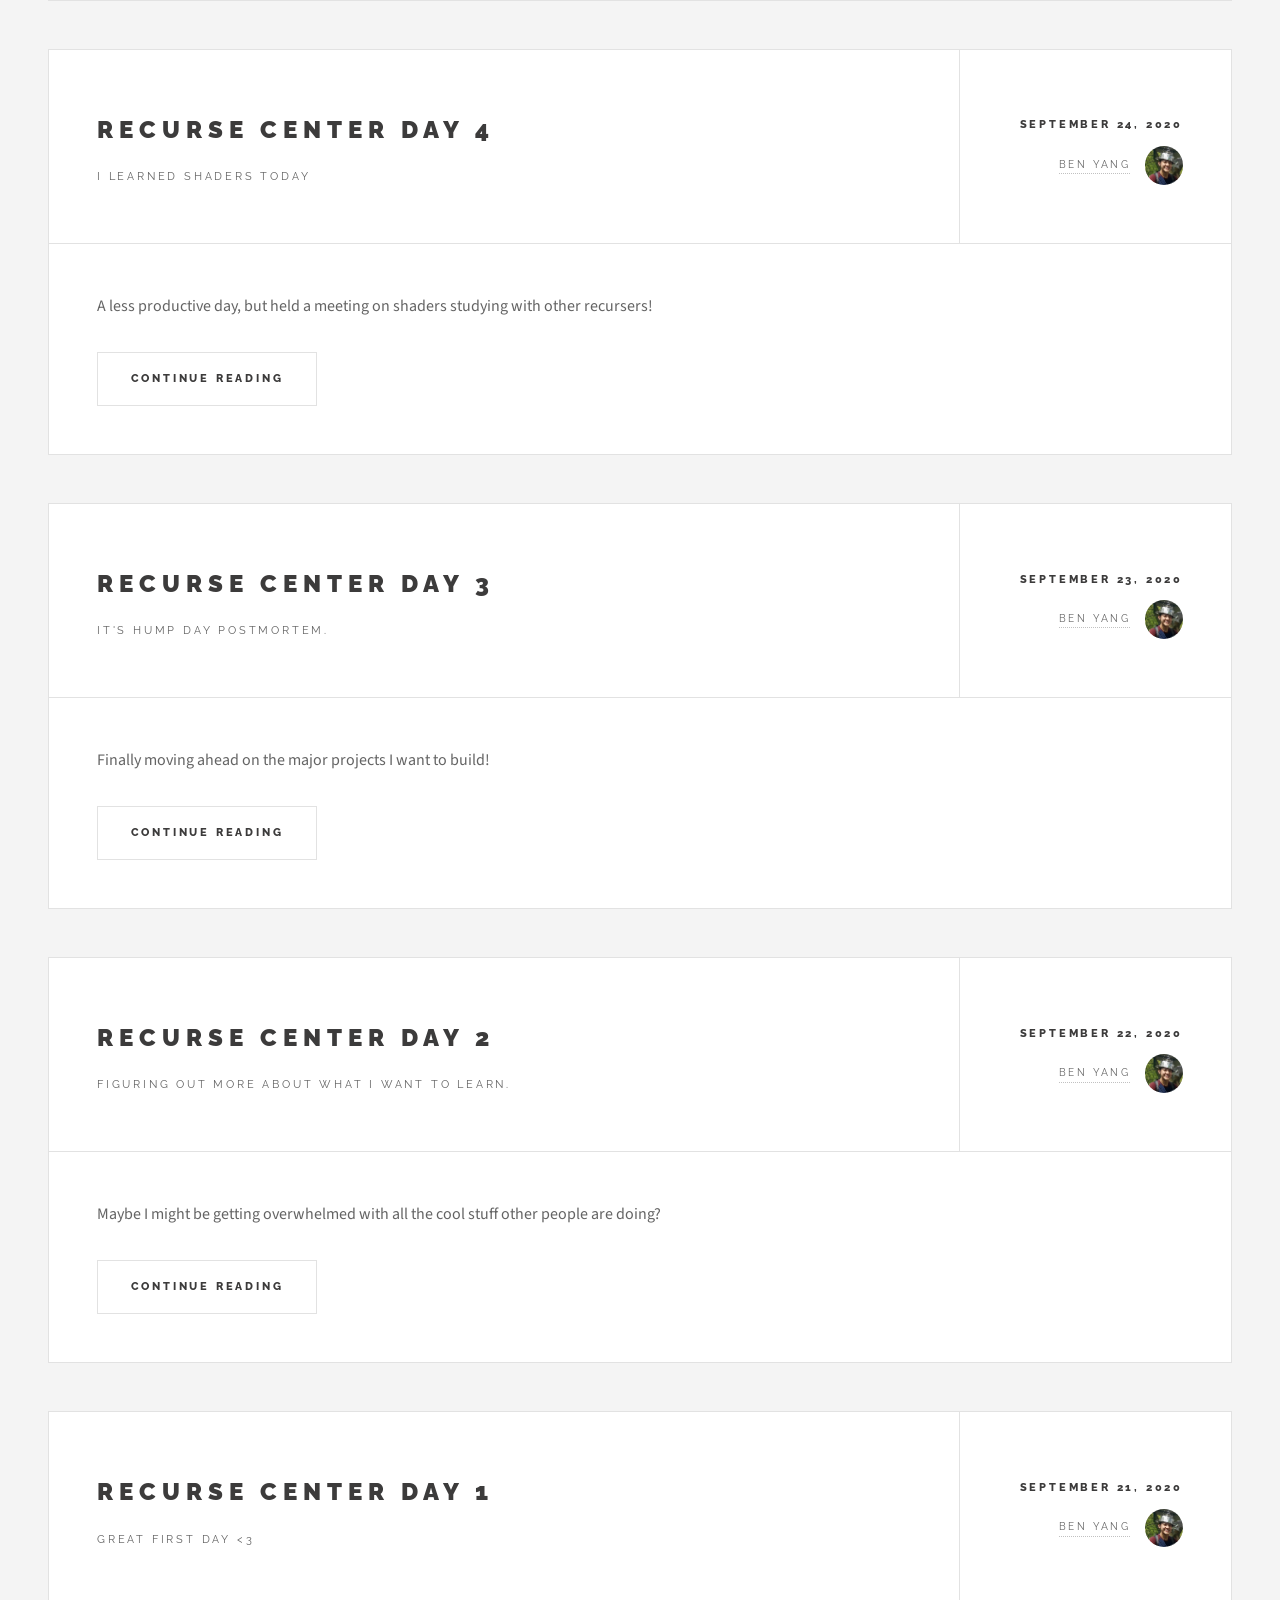
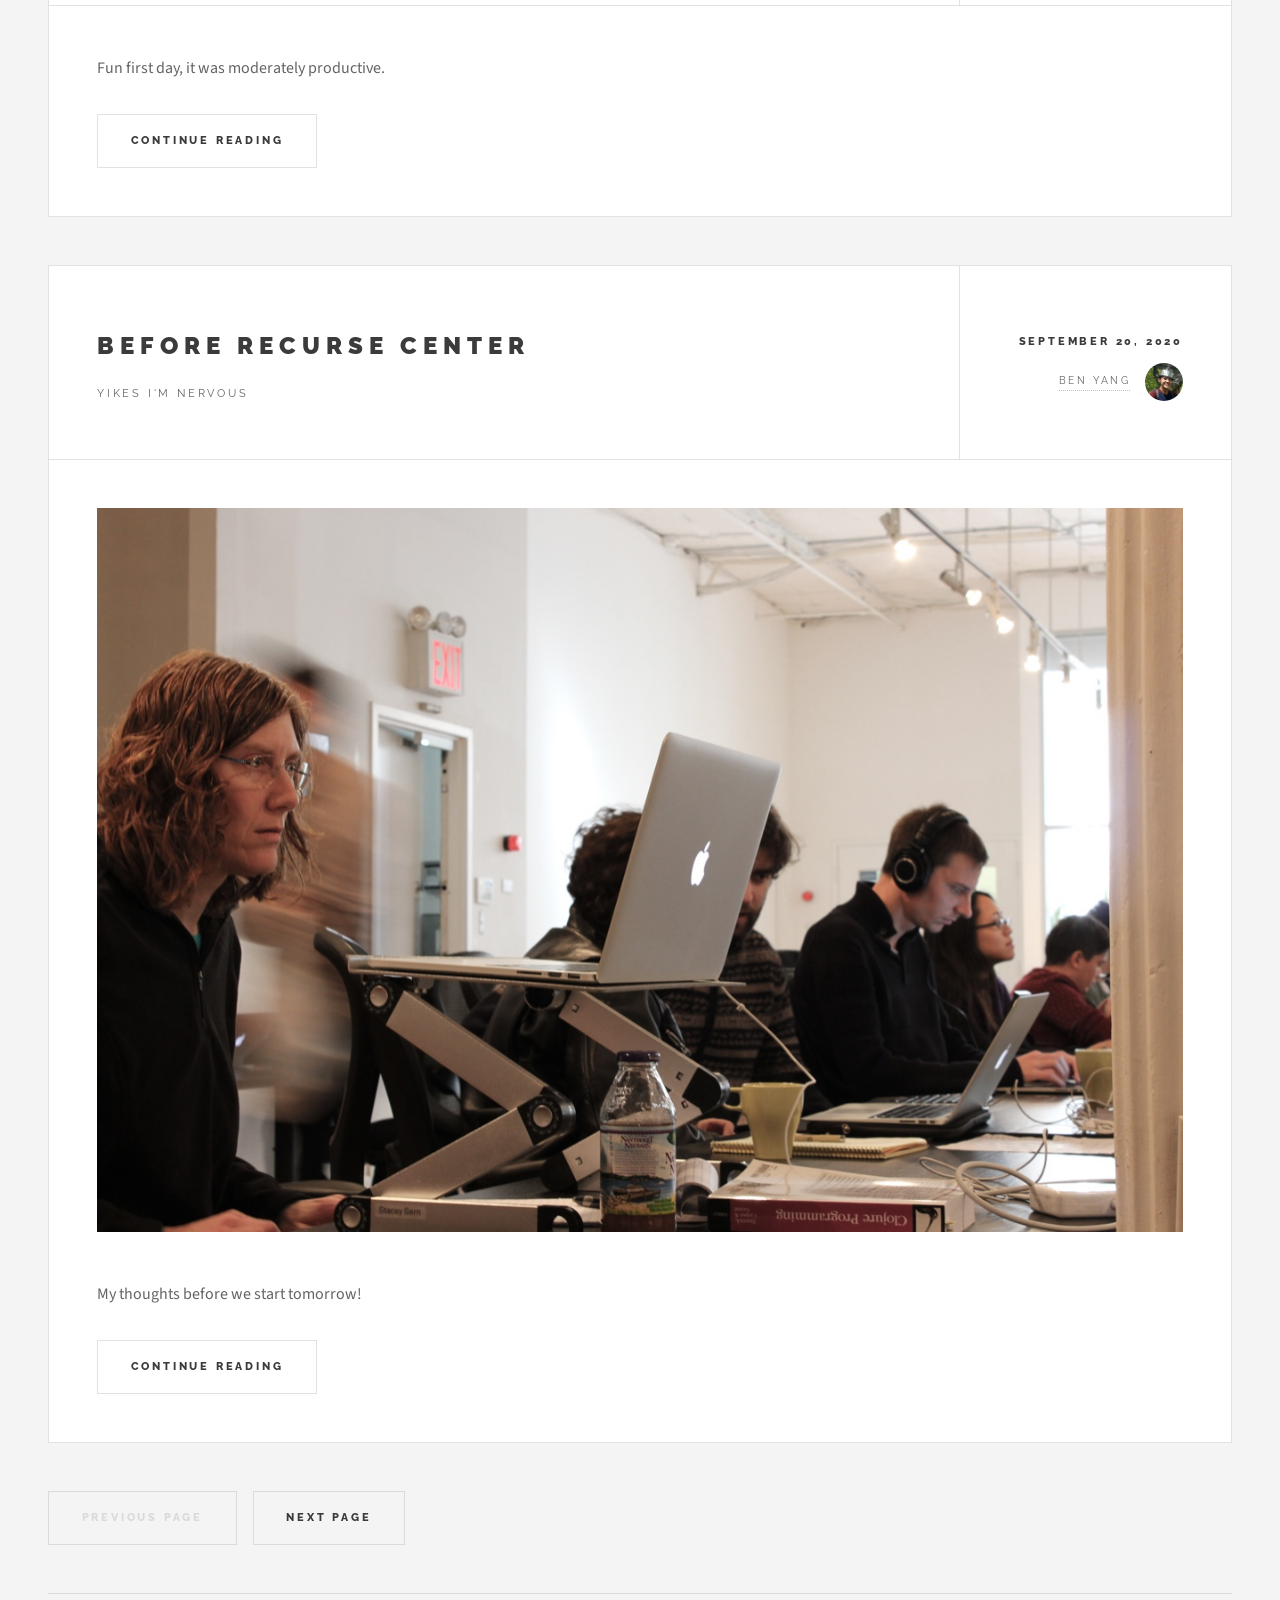
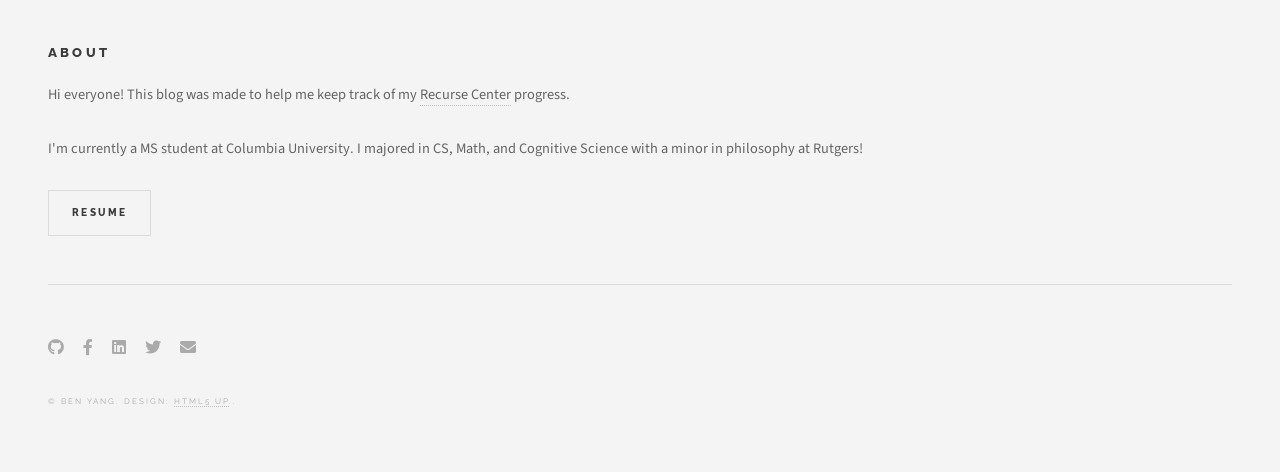
==== commit eef68c7e: "asdf" ====
--- a/index.html
+++ b/index.html
@@ -103,6 +103,84 @@
 
 				<!-- Main -->
 				<div id="main">
+					<article class="post">
+						<header>
+							<div class="title">
+								<h2><a href="rc28.html">Recurse Center Day 28</a></h2>
+								<p>Finished Learning Re-frame</p>
+							</div>
+							<div class="meta">
+								<time class="published" datetime="2020-10-28">October 28, 2020</time>
+								<a href="#" class="author"><span class="name">Ben Yang</span><img src="images/myface.png" alt="" /></a>
+							</div>
+						</header>
+						<!--<a href="rc1.html" class="image featured"><img src="images/recursestock.jpg" alt="" /></a>-->
+						<p>Made a template with LuminusWeb!</p>
+						<footer>
+							<ul class="actions">
+								<li><a href="rc28.html" class="button large">Continue Reading</a></li>
+							</ul>
+							<!--
+							<ul class="stats">
+								<li><a href="#">General</a></li>
+								<li><a href="#" class="icon solid fa-heart">28</a></li>
+								<li><a href="#" class="icon solid fa-comment">128</a></li>
+							</ul>
+							-->
+						</footer>
+					</article>
+					<article class="post">
+						<header>
+							<div class="title">
+								<h2><a href="rc27.html">Recurse Center Day 27</a></h2>
+								<p>I think I'll be using Re-frame for my app</p>
+							</div>
+							<div class="meta">
+								<time class="published" datetime="2020-10-27">October 27, 2020</time>
+								<a href="#" class="author"><span class="name">Ben Yang</span><img src="images/myface.png" alt="" /></a>
+							</div>
+						</header>
+						<!--<a href="rc1.html" class="image featured"><img src="images/recursestock.jpg" alt="" /></a>-->
+						<p>Started learning Re-frame!</p>
+						<footer>
+							<ul class="actions">
+								<li><a href="rc27.html" class="button large">Continue Reading</a></li>
+							</ul>
+							<!--
+							<ul class="stats">
+								<li><a href="#">General</a></li>
+								<li><a href="#" class="icon solid fa-heart">28</a></li>
+								<li><a href="#" class="icon solid fa-comment">128</a></li>
+							</ul>
+							-->
+						</footer>
+					</article>
+					<article class="post">
+						<header>
+							<div class="title">
+								<h2><a href="rc26.html">Recurse Center Day 26</a></h2>
+								<p>So Many Clojure Libraries!</p>
+							</div>
+							<div class="meta">
+								<time class="published" datetime="2020-10-26">October 26, 2020</time>
+								<a href="#" class="author"><span class="name">Ben Yang</span><img src="images/myface.png" alt="" /></a>
+							</div>
+						</header>
+						<!--<a href="rc1.html" class="image featured"><img src="images/recursestock.jpg" alt="" /></a>-->
+						<p>Shadow CLJS, Play-CLJC, Re-frame, Reagent, and more!</p>
+						<footer>
+							<ul class="actions">
+								<li><a href="rc26.html" class="button large">Continue Reading</a></li>
+							</ul>
+							<!--
+							<ul class="stats">
+								<li><a href="#">General</a></li>
+								<li><a href="#" class="icon solid fa-heart">28</a></li>
+								<li><a href="#" class="icon solid fa-comment">128</a></li>
+							</ul>
+							-->
+						</footer>
+					</article>
 					<article class="post">
 						<header>
 							<div class="title">
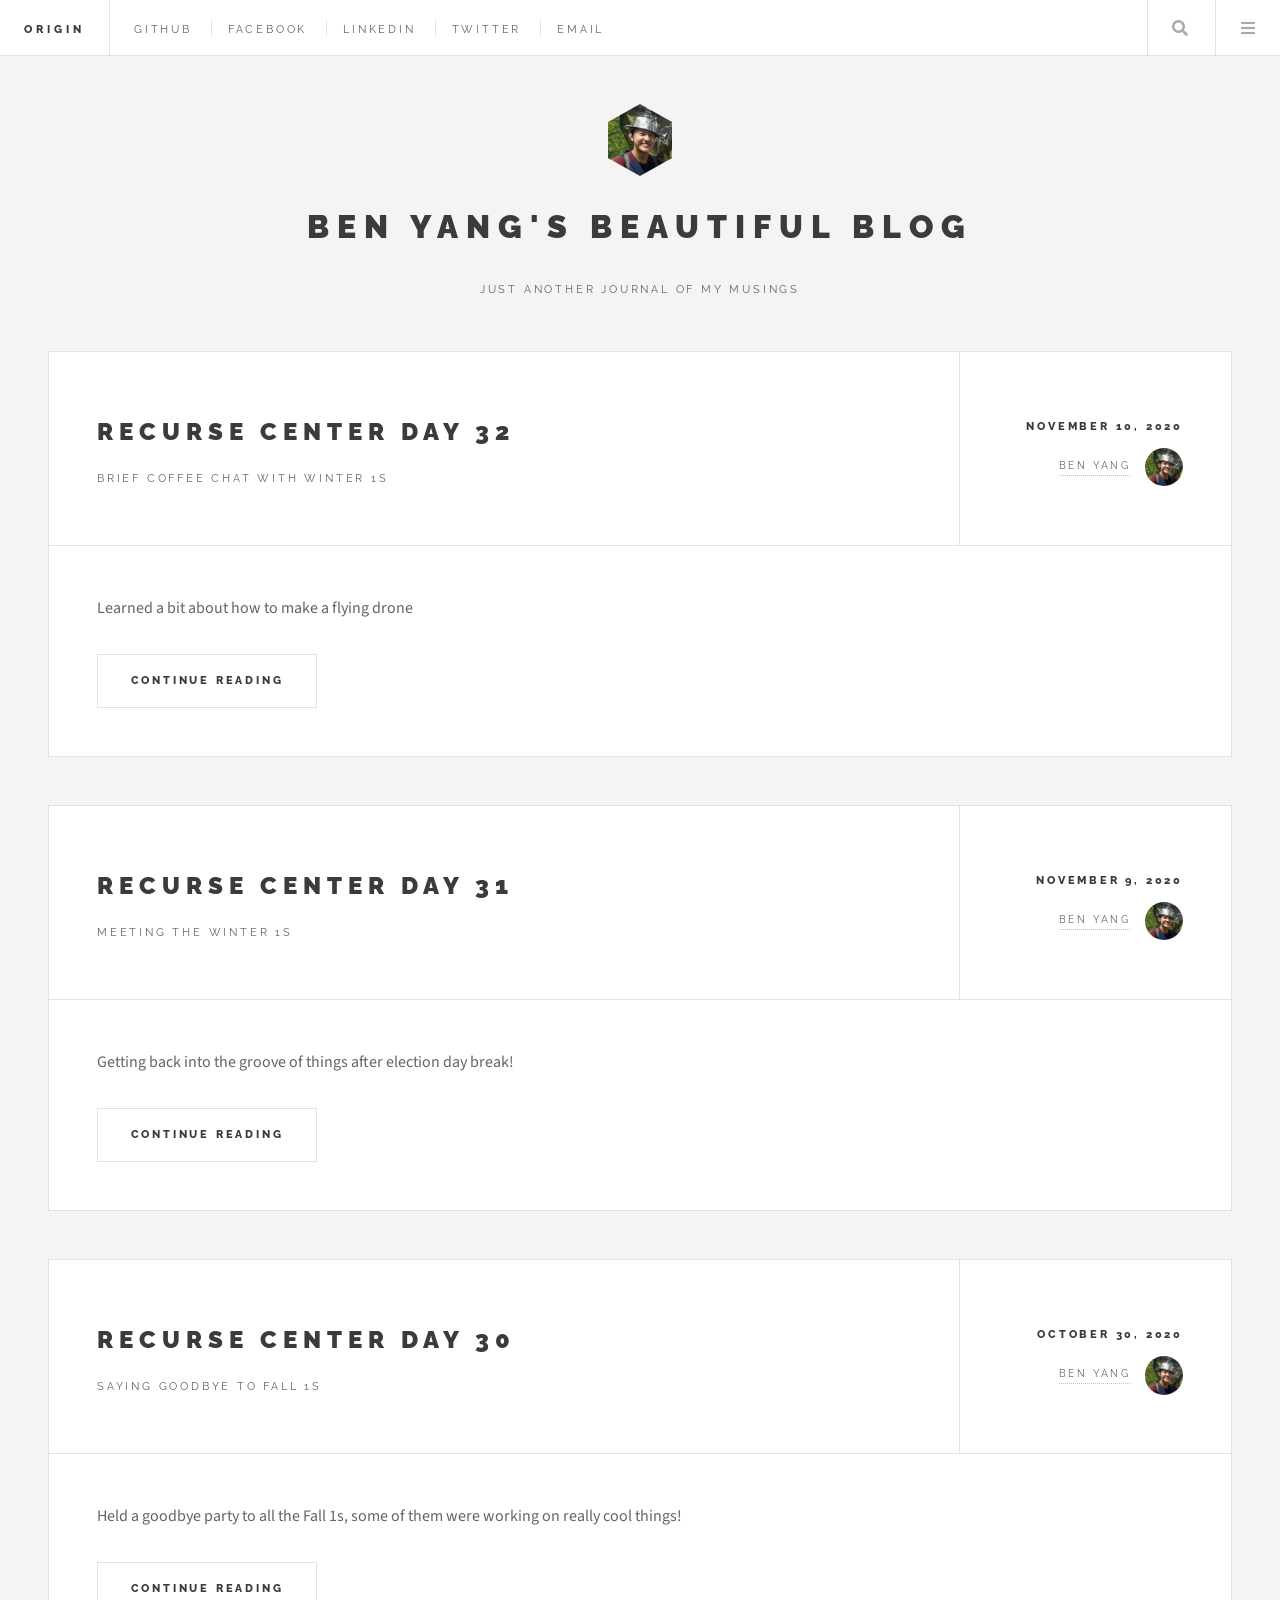
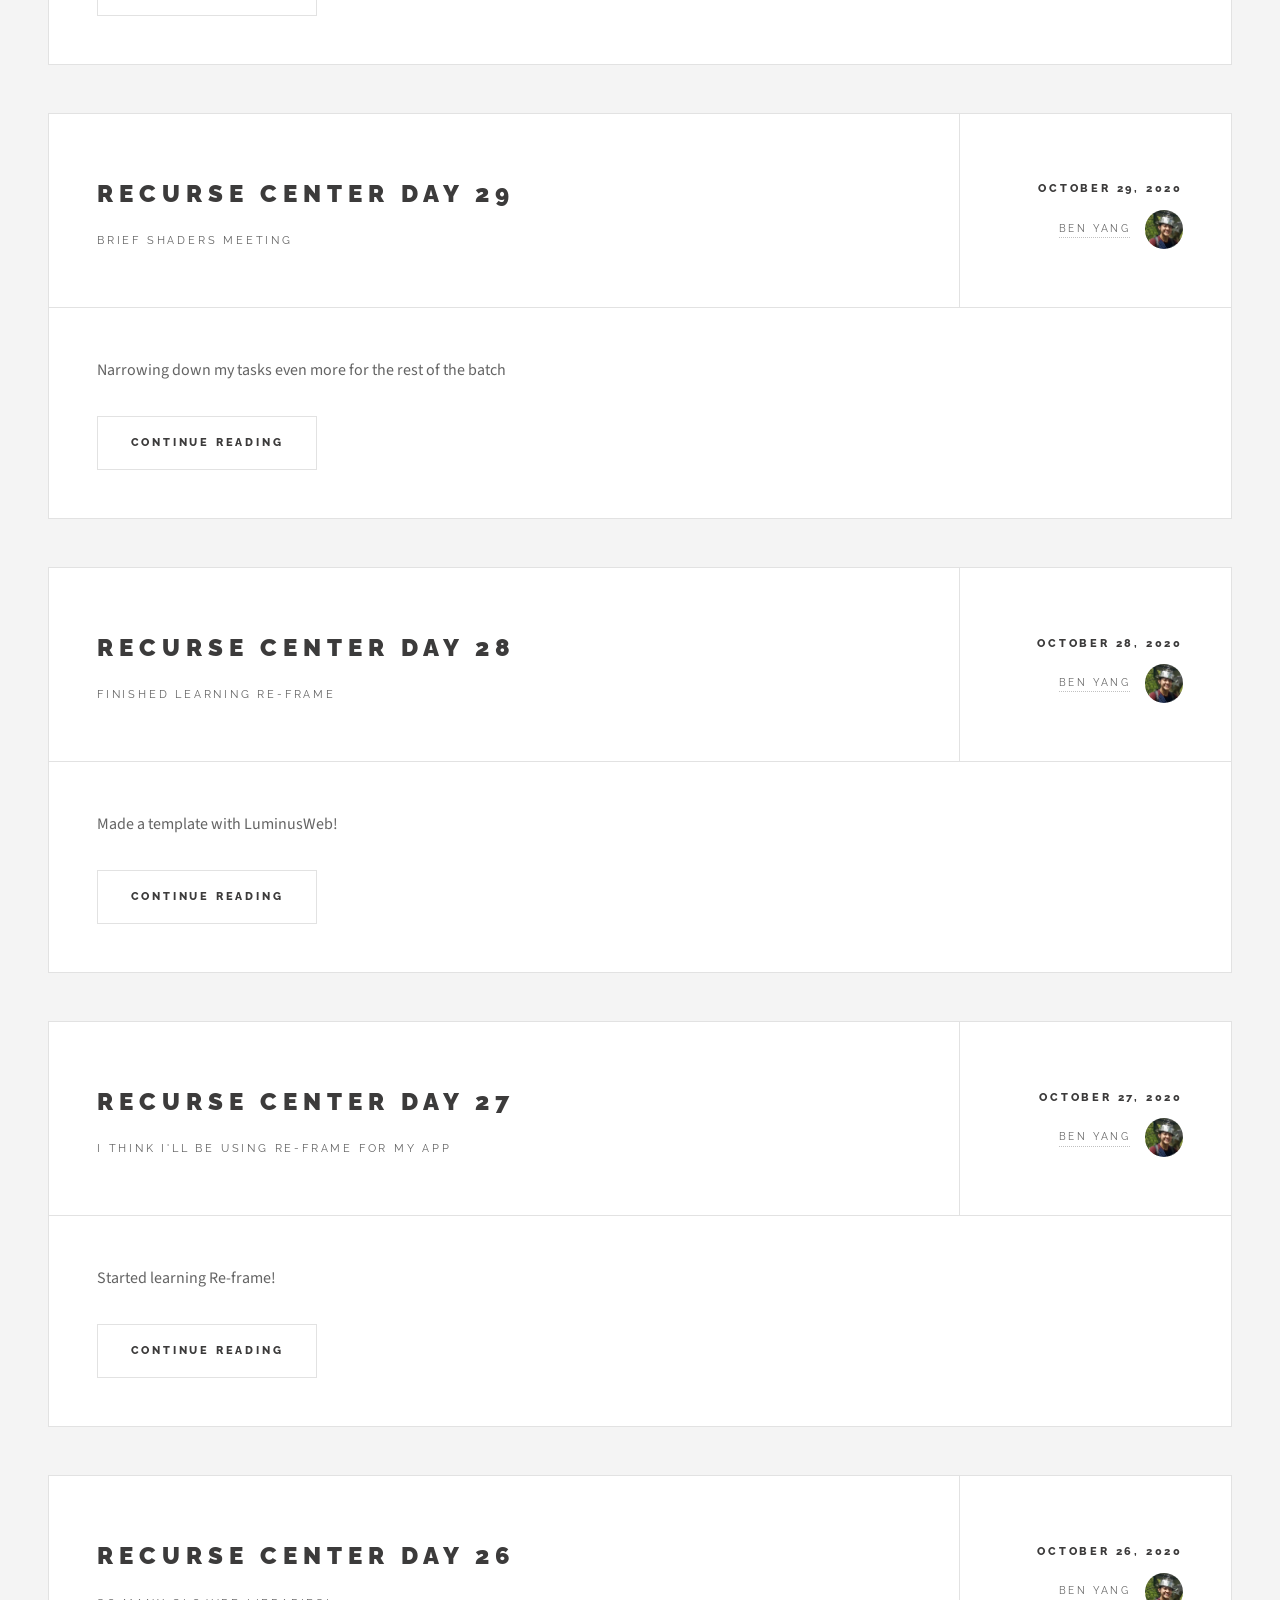
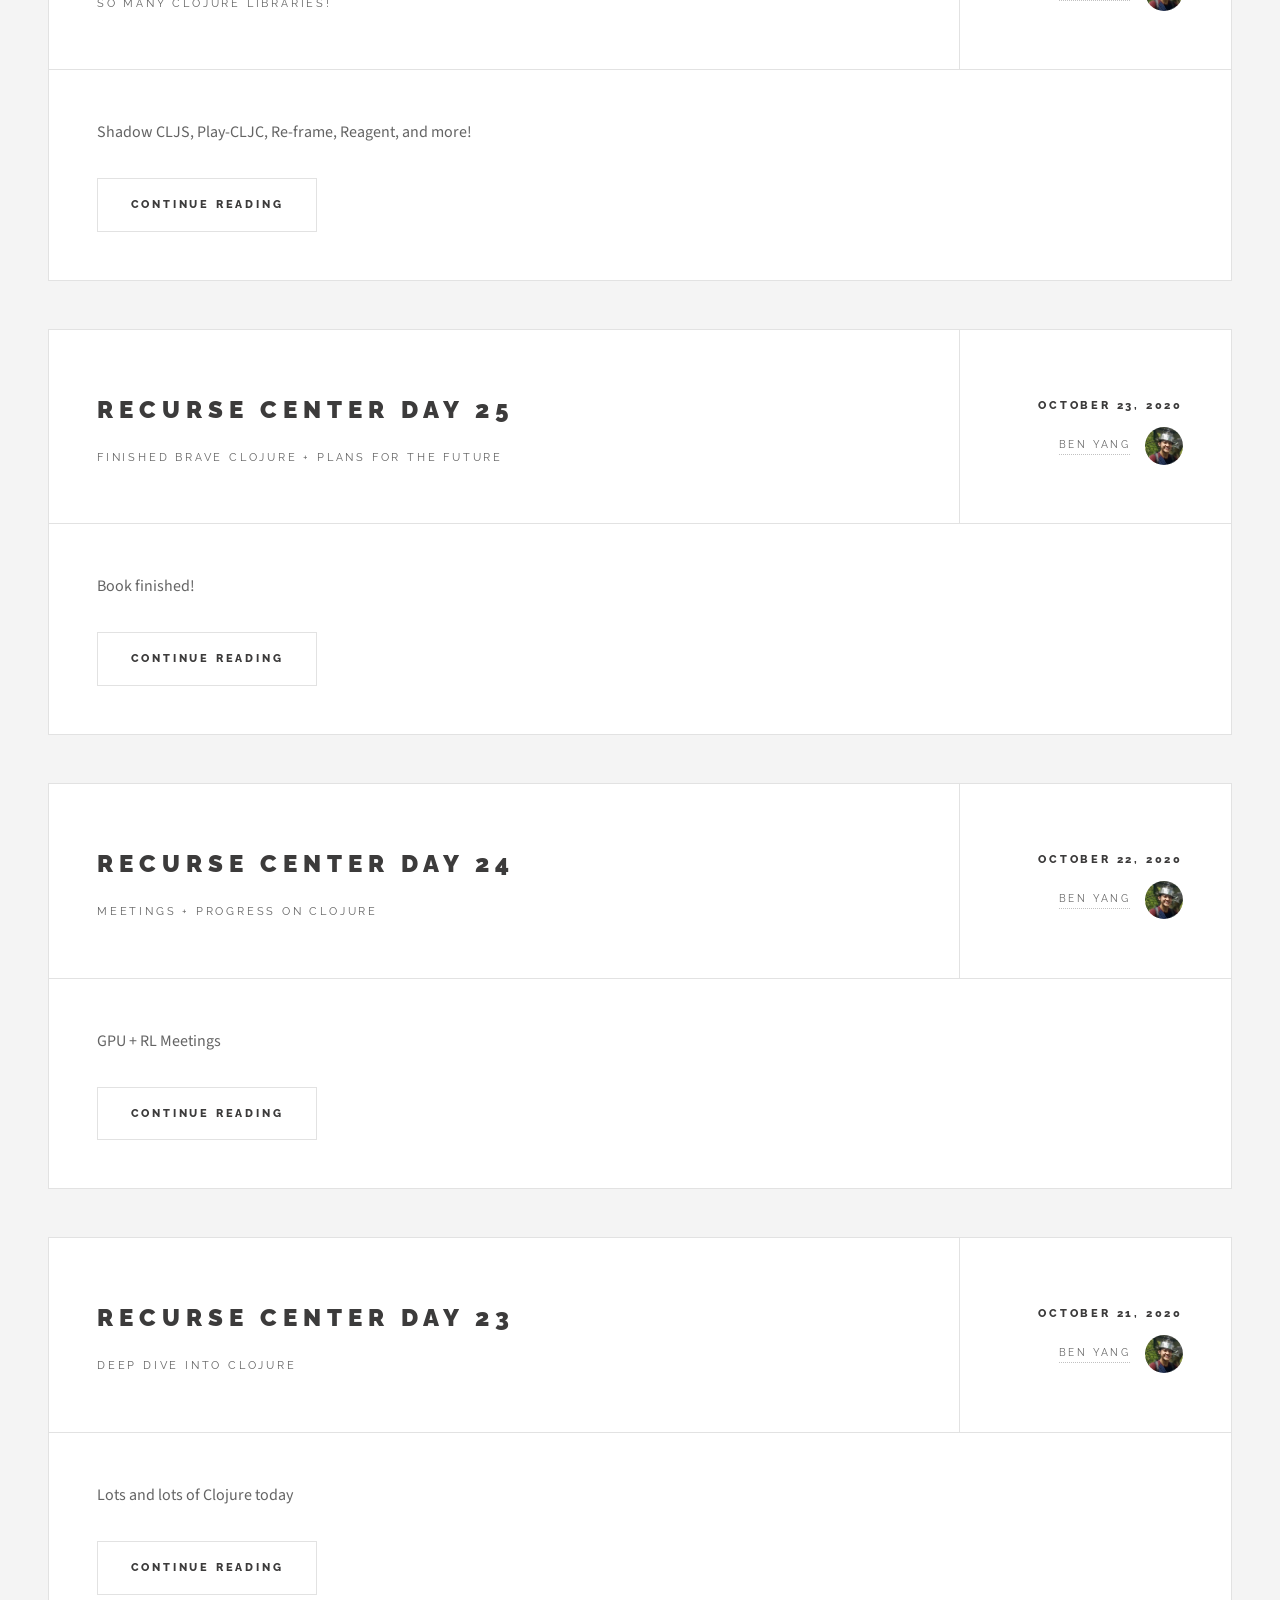
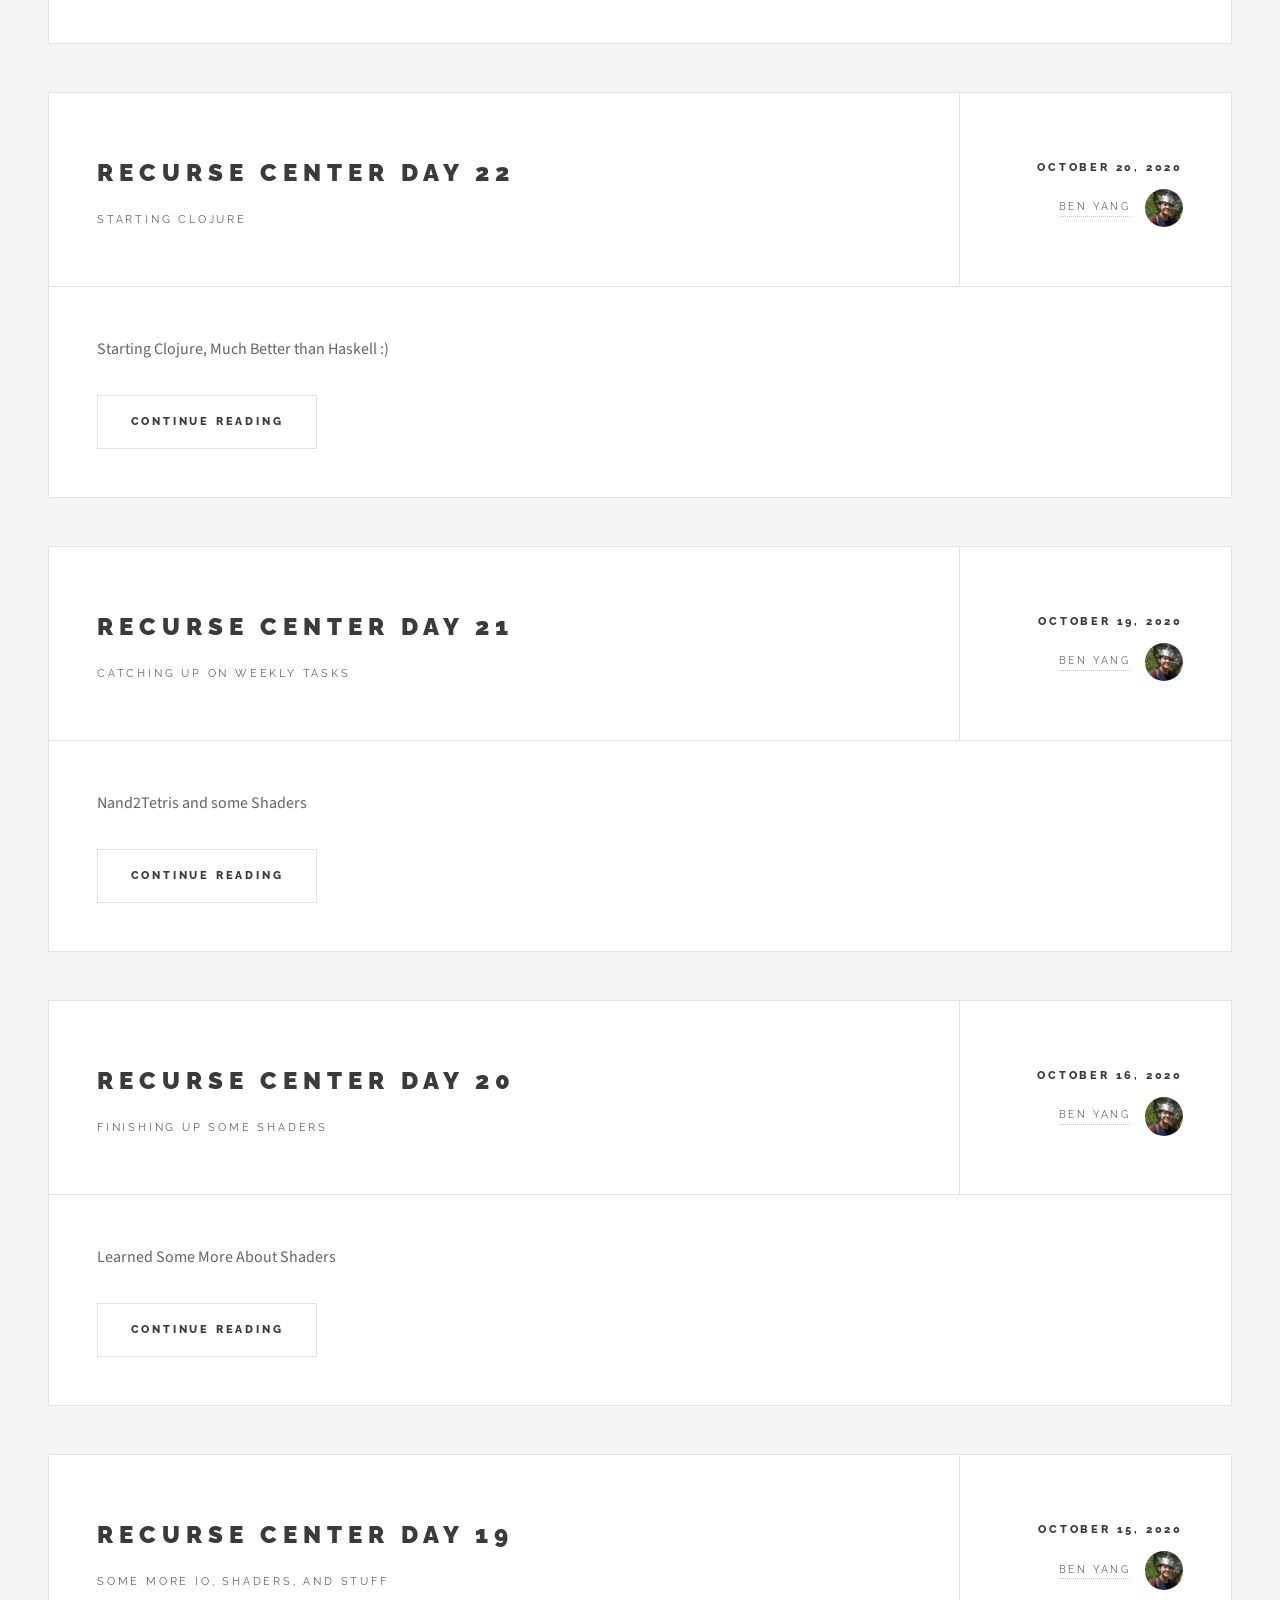
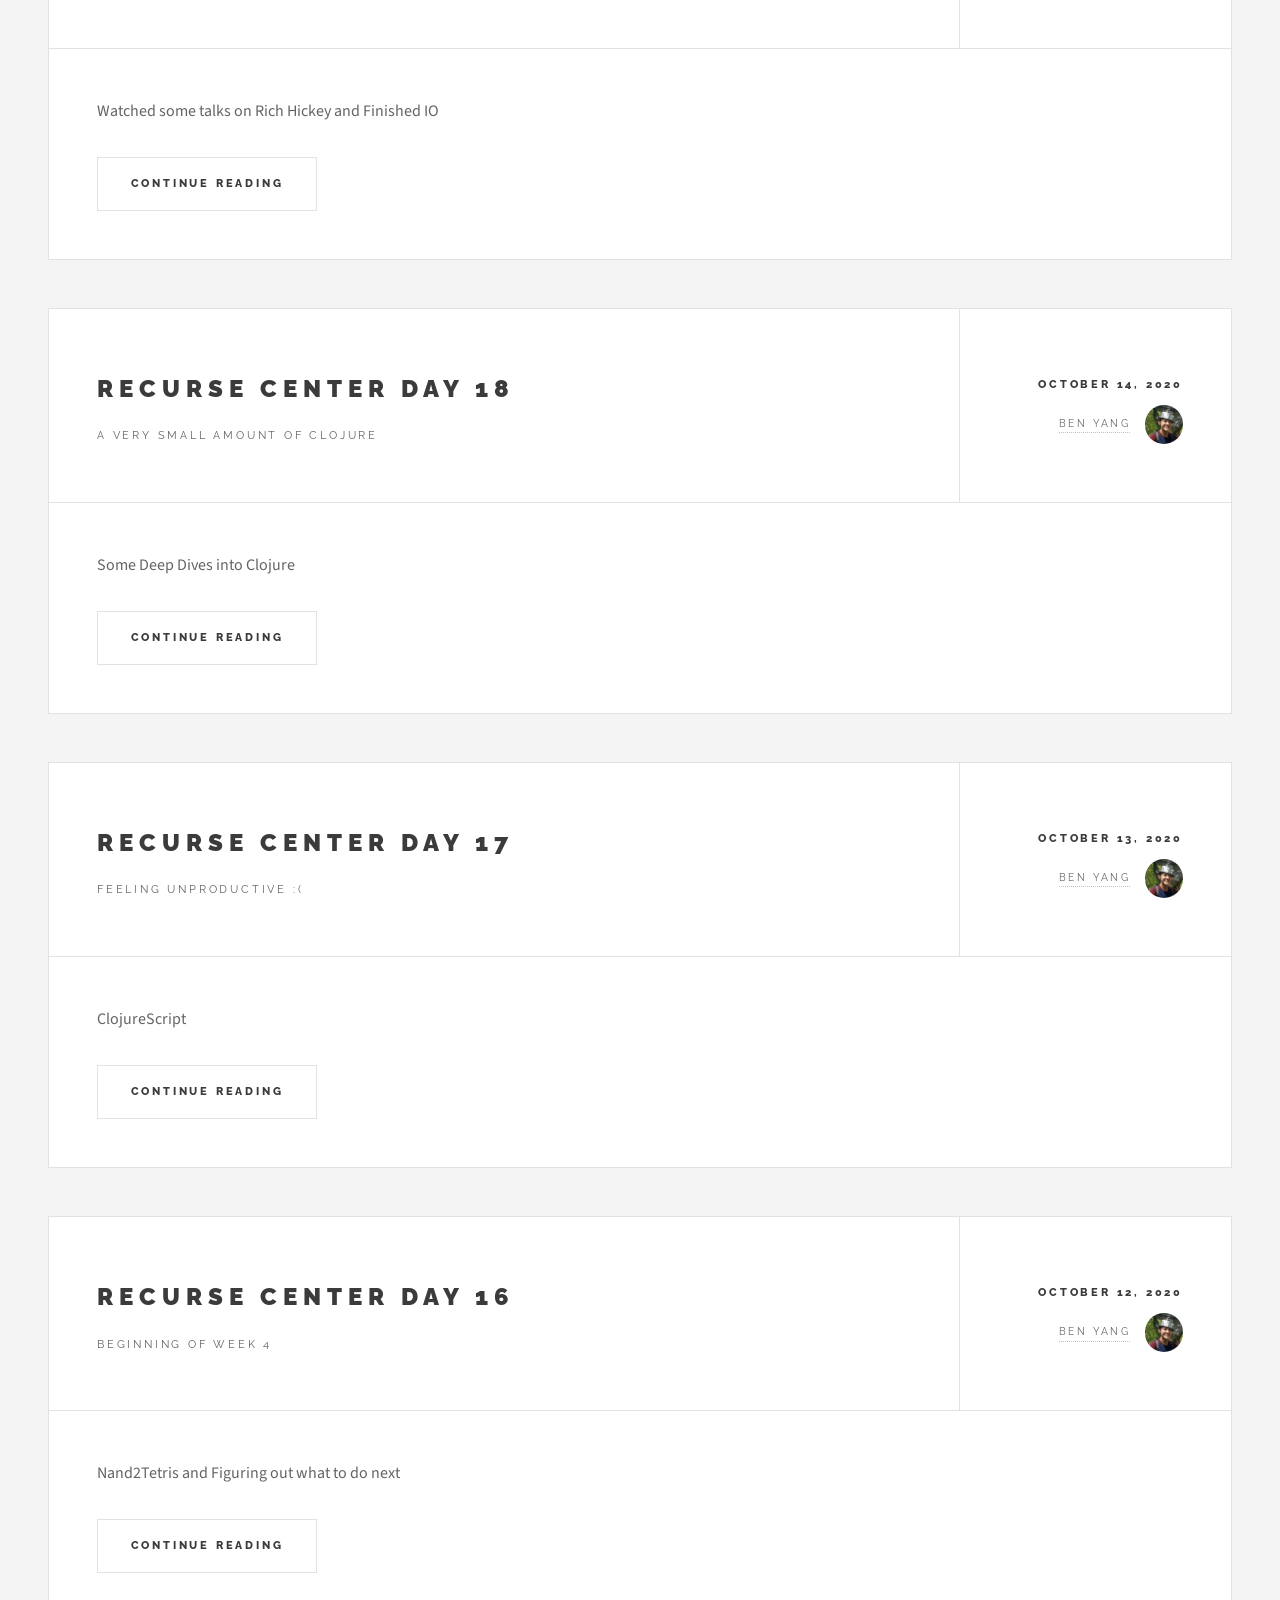
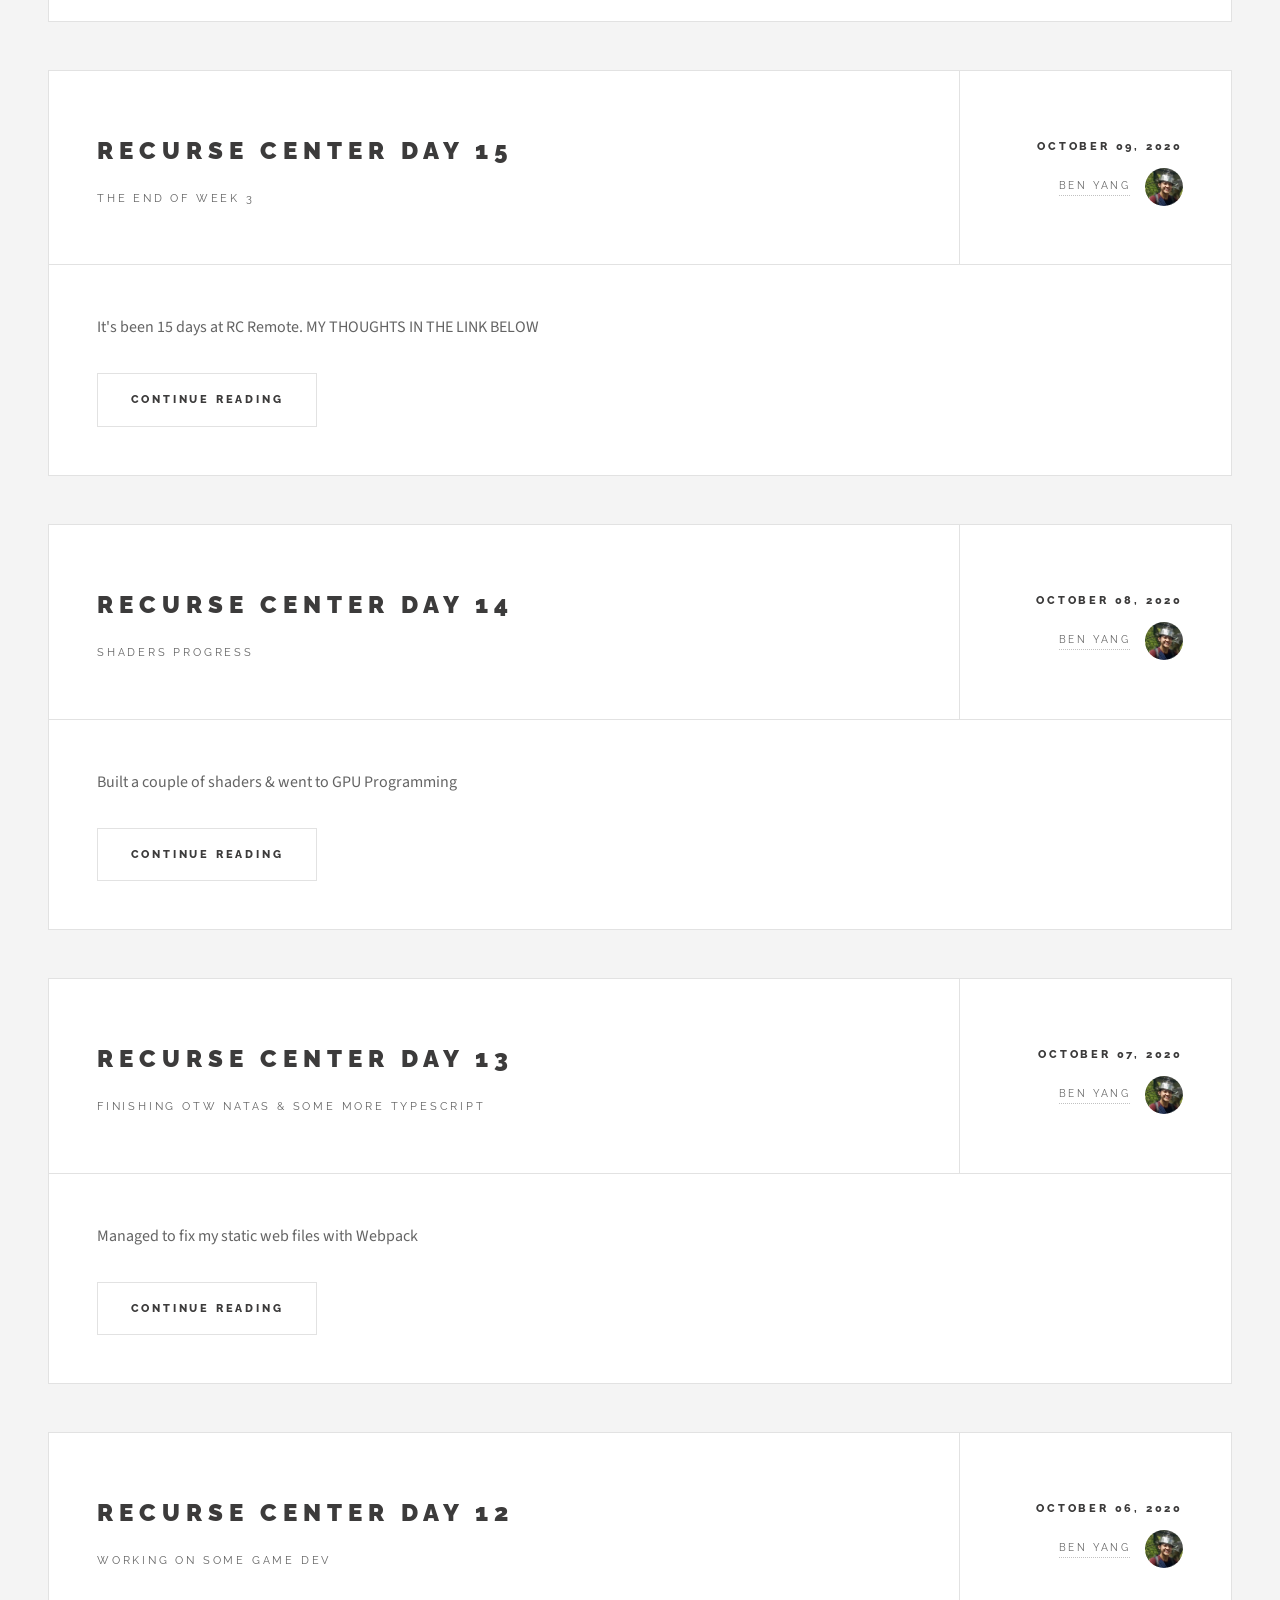
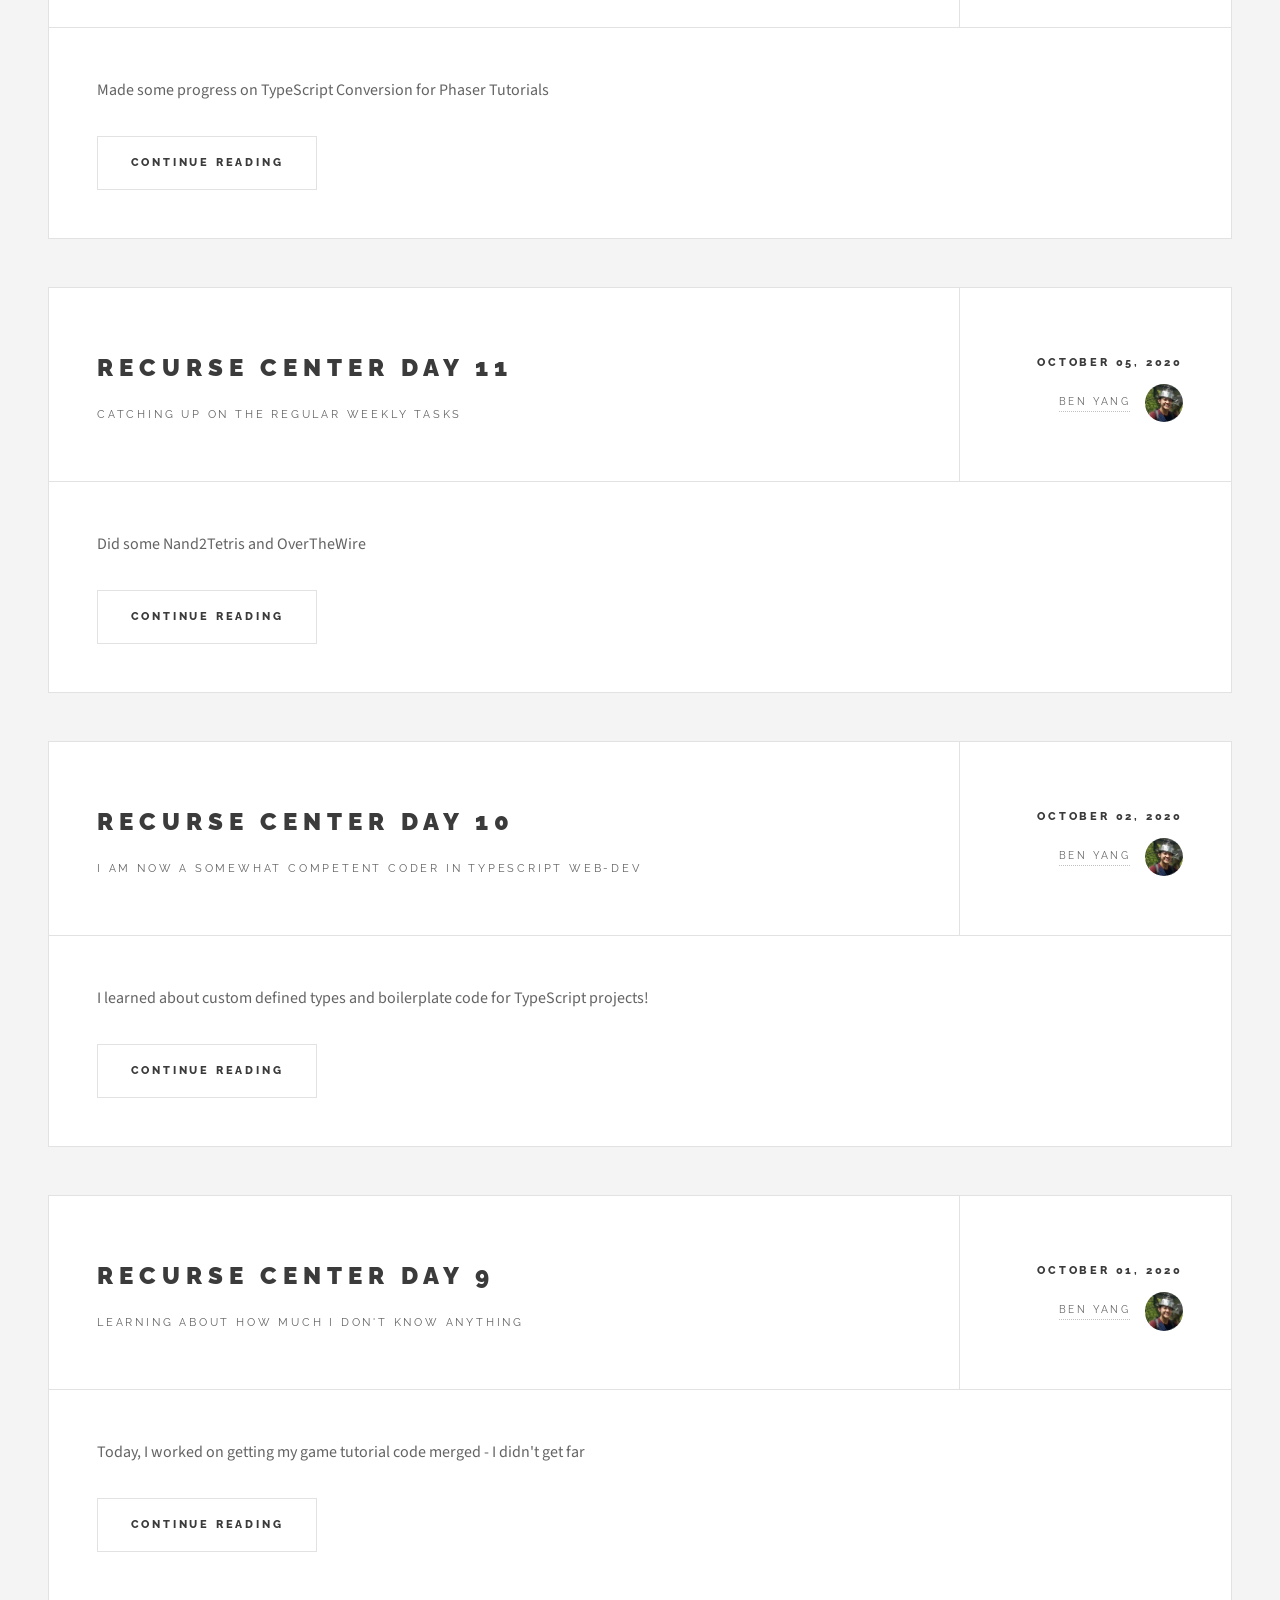
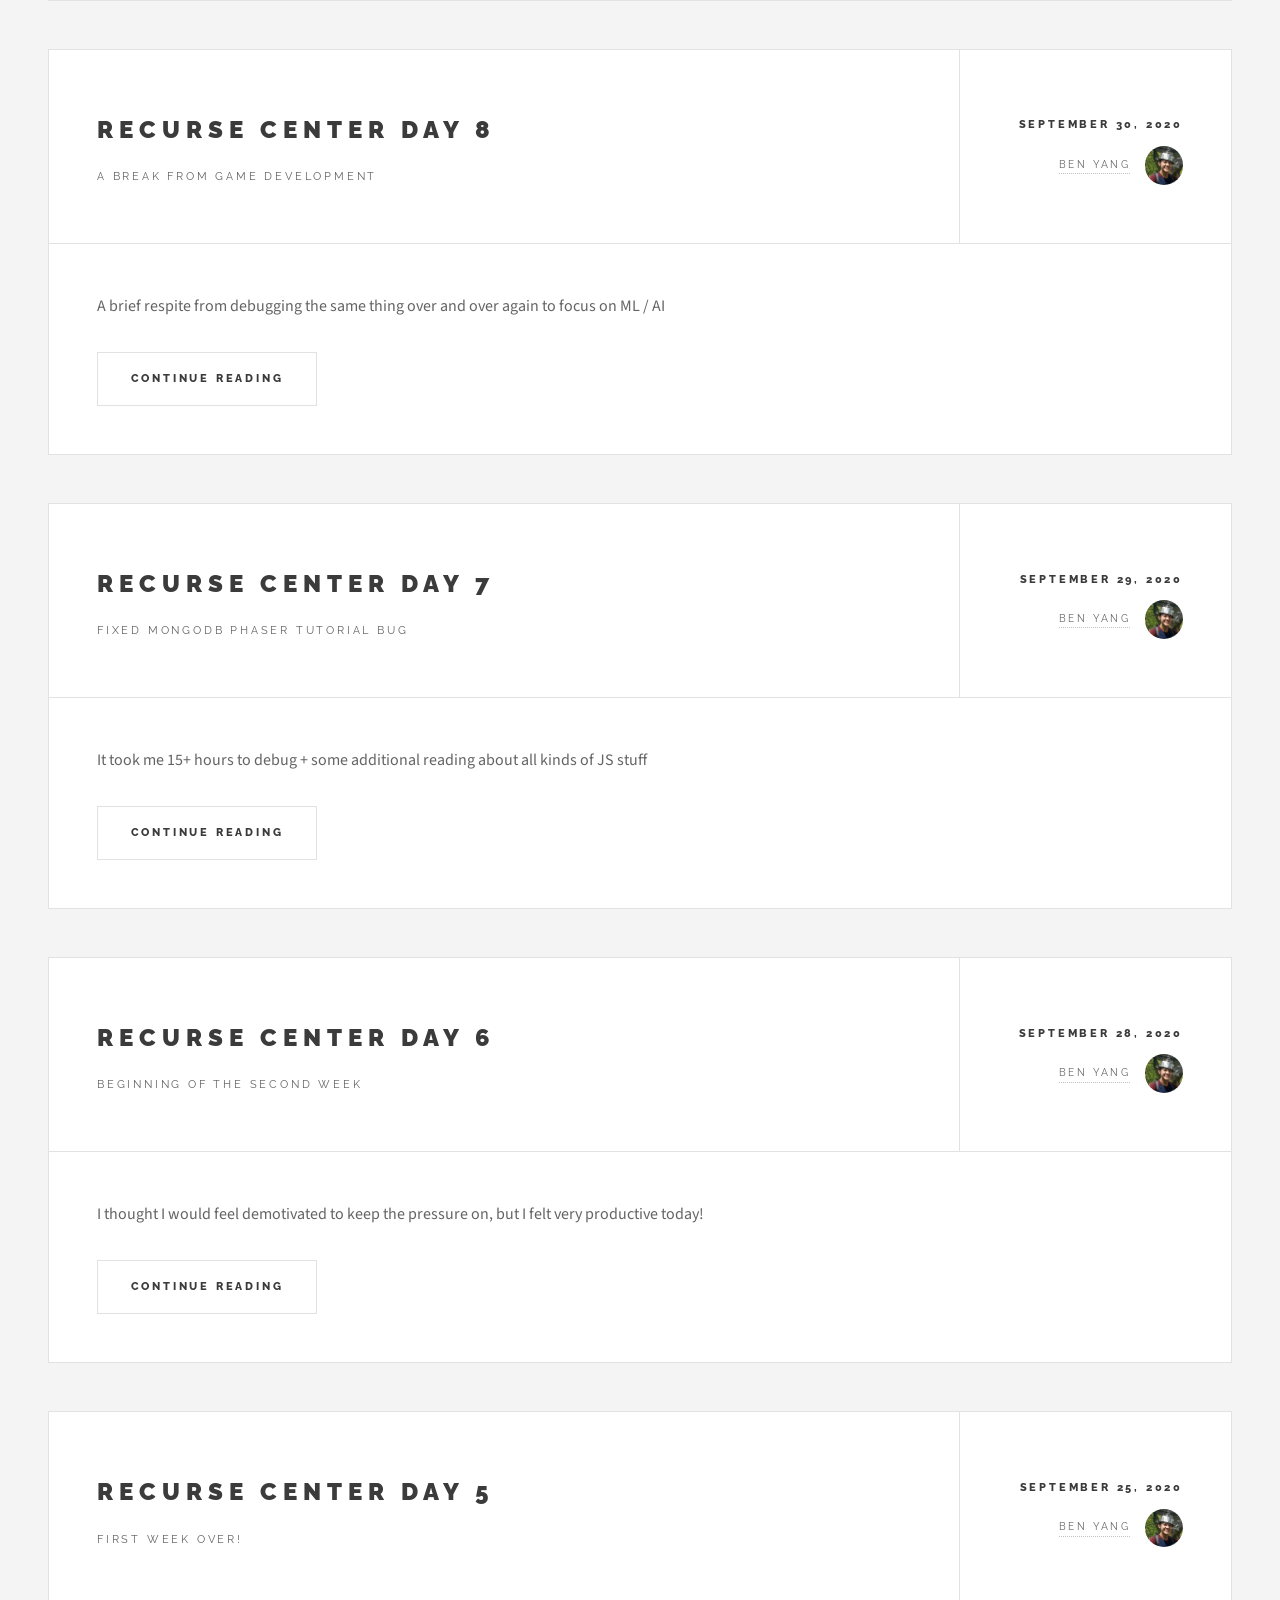
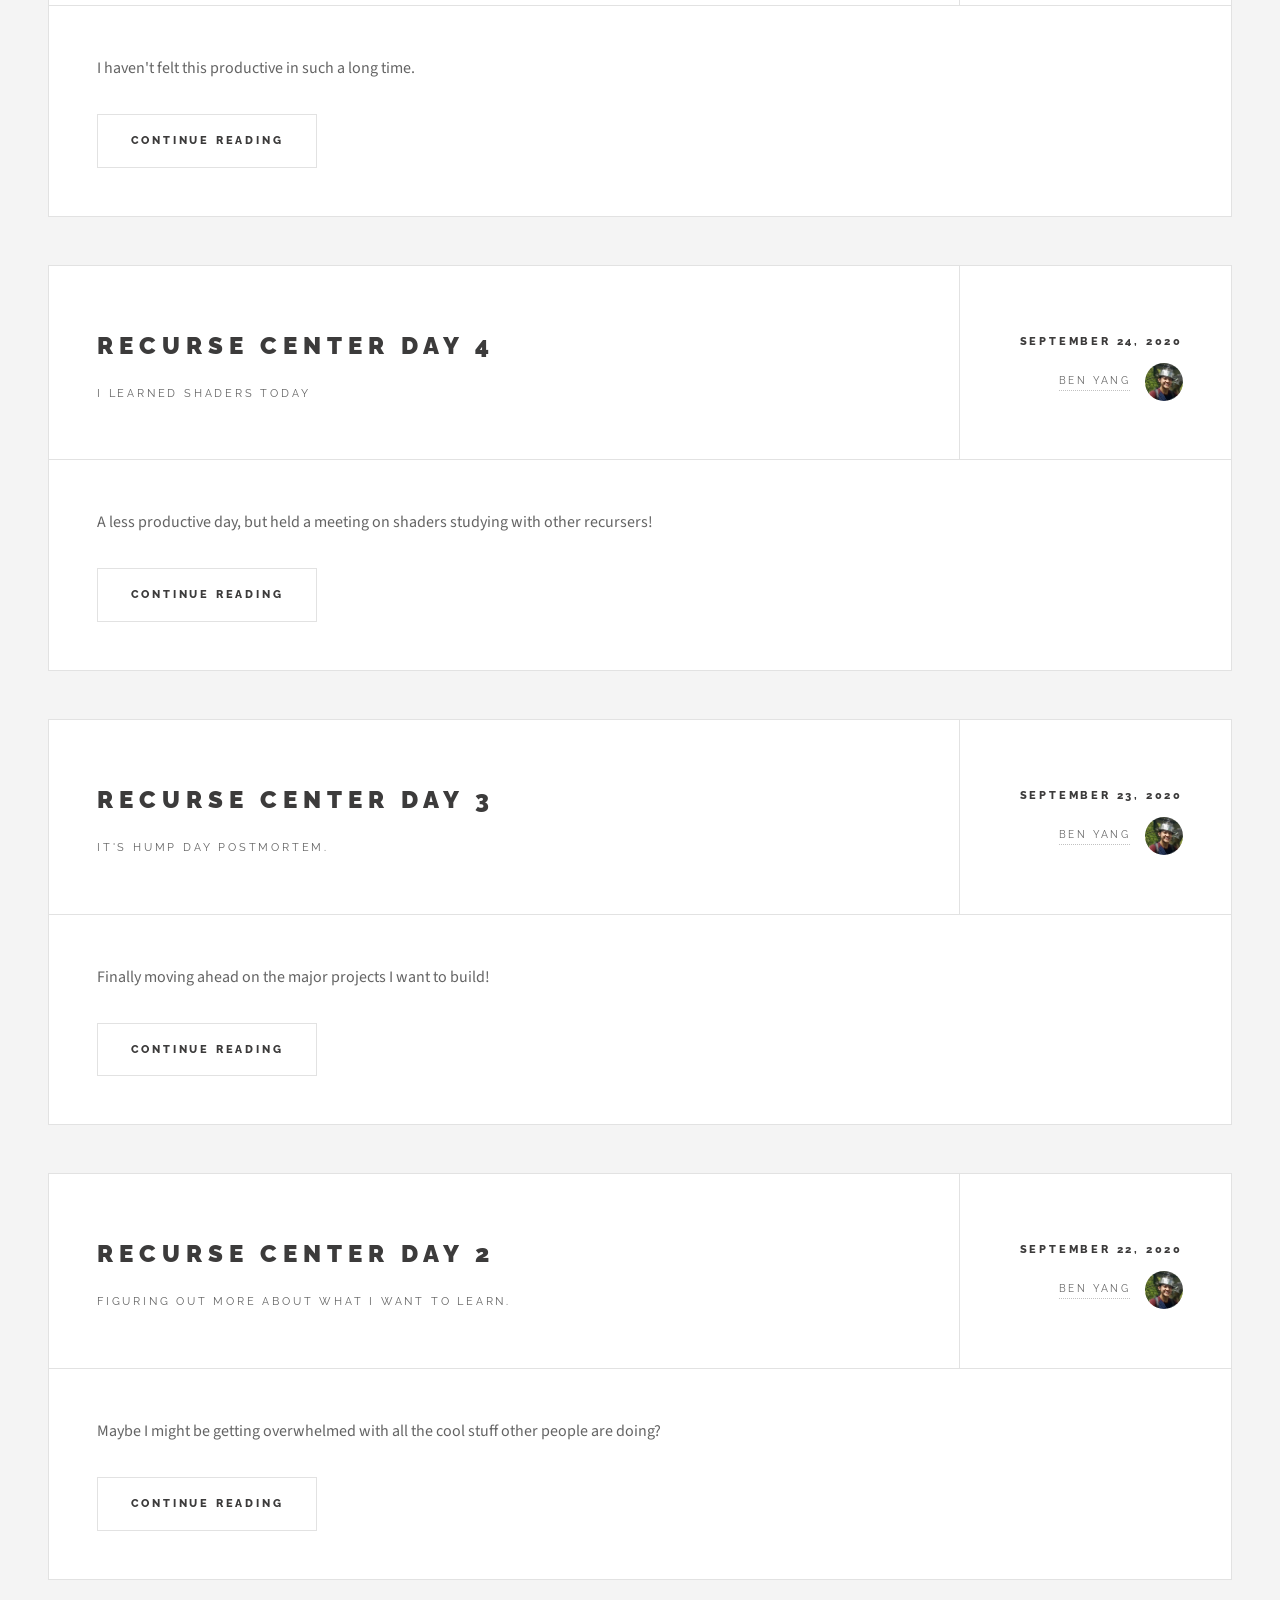
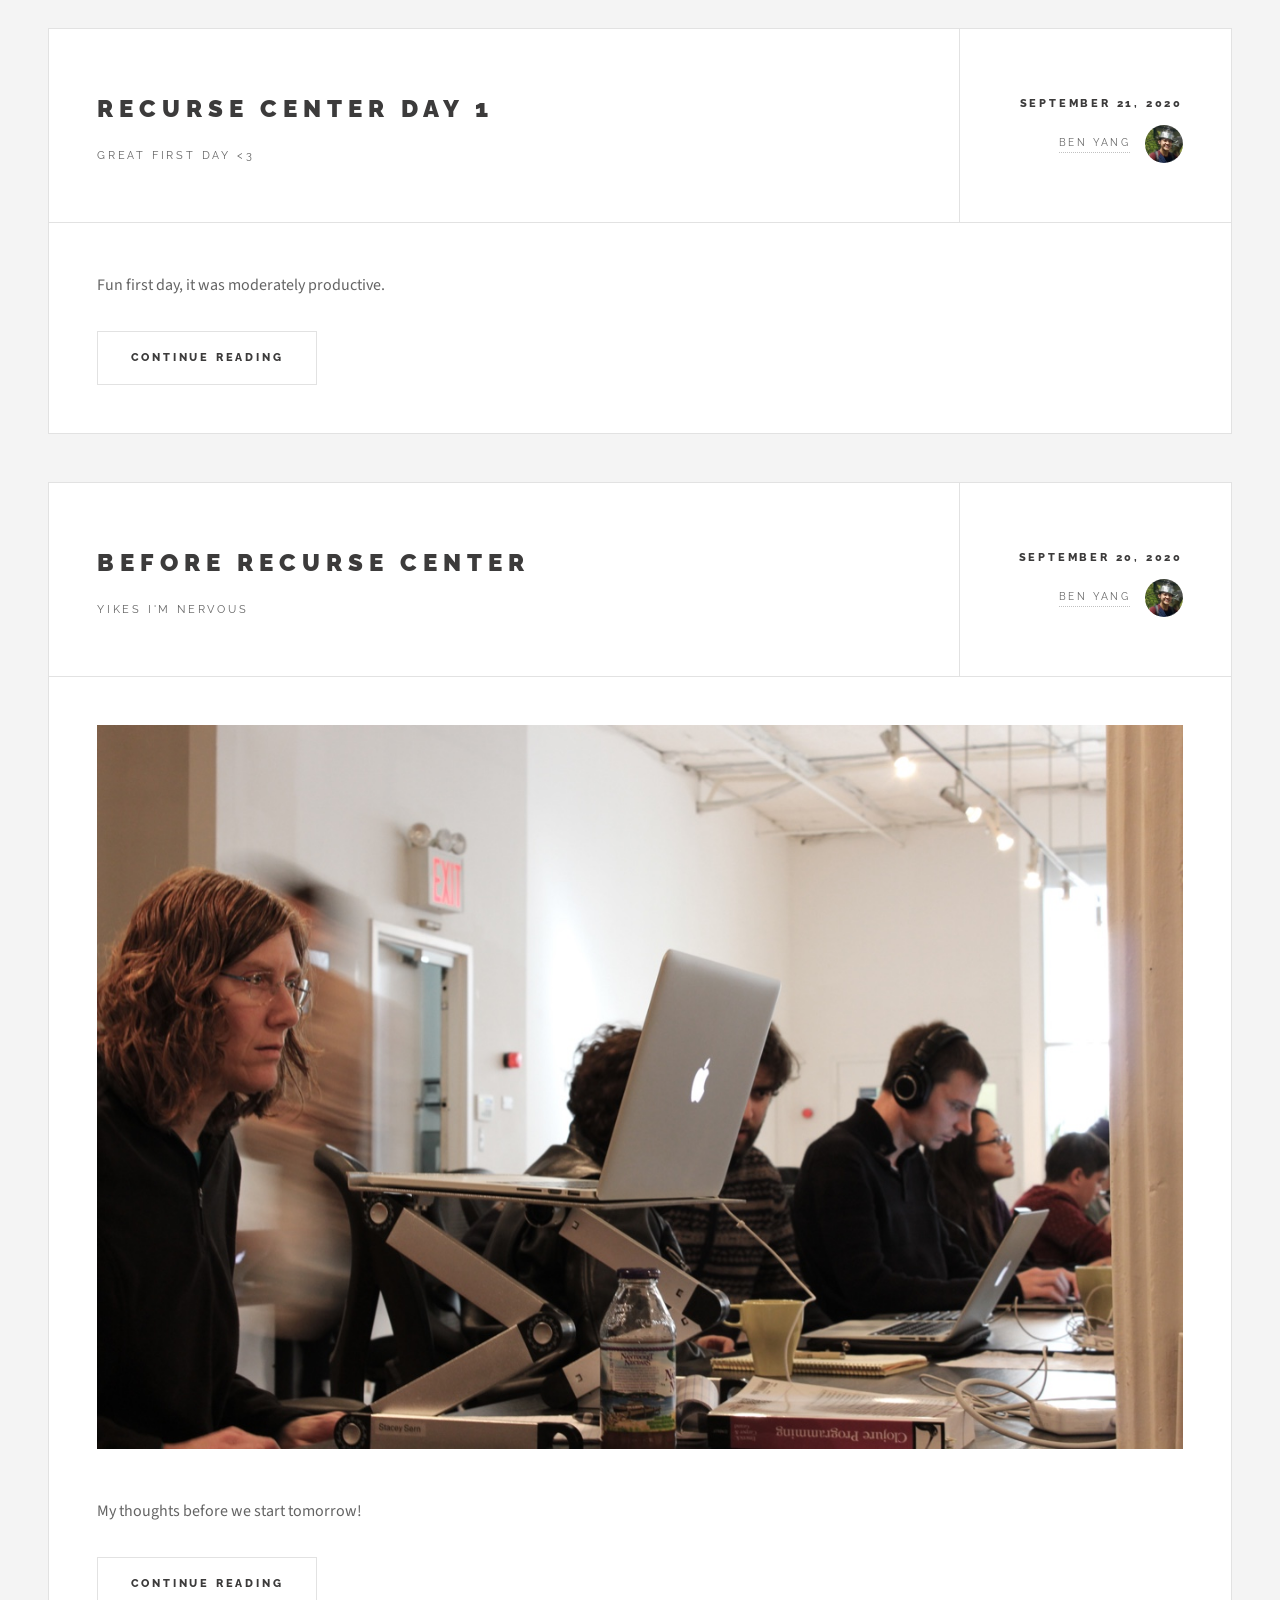
==== commit ae65d8fb: "asdf" ====
--- a/index.html
+++ b/index.html
@@ -103,6 +103,110 @@
 
 				<!-- Main -->
 				<div id="main">
+					<article class="post">
+						<header>
+							<div class="title">
+								<h2><a href="rc32.html">Recurse Center Day 32</a></h2>
+								<p>Brief Coffee Chat with Winter 1s</p>
+							</div>
+							<div class="meta">
+								<time class="published" datetime="2020-11-10">November 10, 2020</time>
+								<a href="#" class="author"><span class="name">Ben Yang</span><img src="images/myface.png" alt="" /></a>
+							</div>
+						</header>
+						<!--<a href="rc1.html" class="image featured"><img src="images/recursestock.jpg" alt="" /></a>-->
+						<p>Learned a bit about how to make a flying drone</p>
+						<footer>
+							<ul class="actions">
+								<li><a href="rc32.html" class="button large">Continue Reading</a></li>
+							</ul>
+							<!--
+							<ul class="stats">
+								<li><a href="#">General</a></li>
+								<li><a href="#" class="icon solid fa-heart">28</a></li>
+								<li><a href="#" class="icon solid fa-comment">128</a></li>
+							</ul>
+							-->
+						</footer>
+					</article>
+					<article class="post">
+						<header>
+							<div class="title">
+								<h2><a href="rc31.html">Recurse Center Day 31</a></h2>
+								<p>Meeting the Winter 1s</p>
+							</div>
+							<div class="meta">
+								<time class="published" datetime="2020-11-09">November 9, 2020</time>
+								<a href="#" class="author"><span class="name">Ben Yang</span><img src="images/myface.png" alt="" /></a>
+							</div>
+						</header>
+						<!--<a href="rc1.html" class="image featured"><img src="images/recursestock.jpg" alt="" /></a>-->
+						<p>Getting back into the groove of things after election day break!</p>
+						<footer>
+							<ul class="actions">
+								<li><a href="rc31.html" class="button large">Continue Reading</a></li>
+							</ul>
+							<!--
+							<ul class="stats">
+								<li><a href="#">General</a></li>
+								<li><a href="#" class="icon solid fa-heart">28</a></li>
+								<li><a href="#" class="icon solid fa-comment">128</a></li>
+							</ul>
+							-->
+						</footer>
+					</article>
+					<article class="post">
+						<header>
+							<div class="title">
+								<h2><a href="rc30.html">Recurse Center Day 30</a></h2>
+								<p>Saying Goodbye to Fall 1s</p>
+							</div>
+							<div class="meta">
+								<time class="published" datetime="2020-10-30">October 30, 2020</time>
+								<a href="#" class="author"><span class="name">Ben Yang</span><img src="images/myface.png" alt="" /></a>
+							</div>
+						</header>
+						<!--<a href="rc1.html" class="image featured"><img src="images/recursestock.jpg" alt="" /></a>-->
+						<p>Held a goodbye party to all the Fall 1s, some of them were working on really cool things!</p>
+						<footer>
+							<ul class="actions">
+								<li><a href="rc30.html" class="button large">Continue Reading</a></li>
+							</ul>
+							<!--
+							<ul class="stats">
+								<li><a href="#">General</a></li>
+								<li><a href="#" class="icon solid fa-heart">28</a></li>
+								<li><a href="#" class="icon solid fa-comment">128</a></li>
+							</ul>
+							-->
+						</footer>
+					</article>
+					<article class="post">
+						<header>
+							<div class="title">
+								<h2><a href="rc29.html">Recurse Center Day 29</a></h2>
+								<p>Brief Shaders Meeting</p>
+							</div>
+							<div class="meta">
+								<time class="published" datetime="2020-10-29">October 29, 2020</time>
+								<a href="#" class="author"><span class="name">Ben Yang</span><img src="images/myface.png" alt="" /></a>
+							</div>
+						</header>
+						<!--<a href="rc1.html" class="image featured"><img src="images/recursestock.jpg" alt="" /></a>-->
+						<p>Narrowing down my tasks even more for the rest of the batch</p>
+						<footer>
+							<ul class="actions">
+								<li><a href="rc29.html" class="button large">Continue Reading</a></li>
+							</ul>
+							<!--
+							<ul class="stats">
+								<li><a href="#">General</a></li>
+								<li><a href="#" class="icon solid fa-heart">28</a></li>
+								<li><a href="#" class="icon solid fa-comment">128</a></li>
+							</ul>
+							-->
+						</footer>
+					</article>
 					<article class="post">
 						<header>
 							<div class="title">
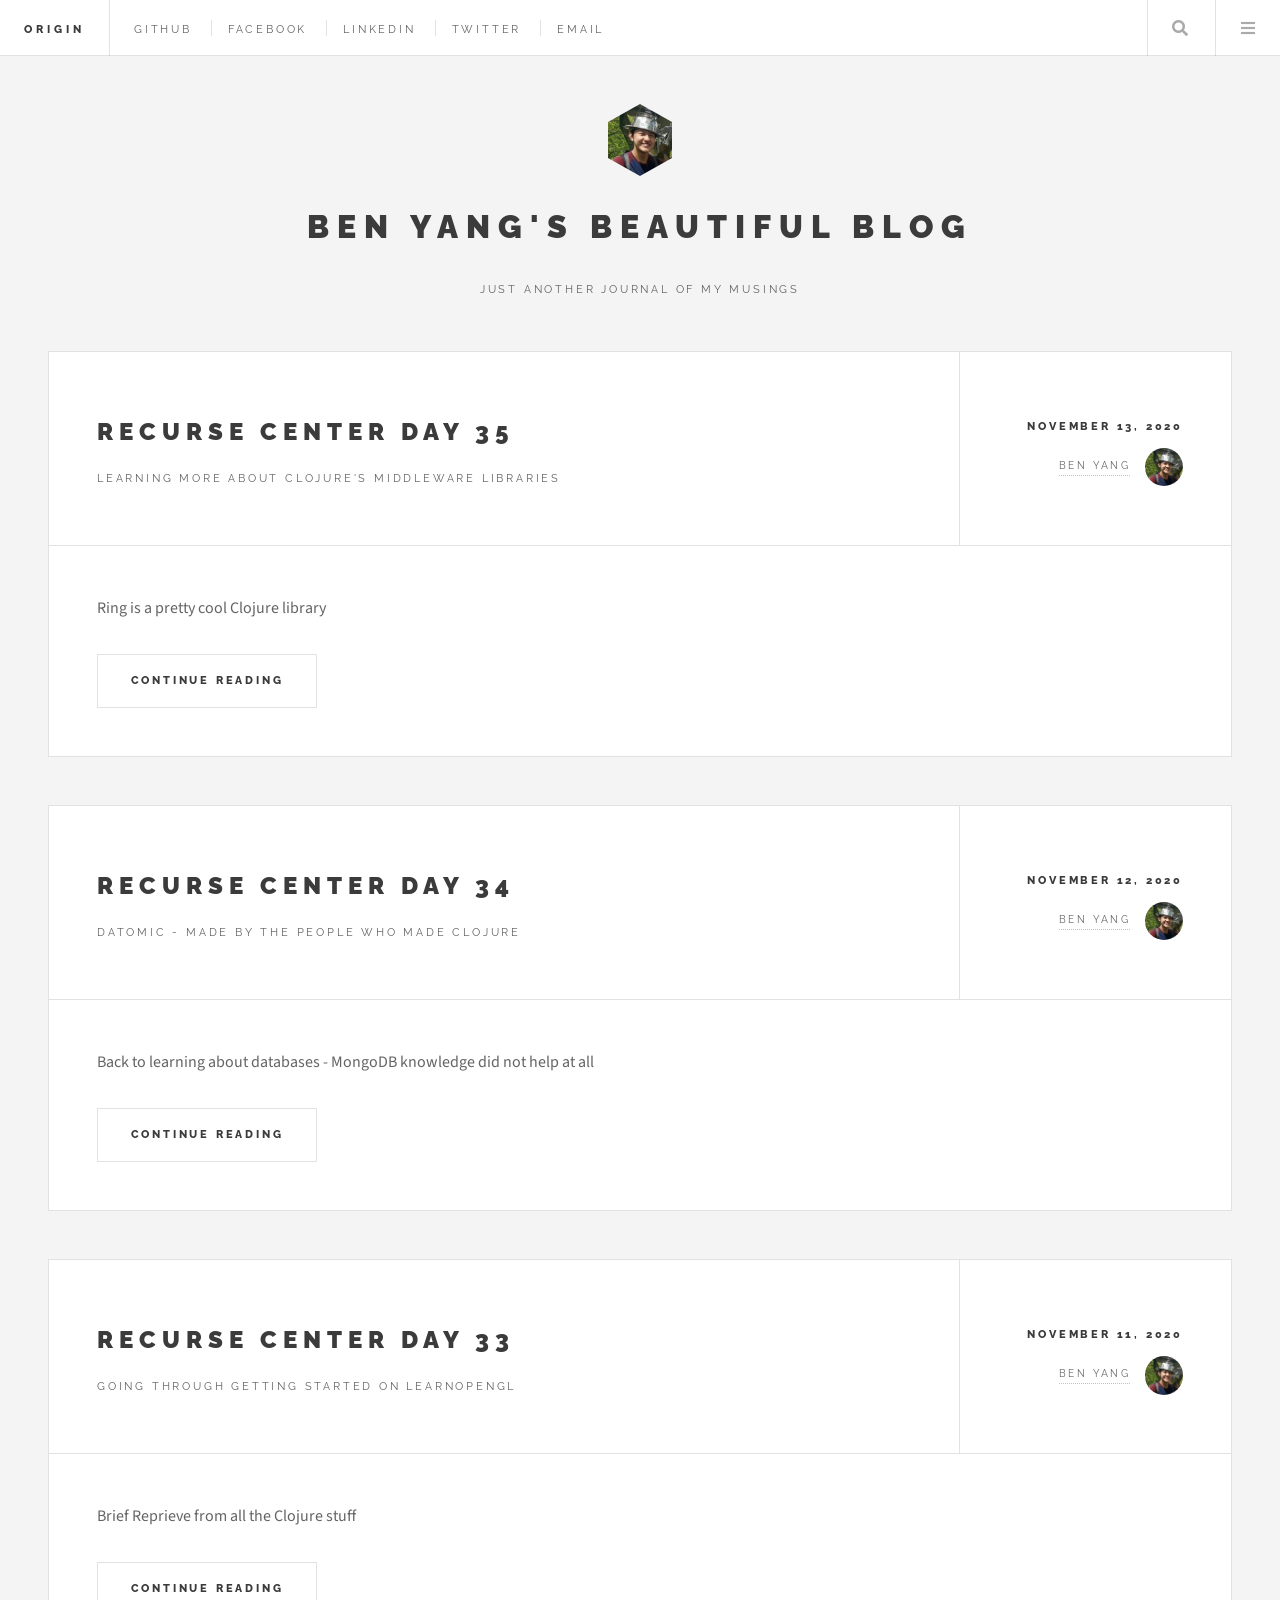
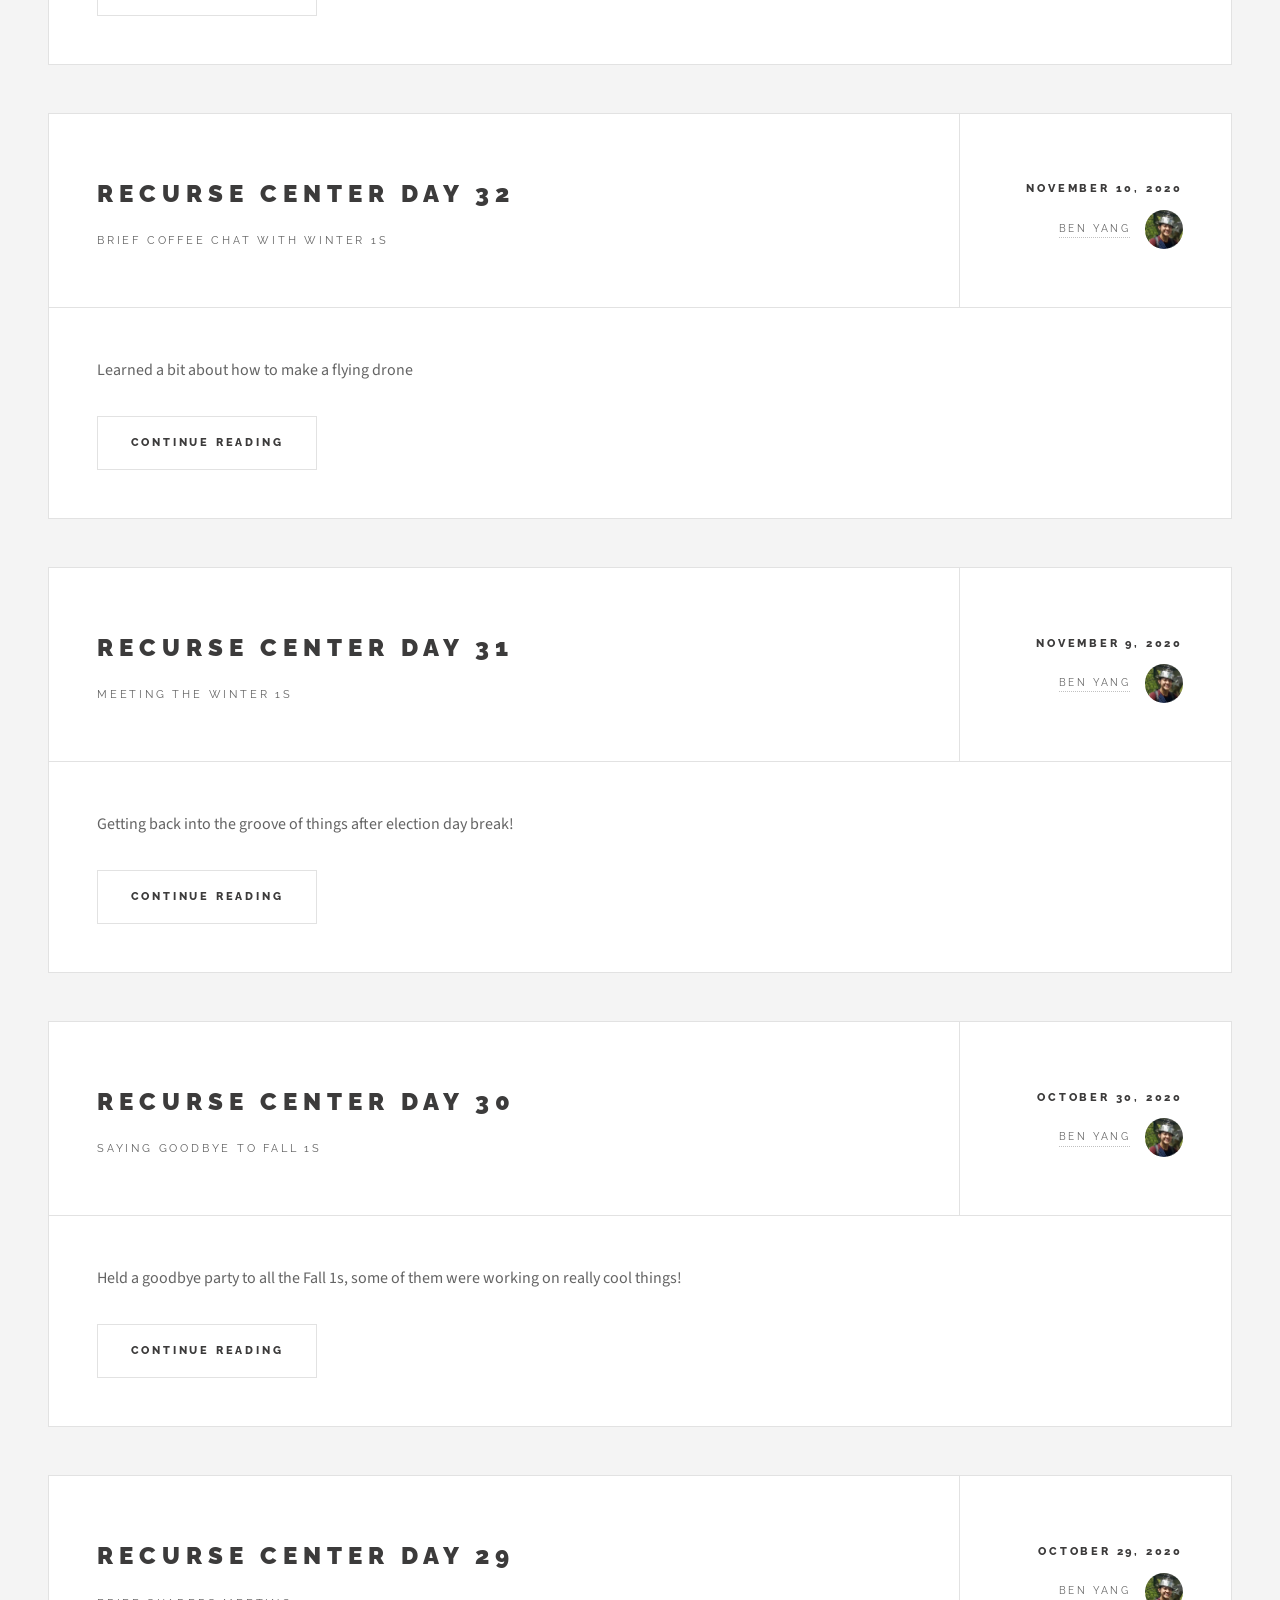
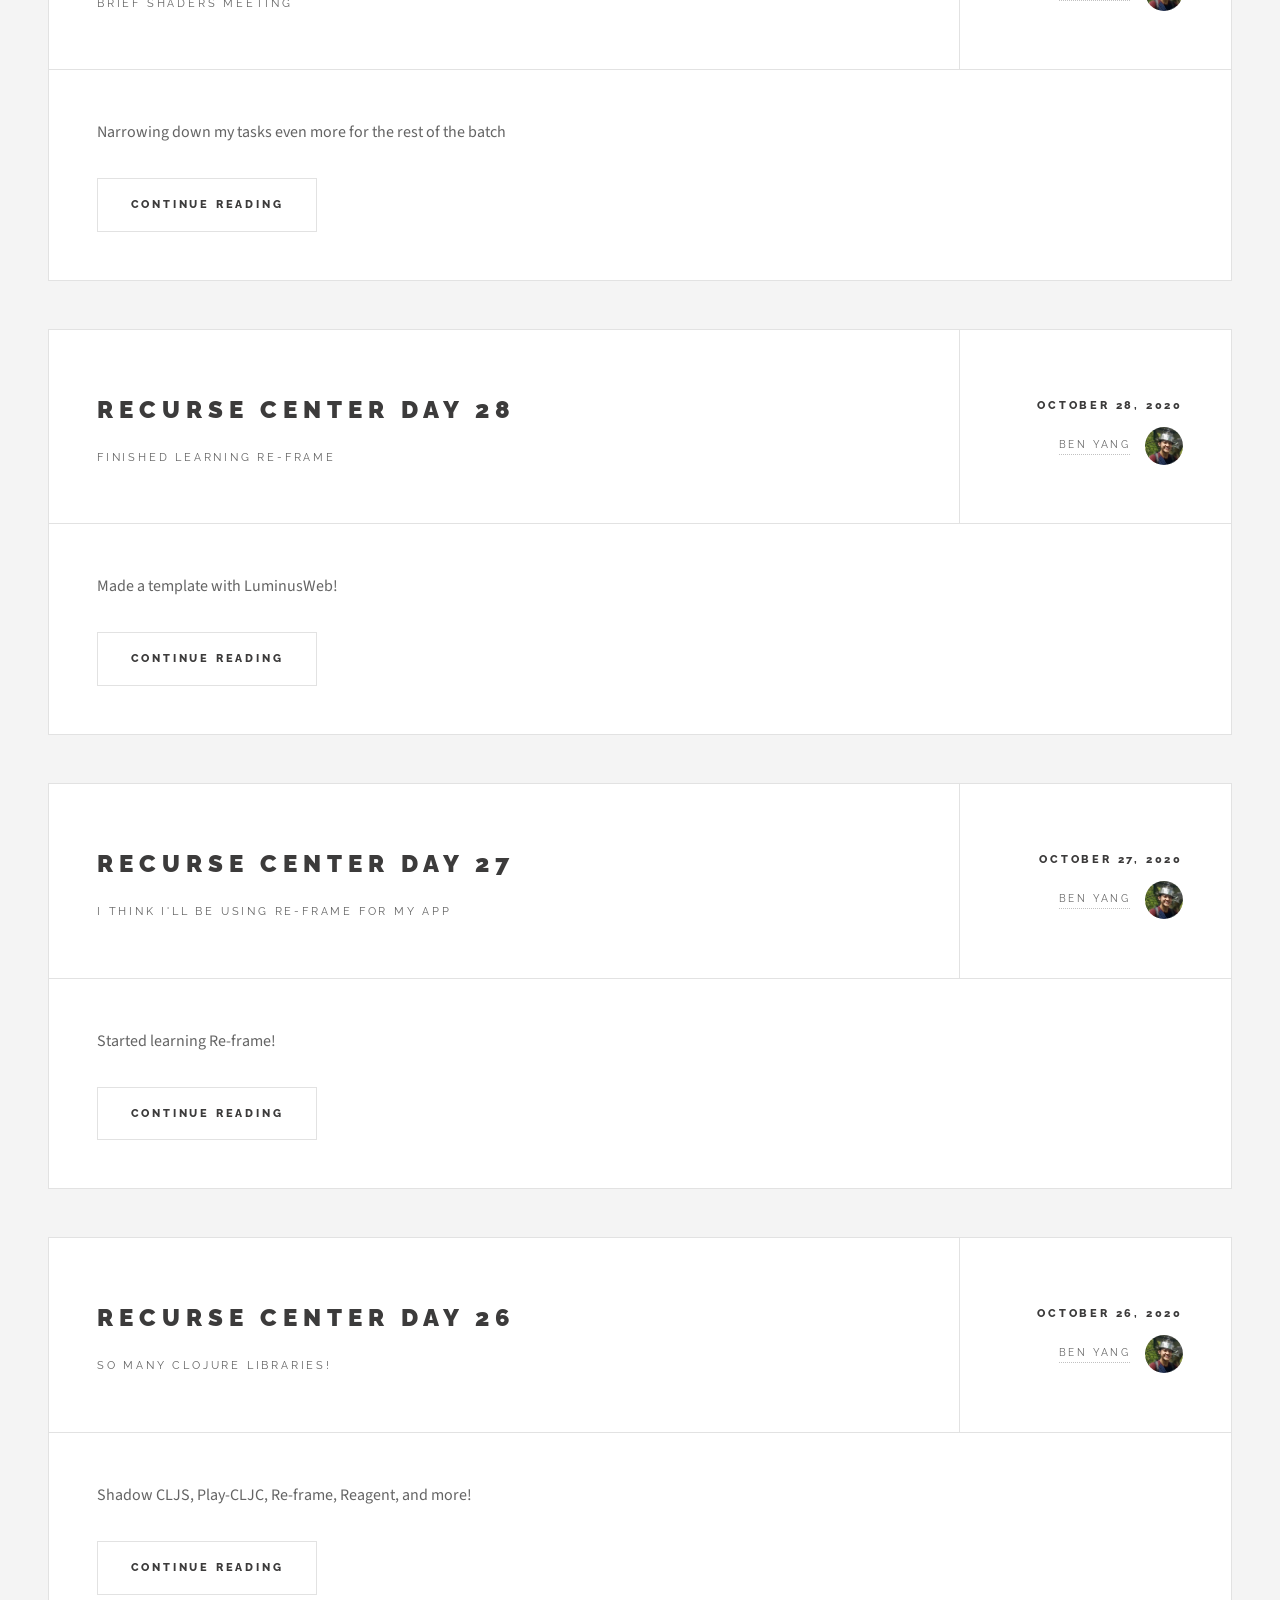
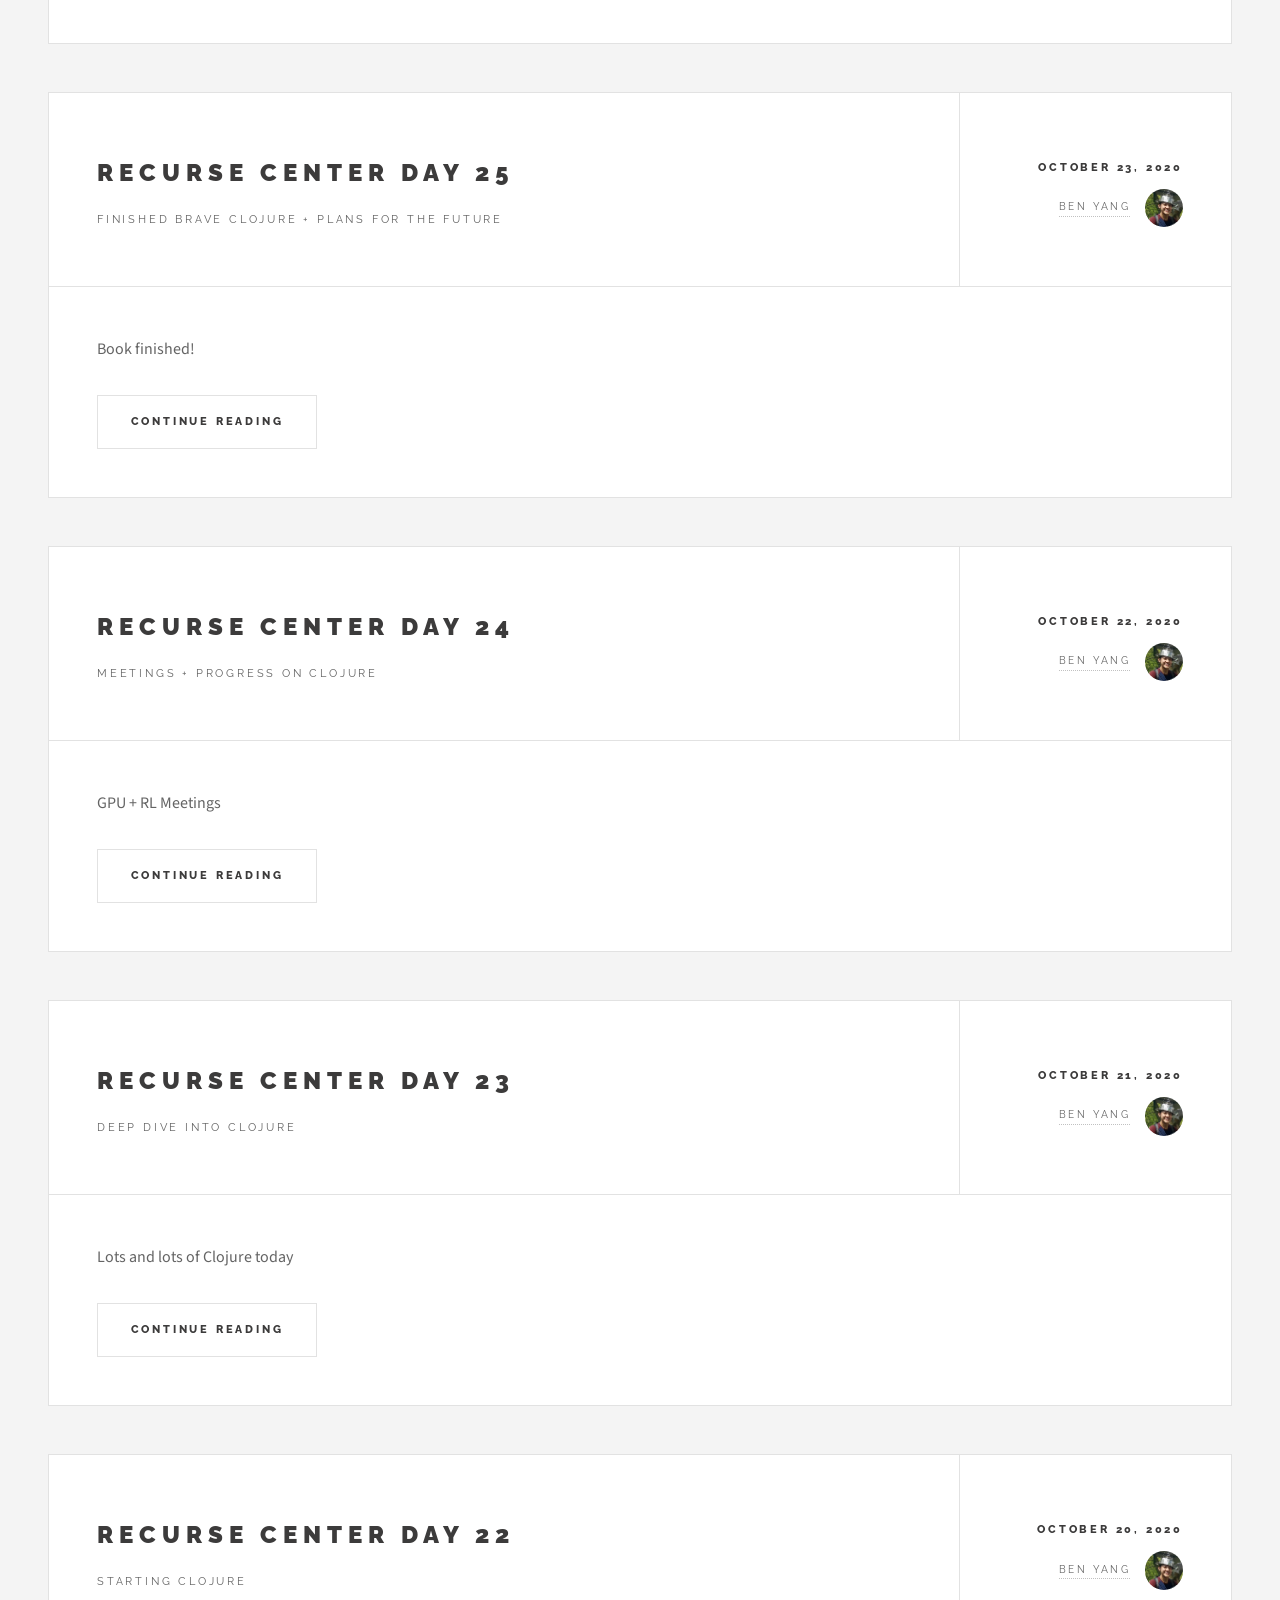
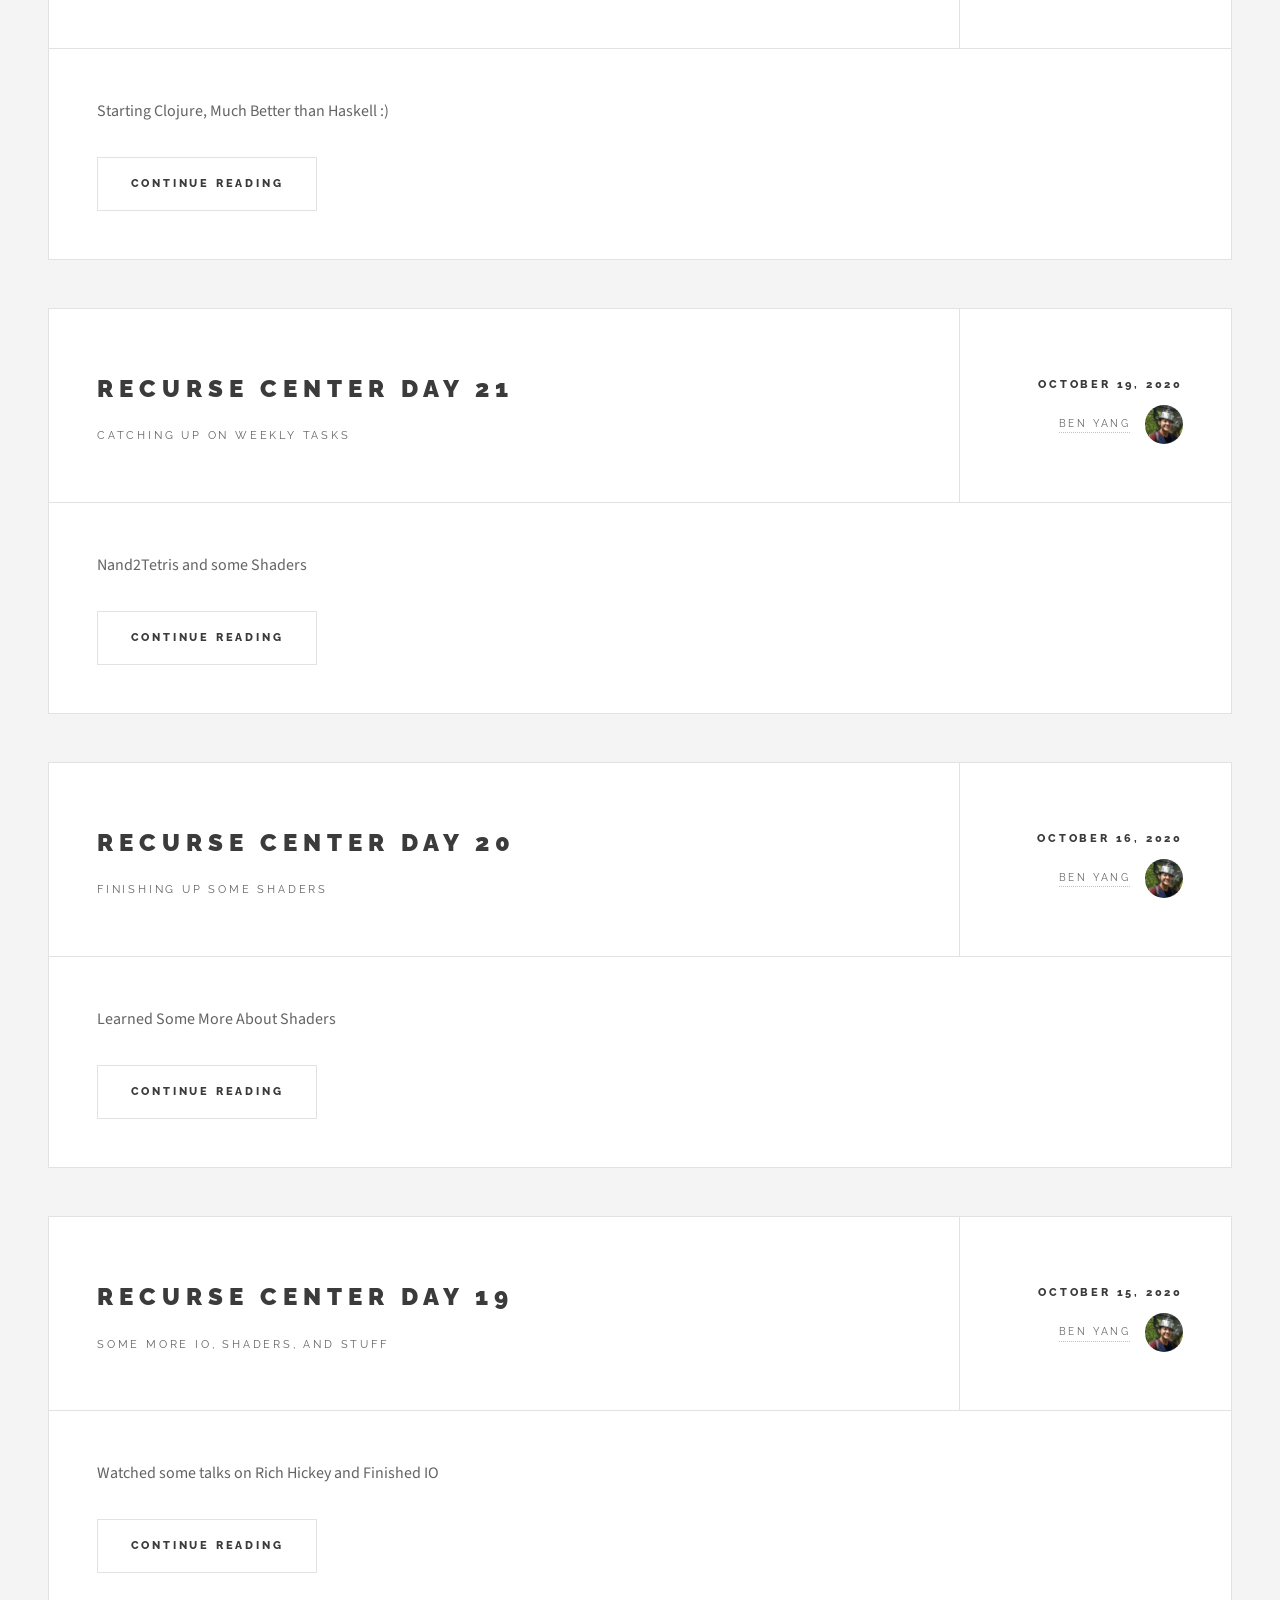
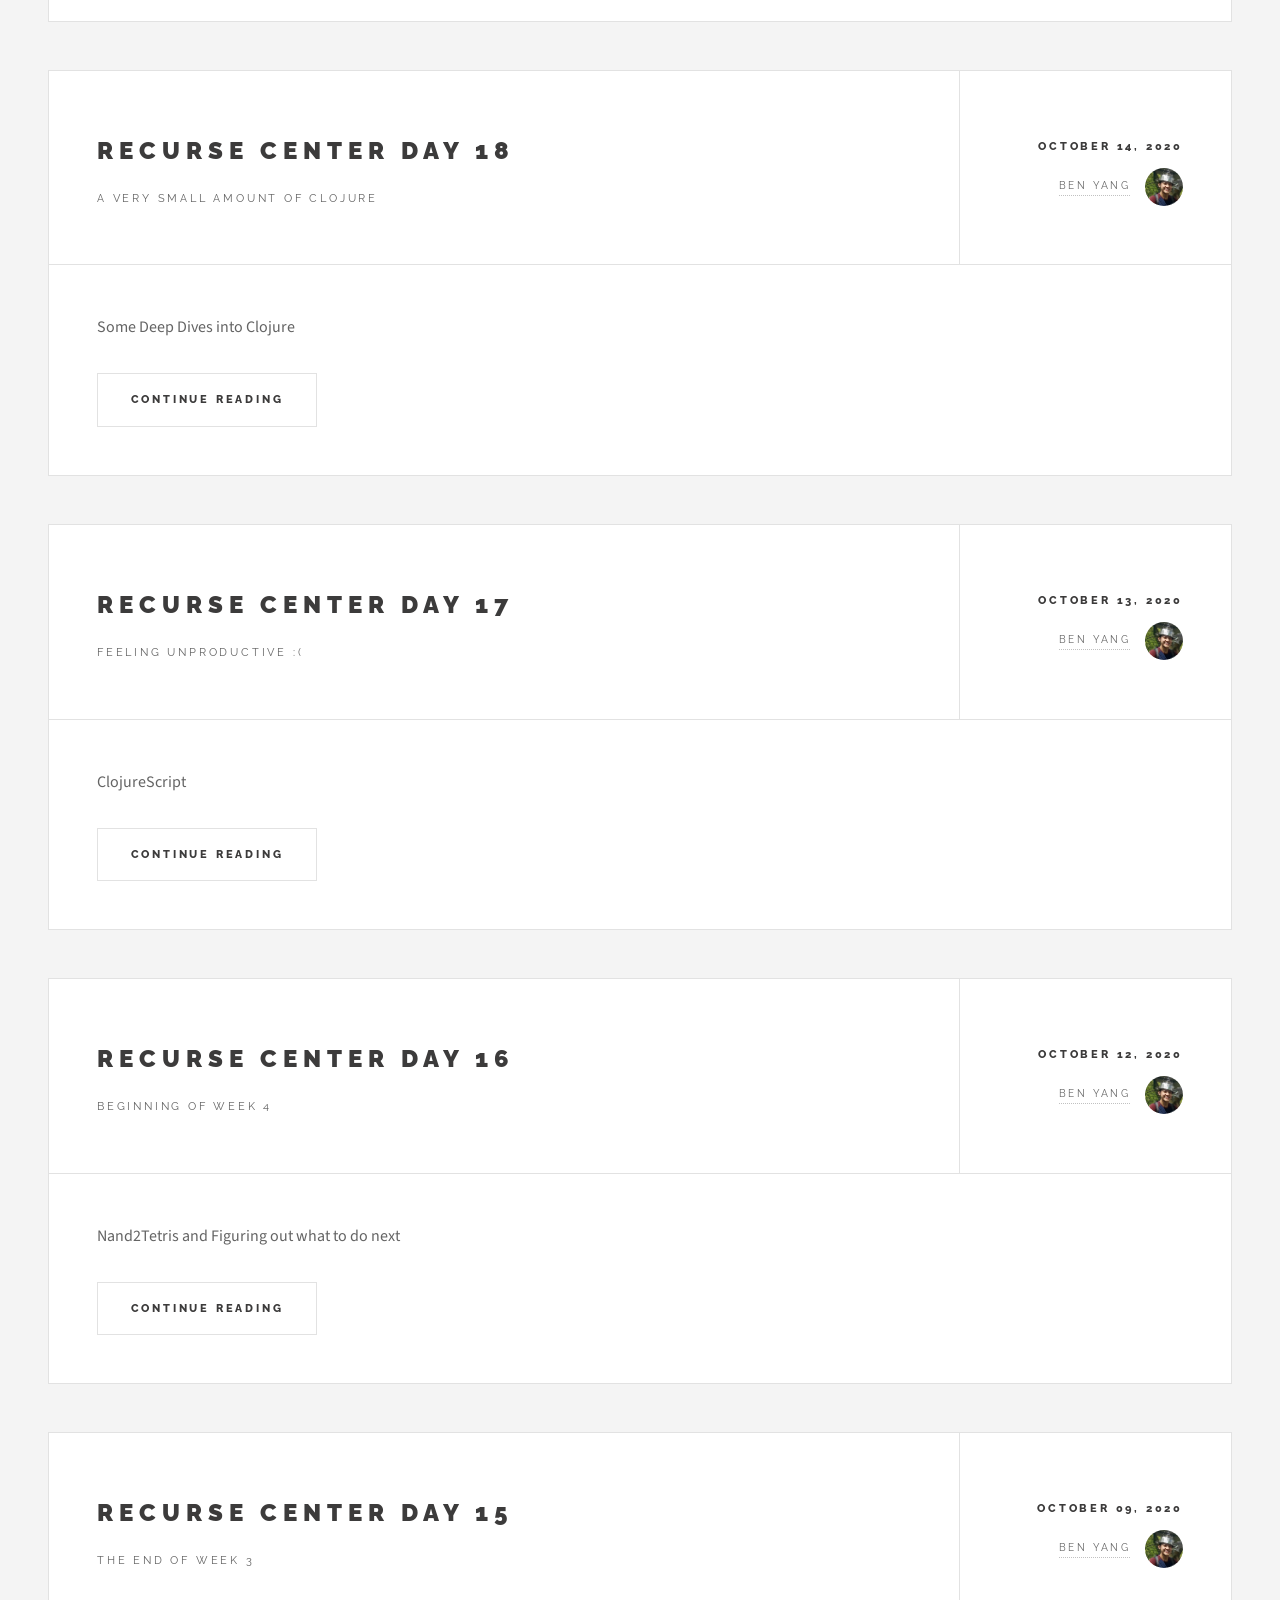
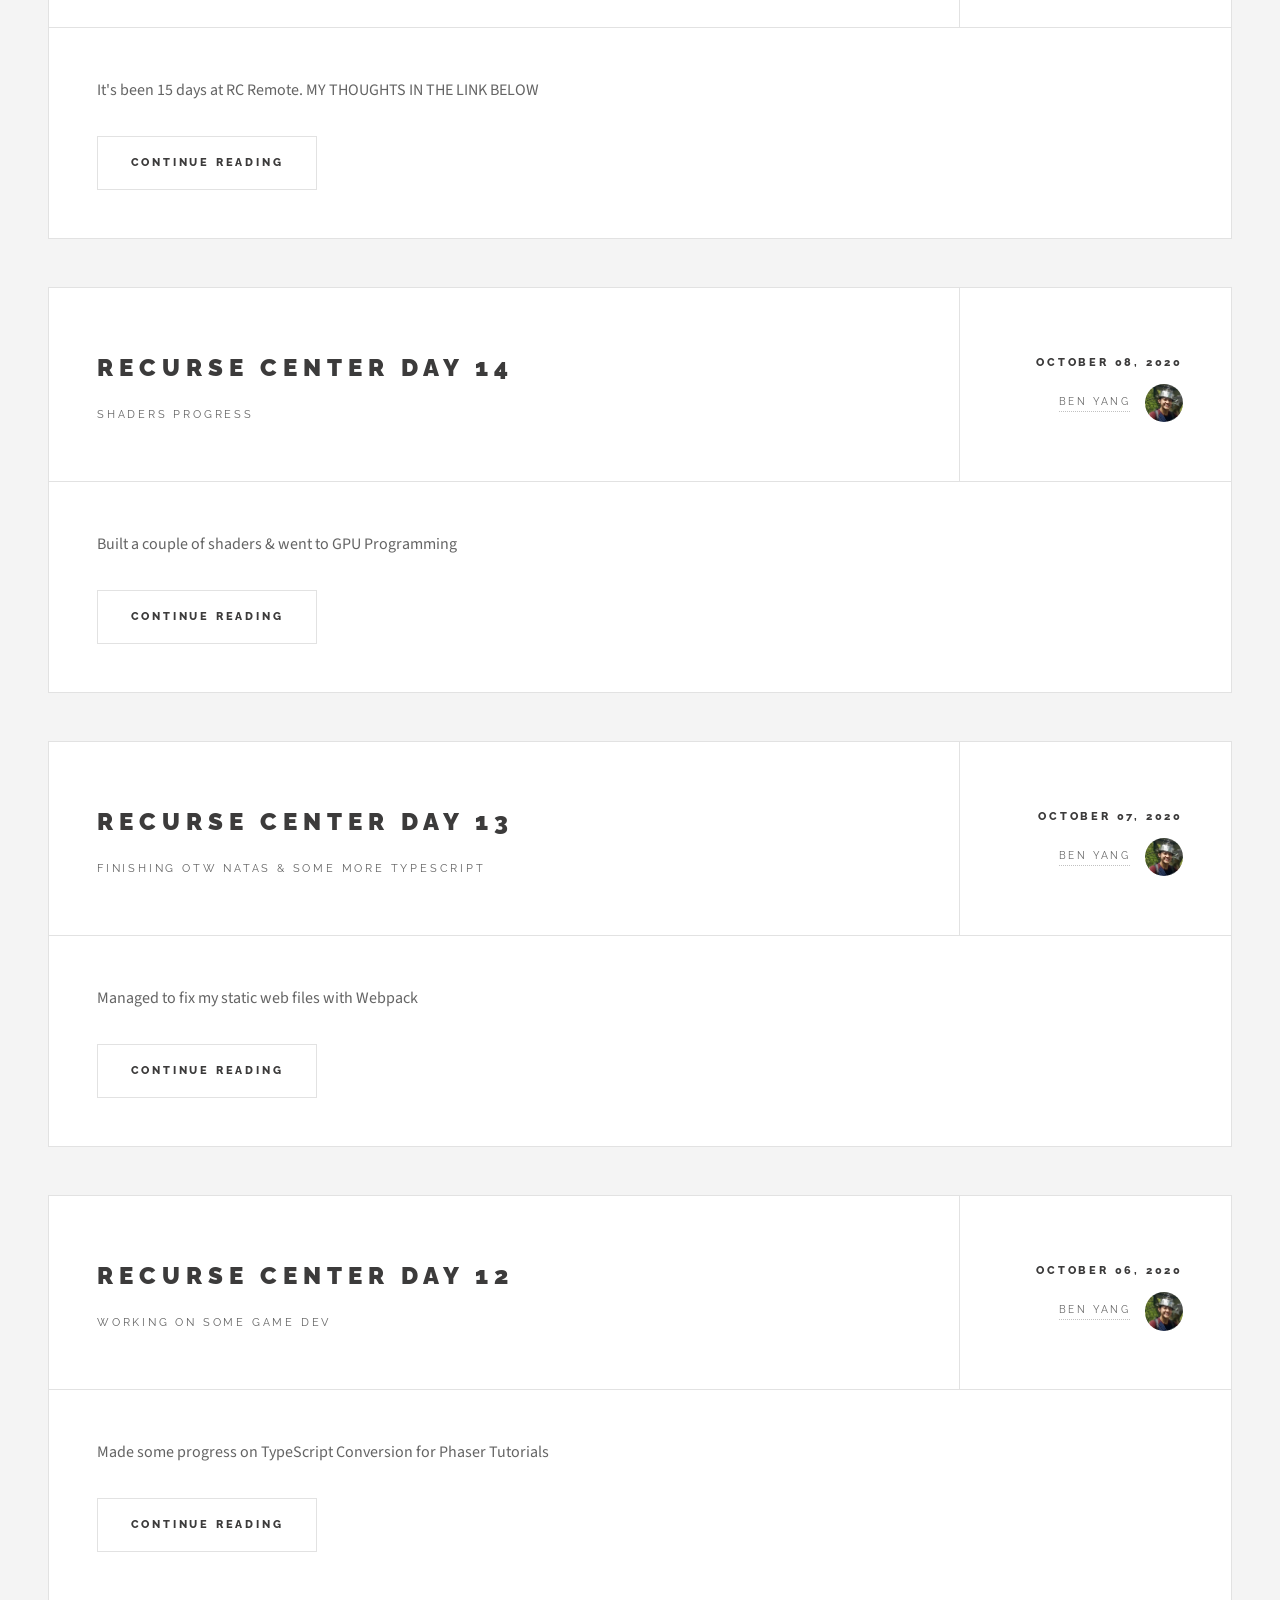
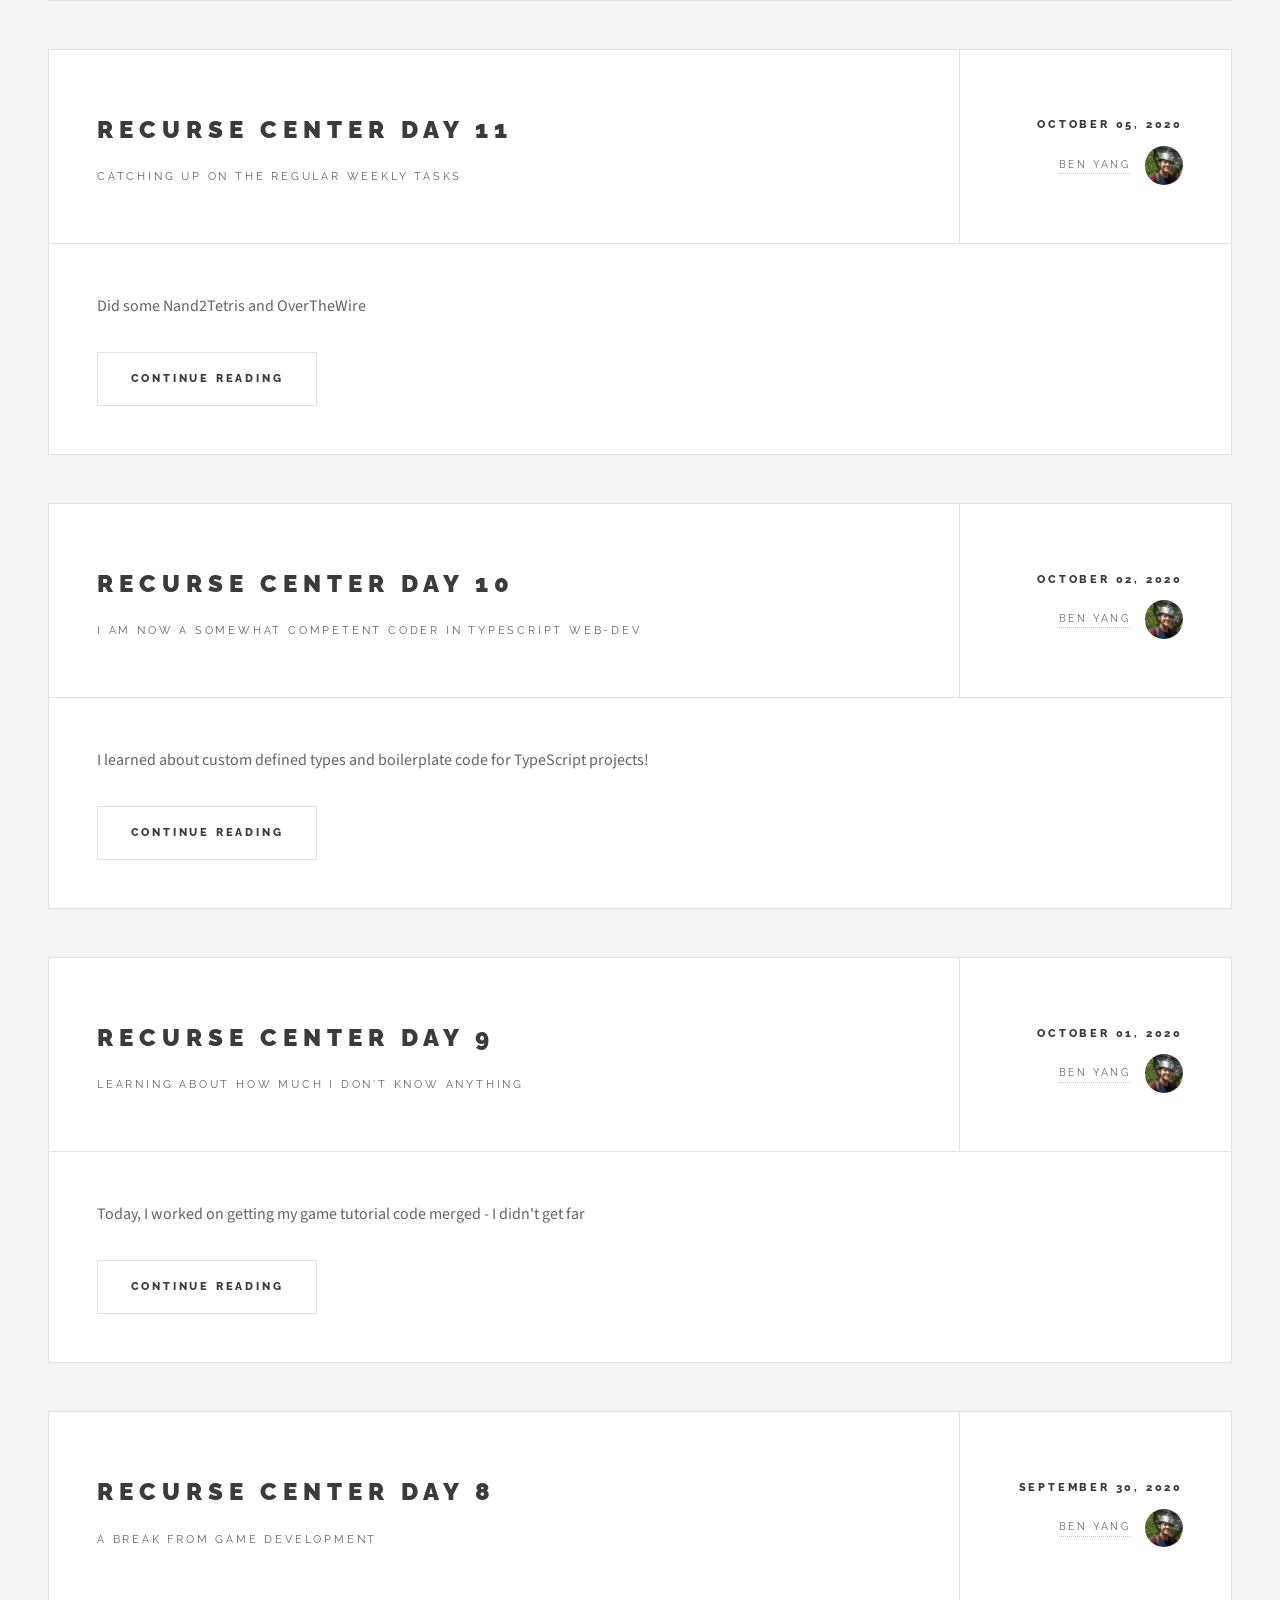
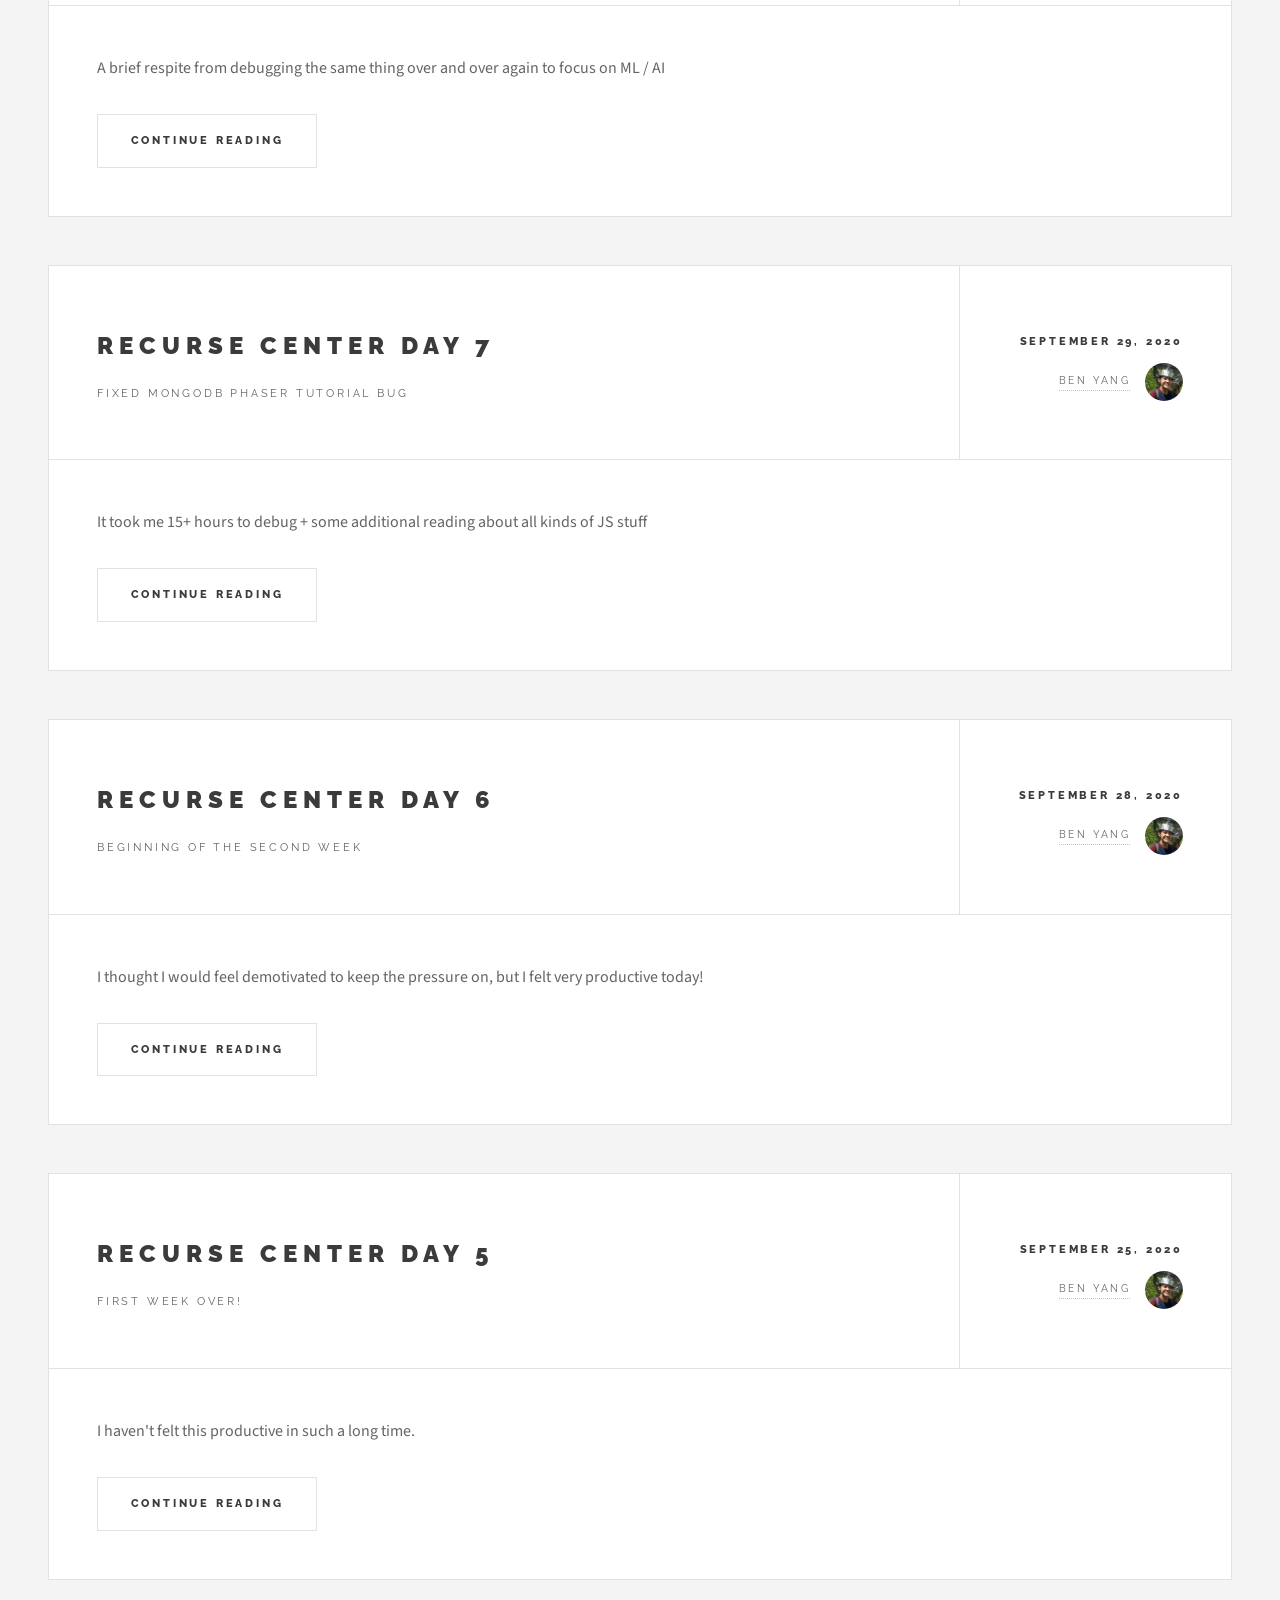
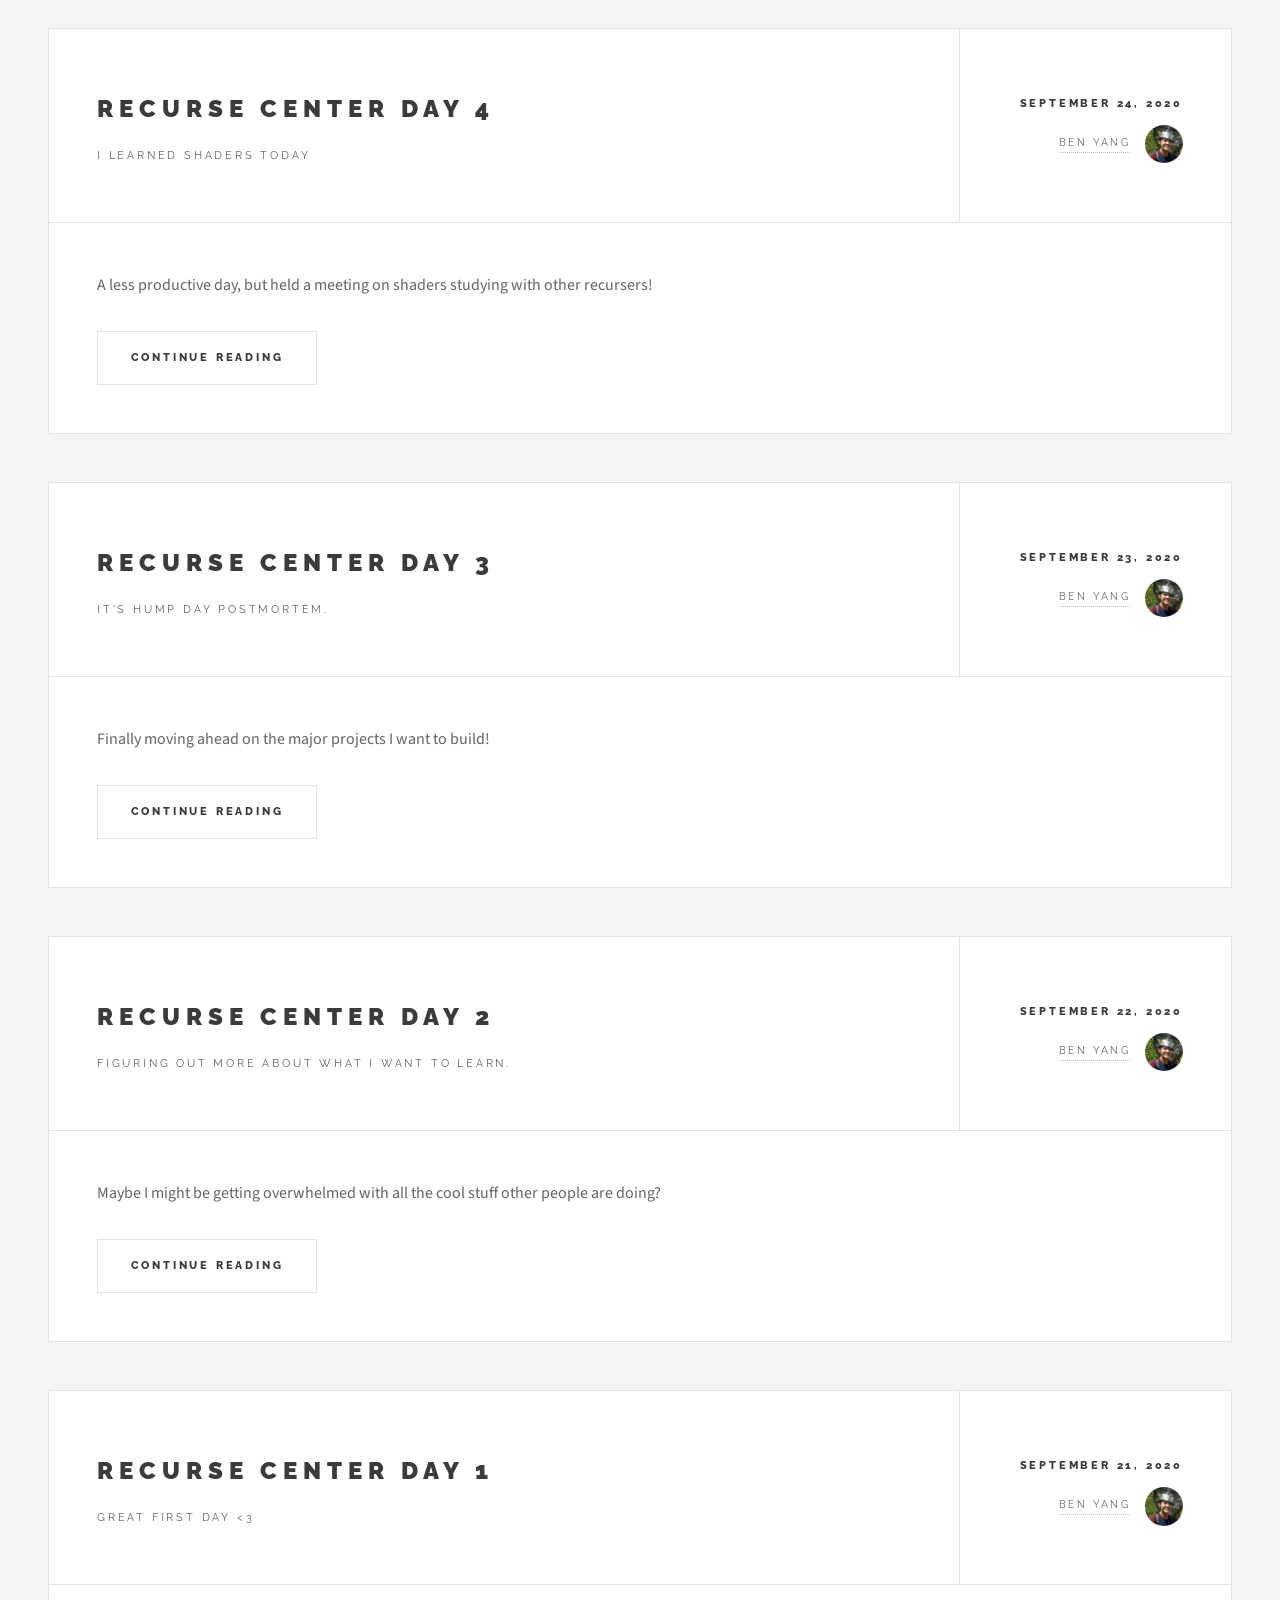
==== commit 1b217d07: "stuff" ====
--- a/index.html
+++ b/index.html
@@ -103,6 +103,84 @@
 
 				<!-- Main -->
 				<div id="main">
+					<article class="post">
+						<header>
+							<div class="title">
+								<h2><a href="rc35.html">Recurse Center Day 35</a></h2>
+								<p>Learning more about Clojure's middleware libraries</p>
+							</div>
+							<div class="meta">
+								<time class="published" datetime="2020-11-13">November 13, 2020</time>
+								<a href="#" class="author"><span class="name">Ben Yang</span><img src="images/myface.png" alt="" /></a>
+							</div>
+						</header>
+						<!--<a href="rc1.html" class="image featured"><img src="images/recursestock.jpg" alt="" /></a>-->
+						<p>Ring is a pretty cool Clojure library</p>
+						<footer>
+							<ul class="actions">
+								<li><a href="rc35.html" class="button large">Continue Reading</a></li>
+							</ul>
+							<!--
+							<ul class="stats">
+								<li><a href="#">General</a></li>
+								<li><a href="#" class="icon solid fa-heart">28</a></li>
+								<li><a href="#" class="icon solid fa-comment">128</a></li>
+							</ul>
+							-->
+						</footer>
+					</article>
+					<article class="post">
+						<header>
+							<div class="title">
+								<h2><a href="rc34.html">Recurse Center Day 34</a></h2>
+								<p>Datomic - made by the people who made Clojure</p>
+							</div>
+							<div class="meta">
+								<time class="published" datetime="2020-11-12">November 12, 2020</time>
+								<a href="#" class="author"><span class="name">Ben Yang</span><img src="images/myface.png" alt="" /></a>
+							</div>
+						</header>
+						<!--<a href="rc1.html" class="image featured"><img src="images/recursestock.jpg" alt="" /></a>-->
+						<p>Back to learning about databases - MongoDB knowledge did not help at all</p>
+						<footer>
+							<ul class="actions">
+								<li><a href="rc34.html" class="button large">Continue Reading</a></li>
+							</ul>
+							<!--
+							<ul class="stats">
+								<li><a href="#">General</a></li>
+								<li><a href="#" class="icon solid fa-heart">28</a></li>
+								<li><a href="#" class="icon solid fa-comment">128</a></li>
+							</ul>
+							-->
+						</footer>
+					</article>
+					<article class="post">
+						<header>
+							<div class="title">
+								<h2><a href="rc33.html">Recurse Center Day 33</a></h2>
+								<p>Going through Getting Started on LearnOpenGL</p>
+							</div>
+							<div class="meta">
+								<time class="published" datetime="2020-11-11">November 11, 2020</time>
+								<a href="#" class="author"><span class="name">Ben Yang</span><img src="images/myface.png" alt="" /></a>
+							</div>
+						</header>
+						<!--<a href="rc1.html" class="image featured"><img src="images/recursestock.jpg" alt="" /></a>-->
+						<p>Brief Reprieve from all the Clojure stuff</p>
+						<footer>
+							<ul class="actions">
+								<li><a href="rc33.html" class="button large">Continue Reading</a></li>
+							</ul>
+							<!--
+							<ul class="stats">
+								<li><a href="#">General</a></li>
+								<li><a href="#" class="icon solid fa-heart">28</a></li>
+								<li><a href="#" class="icon solid fa-comment">128</a></li>
+							</ul>
+							-->
+						</footer>
+					</article>
 					<article class="post">
 						<header>
 							<div class="title">
